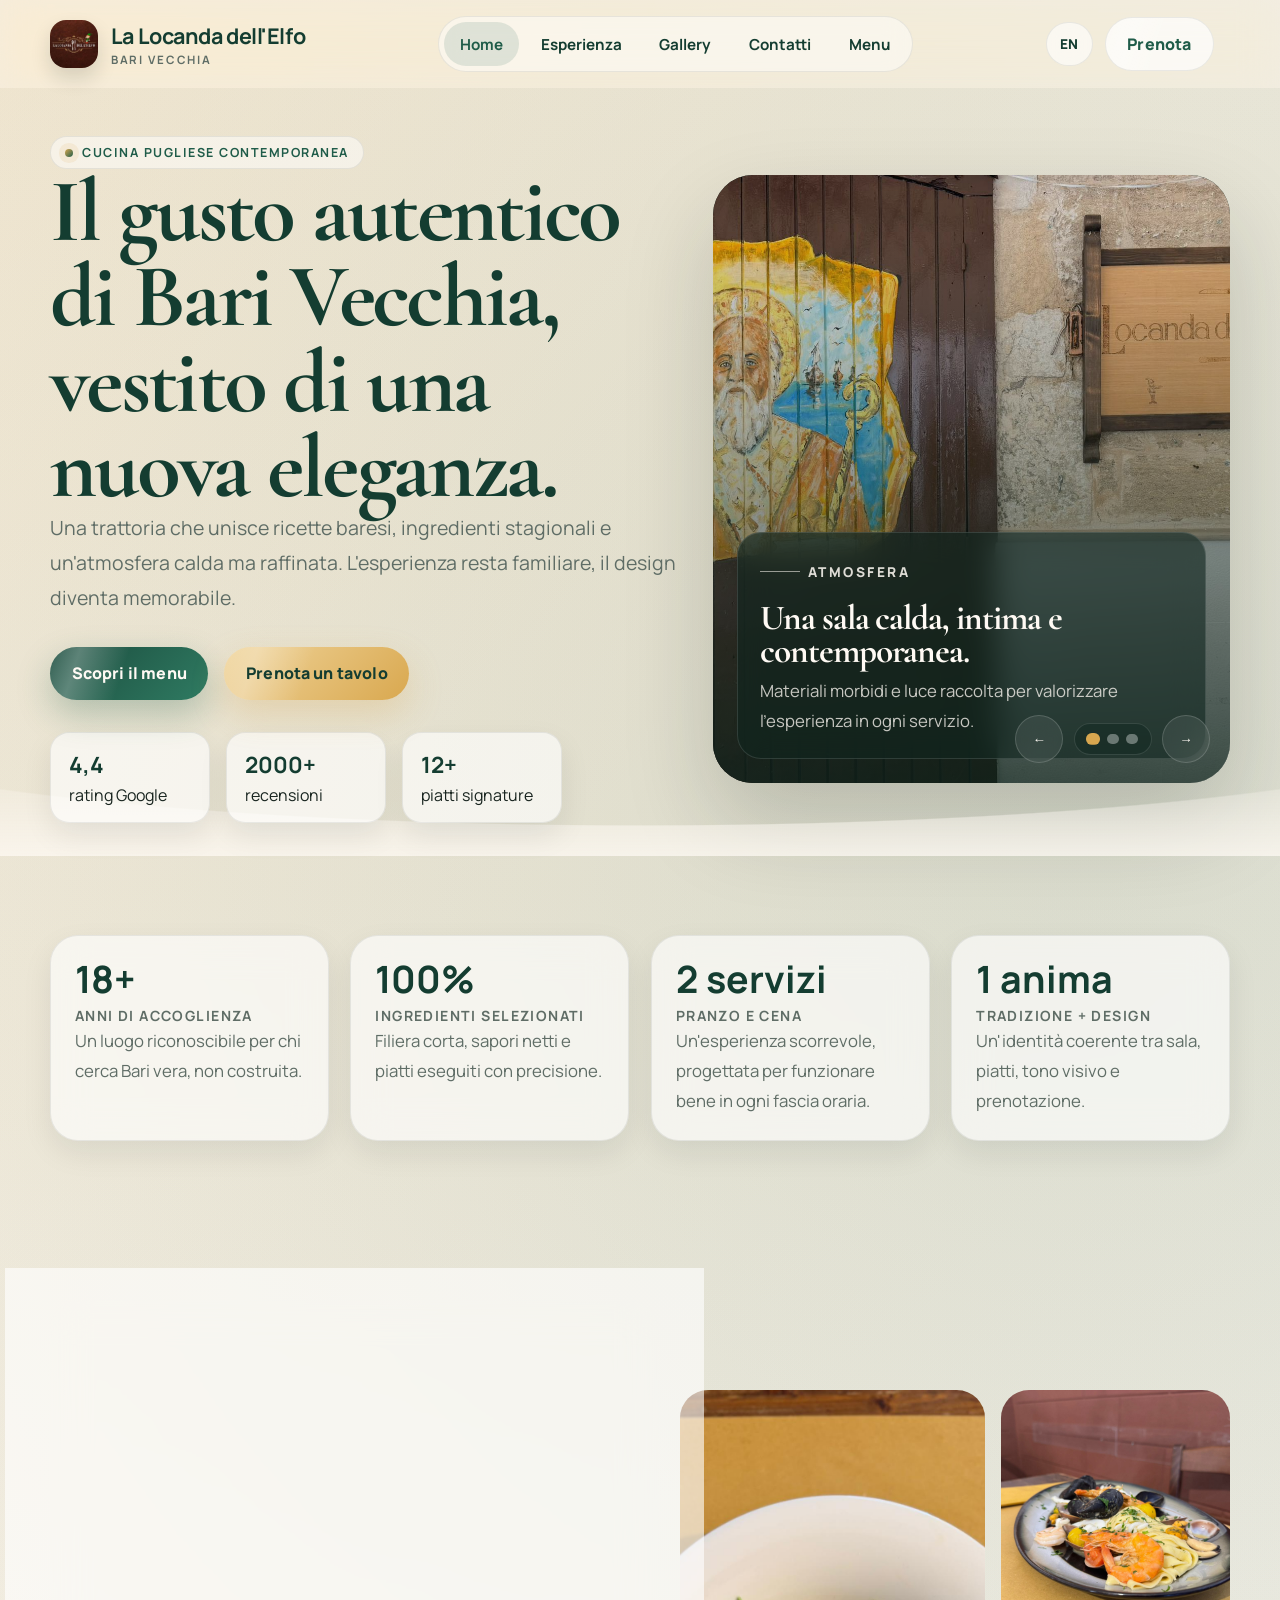
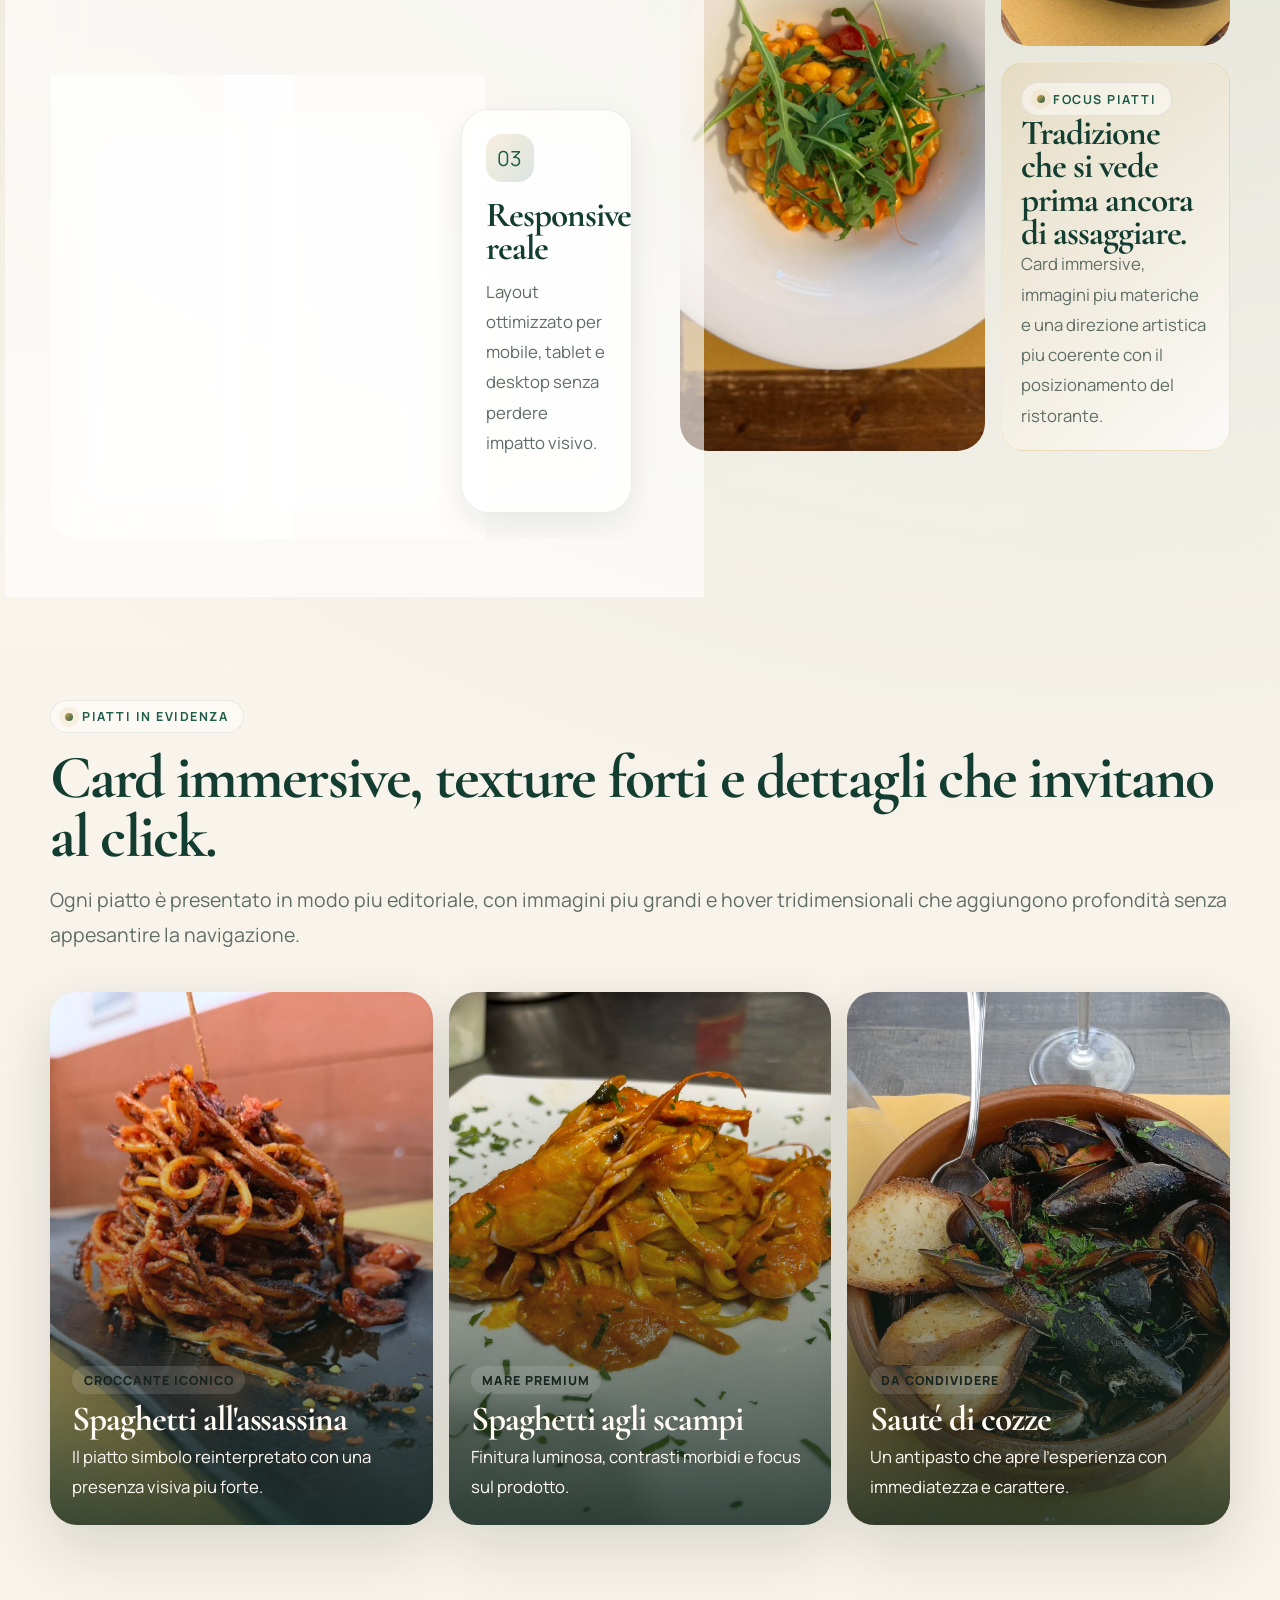
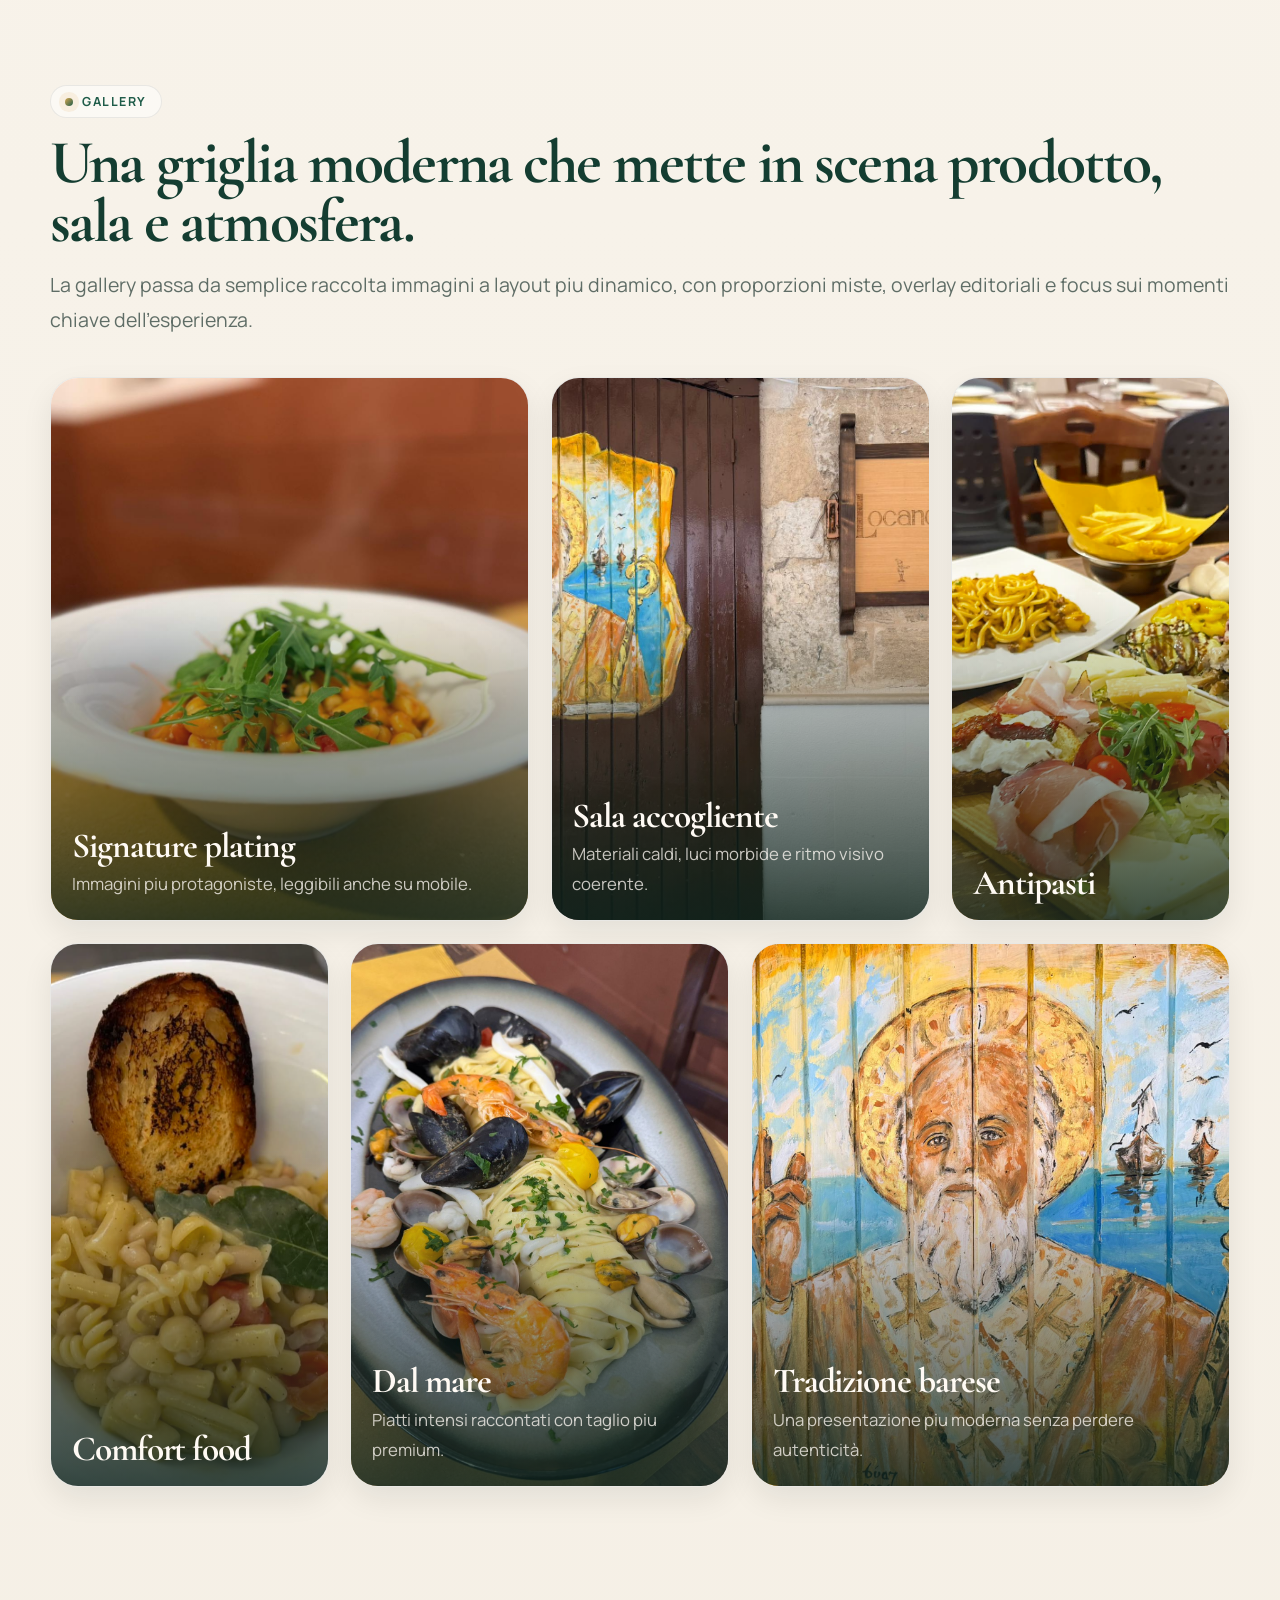
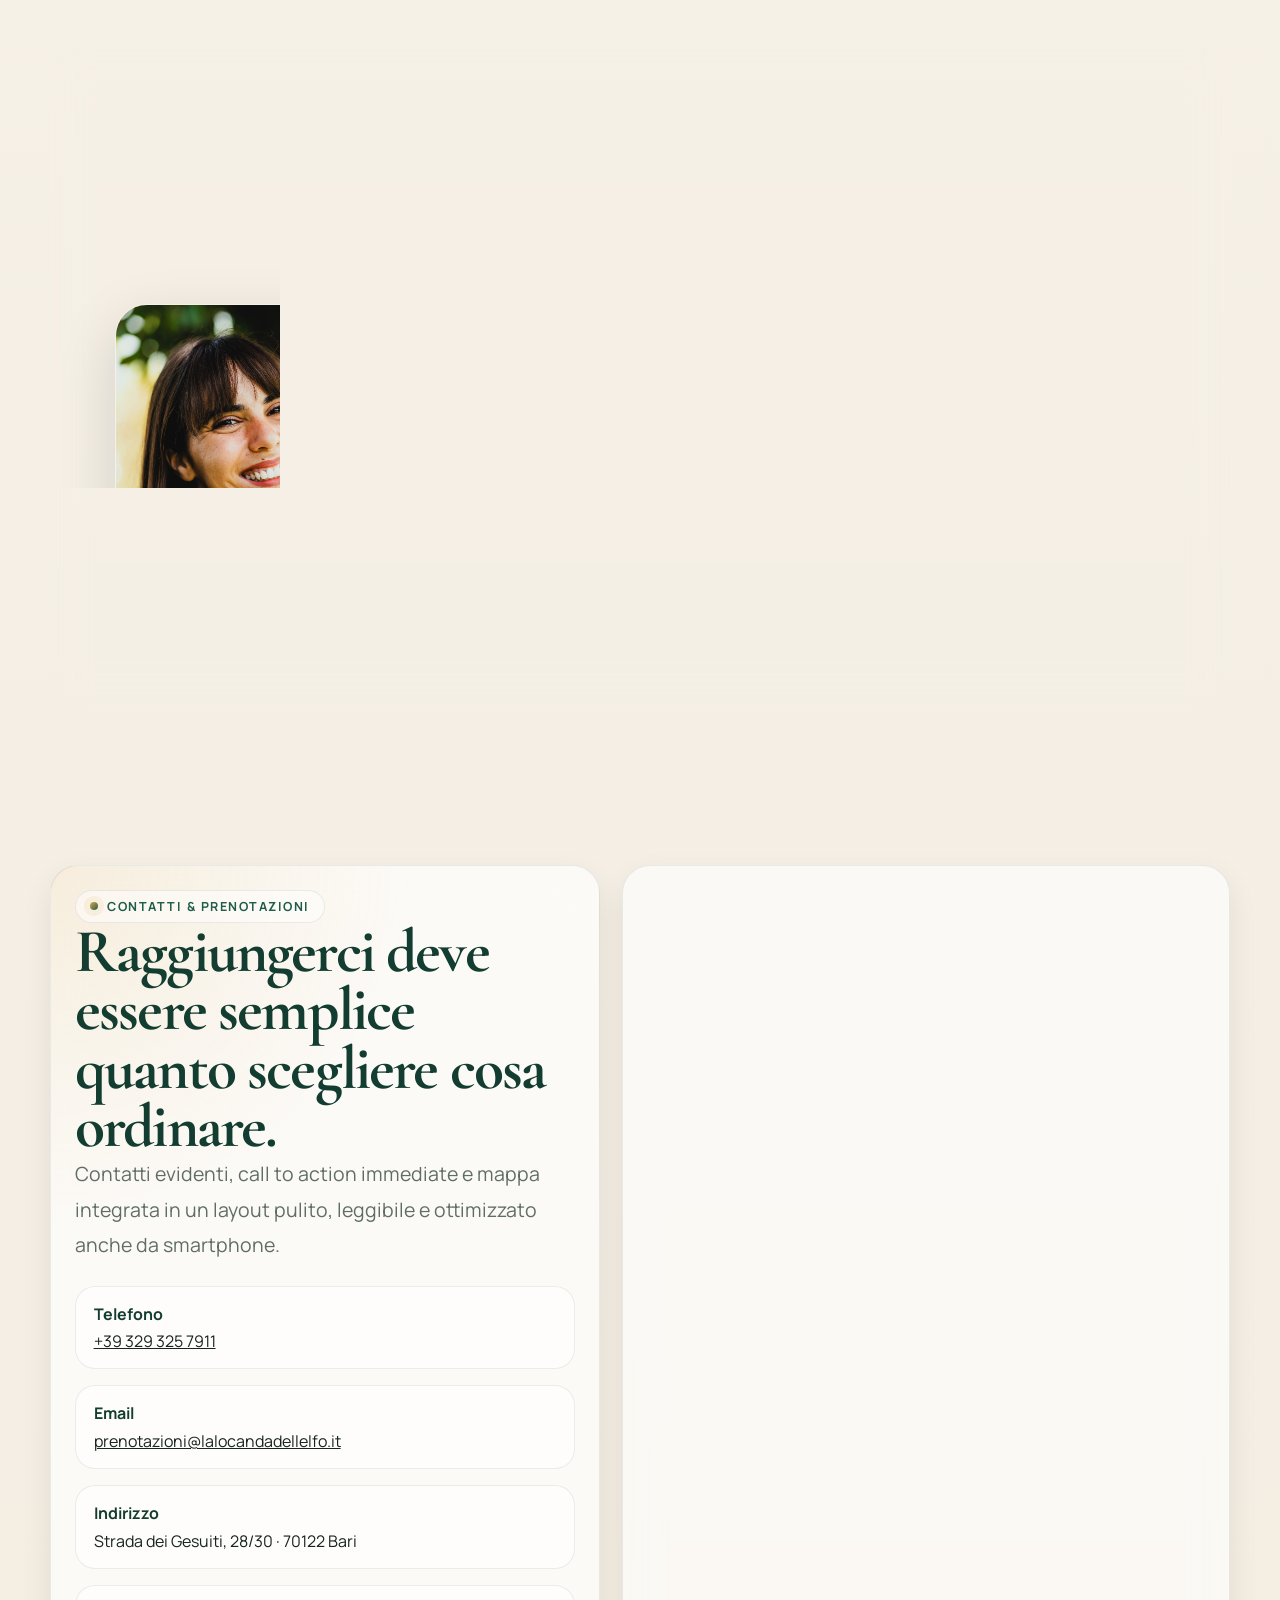
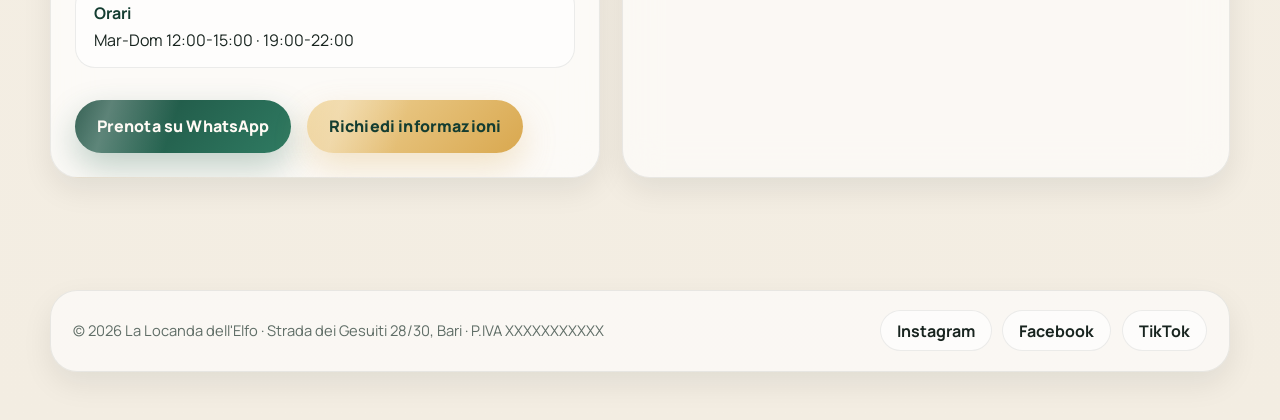
==== index.html @ 024d0adb "first commit" ====
<!doctype html>
<html lang="it">
<head>
  <meta charset="utf-8">
  <meta name="viewport" content="width=device-width, initial-scale=1">
  <title>La Locanda dell'Elfo | Trattoria tipica barese a Bari Vecchia</title>
  <meta name="description" content="La Locanda dell'Elfo &egrave; una trattoria tipica barese nel cuore di Bari Vecchia. Cucina pugliese autentica, atmosfera calda e design contemporaneo.">
  <meta name="robots" content="index, follow">
  <link rel="canonical" href="https://lalocandadellelfo.com/">
  <meta property="og:title" content="La Locanda dell'Elfo | Trattoria tipica barese">
  <meta property="og:description" content="Sapori pugliesi autentici, ingredienti freschi e un'esperienza curata in ogni dettaglio.">
  <meta property="og:type" content="restaurant">
  <meta property="og:url" content="https://lalocandadellelfo.com/">
  <meta property="og:image" content="https://lalocandadellelfo.com/assets/img/locanda.jpeg">
  <link rel="preconnect" href="https://fonts.googleapis.com">
  <link rel="preconnect" href="https://fonts.gstatic.com" crossorigin>
  <link href="https://fonts.googleapis.com/css2?family=Cormorant+Garamond:wght@500;600;700&family=Manrope:wght@400;500;600;700;800&display=swap" rel="stylesheet">
  <link rel="stylesheet" href="assets/css/style.css">
  <link rel="icon" href="assets/icons/favicon.svg" type="image/svg+xml">
  <script type="application/ld+json">
    {
      "@context": "https://schema.org",
      "@type": "Restaurant",
      "name": "La Locanda dell'Elfo",
      "image": "https://lalocandadellelfo.com/assets/img/locanda.jpeg",
      "address": {
        "@type": "PostalAddress",
        "streetAddress": "Strada dei Gesuiti, 28/30",
        "addressLocality": "Bari",
        "postalCode": "70122",
        "addressCountry": "IT"
      },
      "telephone": "+39 329 325 7911",
      "servesCuisine": "Cucina pugliese, piatti tipici baresi",
      "priceRange": "EUR EUR",
      "url": "https://lalocandadellelfo.com/",
      "aggregateRating": {
        "@type": "AggregateRating",
        "ratingValue": "4.4",
        "reviewCount": "2000"
      }
    }
  </script>
</head>
<body>
  <a class="skip-link" href="#contenuto">Salta al contenuto</a>

  <header class="site-header" role="banner">
    <div class="container header-inner">
      <a class="brand" href="#home" aria-label="La Locanda dell'Elfo home">
        <img class="brand-logo" src="assets/img/logo.jpg" alt="Logo La Locanda dell'Elfo" width="48" height="48">
        <span class="brand-mark">
          <span class="brand-name">La Locanda dell'Elfo</span>
          <span class="brand-subtitle">Bari Vecchia</span>
        </span>
      </a>

      <nav id="nav" class="nav" role="navigation" aria-label="Navigazione principale">
        <ul>
          <li><a href="#home">Home</a></li>
          <li><a href="#esperienza">Esperienza</a></li>
          <li><a href="#galleria">Gallery</a></li>
          <li><a href="#contatti">Contatti</a></li>
          <li><a href="menu.html">Menu</a></li>
        </ul>
      </nav>

      <div class="header-actions">
        <a class="lang-switch" href="index-en.html" aria-label="Switch to English">EN</a>
        <a class="btn btn-ghost" href="https://wa.me/393293257911" target="_blank" rel="noopener">Prenota</a>
      </div>

      <button class="nav-toggle" aria-controls="nav" aria-expanded="false" aria-label="Apri menu">
        <span class="bar"></span>
        <span class="bar"></span>
        <span class="bar"></span>
      </button>
    </div>
  </header>

  <main id="contenuto">
    <section id="home" class="hero">
      <div class="container hero-grid">
        <div class="hero-copy">
          <span class="eyebrow reveal">Cucina pugliese contemporanea</span>
          <h1 class="reveal delay-1">Il gusto autentico di Bari Vecchia, vestito di una nuova eleganza.</h1>
          <p class="lead reveal delay-2">Una trattoria che unisce ricette baresi, ingredienti stagionali e un&apos;atmosfera calda ma raffinata. L&apos;esperienza resta familiare, il design diventa memorabile.</p>

          <div class="hero-cta reveal delay-3">
            <a href="menu.html" class="btn btn-primary">Scopri il menu</a>
            <a href="#contatti" class="btn btn-secondary">Prenota un tavolo</a>
          </div>

          <div class="hero-meta reveal delay-4">
            <div class="hero-stat">
              <strong data-counter="4" data-suffix=",4">0</strong>
              <span>rating Google</span>
            </div>
            <div class="hero-stat">
              <strong data-counter="2000" data-suffix="+">0</strong>
              <span>recensioni</span>
            </div>
            <div class="hero-stat">
              <strong data-counter="12" data-suffix="+">0</strong>
              <span>piatti signature</span>
            </div>
          </div>
        </div>

        <div class="hero-visual reveal-scale delay-2">
          <div class="hero-carousel" data-hero-carousel>
            <article class="hero-slide is-active" data-hero-slide>
              <img src="assets/img/locanda.jpeg" alt="Sala della Locanda dell'Elfo">
              <div class="hero-slide-overlay">
                <span class="kicker">Atmosfera</span>
                <h3>Una sala calda, intima e contemporanea.</h3>
                <p>Materiali morbidi e luce raccolta per valorizzare l'esperienza in ogni servizio.</p>
              </div>
            </article>
            <article class="hero-slide" data-hero-slide>
              <img src="assets/img/assassina.jpeg" alt="Spaghetti all'assassina">
              <div class="hero-slide-overlay">
                <span class="kicker">Icona di Bari</span>
                <h3>Spaghetti all'assassina, croccanti al punto giusto.</h3>
                <p>Un primo che racconta il carattere della cucina barese con un impatto visivo piu pulito.</p>
              </div>
            </article>
            <article class="hero-slide" data-hero-slide>
              <img src="assets/img/bavincenzof.jpeg" alt="Piatto signature Mbà Vnginz">
              <div class="hero-slide-overlay">
                <span class="kicker">Signature dish</span>
                <h3>Mb&agrave; Vnginz, cremoso e riconoscibile.</h3>
                <p>Gamberi, gorgonzola D.O.P., rucola e pomodoro fresco in un equilibrio sorprendente.</p>
              </div>
            </article>
            <div class="hero-carousel-controls">
              <button class="hero-carousel-btn" type="button" data-hero-prev aria-label="Slide precedente">&larr;</button>
              <div class="hero-carousel-dots" data-hero-dots></div>
              <button class="hero-carousel-btn" type="button" data-hero-next aria-label="Slide successiva">&rarr;</button>
            </div>
          </div>
        </div>
      </div>
      <div class="curve-divider" aria-hidden="true"></div>
    </section>

    <section class="section">
      <div class="container">
        <div class="stats-grid">
          <article class="stat-card reveal-up">
            <strong data-counter="18" data-suffix="+">0</strong>
            <span>anni di accoglienza</span>
            <p>Un luogo riconoscibile per chi cerca Bari vera, non costruita.</p>
          </article>
          <article class="stat-card reveal-up delay-1">
            <strong data-counter="100" data-suffix="%">0</strong>
            <span>ingredienti selezionati</span>
            <p>Filiera corta, sapori netti e piatti eseguiti con precisione.</p>
          </article>
          <article class="stat-card reveal-up delay-2">
            <strong data-counter="2" data-suffix=" servizi">0</strong>
            <span>pranzo e cena</span>
            <p>Un&apos;esperienza scorrevole, progettata per funzionare bene in ogni fascia oraria.</p>
          </article>
          <article class="stat-card reveal-up delay-3">
            <strong data-counter="1" data-suffix=" anima">0</strong>
            <span>tradizione + design</span>
            <p>Un&apos;identit&agrave; coerente tra sala, piatti, tono visivo e prenotazione.</p>
          </article>
        </div>
      </div>
    </section>

    <section id="esperienza" class="section">
      <div class="container experience-grid">
        <div class="experience-panel reveal-up">
          <span class="eyebrow">L&apos;esperienza</span>
          <h2>Design pulito, servizio fluido, atmosfera che resta impressa.</h2>
          <p class="lead">Il nuovo impianto visivo rende il sito più chiaro e coinvolgente: navigazione rapida, sezioni leggibili, call to action evidenti e contenuti valorizzati da immagini forti e microinterazioni leggere.</p>
          <div class="feature-grid" style="margin-top: 2rem;">
            <article class="feature-card reveal-up">
              <div class="icon">01</div>
              <h3>UX piu chiara</h3>
              <p>Gerarchie visive nette, spaziature equilibrate e percorsi di prenotazione piu immediati.</p>
            </article>
            <article class="feature-card reveal-up delay-1">
              <div class="icon">02</div>
              <h3>Motion elegante</h3>
              <p>Reveal on scroll, hover 3D, parallax soft e transizioni morbide tra le sezioni.</p>
            </article>
            <article class="feature-card reveal-up delay-2">
              <div class="icon">03</div>
              <h3>Responsive reale</h3>
              <p>Layout ottimizzato per mobile, tablet e desktop senza perdere impatto visivo.</p>
            </article>
          </div>
        </div>

        <div class="experience-media reveal-scale delay-2">
          <img class="tall" src="assets/img/bavincenzof.jpeg" alt="Piatto signature della casa">
          <div class="experience-stack">
            <img class="short" src="assets/img/scoglio2.jpeg" alt="Spaghetti allo scoglio">
            <div class="note-card">
              <span class="eyebrow">Focus piatti</span>
              <h3>Tradizione che si vede prima ancora di assaggiare.</h3>
              <p>Card immersive, immagini piu materiche e una direzione artistica piu coerente con il posizionamento del ristorante.</p>
            </div>
          </div>
        </div>
      </div>
    </section>

    <section class="section">
      <div class="container">
        <div class="section-head">
          <span class="eyebrow reveal">Piatti in evidenza</span>
          <h2 class="reveal delay-1">Card immersive, texture forti e dettagli che invitano al click.</h2>
          <p class="lead reveal delay-2">Ogni piatto &egrave; presentato in modo piu editoriale, con immagini piu grandi e hover tridimensionali che aggiungono profondit&agrave; senza appesantire la navigazione.</p>
        </div>

        <div class="dish-strip">
          <article class="dish-card reveal-scale">
            <img src="assets/img/assassina.jpeg" alt="Spaghetti all'assassina">
            <div class="overlay">
              <span class="tag">Croccante iconico</span>
              <h3>Spaghetti all&apos;assassina</h3>
              <p>Il piatto simbolo reinterpretato con una presenza visiva piu forte.</p>
            </div>
          </article>
          <article class="dish-card reveal-scale delay-1">
            <img src="assets/img/scampi.png" alt="Spaghetti agli scampi">
            <div class="overlay">
              <span class="tag">Mare premium</span>
              <h3>Spaghetti agli scampi</h3>
              <p>Finitura luminosa, contrasti morbidi e focus sul prodotto.</p>
            </div>
          </article>
          <article class="dish-card reveal-scale delay-2">
            <img src="assets/img/cozze.png" alt="Sauté di cozze">
            <div class="overlay">
              <span class="tag">Da condividere</span>
              <h3>Sauté di cozze</h3>
              <p>Un antipasto che apre l’esperienza con immediatezza e carattere.</p>
            </div>
          </article>
        </div>
      </div>
    </section>

    <section id="galleria" class="section">
      <div class="container">
        <div class="section-head">
          <span class="eyebrow reveal">Gallery</span>
          <h2 class="reveal delay-1">Una griglia moderna che mette in scena prodotto, sala e atmosfera.</h2>
          <p class="lead reveal delay-2">La gallery passa da semplice raccolta immagini a layout piu dinamico, con proporzioni miste, overlay editoriali e focus sui momenti chiave dell&apos;esperienza.</p>
        </div>

        <div class="gallery-grid">
          <article class="gallery-card large reveal-scale">
            <img src="assets/img/bavincenzo.jpeg" alt="Pasta fumante servita in tavola">
            <div class="gallery-copy">
              <h3>Signature plating</h3>
              <p>Immagini piu protagoniste, leggibili anche su mobile.</p>
            </div>
          </article>
          <article class="gallery-card medium reveal-scale delay-1">
            <img src="assets/img/locanda.jpeg" alt="Interni del ristorante">
            <div class="gallery-copy">
              <h3>Sala accogliente</h3>
              <p>Materiali caldi, luci morbide e ritmo visivo coerente.</p>
            </div>
          </article>
          <article class="gallery-card small reveal-scale delay-2">
            <img src="assets/img/antipasti.png" alt="Antipasto tradizionale">
            <div class="gallery-copy">
              <h3>Antipasti</h3>
            </div>
          </article>
          <article class="gallery-card small reveal-scale">
            <img src="assets/img/pastaefagioli.png" alt="Pasta e fagioli">
            <div class="gallery-copy">
              <h3>Comfort food</h3>
            </div>
          </article>
          <article class="gallery-card medium reveal-scale delay-1">
            <img src="assets/img/scoglio.jpeg" alt="Spaghetti allo scoglio">
            <div class="gallery-copy">
              <h3>Dal mare</h3>
              <p>Piatti intensi raccontati con taglio piu premium.</p>
            </div>
          </article>
          <article class="gallery-card large reveal-scale delay-2">
            <img src="assets/img/sannicola.jpeg" alt="Dettaglio di un piatto della Locanda">
            <div class="gallery-copy">
              <h3>Tradizione barese</h3>
              <p>Una presentazione piu moderna senza perdere autenticit&agrave;.</p>
            </div>
          </article>
        </div>
      </div>
    </section>

    <section class="section testimonial-section">
      <div class="container">
        <div class="testimonial-shell reveal-up" data-testimonials>
          <div class="testimonial-header">
            <span class="eyebrow" style="color: #fffaf4; background: rgba(255,255,255,0.08); border-color: rgba(255,255,255,0.12);">Recensioni</span>
            <h2>Le parole degli ospiti confermano l&apos;esperienza.</h2>
            <p class="lead">Sezione piu scenografica, con slider leggero, transizioni morbide e profondit&agrave; visiva in 3D.</p>
            <div class="rating-chip">
              <strong>4,4 / 5</strong>
              <span>Oltre 2.000 recensioni su Google</span>
            </div>
          </div>

          <div class="testimonial-stage">
            <div class="testimonial-images" data-testimonial-images></div>
            <div class="testimonial-content">
              <blockquote data-testimonial-quote></blockquote>
              <div class="testimonial-meta">
                <strong data-testimonial-name></strong>
                <span data-testimonial-role></span>
              </div>
              <div class="testimonial-controls">
                <button class="control-btn" type="button" data-testimonial-prev aria-label="Recensione precedente">&larr;</button>
                <button class="control-btn" type="button" data-testimonial-next aria-label="Recensione successiva">&rarr;</button>
                <div class="testimonial-dots" data-testimonial-dots></div>
              </div>
            </div>
          </div>
        </div>
      </div>
    </section>

    <section id="contatti" class="section">
      <div class="container contact-grid">
        <div class="contact-panel reveal-up">
          <span class="eyebrow">Contatti & prenotazioni</span>
          <h2>Raggiungerci deve essere semplice quanto scegliere cosa ordinare.</h2>
          <p class="lead">Contatti evidenti, call to action immediate e mappa integrata in un layout pulito, leggibile e ottimizzato anche da smartphone.</p>

          <ul class="contact-list">
            <li>
              <strong>Telefono</strong>
              <a href="tel:+393293257911">+39 329 325 7911</a>
            </li>
            <li>
              <strong>Email</strong>
              <a href="mailto:prenotazioni@lalocandadellelfo.it">prenotazioni@lalocandadellelfo.it</a>
            </li>
            <li>
              <strong>Indirizzo</strong>
              <span>Strada dei Gesuiti, 28/30 &middot; 70122 Bari</span>
            </li>
            <li>
              <strong>Orari</strong>
              <span>Mar-Dom 12:00-15:00 &middot; 19:00-22:00</span>
            </li>
          </ul>

          <div class="cta-row">
            <a class="btn btn-primary" href="https://wa.me/393293257911" target="_blank" rel="noopener">Prenota su WhatsApp</a>
            <a class="btn btn-secondary" href="mailto:prenotazioni@lalocandadellelfo.it">Richiedi informazioni</a>
          </div>
        </div>

        <div class="map-shell reveal-scale delay-2">
          <iframe title="Mappa La Locanda dell'Elfo" loading="lazy" referrerpolicy="no-referrer-when-downgrade" src="https://www.google.com/maps?q=Strada%20dei%20Gesuiti%2028%20Bari&output=embed" allowfullscreen></iframe>
        </div>
      </div>
    </section>
  </main>

  <footer class="site-footer" role="contentinfo">
    <div class="container footer-inner">
      <p>&copy; <span id="year"></span> La Locanda dell'Elfo &middot; Strada dei Gesuiti 28/30, Bari &middot; P.IVA XXXXXXXXXXX</p>
      <ul class="social">
        <li><a href="https://instagram.com/lalocandadellelfo" target="_blank" rel="noopener">Instagram</a></li>
        <li><a href="https://facebook.com/lalocandadellelfo" target="_blank" rel="noopener">Facebook</a></li>
        <li><a href="https://tiktok.com/@lalocandadellelfo" target="_blank" rel="noopener">TikTok</a></li>
      </ul>
    </div>
  </footer>

  <script src="assets/js/main.js"></script>
</body>
</html>
---- assets/css/style.css ----
:root {
  --bg: #f6f1e8;
  --bg-soft: #efe5d8;
  --surface: rgba(255, 248, 240, 0.72);
  --surface-strong: #fffaf4;
  --surface-dark: #10261f;
  --surface-dark-soft: #18372d;
  --text: #18241f;
  --text-soft: #5f6d66;
  --line: rgba(24, 36, 31, 0.12);
  --line-strong: rgba(255, 255, 255, 0.18);
  --brand: #1f5c49;
  --brand-strong: #143d31;
  --accent: #d8a74f;
  --accent-soft: #f1d39f;
  --glow: rgba(216, 167, 79, 0.35);
  --shadow-sm: 0 12px 30px rgba(16, 25, 21, 0.08);
  --shadow-md: 0 20px 60px rgba(16, 25, 21, 0.14);
  --shadow-lg: 0 40px 90px rgba(16, 25, 21, 0.18);
  --radius-sm: 18px;
  --radius-md: 28px;
  --radius-lg: 40px;
  --container: 1180px;
  --header-height: 88px;
  --transition: 260ms cubic-bezier(.2, .8, .2, 1);
}

* {
  box-sizing: border-box;
}

html {
  scroll-behavior: smooth;
}

body {
  margin: 0;
  font-family: "Manrope", sans-serif;
  color: var(--text);
  background:
    radial-gradient(circle at top left, rgba(216, 167, 79, 0.18), transparent 32%),
    radial-gradient(circle at 85% 12%, rgba(31, 92, 73, 0.15), transparent 28%),
    linear-gradient(180deg, #fbf7f0 0%, #f3ede2 100%);
  padding-top: var(--header-height);
  overflow-x: hidden;
}

body.menu-open {
  overflow: hidden;
}

img {
  display: block;
  max-width: 100%;
  height: auto;
}

a {
  color: inherit;
}

button,
a,
input,
textarea,
iframe {
  -webkit-tap-highlight-color: transparent;
}

.skip-link {
  position: absolute;
  left: -999px;
  top: auto;
  width: 1px;
  height: 1px;
  overflow: hidden;
}

.skip-link:focus {
  left: 1rem;
  top: 1rem;
  z-index: 1000;
  width: auto;
  height: auto;
  padding: 0.85rem 1rem;
  border-radius: 999px;
  background: #ffffff;
  box-shadow: var(--shadow-sm);
}

.container {
  width: min(calc(100% - 2rem), var(--container));
  margin-inline: auto;
}

.section {
  position: relative;
  padding: 5rem 0;
}

.section-head {
  display: grid;
  gap: 1rem;
  margin-bottom: 2.5rem;
}

.eyebrow {
  display: inline-flex;
  align-items: center;
  gap: 0.55rem;
  width: fit-content;
  padding: 0.45rem 0.9rem;
  border: 1px solid rgba(24, 36, 31, 0.08);
  border-radius: 999px;
  background: rgba(255, 255, 255, 0.5);
  font-size: 0.78rem;
  font-weight: 700;
  letter-spacing: 0.12em;
  text-transform: uppercase;
  color: var(--brand);
}

.eyebrow::before {
  content: "";
  width: 0.5rem;
  height: 0.5rem;
  border-radius: 999px;
  background: linear-gradient(135deg, var(--accent), var(--brand));
  box-shadow: 0 0 0 6px rgba(216, 167, 79, 0.12);
}

h1,
h2,
h3,
h4 {
  margin: 0;
  font-family: "Cormorant Garamond", serif;
  line-height: 0.95;
  letter-spacing: -0.03em;
  color: var(--brand-strong);
}

h1 {
  font-size: clamp(3.5rem, 7vw, 6.8rem);
}

h2 {
  font-size: clamp(2.5rem, 4.8vw, 4.3rem);
}

h3 {
  font-size: clamp(1.6rem, 3vw, 2.2rem);
}

p {
  margin: 0;
  color: var(--text-soft);
  font-size: 1.05rem;
  line-height: 1.8;
}

.lead {
  font-size: clamp(1.08rem, 1.6vw, 1.22rem);
}

.kicker {
  display: inline-flex;
  align-items: center;
  gap: 0.5rem;
  margin-bottom: 1.25rem;
  font-size: 0.85rem;
  font-weight: 800;
  letter-spacing: 0.18em;
  text-transform: uppercase;
  color: rgba(255, 250, 244, 0.86);
}

.kicker::before {
  content: "";
  width: 2.5rem;
  height: 1px;
  background: rgba(255, 250, 244, 0.55);
}

.btn {
  position: relative;
  display: inline-flex;
  align-items: center;
  justify-content: center;
  gap: 0.65rem;
  padding: 0.95rem 1.35rem;
  border: 0;
  border-radius: 999px;
  text-decoration: none;
  font-weight: 800;
  letter-spacing: 0.01em;
  transition: transform var(--transition), box-shadow var(--transition), background var(--transition), color var(--transition), border-color var(--transition);
  cursor: pointer;
  overflow: hidden;
  isolation: isolate;
}

.btn::after {
  content: "";
  position: absolute;
  inset: auto auto -140% -20%;
  width: 60%;
  height: 300%;
  transform: rotate(18deg);
  background: linear-gradient(90deg, transparent, rgba(255, 255, 255, 0.28), transparent);
  transition: transform 500ms ease;
  z-index: -1;
}

.btn:hover::after {
  transform: translateX(220%) rotate(18deg);
}

.btn:hover {
  transform: translateY(-2px);
}

.btn-primary {
  color: #fffaf4;
  background: linear-gradient(135deg, #1b4b3d 0%, #2f7b62 100%);
  box-shadow: 0 14px 34px rgba(31, 92, 73, 0.28);
}

.btn-primary:hover {
  box-shadow: 0 18px 42px rgba(31, 92, 73, 0.34), 0 0 0 10px rgba(31, 92, 73, 0.08);
}

.btn-secondary {
  color: var(--brand-strong);
  background: linear-gradient(135deg, #f0d59c 0%, #d9a84f 100%);
  box-shadow: 0 14px 34px rgba(216, 167, 79, 0.28);
}

.btn-secondary:hover {
  box-shadow: 0 18px 42px rgba(216, 167, 79, 0.34), 0 0 0 10px rgba(216, 167, 79, 0.08);
}

.btn-outline {
  color: #fffaf4;
  background: rgba(255, 255, 255, 0.04);
  border: 1px solid rgba(255, 255, 255, 0.18);
  backdrop-filter: blur(16px);
}

.btn-outline:hover {
  background: rgba(255, 255, 255, 0.12);
  box-shadow: 0 0 0 8px rgba(255, 255, 255, 0.04);
}

.btn-ghost {
  color: var(--brand);
  background: rgba(255, 255, 255, 0.7);
  border: 1px solid rgba(24, 36, 31, 0.08);
}

.btn-ghost:hover {
  box-shadow: var(--shadow-sm);
}

.site-header {
  position: fixed;
  inset: 0 0 auto;
  z-index: 100;
  transition: transform var(--transition), background var(--transition), border-color var(--transition), box-shadow var(--transition);
}

.site-header::before {
  content: "";
  position: absolute;
  inset: 0;
  background: rgba(255, 248, 240, 0.4);
  backdrop-filter: blur(18px) saturate(160%);
  border-bottom: 1px solid transparent;
  transition: inherit;
}

.site-header.is-scrolled::before {
  background: rgba(255, 248, 240, 0.78);
  border-bottom-color: rgba(24, 36, 31, 0.08);
  box-shadow: 0 10px 40px rgba(16, 25, 21, 0.08);
}

.header-inner {
  position: relative;
  display: grid;
  grid-template-columns: auto 1fr auto auto;
  align-items: center;
  gap: 1rem;
  min-height: var(--header-height);
}

.brand {
  display: inline-flex;
  align-items: center;
  gap: 0.8rem;
  text-decoration: none;
  color: var(--brand-strong);
}

.brand-logo {
  width: 3rem;
  height: 3rem;
  object-fit: cover;
  border-radius: 1rem;
  box-shadow: 0 10px 20px rgba(16, 25, 21, 0.14);
}

.brand-mark {
  display: grid;
  gap: 0.15rem;
}

.brand-name {
  font-size: 1.35rem;
  font-weight: 700;
  letter-spacing: -0.02em;
}

.brand-subtitle {
  font-size: 0.72rem;
  font-weight: 700;
  letter-spacing: 0.16em;
  text-transform: uppercase;
  color: var(--text-soft);
}

.nav {
  justify-self: center;
}

.nav ul {
  display: flex;
  align-items: center;
  gap: 0.35rem;
  margin: 0;
  padding: 0.35rem;
  list-style: none;
  border-radius: 999px;
  background: rgba(255, 255, 255, 0.48);
  border: 1px solid rgba(24, 36, 31, 0.08);
  backdrop-filter: blur(14px);
}

.nav a {
  display: inline-flex;
  align-items: center;
  min-height: 2.7rem;
  padding: 0.65rem 1rem;
  border-radius: 999px;
  text-decoration: none;
  font-size: 0.95rem;
  font-weight: 700;
  color: var(--brand-strong);
  transition: background var(--transition), color var(--transition), transform var(--transition);
}

.nav a:hover,
.nav a.is-active {
  background: rgba(31, 92, 73, 0.12);
  color: var(--brand);
}

.header-actions {
  display: inline-flex;
  align-items: center;
  gap: 0.75rem;
}

.lang-switch {
  display: inline-flex;
  align-items: center;
  justify-content: center;
  min-width: 2.8rem;
  min-height: 2.8rem;
  padding: 0 0.85rem;
  border-radius: 999px;
  text-decoration: none;
  font-size: 0.85rem;
  font-weight: 800;
  color: var(--brand-strong);
  background: rgba(255, 255, 255, 0.62);
  border: 1px solid rgba(24, 36, 31, 0.08);
  backdrop-filter: blur(14px);
}

.lang-switch:hover {
  box-shadow: var(--shadow-sm);
}

.nav-toggle {
  display: none;
  position: relative;
  width: 3rem;
  height: 3rem;
  padding: 0;
  border: 1px solid rgba(24, 36, 31, 0.08);
  border-radius: 999px;
  background: rgba(255, 255, 255, 0.68);
  backdrop-filter: blur(14px);
}

.nav-toggle .bar {
  position: absolute;
  left: 50%;
  width: 1.1rem;
  height: 2px;
  background: var(--brand-strong);
  border-radius: 999px;
  transform: translateX(-50%);
  transition: transform var(--transition), opacity var(--transition), top var(--transition);
}

.nav-toggle .bar:nth-child(1) { top: 0.95rem; }
.nav-toggle .bar:nth-child(2) { top: 1.45rem; }
.nav-toggle .bar:nth-child(3) { top: 1.95rem; }

.nav-toggle.open .bar:nth-child(1) {
  top: 1.45rem;
  transform: translateX(-50%) rotate(45deg);
}

.nav-toggle.open .bar:nth-child(2) {
  opacity: 0;
}

.nav-toggle.open .bar:nth-child(3) {
  top: 1.45rem;
  transform: translateX(-50%) rotate(-45deg);
}

.hero {
  position: relative;
  padding: 3rem 0 2rem;
}

.hero-grid {
  display: grid;
  grid-template-columns: minmax(0, 1.1fr) minmax(320px, 0.9fr);
  gap: 2rem;
  align-items: center;
}

.hero-copy {
  position: relative;
  z-index: 1;
}

.hero-copy p {
  max-width: 60ch;
}

.hero-cta,
.cta-row {
  display: flex;
  flex-wrap: wrap;
  gap: 1rem;
  margin-top: 2rem;
}

.hero-meta {
  display: flex;
  flex-wrap: wrap;
  gap: 1rem;
  margin-top: 2rem;
}

.hero-stat {
  min-width: 10rem;
  padding: 1rem 1.15rem;
  border-radius: 1.2rem;
  background: rgba(255, 255, 255, 0.62);
  border: 1px solid rgba(24, 36, 31, 0.08);
  box-shadow: var(--shadow-sm);
}

.hero-stat strong {
  display: block;
  margin-bottom: 0.25rem;
  font-size: 1.4rem;
  color: var(--brand-strong);
}

.hero-visual {
  position: relative;
  min-height: 38rem;
}

.hero-carousel {
  position: relative;
  min-height: 38rem;
  border-radius: var(--radius-lg);
  overflow: hidden;
  box-shadow: var(--shadow-lg);
  background: #10261f;
}

.hero-slide {
  position: absolute;
  inset: 0;
  opacity: 0;
  pointer-events: none;
  transition: opacity 500ms ease;
}

.hero-slide.is-active {
  opacity: 1;
  pointer-events: auto;
}

.hero-slide img {
  width: 100%;
  height: 100%;
  object-fit: cover;
}

.hero-slide::after {
  content: "";
  position: absolute;
  inset: 0;
  background: linear-gradient(180deg, rgba(16, 38, 31, 0.08) 0%, rgba(16, 38, 31, 0.78) 100%);
}

.hero-slide-overlay {
  position: absolute;
  inset: auto 1.5rem 1.5rem;
  z-index: 1;
  max-width: 32rem;
  padding: 1.35rem;
  border-radius: 1.5rem;
  background: rgba(16, 38, 31, 0.6);
  border: 1px solid rgba(255, 255, 255, 0.12);
  backdrop-filter: blur(16px);
}

.hero-slide-overlay h3,
.hero-slide-overlay p {
  color: #fffaf4;
}

.hero-slide-overlay p {
  margin-top: 0.55rem;
  color: rgba(255, 250, 244, 0.76);
}

.hero-carousel-controls {
  position: absolute;
  inset: auto 1.25rem 1.25rem auto;
  z-index: 2;
  display: inline-flex;
  align-items: center;
  gap: 0.65rem;
}

.hero-carousel-btn {
  display: inline-flex;
  align-items: center;
  justify-content: center;
  width: 3rem;
  height: 3rem;
  border: 1px solid rgba(255, 255, 255, 0.16);
  border-radius: 999px;
  background: rgba(255, 255, 255, 0.08);
  color: #fffaf4;
  cursor: pointer;
  backdrop-filter: blur(14px);
  transition: transform var(--transition), background var(--transition), border-color var(--transition);
}

.hero-carousel-btn:hover {
  transform: translateY(-2px);
  background: rgba(255, 255, 255, 0.16);
  border-color: rgba(255, 255, 255, 0.24);
}

.hero-carousel-dots {
  display: inline-flex;
  align-items: center;
  gap: 0.45rem;
  padding: 0.6rem 0.8rem;
  border-radius: 999px;
  background: rgba(16, 38, 31, 0.45);
  border: 1px solid rgba(255, 255, 255, 0.12);
}

.hero-carousel-dot {
  width: 0.65rem;
  height: 0.65rem;
  border: 0;
  border-radius: 999px;
  background: rgba(255, 255, 255, 0.35);
  cursor: pointer;
  transition: transform var(--transition), background var(--transition);
}

.hero-carousel-dot[aria-current="true"] {
  background: var(--accent);
  transform: scale(1.18);
}

.curve-divider {
  position: absolute;
  inset: auto 0 -1px;
  height: 110px;
  background: linear-gradient(180deg, transparent 0%, rgba(255, 250, 244, 0.72) 100%);
  mask: radial-gradient(70% 120px at 50% -40px, transparent 99%, #000 100%);
  pointer-events: none;
}

.stats-grid,
.feature-grid,
.experience-grid,
.contact-grid,
.menu-grid,
.gallery-grid {
  display: grid;
  gap: 1.35rem;
}

.stats-grid {
  grid-template-columns: repeat(4, minmax(0, 1fr));
}

.feature-grid {
  grid-template-columns: repeat(3, minmax(0, 1fr));
}

.experience-grid {
  grid-template-columns: minmax(0, 1.05fr) minmax(0, 0.95fr);
  align-items: center;
}

.contact-grid {
  grid-template-columns: minmax(0, 0.95fr) minmax(0, 1.05fr);
  align-items: stretch;
}

.gallery-grid {
  grid-template-columns: repeat(12, minmax(0, 1fr));
}

.menu-grid {
  grid-template-columns: repeat(2, minmax(0, 1fr));
}

.glass-card,
.feature-card,
.stat-card,
.experience-panel,
.menu-card,
.gallery-card,
.testimonial-shell,
.contact-panel,
.map-shell {
  position: relative;
  overflow: hidden;
  border-radius: var(--radius-md);
  border: 1px solid rgba(24, 36, 31, 0.08);
  background: rgba(255, 255, 255, 0.62);
  backdrop-filter: blur(18px);
  box-shadow: var(--shadow-sm);
}

.stat-card,
.feature-card,
.menu-card,
.contact-panel,
.experience-panel {
  padding: 1.5rem;
}

.stat-card strong {
  display: block;
  margin-bottom: 0.4rem;
  font-size: 2.35rem;
  line-height: 1;
  color: var(--brand-strong);
}

.stat-card span {
  font-size: 0.88rem;
  font-weight: 700;
  letter-spacing: 0.1em;
  text-transform: uppercase;
  color: var(--text-soft);
}

.feature-card {
  min-height: 100%;
  transition: transform var(--transition), box-shadow var(--transition), border-color var(--transition);
  transform-style: preserve-3d;
}

.feature-card:hover {
  transform: translateY(-10px) rotateX(4deg) rotateY(-5deg);
  border-color: rgba(216, 167, 79, 0.26);
  box-shadow: var(--shadow-md);
}

.feature-card .icon {
  display: inline-flex;
  align-items: center;
  justify-content: center;
  width: 3rem;
  height: 3rem;
  margin-bottom: 1rem;
  border-radius: 1rem;
  background: linear-gradient(135deg, rgba(216, 167, 79, 0.18), rgba(31, 92, 73, 0.16));
  color: var(--brand);
  font-size: 1.3rem;
}

.feature-card p,
.menu-card p {
  margin-top: 0.75rem;
}

.experience-panel {
  padding: 1.6rem;
}

.experience-media {
  display: grid;
  grid-template-columns: minmax(0, 1fr) minmax(0, 0.75fr);
  gap: 1rem;
}

.experience-media img,
.gallery-card img {
  width: 100%;
  height: 100%;
  object-fit: cover;
}

.experience-media .tall {
  min-height: 34rem;
  border-radius: var(--radius-md);
}

.experience-stack {
  display: grid;
  gap: 1rem;
}

.experience-stack .short {
  min-height: 16rem;
  border-radius: var(--radius-md);
}

.note-card {
  padding: 1.2rem;
  border-radius: 1.4rem;
  background: linear-gradient(135deg, rgba(216, 167, 79, 0.18), rgba(255, 255, 255, 0.7));
  border: 1px solid rgba(216, 167, 79, 0.16);
}

.dish-strip {
  display: grid;
  grid-template-columns: repeat(3, minmax(0, 1fr));
  gap: 1rem;
  margin-top: 2rem;
}

.dish-card {
  position: relative;
  min-height: 19rem;
  border-radius: 1.7rem;
  overflow: hidden;
  box-shadow: var(--shadow-md);
  transform-style: preserve-3d;
  transition: transform var(--transition), box-shadow var(--transition);
}

.dish-card:hover {
  transform: perspective(1200px) rotateX(5deg) rotateY(-7deg) translateY(-8px);
  box-shadow: var(--shadow-lg);
}

.dish-card img {
  width: 100%;
  height: 100%;
  object-fit: cover;
  transition: transform 700ms ease;
}

.dish-card:hover img {
  transform: scale(1.08);
}

.dish-card .overlay {
  position: absolute;
  inset: 0;
  display: flex;
  flex-direction: column;
  justify-content: flex-end;
  gap: 0.45rem;
  padding: 1.4rem;
  background: linear-gradient(180deg, transparent 20%, rgba(16, 38, 31, 0.82) 100%);
}

.dish-card h3,
.dish-card p {
  color: #fffaf4;
}

.dish-card .tag {
  display: inline-flex;
  width: fit-content;
  padding: 0.35rem 0.7rem;
  border-radius: 999px;
  background: rgba(255, 255, 255, 0.12);
  font-size: 0.78rem;
  font-weight: 800;
  letter-spacing: 0.08em;
  text-transform: uppercase;
}

.gallery-card {
  min-height: 20rem;
}

.gallery-card.large {
  grid-column: span 5;
  min-height: 34rem;
}

.gallery-card.medium {
  grid-column: span 4;
}

.gallery-card.small {
  grid-column: span 3;
}

.gallery-card::after {
  content: "";
  position: absolute;
  inset: 0;
  background: linear-gradient(180deg, transparent 38%, rgba(16, 38, 31, 0.82) 100%);
}

.gallery-card img {
  transition: transform 800ms ease;
}

.gallery-card:hover img {
  transform: scale(1.06);
}

.gallery-copy {
  position: absolute;
  inset: auto 1.3rem 1.3rem;
  z-index: 1;
}

.gallery-copy h3,
.gallery-copy p {
  color: #fffaf4;
}

.gallery-copy p {
  margin-top: 0.45rem;
  color: rgba(255, 250, 244, 0.76);
}

.testimonial-section {
  color: #fffaf4;
}

.testimonial-shell {
  padding: 2rem;
  border-radius: var(--radius-lg);
  background:
    radial-gradient(circle at top left, rgba(216, 167, 79, 0.16), transparent 34%),
    linear-gradient(135deg, rgba(16, 38, 31, 0.96), rgba(24, 55, 45, 0.92));
  border: 1px solid var(--line-strong);
  box-shadow: var(--shadow-lg);
}

.testimonial-header h2,
.testimonial-header p {
  color: #fffaf4;
}

.rating-chip {
  display: inline-flex;
  align-items: center;
  gap: 0.8rem;
  width: fit-content;
  margin-top: 1rem;
  padding: 0.65rem 0.9rem;
  border-radius: 999px;
  background: rgba(255, 255, 255, 0.08);
  border: 1px solid rgba(255, 255, 255, 0.12);
}

.rating-chip strong {
  font-size: 1.2rem;
}

.testimonial-stage {
  display: grid;
  grid-template-columns: minmax(280px, 0.8fr) minmax(0, 1fr);
  gap: 2rem;
  align-items: center;
  margin-top: 2rem;
}

.testimonial-images {
  position: relative;
  width: min(26rem, 100%);
  height: 23rem;
  margin-inline: auto;
  perspective: 1200px;
}

.testimonial-avatar {
  position: absolute;
  inset: 0;
  width: 100%;
  height: 100%;
  object-fit: cover;
  border-radius: 2rem;
  border: 1px solid rgba(255, 255, 255, 0.14);
  box-shadow: var(--shadow-md);
  transition: transform 600ms cubic-bezier(.2, .8, .2, 1), opacity 600ms ease;
}

.testimonial-content blockquote {
  margin: 0;
  font-family: "Cormorant Garamond", serif;
  font-size: clamp(2rem, 3vw, 2.8rem);
  line-height: 1.08;
  color: #fffaf4;
}

.testimonial-meta {
  margin-top: 1rem;
  display: grid;
  gap: 0.25rem;
}

.testimonial-meta strong {
  font-size: 1.2rem;
}

.testimonial-meta span {
  color: rgba(255, 250, 244, 0.68);
}

.testimonial-controls {
  display: flex;
  align-items: center;
  gap: 0.75rem;
  margin-top: 1.5rem;
}

.control-btn {
  display: inline-flex;
  align-items: center;
  justify-content: center;
  width: 3rem;
  height: 3rem;
  border: 1px solid rgba(255, 255, 255, 0.14);
  border-radius: 999px;
  background: rgba(255, 255, 255, 0.08);
  color: #fffaf4;
  cursor: pointer;
  transition: background var(--transition), transform var(--transition), border-color var(--transition);
}

.control-btn:hover {
  transform: translateY(-2px);
  background: rgba(255, 255, 255, 0.16);
  border-color: rgba(255, 255, 255, 0.26);
}

.testimonial-dots {
  display: inline-flex;
  gap: 0.45rem;
}

.testimonial-dot {
  width: 0.65rem;
  height: 0.65rem;
  border: 0;
  border-radius: 999px;
  background: rgba(255, 255, 255, 0.28);
  cursor: pointer;
  transition: transform var(--transition), background var(--transition);
}

.testimonial-dot[aria-current="true"] {
  background: var(--accent);
  transform: scale(1.2);
}

.contact-panel {
  background:
    radial-gradient(circle at top left, rgba(216, 167, 79, 0.16), transparent 34%),
    rgba(255, 255, 255, 0.7);
}

.contact-list {
  display: grid;
  gap: 1rem;
  margin: 1.5rem 0 0;
  padding: 0;
  list-style: none;
}

.contact-list li {
  display: grid;
  gap: 0.35rem;
  padding: 1rem 1.1rem;
  border-radius: 1.25rem;
  background: rgba(255, 255, 255, 0.56);
  border: 1px solid rgba(24, 36, 31, 0.08);
}

.contact-list strong {
  color: var(--brand-strong);
}

.map-shell {
  min-height: 100%;
  padding: 0.7rem;
}

.map-shell iframe {
  width: 100%;
  min-height: 100%;
  height: 100%;
  border: 0;
  border-radius: calc(var(--radius-md) - 8px);
}

.site-footer {
  padding: 2rem 0 3rem;
}

.footer-inner {
  display: flex;
  align-items: center;
  justify-content: space-between;
  gap: 1rem;
  padding: 1.2rem 1.4rem;
  border-radius: 1.7rem;
  background: rgba(255, 255, 255, 0.58);
  border: 1px solid rgba(24, 36, 31, 0.08);
  box-shadow: var(--shadow-sm);
}

.footer-inner p {
  font-size: 0.92rem;
}

.social {
  display: flex;
  gap: 0.65rem;
  margin: 0;
  padding: 0;
  list-style: none;
}

.social a {
  display: inline-flex;
  align-items: center;
  justify-content: center;
  min-height: 2.6rem;
  padding: 0 1rem;
  border-radius: 999px;
  text-decoration: none;
  font-weight: 700;
  background: rgba(255, 255, 255, 0.65);
  border: 1px solid rgba(24, 36, 31, 0.08);
}

.social a:hover {
  box-shadow: var(--shadow-sm);
}

.menu-hero {
  padding-top: 1rem;
}

.menu-layout {
  display: grid;
  grid-template-columns: minmax(0, 0.75fr) minmax(0, 1.25fr);
  gap: 1.5rem;
}

.menu-sidebar {
  padding: 1.5rem;
}

.menu-card {
  display: grid;
  gap: 1rem;
}

.menu-list {
  display: grid;
  gap: 0.9rem;
  margin: 0;
  padding: 0;
}

.menu-row {
  display: grid;
  grid-template-columns: minmax(0, 1fr) auto;
  gap: 1rem;
  align-items: start;
  padding-bottom: 0.9rem;
  border-bottom: 1px solid rgba(24, 36, 31, 0.08);
}

.menu-row:last-child {
  padding-bottom: 0;
  border-bottom: 0;
}

.menu-row dt,
.menu-row dd {
  margin: 0;
}

.menu-row dt strong {
  display: block;
  margin-bottom: 0.2rem;
  font-size: 1.08rem;
  color: var(--brand-strong);
}

.menu-row dt span {
  font-size: 0.94rem;
  color: var(--text-soft);
}

.menu-row dd {
  font-size: 1.1rem;
  font-weight: 800;
  color: var(--brand);
  white-space: nowrap;
}

.menu-tag {
  display: inline-flex;
  width: fit-content;
  padding: 0.4rem 0.7rem;
  border-radius: 999px;
  background: rgba(216, 167, 79, 0.14);
  font-size: 0.78rem;
  font-weight: 800;
  letter-spacing: 0.08em;
  text-transform: uppercase;
  color: var(--brand);
}

.menu-layout > section,
.contact-grid > *,
.experience-grid > * {
  min-width: 0;
}

.reveal,
.reveal-up,
.reveal-scale {
  opacity: 0;
  transition: opacity 700ms ease, transform 700ms cubic-bezier(.2, .8, .2, 1);
}

.reveal,
.reveal-up {
  transform: translateY(32px);
}

.reveal-scale {
  transform: scale(0.92);
}

.reveal.is-visible,
.reveal-up.is-visible,
.reveal-scale.is-visible {
  opacity: 1;
  transform: none;
}

.delay-1 { transition-delay: 100ms; }
.delay-2 { transition-delay: 180ms; }
.delay-3 { transition-delay: 260ms; }
.delay-4 { transition-delay: 340ms; }

@media (prefers-reduced-motion: reduce) {
  html {
    scroll-behavior: auto;
  }

  *,
  *::before,
  *::after {
    animation: none !important;
    transition: none !important;
  }

  .reveal,
  .reveal-up,
  .reveal-scale {
    opacity: 1;
    transform: none;
  }
}

@media (max-width: 1080px) {
  .section {
    padding: 4.5rem 0;
  }

  .hero-grid,
  .experience-grid,
  .contact-grid,
  .menu-layout,
  .testimonial-stage {
    grid-template-columns: 1fr;
  }

  .hero-visual {
    min-height: 32rem;
    order: -1;
  }

  .hero-carousel {
    min-height: 32rem;
  }

  .hero-copy {
    max-width: 48rem;
  }

  .stats-grid,
  .feature-grid,
  .menu-grid {
    grid-template-columns: repeat(2, minmax(0, 1fr));
  }

  .dish-strip {
    grid-template-columns: 1fr;
  }

  .gallery-card.large,
  .gallery-card.medium,
  .gallery-card.small {
    grid-column: span 6;
  }

  .gallery-card.large {
    min-height: 28rem;
  }

  .footer-inner {
    flex-wrap: wrap;
  }
}

@media (max-width: 1024px) {
  h1 {
    font-size: clamp(3rem, 8vw, 5.1rem);
  }

  h2 {
    font-size: clamp(2.2rem, 5vw, 3.4rem);
  }

  .hero-meta {
    gap: 0.85rem;
  }

  .hero-stat {
    padding: 0.9rem 1rem;
  }

  .experience-media .tall {
    min-height: 28rem;
  }

  .map-shell iframe {
    min-height: 24rem;
  }
}

@media (max-width: 860px) {
  :root {
    --header-height: 78px;
  }

  .header-inner {
    grid-template-columns: auto 1fr auto;
    gap: 0.75rem;
  }

  .header-actions {
    display: none;
  }

  .nav-toggle {
    display: inline-flex;
    justify-self: end;
    z-index: 130;
  }

  .nav {
    position: fixed;
    inset: 0;
    z-index: 120;
    display: block;
    display: flex;
    align-items: center;
    justify-content: center;
    padding: 1rem;
    background: rgba(18, 30, 26, 0.28);
    backdrop-filter: blur(10px);
    visibility: hidden;
    pointer-events: none;
    opacity: 0;
    transition: opacity var(--transition), visibility var(--transition);
  }

  .nav.open {
    visibility: visible;
    pointer-events: auto;
    opacity: 1;
  }

  .nav ul {
    flex-direction: column;
    align-items: stretch;
    gap: 0.5rem;
    width: min(100%, 30rem);
    margin: 0 auto;
    padding: 1rem;
    border-radius: 1.75rem;
    background: rgba(255, 248, 240, 0.96);
    box-shadow: var(--shadow-lg);
  }

  .nav a {
    justify-content: center;
    min-height: 3.1rem;
    font-size: 1rem;
  }

  .brand-name {
    font-size: 1.1rem;
  }

  .brand-subtitle {
    font-size: 0.65rem;
  }

  .hero {
    padding-top: 1rem;
  }

  .hero-grid {
    gap: 1.5rem;
  }

  .hero-visual {
    min-height: auto;
  }

  .hero-carousel {
    min-height: 28rem;
  }

  .hero-copy p {
    max-width: none;
  }

  .hero-meta {
    display: grid;
    grid-template-columns: repeat(3, minmax(0, 1fr));
  }

  .hero-stat {
    min-width: 0;
  }

  .testimonial-images {
    height: 18rem;
  }

  .footer-inner {
    align-items: flex-start;
  }
}

@media (max-width: 768px) {
  :root {
    --header-height: 74px;
  }

  body {
    padding-top: var(--header-height);
  }

  .container {
    width: min(calc(100% - 1.5rem), var(--container));
  }

  .section {
    padding: 4rem 0;
  }

  .header-inner {
    grid-template-columns: auto 1fr auto;
    min-height: var(--header-height);
  }

  .nav ul {
    width: 100%;
    border-radius: 1.5rem;
  }

  .hero-carousel {
    min-height: 24rem;
  }

  .hero-slide-overlay,
  .experience-panel,
  .testimonial-shell,
  .contact-panel,
  .menu-sidebar,
  .menu-card,
  .stat-card,
  .feature-card {
    padding: 1.2rem;
  }

  .hero-meta {
    grid-template-columns: 1fr;
  }

  .experience-media .tall,
  .experience-stack .short,
  .gallery-card.large,
  .gallery-card.medium,
  .gallery-card.small {
    min-height: 16rem;
  }

  .testimonial-stage {
    gap: 1.25rem;
  }

  .testimonial-content blockquote {
    font-size: clamp(1.75rem, 7vw, 2.3rem);
  }

  .rating-chip,
  .testimonial-controls {
    flex-wrap: wrap;
  }

  .footer-inner {
    padding: 1rem;
  }
}

@media (max-width: 680px) {
  .section {
    padding: 4rem 0;
  }

  .stats-grid,
  .feature-grid,
  .menu-grid {
    grid-template-columns: 1fr;
  }

  .gallery-grid {
    grid-template-columns: 1fr;
  }

  .gallery-card.large,
  .gallery-card.medium,
  .gallery-card.small {
    grid-column: auto;
    min-height: 18rem;
  }

  .experience-media {
    grid-template-columns: 1fr;
  }

  .experience-media .tall,
  .experience-stack .short {
    min-height: 16rem;
  }

  .hero-carousel {
    min-height: 21rem;
  }

  .footer-inner,
  .hero-cta,
  .cta-row {
    flex-direction: column;
    align-items: stretch;
  }

  .social {
    flex-wrap: wrap;
  }

  .testimonial-shell {
    padding: 1.4rem;
  }

  .brand-subtitle,
  .header-actions .btn-ghost {
    display: none;
  }

  .header-inner {
    grid-template-columns: auto 1fr auto;
  }

  .hero-meta {
    grid-template-columns: 1fr;
  }

  .hero-stat {
    width: 100%;
  }

  .menu-row {
    grid-template-columns: 1fr;
    gap: 0.35rem;
  }

  .menu-row dd {
    white-space: normal;
  }

  .testimonial-images {
    height: 15rem;
  }

  .testimonial-controls {
    flex-wrap: wrap;
  }
}

@media (max-width: 390px) {
  :root {
    --header-height: 70px;
    --radius-md: 22px;
    --radius-lg: 28px;
  }

  .container {
    width: min(calc(100% - 1rem), var(--container));
  }

  .section {
    padding: 3.25rem 0;
  }

  h1 {
    font-size: clamp(2.35rem, 12vw, 3rem);
  }

  h2 {
    font-size: clamp(2rem, 10vw, 2.6rem);
  }

  p,
  .lead {
    font-size: 0.98rem;
    line-height: 1.65;
  }

  .eyebrow,
  .menu-tag {
    font-size: 0.68rem;
    letter-spacing: 0.08em;
    padding: 0.4rem 0.7rem;
  }

  .brand-name {
    font-size: 0.98rem;
  }

  .brand-logo,
  .nav-toggle,
  .lang-switch {
    width: 2.7rem;
    height: 2.7rem;
    min-height: 2.7rem;
  }

  .hero-carousel {
    min-height: 18rem;
  }

  .hero-slide-overlay h3 {
    font-size: 1.6rem;
  }

  .hero-slide-overlay,
  .testimonial-shell,
  .contact-panel,
  .menu-sidebar,
  .menu-card,
  .stat-card,
  .feature-card {
    padding: 1rem;
  }

  .dish-card,
  .gallery-card.large,
  .gallery-card.medium,
  .gallery-card.small,
  .testimonial-images,
  .map-shell iframe {
    min-height: 13.5rem;
    height: auto;
  }

  .dish-card .overlay,
  .gallery-copy {
    padding: 1rem;
  }

  .hero-carousel-controls {
    inset: auto 0.85rem 0.85rem auto;
    gap: 0.45rem;
  }

  .hero-carousel-btn {
    width: 2.6rem;
    height: 2.6rem;
  }

  .social a,
  .btn {
    width: 100%;
  }
}
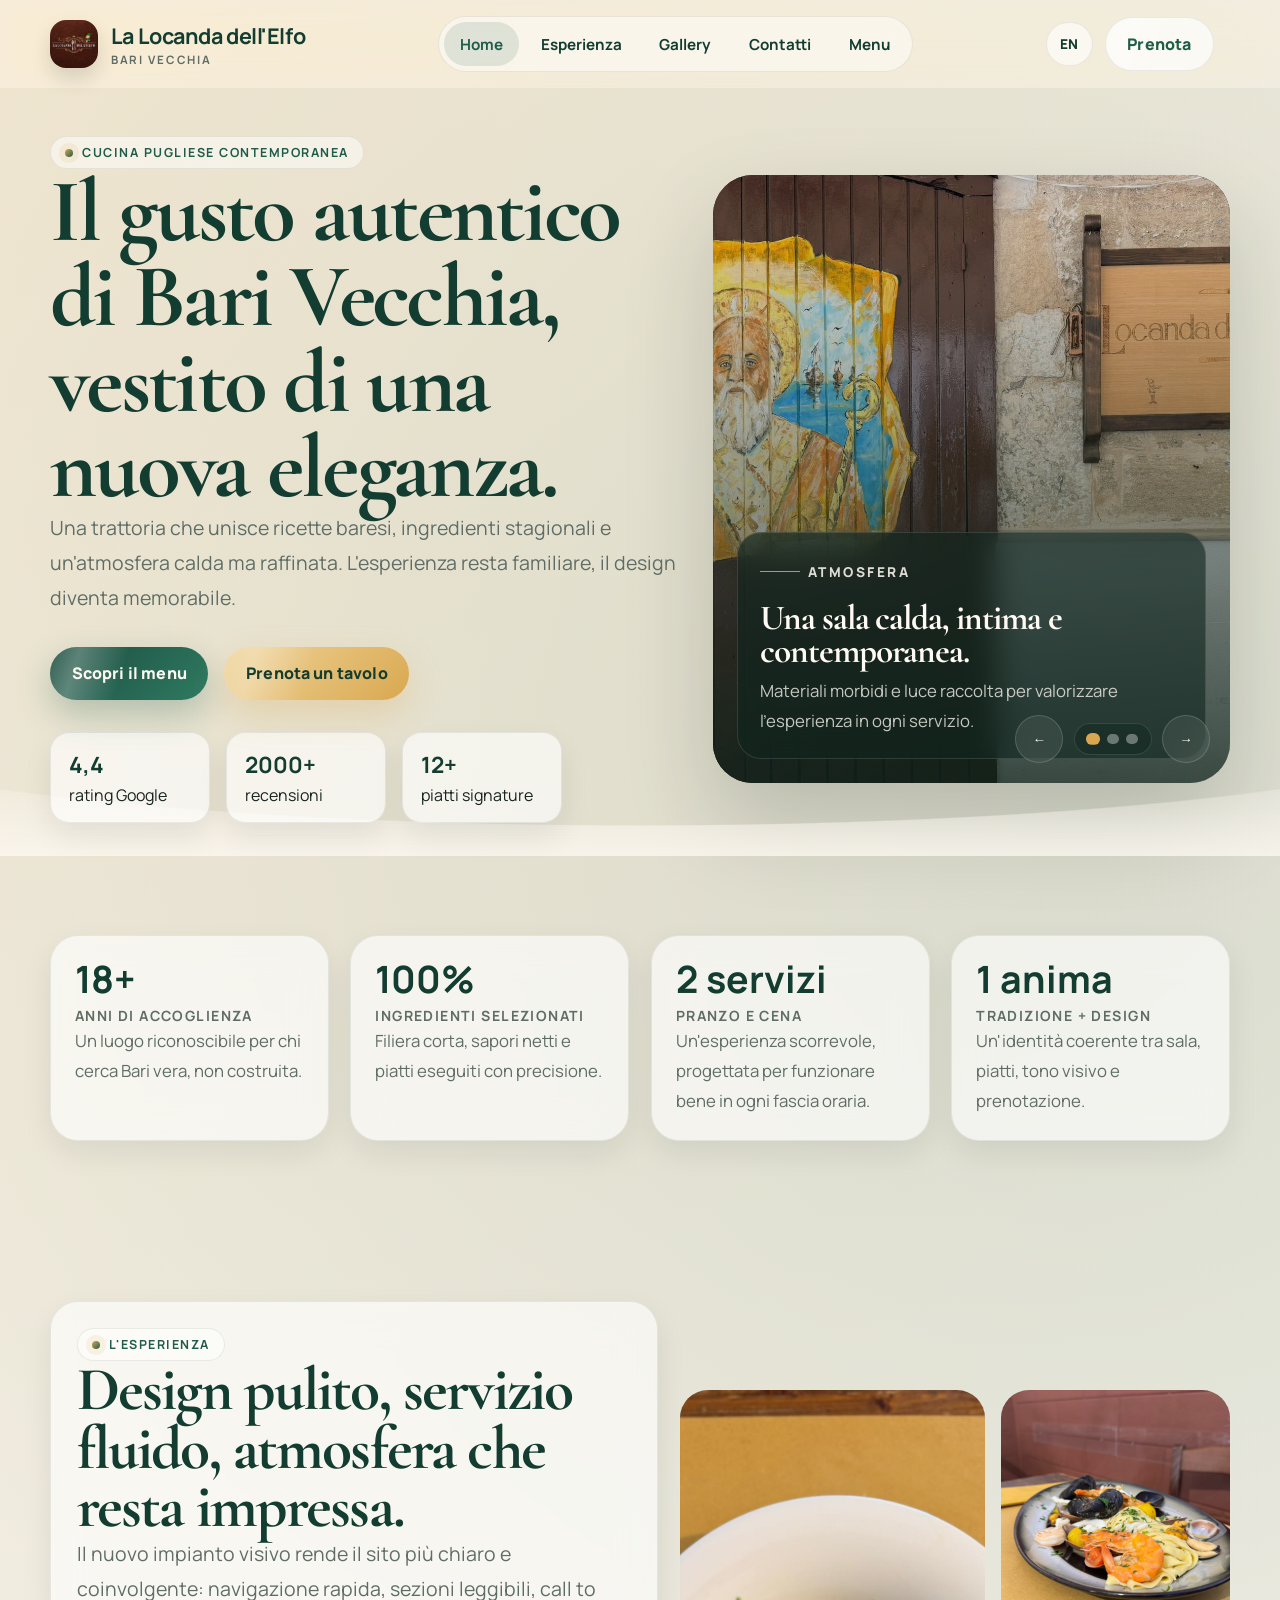
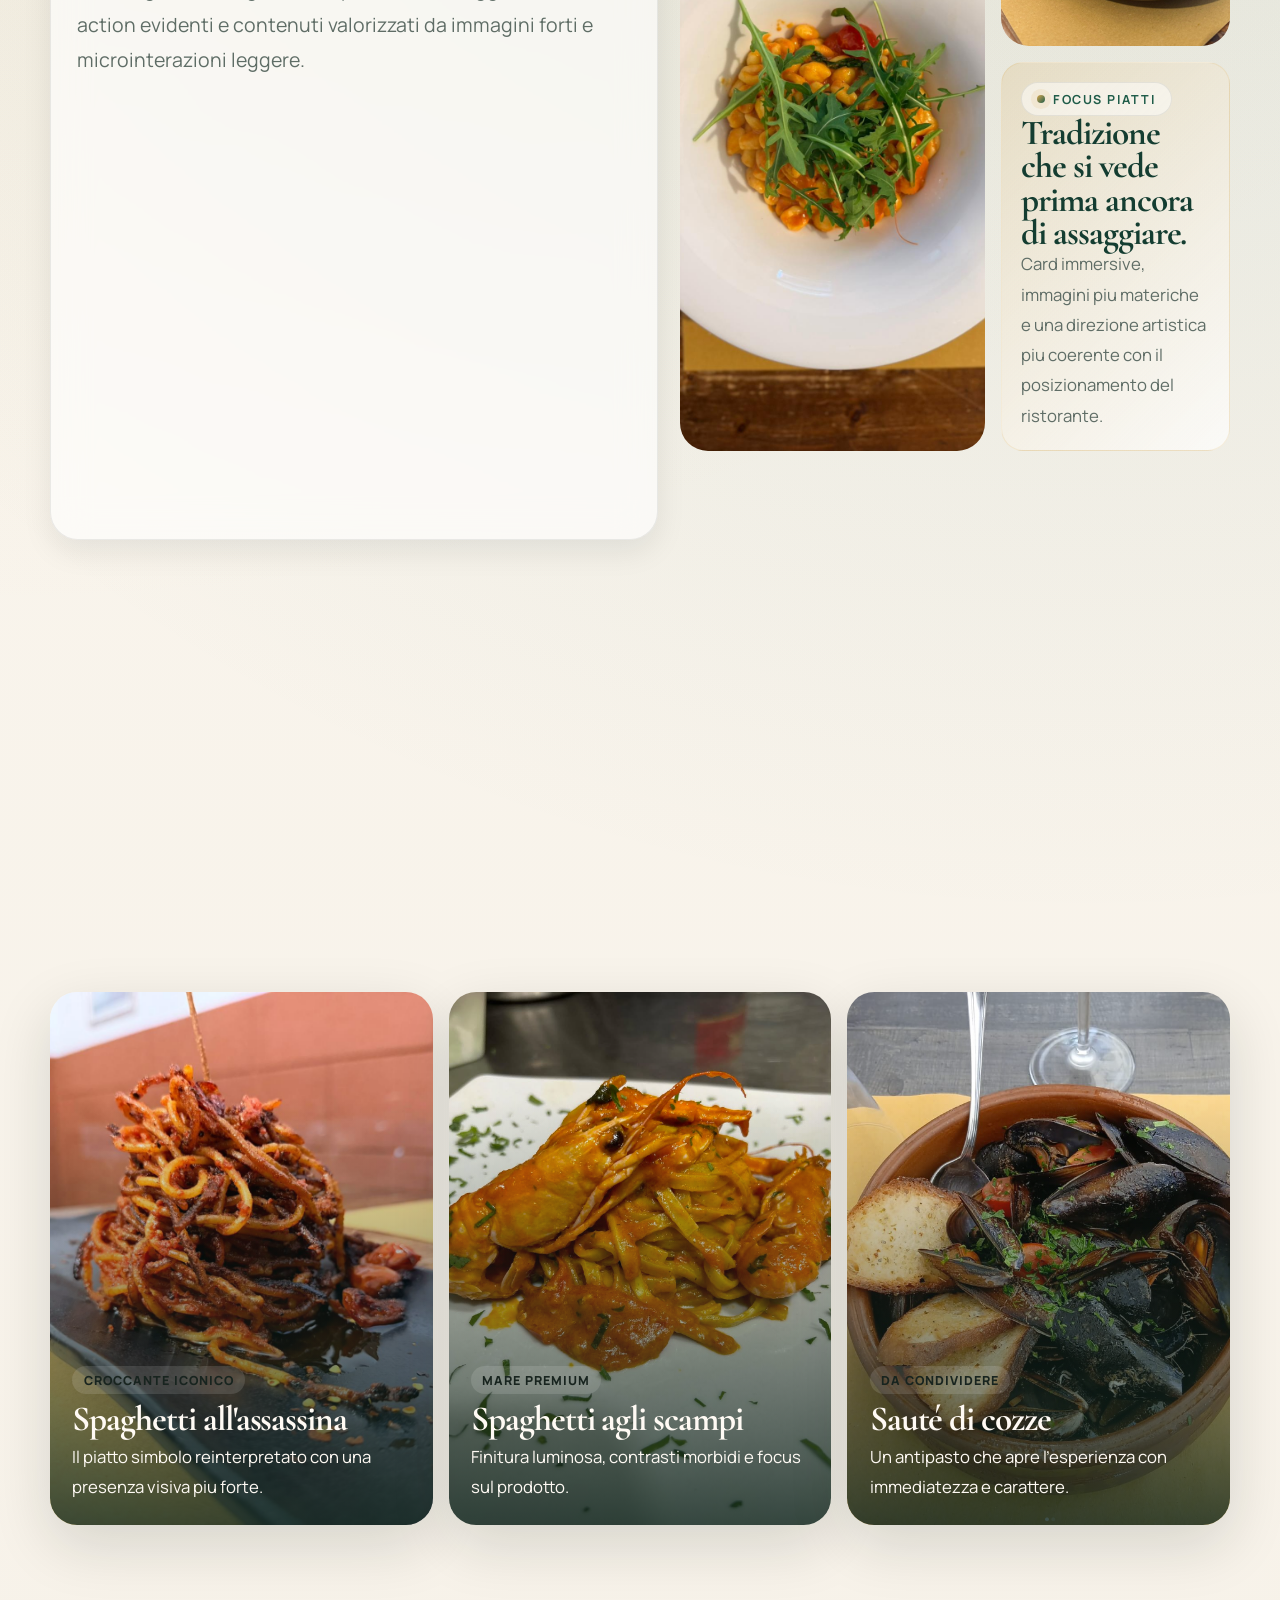
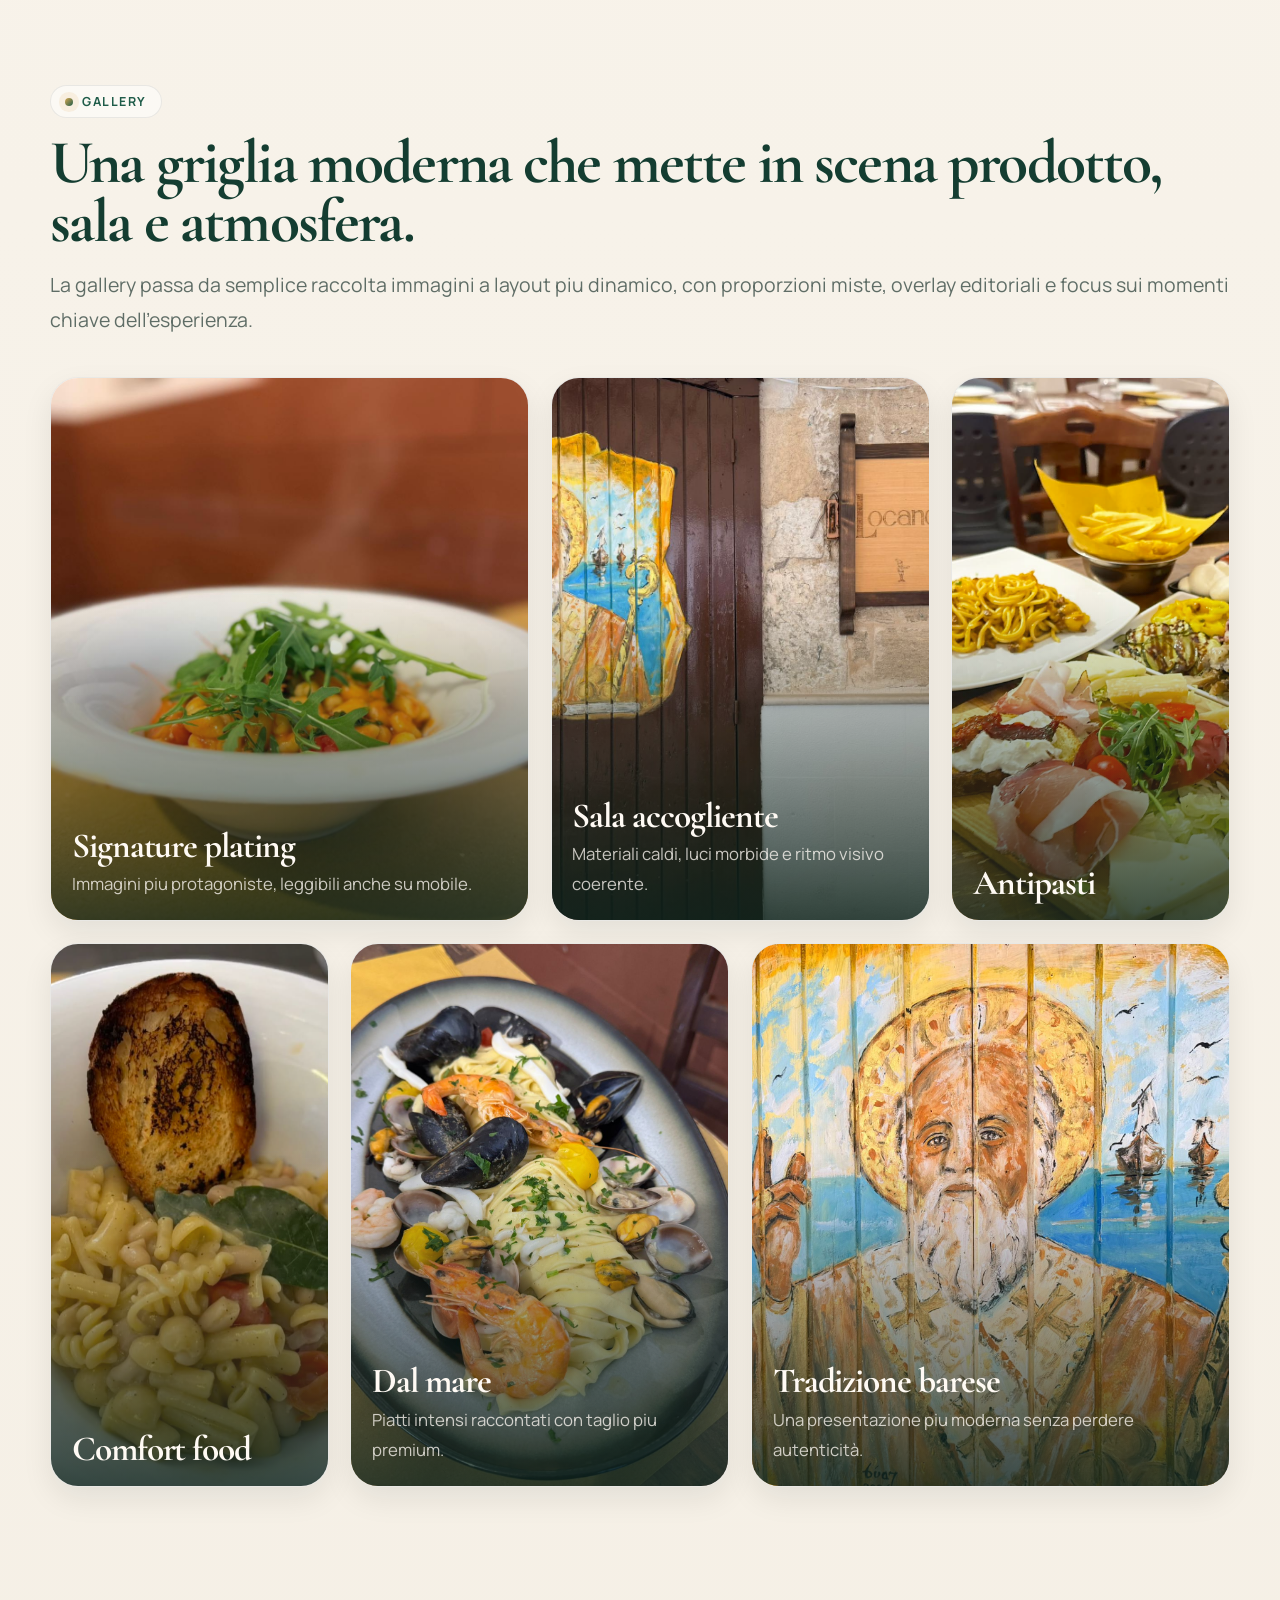
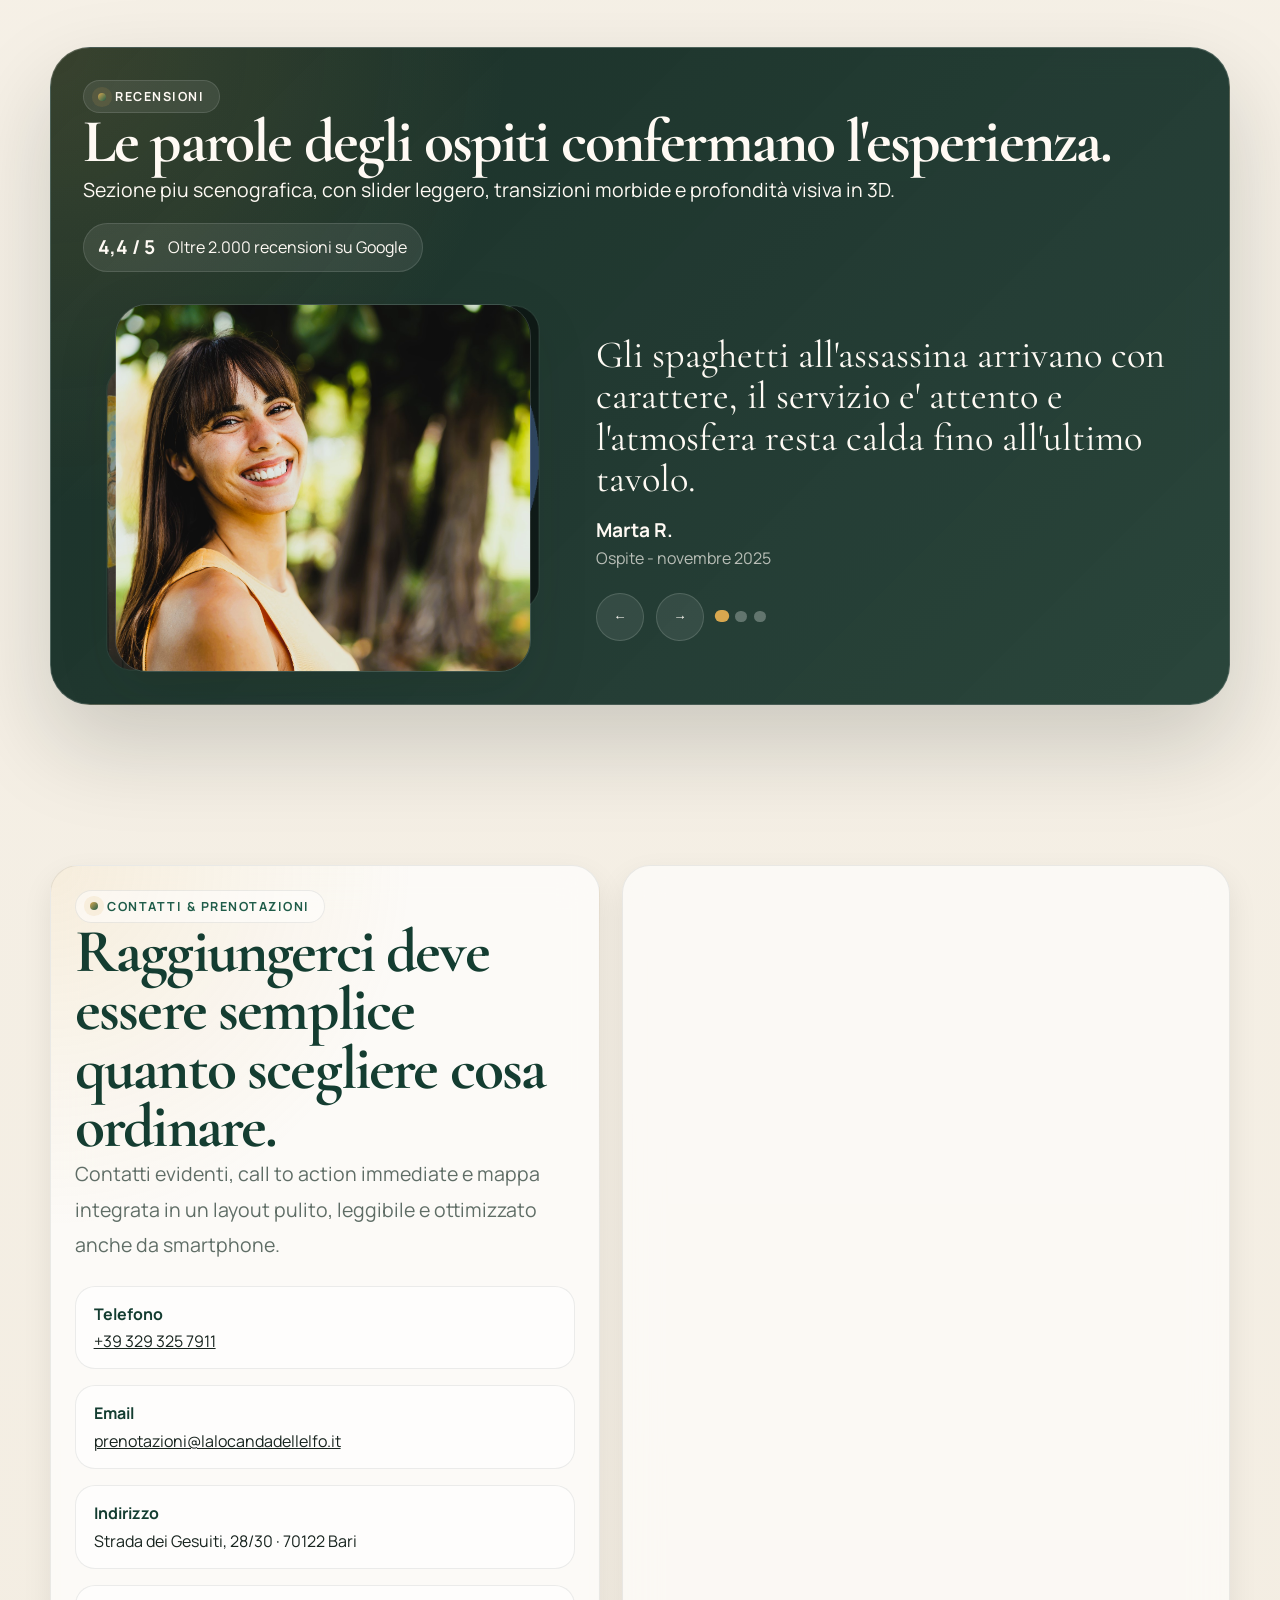
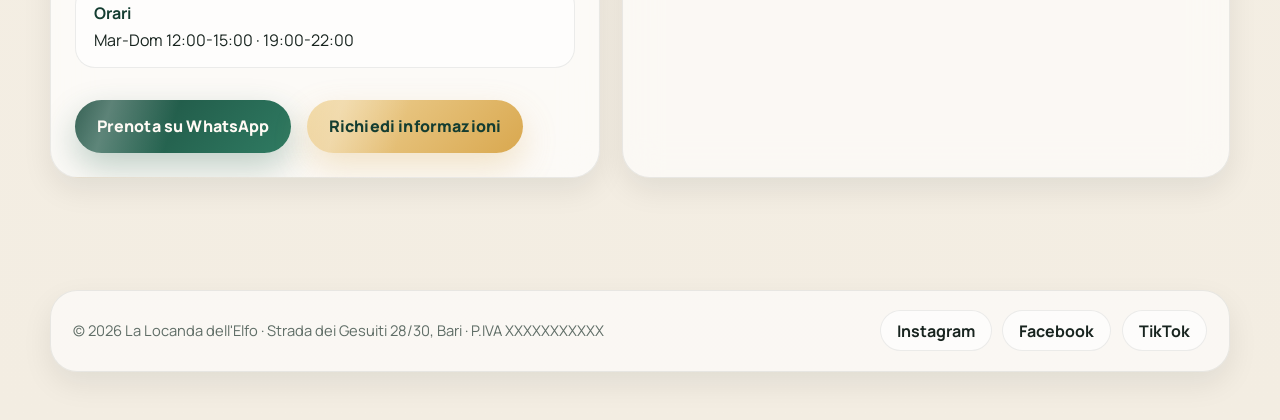
==== commit e437c9fb: "change menu mobile" ====
--- a/index.html
+++ b/index.html
@@ -63,6 +63,10 @@
           <li><a href="#contatti">Contatti</a></li>
           <li><a href="menu.html">Menu</a></li>
         </ul>
+        <div class="nav-mobile-extra">
+          <a class="btn btn-primary" href="https://wa.me/393293257911" target="_blank" rel="noopener">Prenota su WhatsApp</a>
+          <a class="lang-switch" href="index-en.html" aria-label="Switch to English">EN</a>
+        </div>
       </nav>
 
       <div class="header-actions">
--- a/assets/css/style.css
+++ b/assets/css/style.css
@@ -365,6 +365,10 @@
   color: var(--brand);
 }
 
+.nav-mobile-extra {
+  display: none;
+}
+
 .header-actions {
   display: inline-flex;
   align-items: center;
@@ -1314,15 +1318,22 @@
 
   .nav {
     position: fixed;
-    inset: 0;
+    top: 0;
+    right: 0;
+    bottom: 0;
+    left: 0;
+    width: 100vw;
+    height: 100dvh;
     z-index: 120;
-    display: block;
     display: flex;
+    flex-direction: column;
     align-items: center;
     justify-content: center;
-    padding: 1rem;
-    background: rgba(18, 30, 26, 0.28);
-    backdrop-filter: blur(10px);
+    padding: calc(var(--header-height) + 1rem) 1.25rem 1.5rem;
+    background:
+      radial-gradient(circle at top, rgba(216, 167, 79, 0.12), transparent 28%),
+      linear-gradient(180deg, rgba(16, 38, 31, 0.98), rgba(10, 25, 20, 0.98));
+    backdrop-filter: blur(16px);
     visibility: hidden;
     pointer-events: none;
     opacity: 0;
@@ -1337,20 +1348,82 @@
 
   .nav ul {
     flex-direction: column;
-    align-items: stretch;
-    gap: 0.5rem;
-    width: min(100%, 30rem);
-    margin: 0 auto;
-    padding: 1rem;
-    border-radius: 1.75rem;
-    background: rgba(255, 248, 240, 0.96);
-    box-shadow: var(--shadow-lg);
+    align-items: center;
+    justify-content: center;
+    gap: 0.85rem;
+    width: 100%;
+    min-height: 100%;
+    margin: 0;
+    padding: 0;
+    border-radius: 0;
+    background: transparent;
+    box-shadow: none;
+    border: 0;
+    backdrop-filter: none;
+    flex: 1;
   }
 
   .nav a {
     justify-content: center;
-    min-height: 3.1rem;
-    font-size: 1rem;
+    min-height: auto;
+    padding: 0.25rem 0;
+    font-family: "Cormorant Garamond", serif;
+    font-size: clamp(1.45rem, 4vw, 2.1rem);
+    font-weight: 500;
+    letter-spacing: -0.02em;
+    color: #fffaf4;
+    background: transparent;
+    border: 0;
+    box-shadow: none;
+  }
+
+  .nav a::after {
+    content: none;
+  }
+
+  .nav.open::before {
+    content: "";
+    position: absolute;
+    inset: 0;
+    background: linear-gradient(180deg, rgba(255, 255, 255, 0.04), transparent 24%);
+  }
+
+  .nav.open > * {
+    position: relative;
+    z-index: 1;
+  }
+
+  .nav ul,
+  .nav-mobile-extra {
+    width: 100%;
+  }
+
+  .nav-mobile-extra {
+    display: grid;
+    gap: 0.75rem;
+    margin: 0;
+    padding-top: 1.25rem;
+    width: 100%;
+    border-top: 1px solid rgba(255, 255, 255, 0.14);
+  }
+
+  .nav-mobile-extra .btn,
+  .nav-mobile-extra .lang-switch {
+    width: 100%;
+  }
+
+  .nav-mobile-extra .lang-switch {
+    min-height: 3.2rem;
+    justify-content: center;
+    color: #fffaf4;
+    background: rgba(255, 255, 255, 0.08);
+    border-color: rgba(255, 255, 255, 0.14);
+  }
+
+  .nav a:hover,
+  .nav a.is-active {
+    background: transparent;
+    color: var(--accent-soft);
   }
 
   .brand-name {
@@ -1608,6 +1681,10 @@
     min-height: 18rem;
   }
 
+  .nav a {
+    font-size: 1.35rem;
+  }
+
   .hero-slide-overlay h3 {
     font-size: 1.6rem;
   }
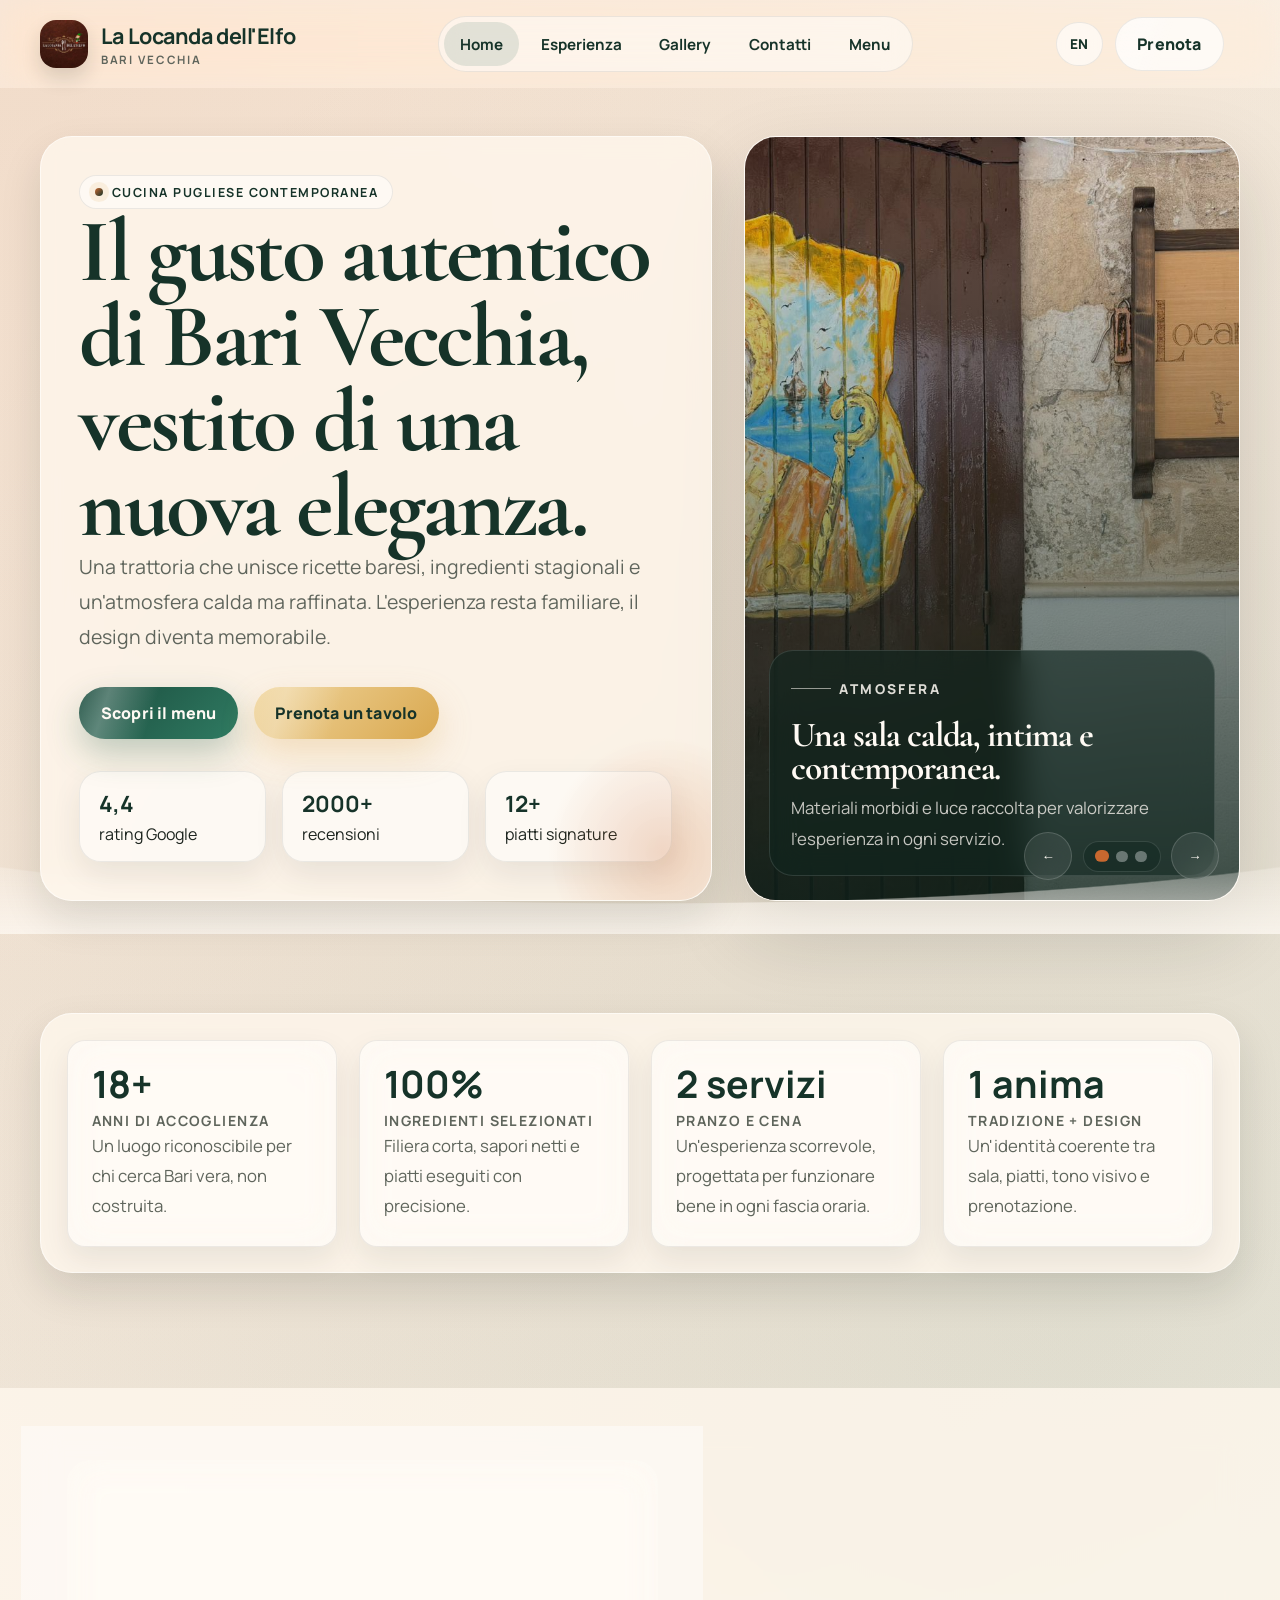
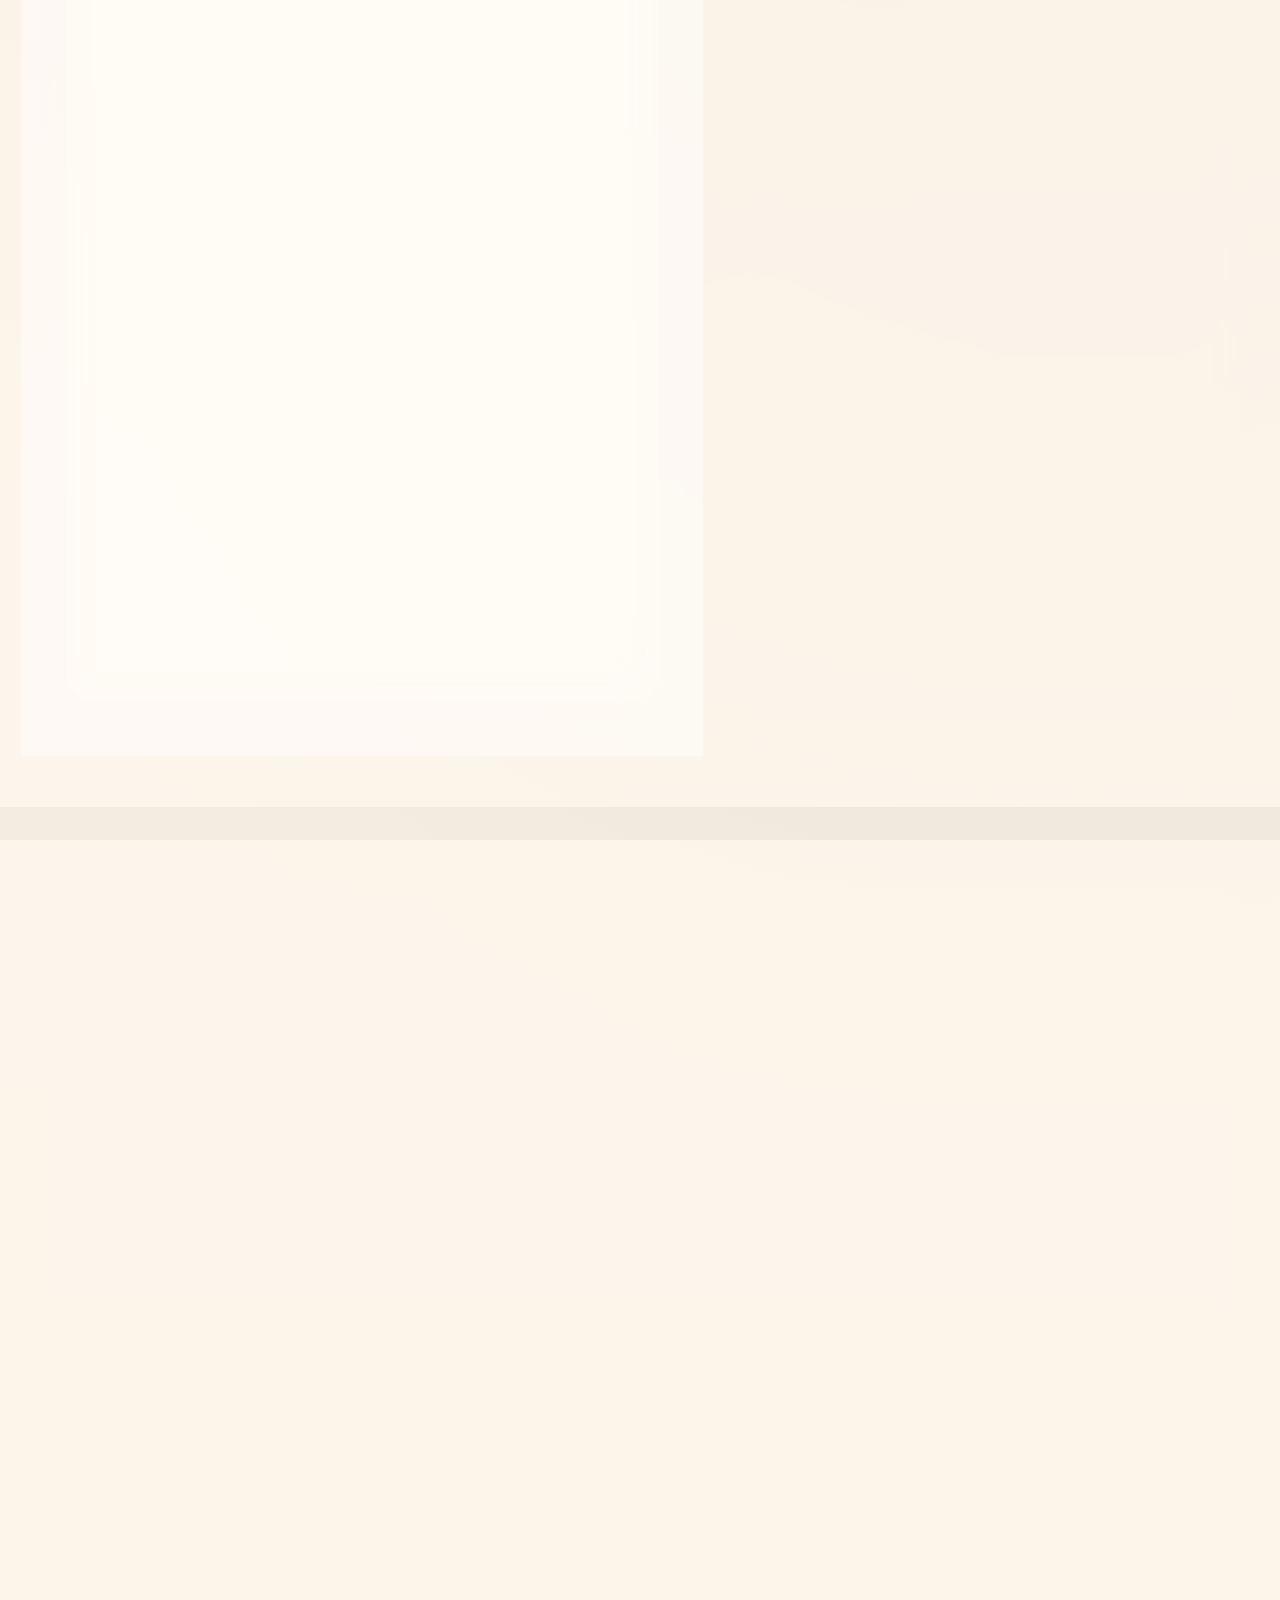
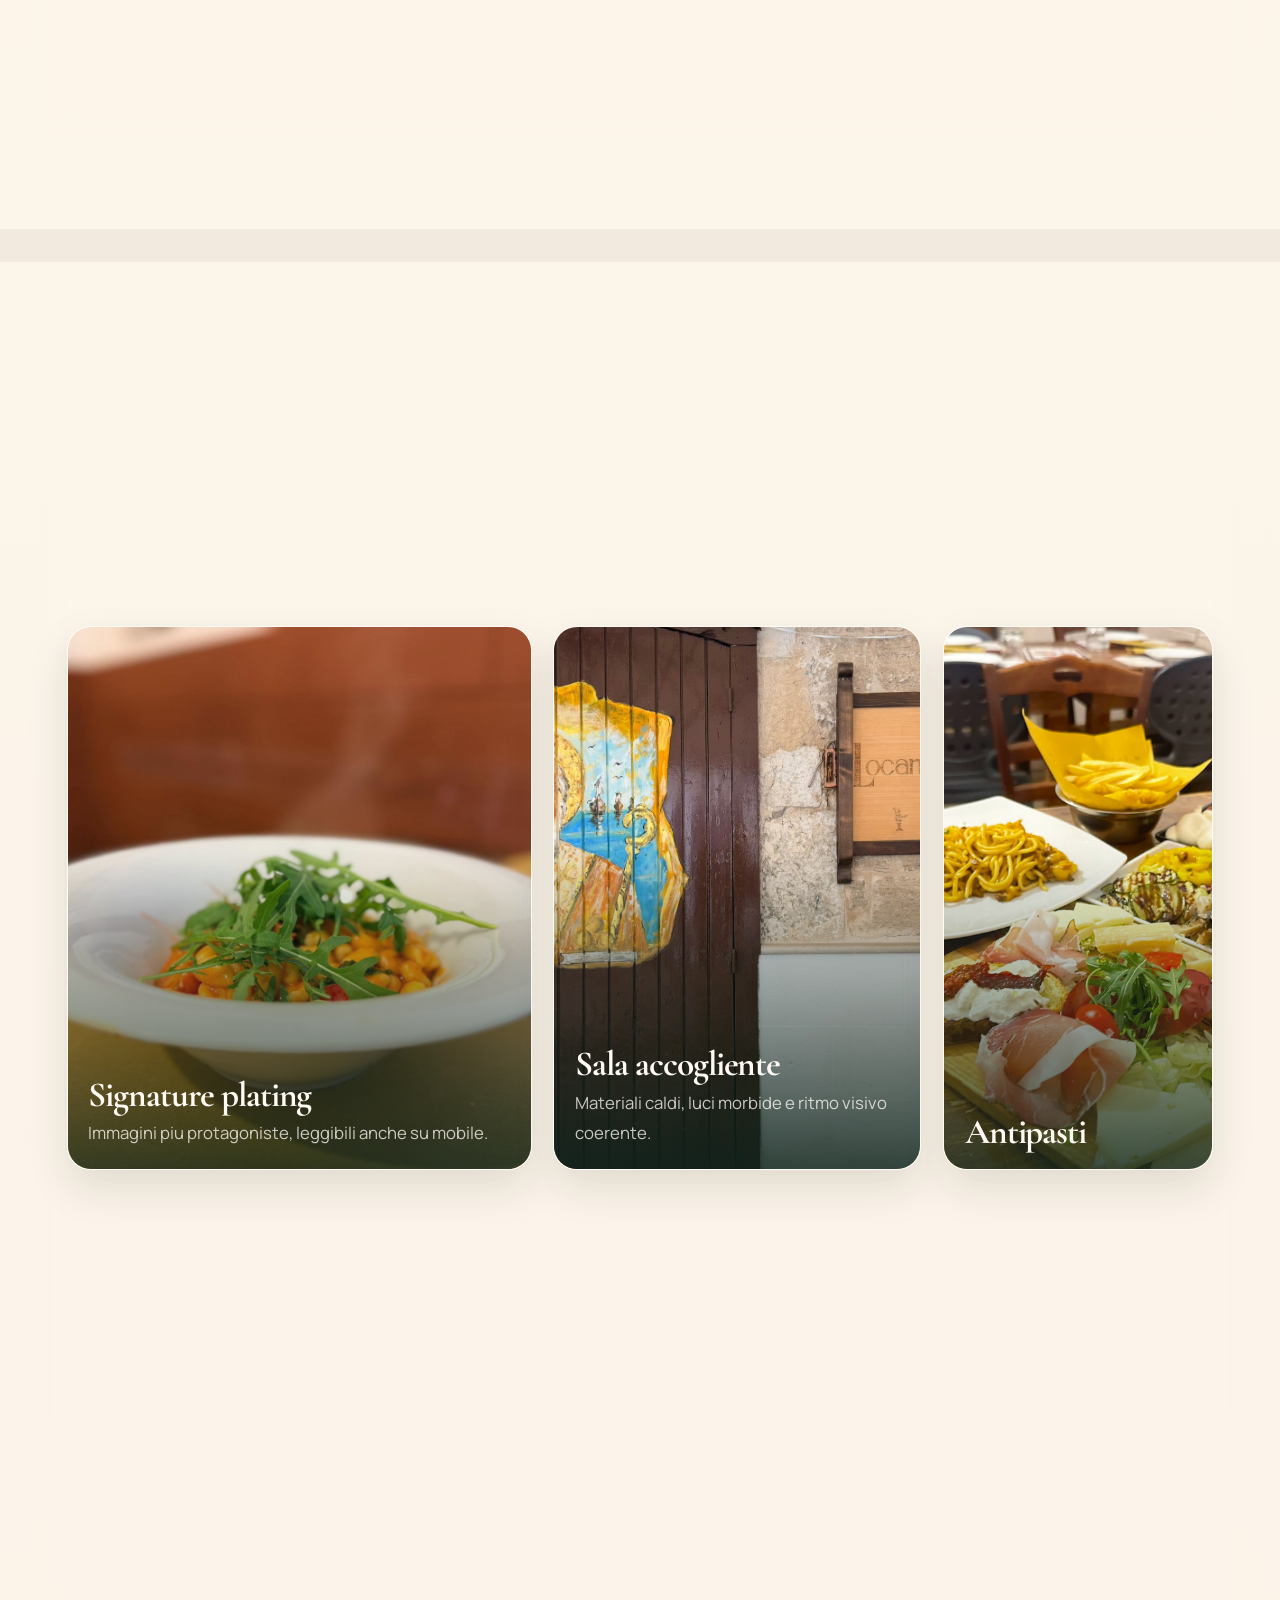
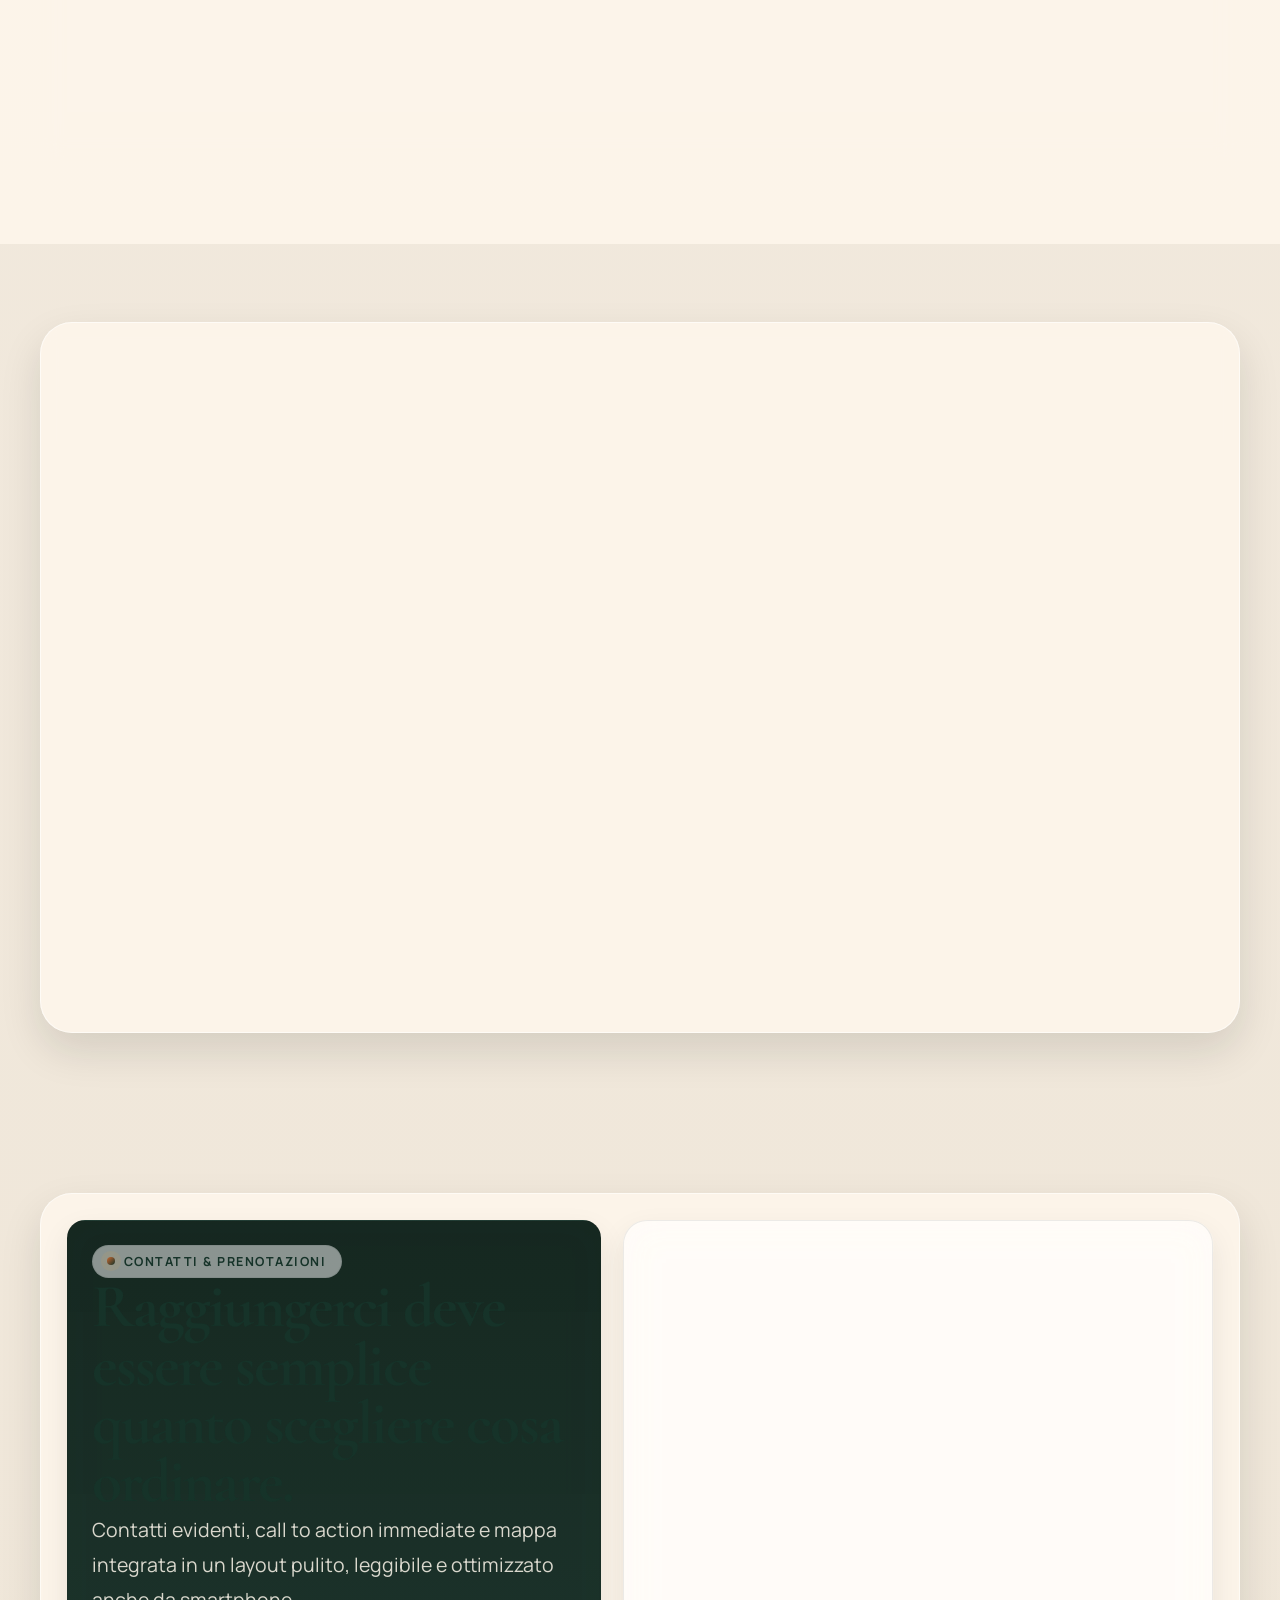
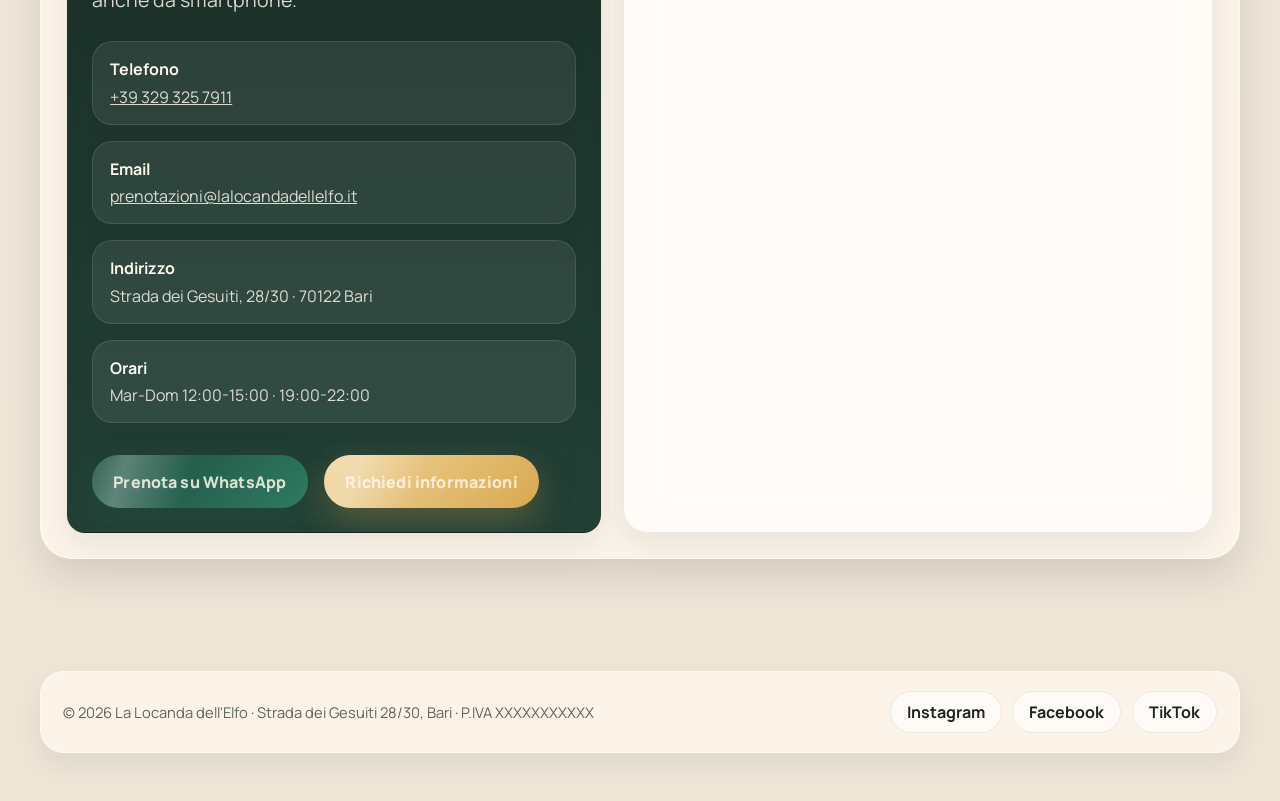
==== commit 0dee47fd: "change style" ====
--- a/index.html
+++ b/index.html
@@ -84,7 +84,7 @@
 
   <main id="contenuto">
     <section id="home" class="hero">
-      <div class="container hero-grid">
+        <div class="container hero-shell">
         <div class="hero-copy">
           <span class="eyebrow reveal">Cucina pugliese contemporanea</span>
           <h1 class="reveal delay-1">Il gusto autentico di Bari Vecchia, vestito di una nuova eleganza.</h1>
@@ -149,7 +149,7 @@
     </section>
 
     <section class="section">
-      <div class="container">
+      <div class="container section-box">
         <div class="stats-grid">
           <article class="stat-card reveal-up">
             <strong data-counter="18" data-suffix="+">0</strong>
@@ -176,7 +176,7 @@
     </section>
 
     <section id="esperienza" class="section">
-      <div class="container experience-grid">
+      <div class="container section-box experience-grid">
         <div class="experience-panel reveal-up">
           <span class="eyebrow">L&apos;esperienza</span>
           <h2>Design pulito, servizio fluido, atmosfera che resta impressa.</h2>
@@ -215,7 +215,7 @@
     </section>
 
     <section class="section">
-      <div class="container">
+      <div class="container section-box">
         <div class="section-head">
           <span class="eyebrow reveal">Piatti in evidenza</span>
           <h2 class="reveal delay-1">Card immersive, texture forti e dettagli che invitano al click.</h2>
@@ -252,7 +252,7 @@
     </section>
 
     <section id="galleria" class="section">
-      <div class="container">
+      <div class="container section-box">
         <div class="section-head">
           <span class="eyebrow reveal">Gallery</span>
           <h2 class="reveal delay-1">Una griglia moderna che mette in scena prodotto, sala e atmosfera.</h2>
@@ -305,7 +305,7 @@
     </section>
 
     <section class="section testimonial-section">
-      <div class="container">
+      <div class="container section-box">
         <div class="testimonial-shell reveal-up" data-testimonials>
           <div class="testimonial-header">
             <span class="eyebrow" style="color: #fffaf4; background: rgba(255,255,255,0.08); border-color: rgba(255,255,255,0.12);">Recensioni</span>
@@ -337,7 +337,7 @@
     </section>
 
     <section id="contatti" class="section">
-      <div class="container contact-grid">
+      <div class="container section-box contact-grid">
         <div class="contact-panel reveal-up">
           <span class="eyebrow">Contatti & prenotazioni</span>
           <h2>Raggiungerci deve essere semplice quanto scegliere cosa ordinare.</h2>
--- a/assets/css/style.css
+++ b/assets/css/style.css
@@ -1,26 +1,26 @@
 :root {
-  --bg: #f6f1e8;
-  --bg-soft: #efe5d8;
-  --surface: rgba(255, 248, 240, 0.72);
-  --surface-strong: #fffaf4;
-  --surface-dark: #10261f;
-  --surface-dark-soft: #18372d;
-  --text: #18241f;
-  --text-soft: #5f6d66;
-  --line: rgba(24, 36, 31, 0.12);
+  --bg: #f3ecdf;
+  --bg-soft: #ece1cf;
+  --surface: rgba(255, 248, 237, 0.78);
+  --surface-strong: #fff8ee;
+  --surface-dark: #163329;
+  --surface-dark-soft: #0d241d;
+  --text: #1c241e;
+  --text-soft: #5f655c;
+  --line: rgba(28, 36, 30, 0.12);
   --line-strong: rgba(255, 255, 255, 0.18);
-  --brand: #1f5c49;
-  --brand-strong: #143d31;
-  --accent: #d8a74f;
-  --accent-soft: #f1d39f;
-  --glow: rgba(216, 167, 79, 0.35);
-  --shadow-sm: 0 12px 30px rgba(16, 25, 21, 0.08);
-  --shadow-md: 0 20px 60px rgba(16, 25, 21, 0.14);
-  --shadow-lg: 0 40px 90px rgba(16, 25, 21, 0.18);
-  --radius-sm: 18px;
-  --radius-md: 28px;
-  --radius-lg: 40px;
-  --container: 1180px;
+  --brand: #163329;
+  --brand-strong: #163329;
+  --accent: #c8682f;
+  --accent-soft: #f1c08f;
+  --glow: rgba(200, 104, 47, 0.22);
+  --shadow-sm: 0 12px 30px rgba(18, 24, 20, 0.08);
+  --shadow-md: 0 18px 42px rgba(18, 24, 20, 0.12);
+  --shadow-lg: 0 32px 80px rgba(18, 24, 20, 0.16);
+  --radius-sm: 12px;
+  --radius-md: 18px;
+  --radius-lg: 24px;
+  --container: 1200px;
   --header-height: 88px;
   --transition: 260ms cubic-bezier(.2, .8, .2, 1);
 }
@@ -38,11 +38,24 @@
   font-family: "Manrope", sans-serif;
   color: var(--text);
   background:
-    radial-gradient(circle at top left, rgba(216, 167, 79, 0.18), transparent 32%),
-    radial-gradient(circle at 85% 12%, rgba(31, 92, 73, 0.15), transparent 28%),
-    linear-gradient(180deg, #fbf7f0 0%, #f3ede2 100%);
+    radial-gradient(circle at top left, rgba(200, 104, 47, 0.16), transparent 28%),
+    radial-gradient(circle at 85% 18%, rgba(123, 154, 131, 0.18), transparent 24%),
+    linear-gradient(180deg, #f9f2e7 0%, #f2eadf 48%, #efe6d8 100%);
   padding-top: var(--header-height);
   overflow-x: hidden;
+}
+
+body::before {
+  content: "";
+  position: fixed;
+  inset: 0;
+  pointer-events: none;
+  opacity: 0.24;
+  background-image:
+    linear-gradient(rgba(255, 255, 255, 0.05) 1px, transparent 1px),
+    linear-gradient(90deg, rgba(255, 255, 255, 0.05) 1px, transparent 1px);
+  background-size: 32px 32px;
+  mask-image: linear-gradient(180deg, black, transparent 88%);
 }
 
 body.menu-open {
@@ -96,6 +109,15 @@
 .section {
   position: relative;
   padding: 5rem 0;
+}
+
+.section-box {
+  padding: clamp(1.25rem, 2vw, 1.75rem);
+  border-radius: 32px;
+  background: var(--surface);
+  border: 1px solid rgba(255, 255, 255, 0.55);
+  box-shadow: var(--shadow-md);
+  backdrop-filter: blur(10px);
 }
 
 .section-head {
@@ -442,16 +464,38 @@
   padding: 3rem 0 2rem;
 }
 
-.hero-grid {
+.hero-shell {
   display: grid;
-  grid-template-columns: minmax(0, 1.1fr) minmax(320px, 0.9fr);
+  grid-template-columns: minmax(0, 1.15fr) minmax(320px, 0.85fr);
   gap: 2rem;
-  align-items: center;
+  align-items: stretch;
 }
 
 .hero-copy {
   position: relative;
   z-index: 1;
+  display: flex;
+  flex-direction: column;
+  justify-content: center;
+  padding: clamp(1.6rem, 3vw, 3rem);
+  border-radius: 32px;
+  background: var(--surface);
+  border: 1px solid rgba(255, 255, 255, 0.55);
+  box-shadow: var(--shadow-md);
+  backdrop-filter: blur(10px);
+  overflow: hidden;
+}
+
+.hero-copy::after {
+  content: "";
+  position: absolute;
+  right: -4.5rem;
+  bottom: -4.5rem;
+  width: 15rem;
+  height: 15rem;
+  border-radius: 50%;
+  background: radial-gradient(circle, rgba(200, 104, 47, 0.24), transparent 68%);
+  pointer-events: none;
 }
 
 .hero-copy p {
@@ -467,17 +511,17 @@
 }
 
 .hero-meta {
-  display: flex;
-  flex-wrap: wrap;
+  display: grid;
+  grid-template-columns: repeat(3, minmax(0, 1fr));
   gap: 1rem;
   margin-top: 2rem;
 }
 
 .hero-stat {
-  min-width: 10rem;
+  min-width: 0;
   padding: 1rem 1.15rem;
-  border-radius: 1.2rem;
-  background: rgba(255, 255, 255, 0.62);
+  border-radius: 1.35rem;
+  background: rgba(255, 255, 255, 0.52);
   border: 1px solid rgba(24, 36, 31, 0.08);
   box-shadow: var(--shadow-sm);
 }
@@ -491,16 +535,18 @@
 
 .hero-visual {
   position: relative;
-  min-height: 38rem;
+  min-height: 100%;
 }
 
 .hero-carousel {
   position: relative;
   min-height: 38rem;
-  border-radius: var(--radius-lg);
+  height: 100%;
+  border-radius: 32px;
   overflow: hidden;
   box-shadow: var(--shadow-lg);
-  background: #10261f;
+  background: var(--surface);
+  border: 1px solid rgba(255, 255, 255, 0.55);
 }
 
 .hero-slide {
@@ -673,6 +719,18 @@
 .feature-card,
 .menu-card,
 .contact-panel,
+.experience-panel,
+.note-card,
+.footer-inner,
+.testimonial-shell {
+  background: rgba(255, 255, 255, 0.46);
+  border: 1px solid rgba(28, 36, 30, 0.08);
+}
+
+.stat-card,
+.feature-card,
+.menu-card,
+.contact-panel,
 .experience-panel {
   padding: 1.5rem;
 }
@@ -683,6 +741,10 @@
   font-size: 2.35rem;
   line-height: 1;
   color: var(--brand-strong);
+}
+
+.stat-card {
+  border-radius: var(--radius-md);
 }
 
 .stat-card span {
@@ -725,6 +787,7 @@
 
 .experience-panel {
   padding: 1.6rem;
+  border-radius: 24px;
 }
 
 .experience-media {
@@ -757,9 +820,9 @@
 
 .note-card {
   padding: 1.2rem;
-  border-radius: 1.4rem;
-  background: linear-gradient(135deg, rgba(216, 167, 79, 0.18), rgba(255, 255, 255, 0.7));
-  border: 1px solid rgba(216, 167, 79, 0.16);
+  border-radius: var(--radius-md);
+  background: linear-gradient(135deg, rgba(200, 104, 47, 0.14), rgba(255, 255, 255, 0.7));
+  border: 1px solid rgba(28, 36, 30, 0.08);
 }
 
 .dish-strip {
@@ -772,7 +835,7 @@
 .dish-card {
   position: relative;
   min-height: 19rem;
-  border-radius: 1.7rem;
+  border-radius: var(--radius-lg);
   overflow: hidden;
   box-shadow: var(--shadow-md);
   transform-style: preserve-3d;
@@ -804,6 +867,11 @@
   gap: 0.45rem;
   padding: 1.4rem;
   background: linear-gradient(180deg, transparent 20%, rgba(16, 38, 31, 0.82) 100%);
+}
+
+.dish-strip .dish-card {
+  background: var(--surface);
+  border: 1px solid rgba(255, 255, 255, 0.55);
 }
 
 .dish-card h3,
@@ -825,6 +893,10 @@
 
 .gallery-card {
   min-height: 20rem;
+  border-radius: var(--radius-lg);
+  background: var(--surface);
+  border: 1px solid rgba(255, 255, 255, 0.55);
+  box-shadow: var(--shadow-md);
 }
 
 .gallery-card.large {
@@ -877,17 +949,17 @@
 
 .testimonial-shell {
   padding: 2rem;
-  border-radius: var(--radius-lg);
+  border-radius: 24px;
   background:
-    radial-gradient(circle at top left, rgba(216, 167, 79, 0.16), transparent 34%),
-    linear-gradient(135deg, rgba(16, 38, 31, 0.96), rgba(24, 55, 45, 0.92));
-  border: 1px solid var(--line-strong);
-  box-shadow: var(--shadow-lg);
+    radial-gradient(circle at top left, rgba(200, 104, 47, 0.12), transparent 34%),
+    rgba(255, 255, 255, 0.44);
+  border: 1px solid rgba(28, 36, 30, 0.08);
+  box-shadow: var(--shadow-md);
 }
 
 .testimonial-header h2,
 .testimonial-header p {
-  color: #fffaf4;
+  color: var(--text);
 }
 
 .rating-chip {
@@ -898,8 +970,8 @@
   margin-top: 1rem;
   padding: 0.65rem 0.9rem;
   border-radius: 999px;
-  background: rgba(255, 255, 255, 0.08);
-  border: 1px solid rgba(255, 255, 255, 0.12);
+  background: rgba(255, 255, 255, 0.58);
+  border: 1px solid rgba(28, 36, 30, 0.1);
 }
 
 .rating-chip strong {
@@ -939,7 +1011,7 @@
   font-family: "Cormorant Garamond", serif;
   font-size: clamp(2rem, 3vw, 2.8rem);
   line-height: 1.08;
-  color: #fffaf4;
+  color: var(--brand-strong);
 }
 
 .testimonial-meta {
@@ -953,7 +1025,7 @@
 }
 
 .testimonial-meta span {
-  color: rgba(255, 250, 244, 0.68);
+  color: var(--text-soft);
 }
 
 .testimonial-controls {
@@ -969,10 +1041,10 @@
   justify-content: center;
   width: 3rem;
   height: 3rem;
-  border: 1px solid rgba(255, 255, 255, 0.14);
+  border: 1px solid rgba(28, 36, 30, 0.14);
   border-radius: 999px;
-  background: rgba(255, 255, 255, 0.08);
-  color: #fffaf4;
+  background: var(--surface-dark);
+  color: #fff8ef;
   cursor: pointer;
   transition: background var(--transition), transform var(--transition), border-color var(--transition);
 }
@@ -1004,9 +1076,8 @@
 }
 
 .contact-panel {
-  background:
-    radial-gradient(circle at top left, rgba(216, 167, 79, 0.16), transparent 34%),
-    rgba(255, 255, 255, 0.7);
+  background: linear-gradient(180deg, rgba(12, 31, 24, 0.96), rgba(20, 52, 42, 0.94));
+  color: #fff8ef;
 }
 
 .contact-list {
@@ -1022,17 +1093,24 @@
   gap: 0.35rem;
   padding: 1rem 1.1rem;
   border-radius: 1.25rem;
-  background: rgba(255, 255, 255, 0.56);
-  border: 1px solid rgba(24, 36, 31, 0.08);
+  background: rgba(255, 255, 255, 0.08);
+  border: 1px solid rgba(255, 255, 255, 0.1);
 }
 
 .contact-list strong {
-  color: var(--brand-strong);
+  color: #fff8ef;
+}
+
+.contact-panel p,
+.contact-panel li,
+.contact-panel a {
+  color: rgba(255, 248, 237, 0.84);
 }
 
 .map-shell {
   min-height: 100%;
   padding: 0.7rem;
+  border-radius: 24px;
 }
 
 .map-shell iframe {
@@ -1053,9 +1131,9 @@
   justify-content: space-between;
   gap: 1rem;
   padding: 1.2rem 1.4rem;
-  border-radius: 1.7rem;
-  background: rgba(255, 255, 255, 0.58);
-  border: 1px solid rgba(24, 36, 31, 0.08);
+  border-radius: 24px;
+  background: var(--surface);
+  border: 1px solid rgba(255, 255, 255, 0.55);
   box-shadow: var(--shadow-sm);
 }
 
@@ -1100,11 +1178,23 @@
 
 .menu-sidebar {
   padding: 1.5rem;
+  border-radius: 24px;
 }
 
 .menu-card {
   display: grid;
   gap: 1rem;
+  position: relative;
+  padding-left: 1.25rem;
+}
+
+.menu-card::before {
+  content: "";
+  position: absolute;
+  inset: 1rem auto 1rem 0;
+  width: 3px;
+  border-radius: 999px;
+  background: linear-gradient(180deg, var(--accent), transparent);
 }
 
 .menu-list {
@@ -1120,12 +1210,15 @@
   gap: 1rem;
   align-items: start;
   padding-bottom: 0.9rem;
-  border-bottom: 1px solid rgba(24, 36, 31, 0.08);
+  border-top: 1px solid rgba(28, 36, 30, 0.08);
+}
+
+.menu-row:first-child {
+  border-top: 0;
 }
 
 .menu-row:last-child {
   padding-bottom: 0;
-  border-bottom: 0;
 }
 
 .menu-row dt,
@@ -1224,7 +1317,7 @@
     padding: 4.5rem 0;
   }
 
-  .hero-grid,
+  .hero-shell,
   .experience-grid,
   .contact-grid,
   .menu-layout,
@@ -1331,8 +1424,9 @@
     justify-content: center;
     padding: calc(var(--header-height) + 1rem) 1.25rem 1.5rem;
     background:
-      radial-gradient(circle at top, rgba(216, 167, 79, 0.12), transparent 28%),
-      linear-gradient(180deg, rgba(16, 38, 31, 0.98), rgba(10, 25, 20, 0.98));
+      radial-gradient(circle at top, rgba(216, 167, 79, 0.22), transparent 30%),
+      radial-gradient(circle at 85% 10%, rgba(31, 92, 73, 0.12), transparent 24%),
+      linear-gradient(180deg, rgba(251, 247, 240, 0.98), rgba(243, 237, 226, 0.99));
     backdrop-filter: blur(16px);
     visibility: hidden;
     pointer-events: none;
@@ -1366,26 +1460,37 @@
   .nav a {
     justify-content: center;
     min-height: auto;
-    padding: 0.25rem 0;
-    font-family: "Cormorant Garamond", serif;
-    font-size: clamp(1.45rem, 4vw, 2.1rem);
-    font-weight: 500;
-    letter-spacing: -0.02em;
-    color: #fffaf4;
+    padding: 0.35rem 0;
+    font-family: "Manrope", sans-serif;
+    font-size: clamp(1.05rem, 2.8vw, 1.3rem);
+    font-weight: 700;
+    letter-spacing: 0.01em;
+    color: var(--brand-strong);
     background: transparent;
     border: 0;
     box-shadow: none;
+    position: relative;
   }
 
   .nav a::after {
-    content: none;
+    content: "";
+    position: absolute;
+    left: 50%;
+    bottom: -0.15rem;
+    width: 0;
+    height: 1px;
+    background: linear-gradient(90deg, transparent, var(--accent), transparent);
+    transform: translateX(-50%);
+    transition: width var(--transition);
   }
 
   .nav.open::before {
     content: "";
     position: absolute;
     inset: 0;
-    background: linear-gradient(180deg, rgba(255, 255, 255, 0.04), transparent 24%);
+    background:
+      linear-gradient(180deg, rgba(255, 255, 255, 0.24), transparent 26%),
+      linear-gradient(0deg, rgba(31, 92, 73, 0.04), transparent 20%);
   }
 
   .nav.open > * {
@@ -1404,7 +1509,7 @@
     margin: 0;
     padding-top: 1.25rem;
     width: 100%;
-    border-top: 1px solid rgba(255, 255, 255, 0.14);
+    border-top: 1px solid rgba(24, 36, 31, 0.08);
   }
 
   .nav-mobile-extra .btn,
@@ -1415,15 +1520,20 @@
   .nav-mobile-extra .lang-switch {
     min-height: 3.2rem;
     justify-content: center;
-    color: #fffaf4;
-    background: rgba(255, 255, 255, 0.08);
-    border-color: rgba(255, 255, 255, 0.14);
+    color: var(--brand-strong);
+    background: rgba(255, 255, 255, 0.72);
+    border-color: rgba(24, 36, 31, 0.08);
   }
 
   .nav a:hover,
   .nav a.is-active {
     background: transparent;
-    color: var(--accent-soft);
+    color: var(--brand);
+  }
+
+  .nav a:hover::after,
+  .nav a.is-active::after {
+    width: 72%;
   }
 
   .brand-name {
@@ -1438,7 +1548,7 @@
     padding-top: 1rem;
   }
 
-  .hero-grid {
+  .hero-shell {
     gap: 1.5rem;
   }
 
@@ -1489,6 +1599,11 @@
     padding: 4rem 0;
   }
 
+  .section-box {
+    padding: 1rem;
+    border-radius: 24px;
+  }
+
   .header-inner {
     grid-template-columns: auto 1fr auto;
     min-height: var(--header-height);
@@ -1501,6 +1616,15 @@
 
   .hero-carousel {
     min-height: 24rem;
+  }
+
+  .hero-copy {
+    padding: 1.35rem;
+    border-radius: 24px;
+  }
+
+  .hero-carousel {
+    border-radius: 24px;
   }
 
   .hero-slide-overlay,
@@ -1681,8 +1805,17 @@
     min-height: 18rem;
   }
 
+  .hero-copy {
+    padding: 1rem;
+    border-radius: 22px;
+  }
+
+  .hero-carousel {
+    border-radius: 22px;
+  }
+
   .nav a {
-    font-size: 1.35rem;
+    font-size: 1rem;
   }
 
   .hero-slide-overlay h3 {
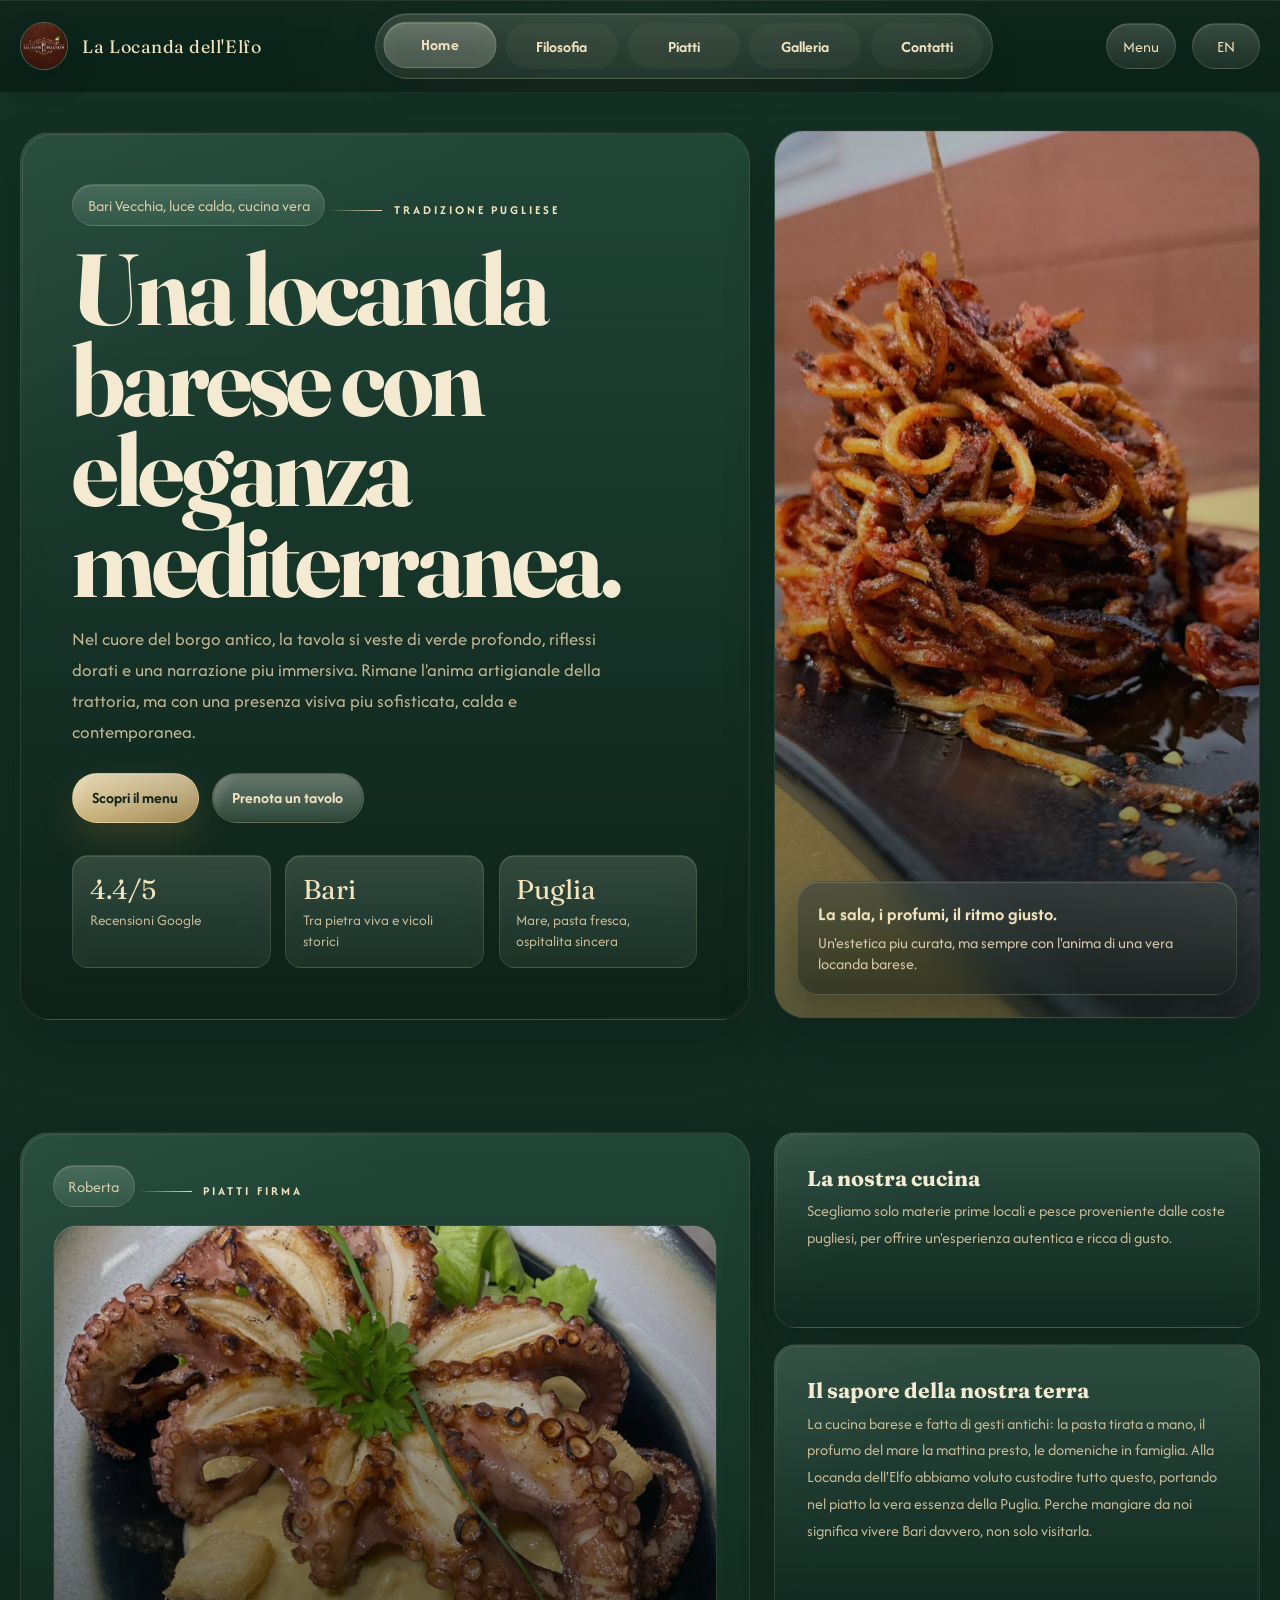
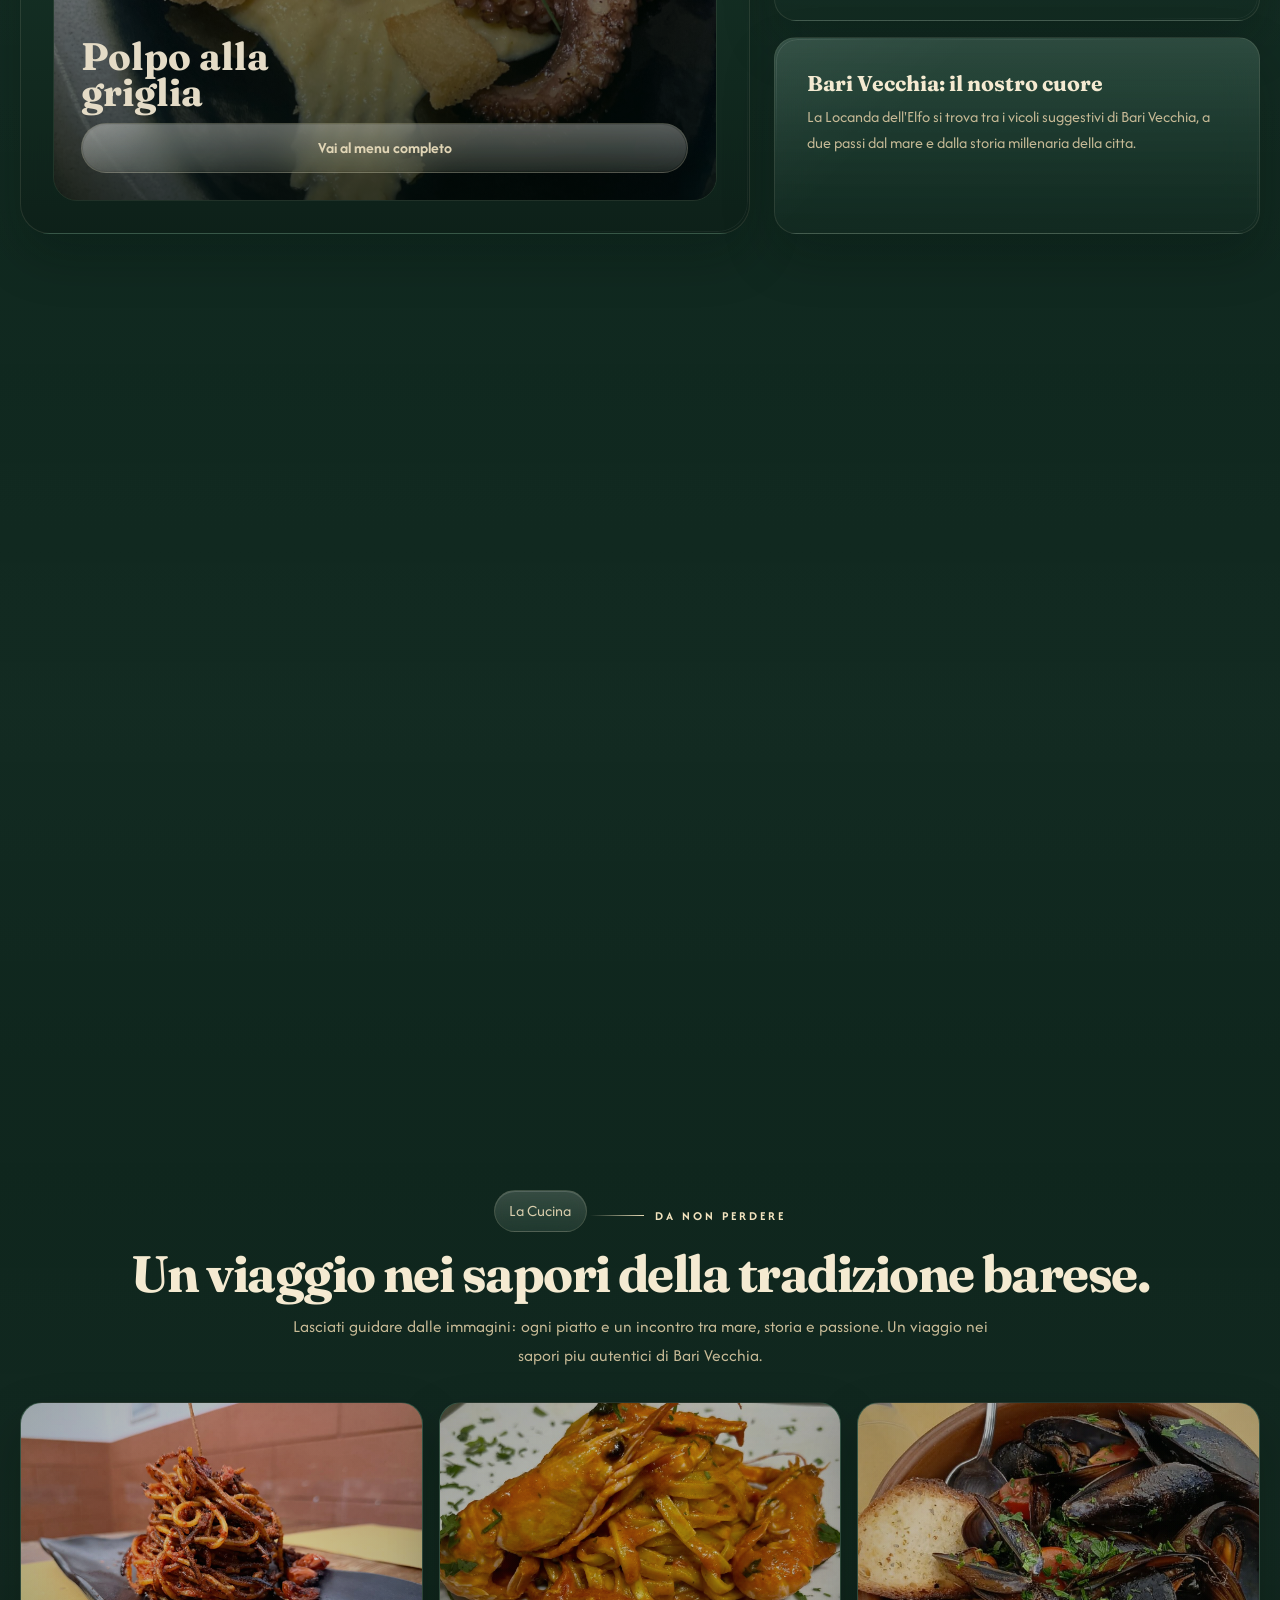
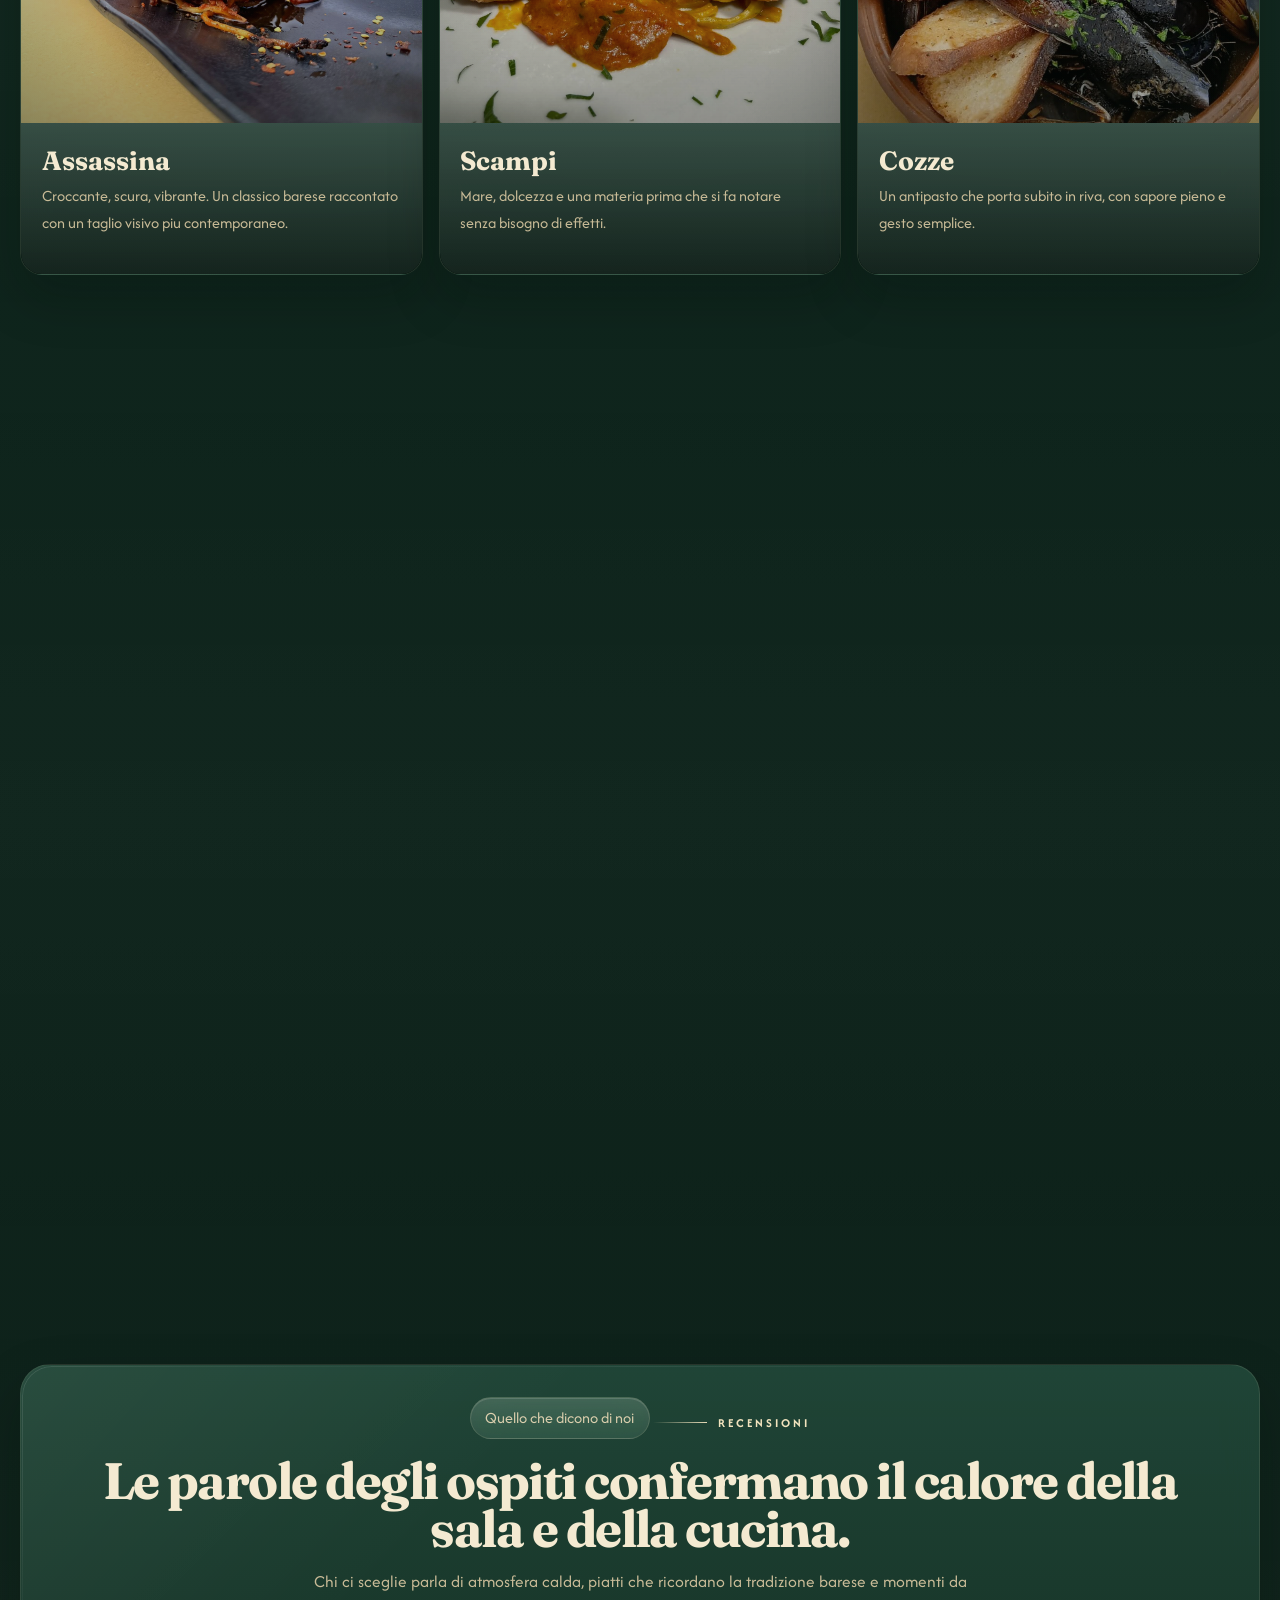
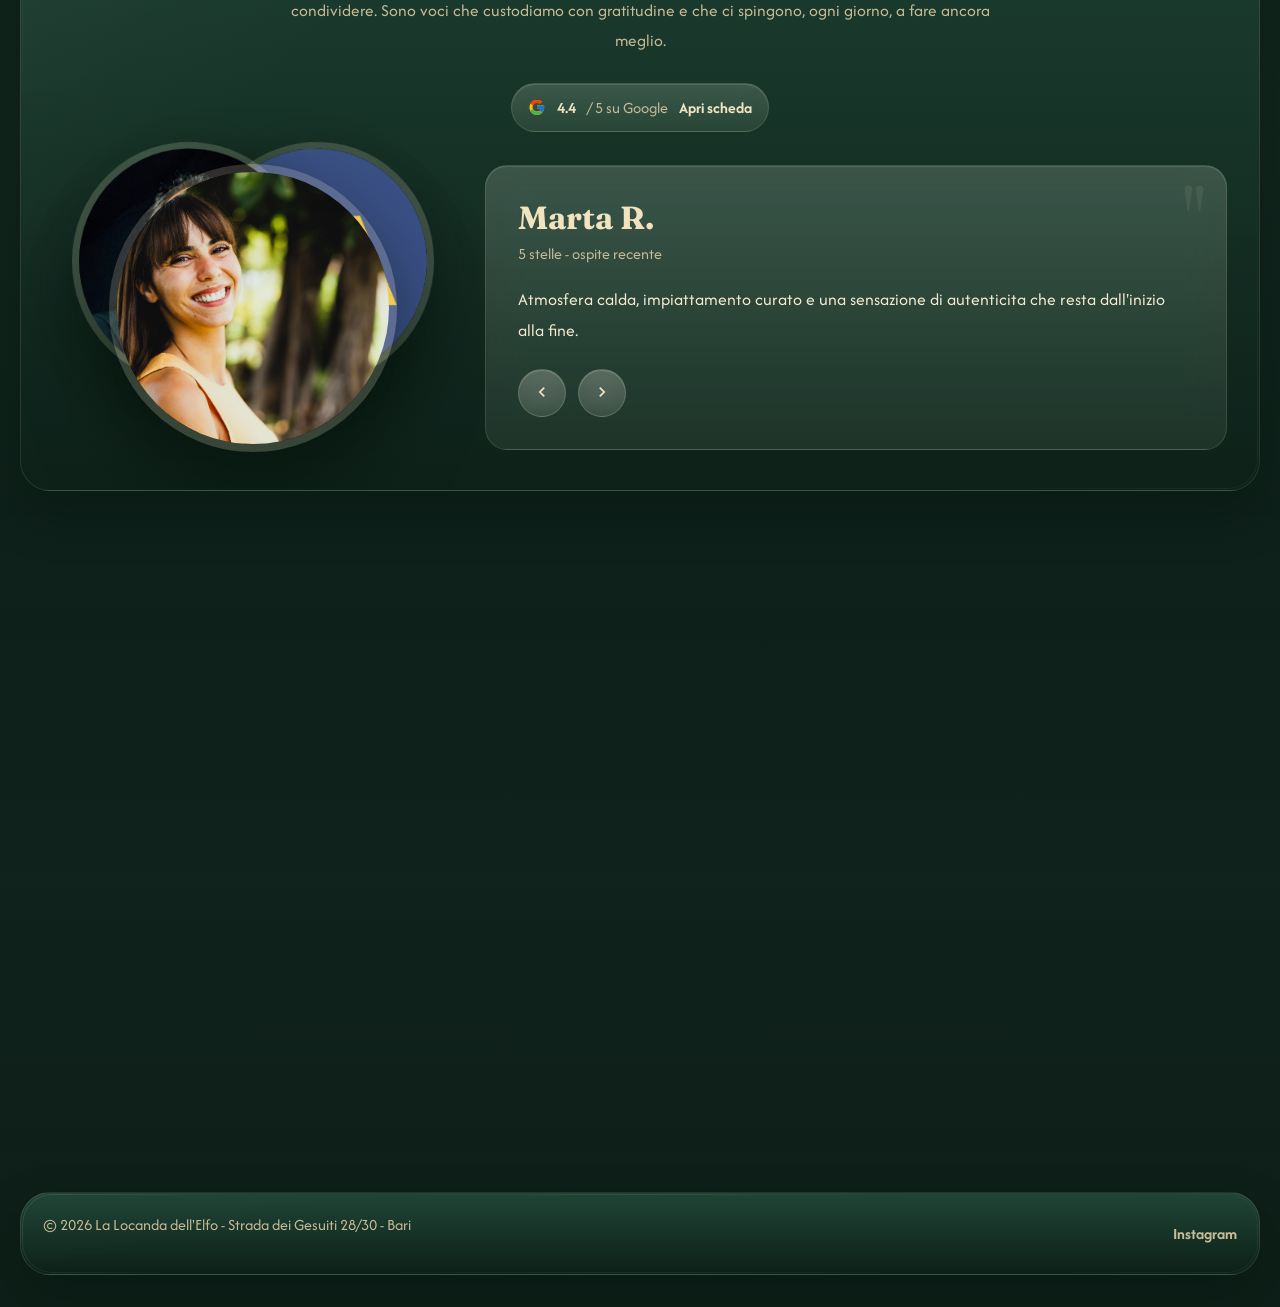
==== commit 7a58e25a: "new color" ====
--- a/index.html
+++ b/index.html
@@ -4,42 +4,37 @@
   <meta charset="utf-8">
   <meta name="viewport" content="width=device-width, initial-scale=1">
   <title>La Locanda dell'Elfo | Trattoria tipica barese a Bari Vecchia</title>
-  <meta name="description" content="La Locanda dell'Elfo &egrave; una trattoria tipica barese nel cuore di Bari Vecchia. Cucina pugliese autentica, atmosfera calda e design contemporaneo.">
+  <meta name="description" content="La Locanda dell'Elfo e una trattoria tipica barese nel cuore di Bari Vecchia. Cucina pugliese autentica, atmosfera calda e menu di tradizione.">
   <meta name="robots" content="index, follow">
   <link rel="canonical" href="https://lalocandadellelfo.com/">
   <meta property="og:title" content="La Locanda dell'Elfo | Trattoria tipica barese">
-  <meta property="og:description" content="Sapori pugliesi autentici, ingredienti freschi e un'esperienza curata in ogni dettaglio.">
+  <meta property="og:description" content="Sapori autentici pugliesi nel cuore di Bari Vecchia.">
   <meta property="og:type" content="restaurant">
   <meta property="og:url" content="https://lalocandadellelfo.com/">
   <meta property="og:image" content="https://lalocandadellelfo.com/assets/img/locanda.jpeg">
+  <link rel="icon" href="assets/icons/favicon.svg" type="image/svg+xml">
   <link rel="preconnect" href="https://fonts.googleapis.com">
   <link rel="preconnect" href="https://fonts.gstatic.com" crossorigin>
-  <link href="https://fonts.googleapis.com/css2?family=Cormorant+Garamond:wght@500;600;700&family=Manrope:wght@400;500;600;700;800&display=swap" rel="stylesheet">
+  <link href="https://fonts.googleapis.com/css2?family=Afacad:ital,wght@0,400..700;1,400..700&family=Fraunces:opsz,wght@9..144,300..900&display=swap" rel="stylesheet">
   <link rel="stylesheet" href="assets/css/style.css">
-  <link rel="icon" href="assets/icons/favicon.svg" type="image/svg+xml">
   <script type="application/ld+json">
-    {
-      "@context": "https://schema.org",
-      "@type": "Restaurant",
-      "name": "La Locanda dell'Elfo",
-      "image": "https://lalocandadellelfo.com/assets/img/locanda.jpeg",
-      "address": {
-        "@type": "PostalAddress",
-        "streetAddress": "Strada dei Gesuiti, 28/30",
-        "addressLocality": "Bari",
-        "postalCode": "70122",
-        "addressCountry": "IT"
-      },
-      "telephone": "+39 329 325 7911",
-      "servesCuisine": "Cucina pugliese, piatti tipici baresi",
-      "priceRange": "EUR EUR",
-      "url": "https://lalocandadellelfo.com/",
-      "aggregateRating": {
-        "@type": "AggregateRating",
-        "ratingValue": "4.4",
-        "reviewCount": "2000"
-      }
-    }
+  {
+    "@context": "https://schema.org",
+    "@type": "Restaurant",
+    "name": "La Locanda dell'Elfo",
+    "image": "https://lalocandadellelfo.com/assets/img/locanda.jpeg",
+    "address": {
+      "@type": "PostalAddress",
+      "streetAddress": "Strada dei Gesuiti, 28/30",
+      "addressLocality": "Bari",
+      "postalCode": "70122",
+      "addressCountry": "IT"
+    },
+    "telephone": "+39 329 325 7911",
+    "servesCuisine": "Cucina pugliese",
+    "priceRange": "EUR 25-45",
+    "url": "https://lalocandadellelfo.com/"
+  }
   </script>
 </head>
 <body>
@@ -49,202 +44,179 @@
     <div class="container header-inner">
       <a class="brand" href="#home" aria-label="La Locanda dell'Elfo home">
         <img class="brand-logo" src="assets/img/logo.jpg" alt="Logo La Locanda dell'Elfo" width="48" height="48">
-        <span class="brand-mark">
-          <span class="brand-name">La Locanda dell'Elfo</span>
-          <span class="brand-subtitle">Bari Vecchia</span>
-        </span>
+        <span class="brand-name">La Locanda dell'Elfo</span>
       </a>
 
-      <nav id="nav" class="nav" role="navigation" aria-label="Navigazione principale">
-        <ul>
-          <li><a href="#home">Home</a></li>
-          <li><a href="#esperienza">Esperienza</a></li>
-          <li><a href="#galleria">Gallery</a></li>
-          <li><a href="#contatti">Contatti</a></li>
-          <li><a href="menu.html">Menu</a></li>
-        </ul>
-        <div class="nav-mobile-extra">
-          <a class="btn btn-primary" href="https://wa.me/393293257911" target="_blank" rel="noopener">Prenota su WhatsApp</a>
-          <a class="lang-switch" href="index-en.html" aria-label="Switch to English">EN</a>
-        </div>
-      </nav>
-
-      <div class="header-actions">
-        <a class="lang-switch" href="index-en.html" aria-label="Switch to English">EN</a>
-        <a class="btn btn-ghost" href="https://wa.me/393293257911" target="_blank" rel="noopener">Prenota</a>
-      </div>
-
-      <button class="nav-toggle" aria-controls="nav" aria-expanded="false" aria-label="Apri menu">
+      <button class="nav-toggle" aria-controls="nav" aria-expanded="false" aria-label="Apri menu" data-label-open="Apri menu" data-label-close="Chiudi menu">
         <span class="bar"></span>
         <span class="bar"></span>
         <span class="bar"></span>
       </button>
+
+      <nav id="nav" class="nav" aria-label="Navigazione principale">
+        <ul>
+          <li><a class="is-active" href="#home">Home</a></li>
+          <li><a href="#filosofia">Filosofia</a></li>
+          <li><a href="#piatti">Piatti</a></li>
+          <li><a href="#galleria">Galleria</a></li>
+          <li><a href="#contatti">Contatti</a></li>
+        </ul>
+      </nav>
+
+      <a class="lang-switch menu-link" href="menu.html">Menu</a>
+      <a class="lang-switch" href="index-en.html" aria-label="Switch to English">EN</a>
     </div>
   </header>
 
   <main id="contenuto">
     <section id="home" class="hero">
-        <div class="container hero-shell">
-        <div class="hero-copy">
-          <span class="eyebrow reveal">Cucina pugliese contemporanea</span>
-          <h1 class="reveal delay-1">Il gusto autentico di Bari Vecchia, vestito di una nuova eleganza.</h1>
-          <p class="lead reveal delay-2">Una trattoria che unisce ricette baresi, ingredienti stagionali e un&apos;atmosfera calda ma raffinata. L&apos;esperienza resta familiare, il design diventa memorabile.</p>
-
-          <div class="hero-cta reveal delay-3">
-            <a href="menu.html" class="btn btn-primary">Scopri il menu</a>
-            <a href="#contatti" class="btn btn-secondary">Prenota un tavolo</a>
-          </div>
-
-          <div class="hero-meta reveal delay-4">
-            <div class="hero-stat">
-              <strong data-counter="4" data-suffix=",4">0</strong>
-              <span>rating Google</span>
-            </div>
-            <div class="hero-stat">
-              <strong data-counter="2000" data-suffix="+">0</strong>
-              <span>recensioni</span>
-            </div>
-            <div class="hero-stat">
-              <strong data-counter="12" data-suffix="+">0</strong>
-              <span>piatti signature</span>
-            </div>
-          </div>
-        </div>
-
-        <div class="hero-visual reveal-scale delay-2">
-          <div class="hero-carousel" data-hero-carousel>
-            <article class="hero-slide is-active" data-hero-slide>
-              <img src="assets/img/locanda.jpeg" alt="Sala della Locanda dell'Elfo">
-              <div class="hero-slide-overlay">
-                <span class="kicker">Atmosfera</span>
-                <h3>Una sala calda, intima e contemporanea.</h3>
-                <p>Materiali morbidi e luce raccolta per valorizzare l'esperienza in ogni servizio.</p>
-              </div>
-            </article>
-            <article class="hero-slide" data-hero-slide>
-              <img src="assets/img/assassina.jpeg" alt="Spaghetti all'assassina">
-              <div class="hero-slide-overlay">
-                <span class="kicker">Icona di Bari</span>
-                <h3>Spaghetti all'assassina, croccanti al punto giusto.</h3>
-                <p>Un primo che racconta il carattere della cucina barese con un impatto visivo piu pulito.</p>
-              </div>
-            </article>
-            <article class="hero-slide" data-hero-slide>
-              <img src="assets/img/bavincenzof.jpeg" alt="Piatto signature Mbà Vnginz">
-              <div class="hero-slide-overlay">
-                <span class="kicker">Signature dish</span>
-                <h3>Mb&agrave; Vnginz, cremoso e riconoscibile.</h3>
-                <p>Gamberi, gorgonzola D.O.P., rucola e pomodoro fresco in un equilibrio sorprendente.</p>
-              </div>
-            </article>
-            <div class="hero-carousel-controls">
-              <button class="hero-carousel-btn" type="button" data-hero-prev aria-label="Slide precedente">&larr;</button>
-              <div class="hero-carousel-dots" data-hero-dots></div>
-              <button class="hero-carousel-btn" type="button" data-hero-next aria-label="Slide successiva">&rarr;</button>
-            </div>
-          </div>
-        </div>
-      </div>
-      <div class="curve-divider" aria-hidden="true"></div>
+      <div class="container hero-shell">
+        <div class="hero-copy reveal">
+          <span class="hero-note">Bari Vecchia, luce calda, cucina vera</span>
+          <span class="eyebrow">Tradizione pugliese</span>
+          <h1>Una locanda barese con eleganza mediterranea.</h1>
+          <p class="lead">Nel cuore del borgo antico, la tavola si veste di verde profondo, riflessi dorati e una narrazione piu immersiva. Rimane l'anima artigianale della trattoria, ma con una presenza visiva piu sofisticata, calda e contemporanea.</p>
+          <div class="hero-cta">
+            <a class="btn btn-primary" href="menu.html">Scopri il menu</a>
+            <a class="btn btn-outline-green" href="#contatti">Prenota un tavolo</a>
+          </div>
+          <div class="hero-stats">
+            <div class="stat">
+              <span class="stat-value"><a href="#recensioni">4.4/5</a></span>
+              <span class="stat-label">Recensioni Google</span>
+            </div>
+            <div class="stat">
+              <span class="stat-value">Bari</span>
+              <span class="stat-label">Tra pietra viva e vicoli storici</span>
+            </div>
+            <div class="stat">
+              <span class="stat-value">Puglia</span>
+              <span class="stat-label">Mare, pasta fresca, ospitalita sincera</span>
+            </div>
+          </div>
+        </div>
+
+        <div class="hero-card reveal-img delay-1 parallax-soft">
+          <img src="assets/img/assassina.jpeg" alt="Piatto iconico della Locanda dell'Elfo">
+          <div class="hero-card-badge">
+            <strong>La sala, i profumi, il ritmo giusto.</strong>
+            <span>Un'estetica piu curata, ma sempre con l'anima di una vera locanda barese.</span>
+          </div>
+        </div>
+      </div>
     </section>
 
     <section class="section">
-      <div class="container section-box">
-        <div class="stats-grid">
-          <article class="stat-card reveal-up">
-            <strong data-counter="18" data-suffix="+">0</strong>
-            <span>anni di accoglienza</span>
-            <p>Un luogo riconoscibile per chi cerca Bari vera, non costruita.</p>
-          </article>
-          <article class="stat-card reveal-up delay-1">
-            <strong data-counter="100" data-suffix="%">0</strong>
-            <span>ingredienti selezionati</span>
-            <p>Filiera corta, sapori netti e piatti eseguiti con precisione.</p>
-          </article>
-          <article class="stat-card reveal-up delay-2">
-            <strong data-counter="2" data-suffix=" servizi">0</strong>
-            <span>pranzo e cena</span>
-            <p>Un&apos;esperienza scorrevole, progettata per funzionare bene in ogni fascia oraria.</p>
-          </article>
-          <article class="stat-card reveal-up delay-3">
-            <strong data-counter="1" data-suffix=" anima">0</strong>
-            <span>tradizione + design</span>
-            <p>Un&apos;identit&agrave; coerente tra sala, piatti, tono visivo e prenotazione.</p>
-          </article>
-        </div>
-      </div>
-    </section>
-
-    <section id="esperienza" class="section">
-      <div class="container section-box experience-grid">
-        <div class="experience-panel reveal-up">
-          <span class="eyebrow">L&apos;esperienza</span>
-          <h2>Design pulito, servizio fluido, atmosfera che resta impressa.</h2>
-          <p class="lead">Il nuovo impianto visivo rende il sito più chiaro e coinvolgente: navigazione rapida, sezioni leggibili, call to action evidenti e contenuti valorizzati da immagini forti e microinterazioni leggere.</p>
-          <div class="feature-grid" style="margin-top: 2rem;">
-            <article class="feature-card reveal-up">
-              <div class="icon">01</div>
-              <h3>UX piu chiara</h3>
-              <p>Gerarchie visive nette, spaziature equilibrate e percorsi di prenotazione piu immediati.</p>
-            </article>
-            <article class="feature-card reveal-up delay-1">
-              <div class="icon">02</div>
-              <h3>Motion elegante</h3>
-              <p>Reveal on scroll, hover 3D, parallax soft e transizioni morbide tra le sezioni.</p>
-            </article>
-            <article class="feature-card reveal-up delay-2">
-              <div class="icon">03</div>
-              <h3>Responsive reale</h3>
-              <p>Layout ottimizzato per mobile, tablet e desktop senza perdere impatto visivo.</p>
-            </article>
-          </div>
-        </div>
-
-        <div class="experience-media reveal-scale delay-2">
-          <img class="tall" src="assets/img/bavincenzof.jpeg" alt="Piatto signature della casa">
-          <div class="experience-stack">
-            <img class="short" src="assets/img/scoglio2.jpeg" alt="Spaghetti allo scoglio">
-            <div class="note-card">
-              <span class="eyebrow">Focus piatti</span>
-              <h3>Tradizione che si vede prima ancora di assaggiare.</h3>
-              <p>Card immersive, immagini piu materiche e una direzione artistica piu coerente con il posizionamento del ristorante.</p>
-            </div>
-          </div>
-        </div>
-      </div>
-    </section>
-
-    <section class="section">
-      <div class="container section-box">
-        <div class="section-head">
-          <span class="eyebrow reveal">Piatti in evidenza</span>
-          <h2 class="reveal delay-1">Card immersive, texture forti e dettagli che invitano al click.</h2>
-          <p class="lead reveal delay-2">Ogni piatto &egrave; presentato in modo piu editoriale, con immagini piu grandi e hover tridimensionali che aggiungono profondit&agrave; senza appesantire la navigazione.</p>
-        </div>
-
-        <div class="dish-strip">
-          <article class="dish-card reveal-scale">
+      <div class="container showcase-grid">
+        <div class="surface-panel reveal">
+          <span class="hero-note">Roberta</span>
+          <span class="eyebrow">Piatti firma</span>
+          <div class="food-slider" id="foodSlider">
+            <div class="slide active" style="background-image:url('assets/img/assassina.jpeg');">
+              <div class="slide-overlay">
+                <h3>Spaghetti all'assassina</h3>
+                <a class="btn btn-secondary" href="menu.html">Vai al menu completo</a>
+              </div>
+            </div>
+            <div class="slide" style="background-image:url('assets/img/scoglio2.jpeg');">
+              <div class="slide-overlay">
+                <h3>Spaghetti allo scoglio</h3>
+                <a class="btn btn-secondary" href="menu.html">Vai al menu completo</a>
+              </div>
+            </div>
+            <div class="slide active" style="background-image:url('assets/img/polpo.jpeg');">
+              <div class="slide-overlay">
+                <h3>Polpo alla griglia</h3>
+                <a class="btn btn-secondary" href="menu.html">Vai al menu completo</a>
+              </div>
+            </div>
+            <div class="slide" style="background-image:url('assets/img/cozze.png');">
+              <div class="slide-overlay">
+                <h3>Saute di cozze</h3>
+                <a class="btn btn-secondary" href="menu.html">Vai al menu completo</a>
+              </div>
+            </div>
+            <div class="slide" style="background-image:url('assets/img/bavincenzo.jpeg');">
+              <div class="slide-overlay">
+                <h3>Mba Vnginz</h3>
+                <a class="btn btn-secondary" href="menu.html">Vai al menu completo</a>
+              </div>
+            </div>
+          </div>
+        </div>
+
+        <div class="showcase-notes">
+          <article class="surface-panel note-card reveal delay-1">
+            <h3>La nostra cucina</h3>
+            <p>Scegliamo solo materie prime locali e pesce proveniente dalle coste pugliesi, per offrire un'esperienza autentica e ricca di gusto.</p>
+          </article>
+          <article class="surface-panel note-card reveal delay-2">
+            <h3>Il sapore della nostra terra</h3>
+            <p>La cucina barese e fatta di gesti antichi: la pasta tirata a mano, il profumo del mare la mattina presto, le domeniche in famiglia.
+              Alla Locanda dell'Elfo abbiamo voluto custodire tutto questo, portando nel piatto la vera essenza della Puglia.
+              Perche mangiare da noi significa vivere Bari davvero, non solo visitarla.</p>
+          </article>
+          <article class="surface-panel note-card reveal delay-3">
+            <h3>Bari Vecchia: il nostro cuore</h3>
+            <p>La Locanda dell'Elfo si trova tra i vicoli suggestivi di Bari Vecchia, a due passi dal mare e dalla storia millenaria della citta.</p>
+          </article>
+        </div>
+      </div>
+    </section>
+
+    <section id="filosofia" class="section">
+      <div class="container story-grid">
+        <div class="story-visual reveal-img parallax-soft">
+          <img class="story-main-image" src="assets/img/orecchiettebrasciola.jpeg" alt="Piatto della Locanda dell'Elfo">
+          <div class="story-floating-card">
+            <span class="eyebrow">Cucina di territorio</span>
+            <p>Tradizione barese, mano gentile, impiattamento pulito e una luce da cena mediterranea.</p>
+          </div>
+        </div>
+
+        <div class="story-copy reveal delay-1">
+          <span class="hero-note">Tradizione</span>
+          <span class="eyebrow">Filosofia</span>
+          <h2>Una locanda che parla barese anche quando resta elegante.</h2>
+          <p>Un viaggio tra tradizione e mare.</p>
+          <p>Il nostro menu varia durante l'anno per rispettare la stagionalita e la freschezza degli ingredienti, ma la promessa rimane sempre la stessa: piatti genuini, sapori intensi e porzioni che profumano di casa.</p>
+          <p>Dalle paste fatte in casa ai crudi di mare, fino ai secondi di pesce alla griglia, ogni proposta nasce per esaltare la ricchezza della cucina pugliese.</p>
+          <p>Scegliamo solo materie prime locali e pesce proveniente dalle coste pugliesi, per offrire un'esperienza autentica e ricca di gusto.</p>
+          <p>La nostra filosofia?</p><p> Rispetto della tradizione, qualita senza compromessi e ospitalita sincera.</p>
+          <a class="btn btn-primary" href="menu.html">Guarda i piatti</a>
+        </div>
+      </div>
+    </section>
+
+    <section id="piatti" class="section">
+      <div class="container">
+        <header class="section-head center reveal">
+          <span class="hero-note">La Cucina</span>
+          <span class="eyebrow">Da non perdere</span>
+          <h2>Un viaggio nei sapori della tradizione barese.</h2>
+          <p class="lead">Lasciati guidare dalle immagini: ogni piatto e un incontro tra mare, storia e passione. Un viaggio nei sapori piu autentici di Bari Vecchia.</p>
+        </header>
+
+        <div class="signature-grid">
+          <article class="dish-card reveal">
             <img src="assets/img/assassina.jpeg" alt="Spaghetti all'assassina">
-            <div class="overlay">
-              <span class="tag">Croccante iconico</span>
-              <h3>Spaghetti all&apos;assassina</h3>
-              <p>Il piatto simbolo reinterpretato con una presenza visiva piu forte.</p>
-            </div>
-          </article>
-          <article class="dish-card reveal-scale delay-1">
+            <div class="dish-card-content">
+              <h3>Assassina</h3>
+              <p>Croccante, scura, vibrante. Un classico barese raccontato con un taglio visivo piu contemporaneo.</p>
+            </div>
+          </article>
+          <article class="dish-card reveal delay-1">
             <img src="assets/img/scampi.png" alt="Spaghetti agli scampi">
-            <div class="overlay">
-              <span class="tag">Mare premium</span>
-              <h3>Spaghetti agli scampi</h3>
-              <p>Finitura luminosa, contrasti morbidi e focus sul prodotto.</p>
-            </div>
-          </article>
-          <article class="dish-card reveal-scale delay-2">
-            <img src="assets/img/cozze.png" alt="Sauté di cozze">
-            <div class="overlay">
-              <span class="tag">Da condividere</span>
-              <h3>Sauté di cozze</h3>
-              <p>Un antipasto che apre l’esperienza con immediatezza e carattere.</p>
+            <div class="dish-card-content">
+              <h3>Scampi</h3>
+              <p>Mare, dolcezza e una materia prima che si fa notare senza bisogno di effetti.</p>
+            </div>
+          </article>
+          <article class="dish-card reveal delay-2">
+            <img src="assets/img/cozze.png" alt="Saute di cozze">
+            <div class="dish-card-content">
+              <h3>Cozze</h3>
+              <p>Un antipasto che porta subito in riva, con sapore pieno e gesto semplice.</p>
             </div>
           </article>
         </div>
@@ -252,83 +224,85 @@
     </section>
 
     <section id="galleria" class="section">
-      <div class="container section-box">
-        <div class="section-head">
-          <span class="eyebrow reveal">Gallery</span>
-          <h2 class="reveal delay-1">Una griglia moderna che mette in scena prodotto, sala e atmosfera.</h2>
-          <p class="lead reveal delay-2">La gallery passa da semplice raccolta immagini a layout piu dinamico, con proporzioni miste, overlay editoriali e focus sui momenti chiave dell&apos;esperienza.</p>
-        </div>
+      <div class="container">
+        <header class="section-head center reveal">
+          <span class="hero-note">La Locanda</span>
+          <span class="eyebrow">Galleria</span>
+          <h2>Dove i sapori diventano emozioni.</h2>
+          <p class="lead">In un'atmosfera intima e suggestiva, tra luci calde e profumo di mare, La Locanda dell'Elfo offre un'esperienza culinaria capace di emozionare. Un luogo dove il tempo rallenta e i sapori raccontano la nostra storia.</p>
+        </header>
 
         <div class="gallery-grid">
-          <article class="gallery-card large reveal-scale">
-            <img src="assets/img/bavincenzo.jpeg" alt="Pasta fumante servita in tavola">
-            <div class="gallery-copy">
-              <h3>Signature plating</h3>
-              <p>Immagini piu protagoniste, leggibili anche su mobile.</p>
-            </div>
-          </article>
-          <article class="gallery-card medium reveal-scale delay-1">
-            <img src="assets/img/locanda.jpeg" alt="Interni del ristorante">
-            <div class="gallery-copy">
-              <h3>Sala accogliente</h3>
-              <p>Materiali caldi, luci morbide e ritmo visivo coerente.</p>
-            </div>
-          </article>
-          <article class="gallery-card small reveal-scale delay-2">
-            <img src="assets/img/antipasti.png" alt="Antipasto tradizionale">
-            <div class="gallery-copy">
+          <article class="gallery-card large reveal-img parallax-soft">
+            <img src="assets/img/scoglio2.jpeg" alt="Piatto di mare della Locanda dell'Elfo">
+            <div class="gallery-caption">
+              <h3>Mare in primo piano</h3>
+              <p>Materie prime e colore, senza sovraccaricare la scena.</p>
+            </div>
+          </article>
+          <article class="gallery-card reveal-img delay-1">
+            <img src="assets/img/antipasti.png" alt="Antipasti tradizionali">
+            <div class="gallery-caption">
               <h3>Antipasti</h3>
-            </div>
-          </article>
-          <article class="gallery-card small reveal-scale">
+              <p>Ingresso conviviale, sapori immediati.</p>
+            </div>
+          </article>
+          <article class="gallery-card tall reveal-img delay-2 parallax-soft">
+            <img src="assets/img/sannicola.jpeg" alt="Dettaglio del locale">
+            <div class="gallery-caption">
+              <h3>Atmosfera</h3>
+              <p>Un tono piu narrativo anche nelle immagini.</p>
+            </div>
+          </article>
+          <article class="gallery-card reveal-img">
             <img src="assets/img/pastaefagioli.png" alt="Pasta e fagioli">
-            <div class="gallery-copy">
-              <h3>Comfort food</h3>
-            </div>
-          </article>
-          <article class="gallery-card medium reveal-scale delay-1">
-            <img src="assets/img/scoglio.jpeg" alt="Spaghetti allo scoglio">
-            <div class="gallery-copy">
-              <h3>Dal mare</h3>
-              <p>Piatti intensi raccontati con taglio piu premium.</p>
-            </div>
-          </article>
-          <article class="gallery-card large reveal-scale delay-2">
-            <img src="assets/img/sannicola.jpeg" alt="Dettaglio di un piatto della Locanda">
-            <div class="gallery-copy">
-              <h3>Tradizione barese</h3>
-              <p>Una presentazione piu moderna senza perdere autenticit&agrave;.</p>
-            </div>
-          </article>
-        </div>
-      </div>
-    </section>
-
-    <section class="section testimonial-section">
-      <div class="container section-box">
-        <div class="testimonial-shell reveal-up" data-testimonials>
-          <div class="testimonial-header">
-            <span class="eyebrow" style="color: #fffaf4; background: rgba(255,255,255,0.08); border-color: rgba(255,255,255,0.12);">Recensioni</span>
-            <h2>Le parole degli ospiti confermano l&apos;esperienza.</h2>
-            <p class="lead">Sezione piu scenografica, con slider leggero, transizioni morbide e profondit&agrave; visiva in 3D.</p>
-            <div class="rating-chip">
-              <strong>4,4 / 5</strong>
-              <span>Oltre 2.000 recensioni su Google</span>
-            </div>
-          </div>
-
-          <div class="testimonial-stage">
-            <div class="testimonial-images" data-testimonial-images></div>
-            <div class="testimonial-content">
-              <blockquote data-testimonial-quote></blockquote>
-              <div class="testimonial-meta">
-                <strong data-testimonial-name></strong>
-                <span data-testimonial-role></span>
-              </div>
-              <div class="testimonial-controls">
-                <button class="control-btn" type="button" data-testimonial-prev aria-label="Recensione precedente">&larr;</button>
-                <button class="control-btn" type="button" data-testimonial-next aria-label="Recensione successiva">&rarr;</button>
-                <div class="testimonial-dots" data-testimonial-dots></div>
+            <div class="gallery-caption">
+              <h3>Pasta e fagioli</h3>
+              <p>Casa, profondita, comfort.</p>
+            </div>
+          </article>
+        </div>
+      </div>
+    </section>
+
+    <section id="recensioni" class="section ct-section" aria-labelledby="ctTitle">
+      <div class="container">
+        <div class="surface-panel">
+          <header class="section-head center reveal">
+            <span class="hero-note">Quello che dicono di noi</span>
+            <span class="eyebrow">Recensioni</span>
+            <h2 id="ctTitle">Le parole degli ospiti confermano il calore della sala e della cucina.</h2>
+            <p class="lead">Chi ci sceglie parla di atmosfera calda, piatti che ricordano la tradizione barese e momenti da condividere.
+              Sono voci che custodiamo con gratitudine e che ci spingono, ogni giorno, a fare ancora meglio.</p>
+            <div class="revx-badge" role="note">
+              <svg width="18" height="18" viewBox="0 0 48 48" aria-hidden="true">
+                <path fill="#FFC107" d="M43.6 20.5h-1.9V20H24v8h11.3c-1.7 4.6-6 8-11.3 8-6.6 0-12-5.4-12-12s5.4-12 12-12c3 0 5.7 1.1 7.8 2.9l5.7-5.7C33.6 7 29.1 5 24 5 13 5 4 14 4 25s9 20 20 20 19-9 19-20c0-1.5-.2-3-.4-4.5z"></path>
+                <path fill="#FF3D00" d="M6.3 14.7l6.6 4.8C14.5 16 18.9 13 24 13c3 0 5.7 1.1 7.8 2.9l5.7-5.7C33.6 7 29.1 5 24 5c-7.7 0-14.3 4.3-17.7 10.7z"></path>
+                <path fill="#4CAF50" d="M24 45c5 0 9.6-2 12.9-5.2l-6-5c-1.9 1.5-4.3 2.2-6.9 2.2-5.2 0-9.5-3.3-11.2-8l-6.6 5C9.5 40.6 16.2 45 24 45z"></path>
+                <path fill="#1976D2" d="M43.6 20.5H24v8h11.3c-.8 2.2-2.3 4.1-4.3 5.5l6 5C40.1 35.8 44 30.8 44 24c0-1.5-.2-3-.4-4.5z"></path>
+              </svg>
+              <strong class="revx-score">4.4</strong>
+              <span class="revx-meta">/ 5 su Google</span>
+              <a class="revx-link" href="https://www.google.com/maps/search/?api=1&query=La%20Locanda%20dell%27Elfo%20Bari" target="_blank" rel="noopener">Apri scheda</a>
+            </div>
+          </header>
+
+          <div class="ct-wrap reveal delay-1">
+            <div class="ct-images" id="ctImages"></div>
+            <div class="ct-content">
+              <span class="quote-mark" aria-hidden="true">"</span>
+              <div class="ct-quote-wrap" id="ctQuoteWrap">
+                <h3 class="ct-name" id="ctName"></h3>
+                <p class="ct-desig" id="ctDesig"></p>
+                <p class="ct-quote" id="ctQuote"></p>
+              </div>
+              <div class="ct-arrows">
+                <button class="ct-btn" id="ctPrev" aria-label="Recensione precedente">
+                  <svg width="20" height="20" viewBox="0 0 24 24" fill="currentColor"><path d="M15.41 7.41L14 6l-6 6 6 6 1.41-1.41L10.83 12z"></path></svg>
+                </button>
+                <button class="ct-btn" id="ctNext" aria-label="Recensione successiva">
+                  <svg width="20" height="20" viewBox="0 0 24 24" fill="currentColor"><path d="M10 6L8.59 7.41 13.17 12l-4.58 4.59L10 18l6-6z"></path></svg>
+                </button>
               </div>
             </div>
           </div>
@@ -337,38 +311,28 @@
     </section>
 
     <section id="contatti" class="section">
-      <div class="container section-box contact-grid">
-        <div class="contact-panel reveal-up">
-          <span class="eyebrow">Contatti & prenotazioni</span>
-          <h2>Raggiungerci deve essere semplice quanto scegliere cosa ordinare.</h2>
-          <p class="lead">Contatti evidenti, call to action immediate e mappa integrata in un layout pulito, leggibile e ottimizzato anche da smartphone.</p>
-
+      <div class="container contact-grid">
+        <div class="contact-card reveal">
+          <span class="hero-note">Prenota</span>
+          <span class="eyebrow">Contatti</span>
+          <h2>Vieni a trovarci tra le pietre e il mare di Bari Vecchia.</h2>
+          <p>Tra i vicoli di Bari Vecchia c'e un luogo dove il mare profuma l'aria
+            e la tradizione diventa emozione.
+            Alla Locanda dell'Elfo il tempo rallenta
+            e ogni piatto racconta una storia.
+            Ti aspettiamo dove la Puglia diventa magia.</p>
           <ul class="contact-list">
-            <li>
-              <strong>Telefono</strong>
-              <a href="tel:+393293257911">+39 329 325 7911</a>
-            </li>
-            <li>
-              <strong>Email</strong>
-              <a href="mailto:prenotazioni@lalocandadellelfo.it">prenotazioni@lalocandadellelfo.it</a>
-            </li>
-            <li>
-              <strong>Indirizzo</strong>
-              <span>Strada dei Gesuiti, 28/30 &middot; 70122 Bari</span>
-            </li>
-            <li>
-              <strong>Orari</strong>
-              <span>Mar-Dom 12:00-15:00 &middot; 19:00-22:00</span>
-            </li>
+            <li><strong>Telefono:</strong> <a href="tel:+393293257911">+39 329 325 7911</a></li>
+            <li><strong>Indirizzo:</strong> Strada dei Gesuiti, 28/30 - 70122 Bari</li>
+            <li><strong>Orari:</strong> Mar-Dom 12:00-15:00 / 19:00-22:00</li>
           </ul>
-
           <div class="cta-row">
-            <a class="btn btn-primary" href="https://wa.me/393293257911" target="_blank" rel="noopener">Prenota su WhatsApp</a>
-            <a class="btn btn-secondary" href="mailto:prenotazioni@lalocandadellelfo.it">Richiedi informazioni</a>
-          </div>
-        </div>
-
-        <div class="map-shell reveal-scale delay-2">
+            <a class="btn btn-primary btn-call" href="tel:+393293257911" target="_blank" rel="noopener">Chiamaci</a>
+            <a class="btn btn-secondary" href="mailto:prenotazioni@lalocandadellelfo.it">Chiedi info</a>
+          </div>
+        </div>
+
+        <div class="map-card reveal-img delay-1">
           <iframe title="Mappa La Locanda dell'Elfo" loading="lazy" referrerpolicy="no-referrer-when-downgrade" src="https://www.google.com/maps?q=Strada%20dei%20Gesuiti%2028%20Bari&output=embed" allowfullscreen></iframe>
         </div>
       </div>
@@ -377,11 +341,9 @@
 
   <footer class="site-footer" role="contentinfo">
     <div class="container footer-inner">
-      <p>&copy; <span id="year"></span> La Locanda dell'Elfo &middot; Strada dei Gesuiti 28/30, Bari &middot; P.IVA XXXXXXXXXXX</p>
+      <p>&copy; <span id="year"></span> La Locanda dell'Elfo - Strada dei Gesuiti 28/30 - Bari</p>
       <ul class="social">
         <li><a href="https://instagram.com/lalocandadellelfo" target="_blank" rel="noopener">Instagram</a></li>
-        <li><a href="https://facebook.com/lalocandadellelfo" target="_blank" rel="noopener">Facebook</a></li>
-        <li><a href="https://tiktok.com/@lalocandadellelfo" target="_blank" rel="noopener">TikTok</a></li>
       </ul>
     </div>
   </footer>
--- a/assets/css/style.css
+++ b/assets/css/style.css
@@ -1,28 +1,35 @@
 :root {
-  --bg: #f3ecdf;
-  --bg-soft: #ece1cf;
-  --surface: rgba(255, 248, 237, 0.78);
-  --surface-strong: #fff8ee;
-  --surface-dark: #163329;
-  --surface-dark-soft: #0d241d;
-  --text: #1c241e;
-  --text-soft: #5f655c;
-  --line: rgba(28, 36, 30, 0.12);
-  --line-strong: rgba(255, 255, 255, 0.18);
-  --brand: #163329;
-  --brand-strong: #163329;
-  --accent: #c8682f;
-  --accent-soft: #f1c08f;
-  --glow: rgba(200, 104, 47, 0.22);
-  --shadow-sm: 0 12px 30px rgba(18, 24, 20, 0.08);
-  --shadow-md: 0 18px 42px rgba(18, 24, 20, 0.12);
-  --shadow-lg: 0 32px 80px rgba(18, 24, 20, 0.16);
+  --bg: #0d221a;
+  --bg-deep: #08150f;
+  --surface: rgba(28, 58, 46, 0.9);
+  --surface-2: rgba(34, 70, 55, 0.92);
+  --surface-3: rgba(42, 80, 63, 0.94);
+  --surface-soft: rgba(25, 52, 41, 0.82);
+  --surface-contrast: #214b3b;
+  --text: #f4ead1;
+  --text-soft: #dbcfae;
+  --muted: #c8bb97;
+  --accent: #caa86a;
+  --accent-soft: #f1e3be;
+  --line: rgba(237, 226, 198, 0.12);
+  --line-strong: rgba(237, 226, 198, 0.2);
+  --shadow-lg: 0 34px 80px rgba(2, 11, 8, 0.5);
+  --shadow-md: 0 22px 54px rgba(2, 11, 8, 0.34);
+  --shadow-sm: 0 14px 28px rgba(2, 11, 8, 0.24);
+  --radius-xl: 30px;
+  --radius-lg: 22px;
+  --radius-md: 16px;
   --radius-sm: 12px;
-  --radius-md: 18px;
-  --radius-lg: 24px;
-  --container: 1200px;
-  --header-height: 88px;
-  --transition: 260ms cubic-bezier(.2, .8, .2, 1);
+  --header-height: 92px;
+  --header-height-shrink: 76px;
+  --container: 1240px;
+  --glass-bg: linear-gradient(180deg, rgba(255, 255, 255, 0.14), rgba(255, 255, 255, 0.04));
+  --glass-strong: linear-gradient(180deg, rgba(255, 255, 255, 0.2), rgba(255, 255, 255, 0.07));
+  --glass-stroke: rgba(255, 245, 220, 0.18);
+  --glass-highlight: rgba(255, 255, 255, 0.28);
+  --glass-shadow: 0 22px 52px rgba(2, 11, 8, 0.24);
+  --glass-shadow-hover: 0 28px 64px rgba(2, 11, 8, 0.32);
+  --glass-blur: blur(22px) saturate(150%);
 }
 
 * {
@@ -33,33 +40,48 @@
   scroll-behavior: smooth;
 }
 
+html,
 body {
   margin: 0;
-  font-family: "Manrope", sans-serif;
+  padding: 0;
+  overflow-x: hidden;
+}
+
+body {
+  min-height: 100vh;
+  font-family: "Afacad", sans-serif;
   color: var(--text);
   background:
-    radial-gradient(circle at top left, rgba(200, 104, 47, 0.16), transparent 28%),
-    radial-gradient(circle at 85% 18%, rgba(123, 154, 131, 0.18), transparent 24%),
-    linear-gradient(180deg, #f9f2e7 0%, #f2eadf 48%, #efe6d8 100%);
+    radial-gradient(circle at 15% 10%, rgba(199, 164, 104, 0.12), transparent 0 22rem),
+    radial-gradient(circle at 82% 14%, rgba(111, 149, 126, 0.12), transparent 0 18rem),
+    radial-gradient(circle at 50% 120%, rgba(216, 182, 132, 0.08), transparent 0 22rem),
+    linear-gradient(180deg, #143126 0%, #10281f 35%, #0d1f18 100%);
   padding-top: var(--header-height);
-  overflow-x: hidden;
-}
-
-body::before {
+}
+
+body::before,
+body::after {
   content: "";
   position: fixed;
   inset: 0;
   pointer-events: none;
-  opacity: 0.24;
-  background-image:
-    linear-gradient(rgba(255, 255, 255, 0.05) 1px, transparent 1px),
-    linear-gradient(90deg, rgba(255, 255, 255, 0.05) 1px, transparent 1px);
-  background-size: 32px 32px;
-  mask-image: linear-gradient(180deg, black, transparent 88%);
-}
-
-body.menu-open {
-  overflow: hidden;
+}
+
+body::before {
+  opacity: 0.16;
+  background:
+    linear-gradient(rgba(255, 255, 255, 0.03) 1px, transparent 1px),
+    linear-gradient(90deg, rgba(255, 255, 255, 0.02) 1px, transparent 1px);
+  background-size: 34px 34px;
+  mask-image: linear-gradient(180deg, black 0%, rgba(0, 0, 0, 0.35) 65%, transparent 100%);
+}
+
+body::after {
+  opacity: 0.1;
+  background:
+    radial-gradient(circle at 20% 30%, rgba(255, 232, 188, 0.28), transparent 0 0.25rem),
+    radial-gradient(circle at 76% 72%, rgba(255, 232, 188, 0.22), transparent 0 0.2rem);
+  background-size: 320px 320px, 260px 260px;
 }
 
 img {
@@ -72,38 +94,50 @@
   color: inherit;
 }
 
-button,
-a,
-input,
-textarea,
-iframe {
-  -webkit-tap-highlight-color: transparent;
+.container {
+  width: min(calc(100% - 2rem), var(--container));
+  margin-inline: auto;
 }
 
 .skip-link {
   position: absolute;
   left: -999px;
   top: auto;
-  width: 1px;
-  height: 1px;
-  overflow: hidden;
 }
 
 .skip-link:focus {
   left: 1rem;
   top: 1rem;
-  z-index: 1000;
-  width: auto;
-  height: auto;
-  padding: 0.85rem 1rem;
+  z-index: 999;
+  padding: 0.75rem 1rem;
   border-radius: 999px;
-  background: #ffffff;
-  box-shadow: var(--shadow-sm);
-}
-
-.container {
-  width: min(calc(100% - 2rem), var(--container));
-  margin-inline: auto;
+  background: var(--accent-soft);
+  color: var(--bg-deep);
+}
+
+.brand-name,
+h1,
+h2,
+h3,
+h4,
+.menu-title,
+.stat-value,
+.quote-mark,
+.price {
+  font-family: "Fraunces", serif;
+}
+
+h1,
+h2,
+h3,
+h4,
+p,
+dl {
+  margin-top: 0;
+}
+
+p {
+  line-height: 1.68;
 }
 
 .section {
@@ -111,343 +145,270 @@
   padding: 5rem 0;
 }
 
-.section-box {
-  padding: clamp(1.25rem, 2vw, 1.75rem);
-  border-radius: 32px;
-  background: var(--surface);
-  border: 1px solid rgba(255, 255, 255, 0.55);
-  box-shadow: var(--shadow-md);
-  backdrop-filter: blur(10px);
+.section::before {
+  content: "";
+  position: absolute;
+  inset: 0;
+  pointer-events: none;
+  background: linear-gradient(180deg, transparent, rgba(255, 255, 255, 0.015), transparent);
 }
 
 .section-head {
-  display: grid;
-  gap: 1rem;
-  margin-bottom: 2.5rem;
+  margin-bottom: 2rem;
+}
+
+.section-head h2 {
+  font-size: clamp(2.2rem, 4vw, 4.1rem);
+  line-height: 0.95;
+  letter-spacing: -0.03em;
+  margin-bottom: 0.85rem;
+}
+
+.section-head .lead {
+  max-width: 46rem;
+  color: var(--muted);
+  font-size: 1.08rem;
+}
+
+.center {
+  text-align: center;
+  margin-inline: auto;
+}
+
+.center .lead {
+  margin-inline: auto;
 }
 
 .eyebrow {
   display: inline-flex;
   align-items: center;
-  gap: 0.55rem;
-  width: fit-content;
-  padding: 0.45rem 0.9rem;
-  border: 1px solid rgba(24, 36, 31, 0.08);
-  border-radius: 999px;
-  background: rgba(255, 255, 255, 0.5);
+  gap: 0.7rem;
+  color: var(--accent-soft);
+  letter-spacing: 0.24em;
+  text-transform: uppercase;
   font-size: 0.78rem;
   font-weight: 700;
-  letter-spacing: 0.12em;
-  text-transform: uppercase;
-  color: var(--brand);
 }
 
 .eyebrow::before {
   content: "";
-  width: 0.5rem;
-  height: 0.5rem;
-  border-radius: 999px;
-  background: linear-gradient(135deg, var(--accent), var(--brand));
-  box-shadow: 0 0 0 6px rgba(216, 167, 79, 0.12);
-}
-
-h1,
-h2,
-h3,
-h4 {
-  margin: 0;
-  font-family: "Cormorant Garamond", serif;
-  line-height: 0.95;
-  letter-spacing: -0.03em;
-  color: var(--brand-strong);
-}
-
-h1 {
-  font-size: clamp(3.5rem, 7vw, 6.8rem);
-}
-
-h2 {
-  font-size: clamp(2.5rem, 4.8vw, 4.3rem);
-}
-
-h3 {
-  font-size: clamp(1.6rem, 3vw, 2.2rem);
-}
-
-p {
-  margin: 0;
-  color: var(--text-soft);
-  font-size: 1.05rem;
-  line-height: 1.8;
-}
-
-.lead {
-  font-size: clamp(1.08rem, 1.6vw, 1.22rem);
-}
-
-.kicker {
-  display: inline-flex;
-  align-items: center;
-  gap: 0.5rem;
-  margin-bottom: 1.25rem;
-  font-size: 0.85rem;
-  font-weight: 800;
-  letter-spacing: 0.18em;
-  text-transform: uppercase;
-  color: rgba(255, 250, 244, 0.86);
-}
-
-.kicker::before {
-  content: "";
-  width: 2.5rem;
+  width: 3.4rem;
   height: 1px;
-  background: rgba(255, 250, 244, 0.55);
-}
-
-.btn {
-  position: relative;
-  display: inline-flex;
-  align-items: center;
-  justify-content: center;
-  gap: 0.65rem;
-  padding: 0.95rem 1.35rem;
-  border: 0;
-  border-radius: 999px;
-  text-decoration: none;
-  font-weight: 800;
-  letter-spacing: 0.01em;
-  transition: transform var(--transition), box-shadow var(--transition), background var(--transition), color var(--transition), border-color var(--transition);
-  cursor: pointer;
-  overflow: hidden;
-  isolation: isolate;
-}
-
-.btn::after {
-  content: "";
-  position: absolute;
-  inset: auto auto -140% -20%;
-  width: 60%;
-  height: 300%;
-  transform: rotate(18deg);
-  background: linear-gradient(90deg, transparent, rgba(255, 255, 255, 0.28), transparent);
-  transition: transform 500ms ease;
-  z-index: -1;
-}
-
-.btn:hover::after {
-  transform: translateX(220%) rotate(18deg);
-}
-
-.btn:hover {
-  transform: translateY(-2px);
-}
-
-.btn-primary {
-  color: #fffaf4;
-  background: linear-gradient(135deg, #1b4b3d 0%, #2f7b62 100%);
-  box-shadow: 0 14px 34px rgba(31, 92, 73, 0.28);
-}
-
-.btn-primary:hover {
-  box-shadow: 0 18px 42px rgba(31, 92, 73, 0.34), 0 0 0 10px rgba(31, 92, 73, 0.08);
-}
-
-.btn-secondary {
-  color: var(--brand-strong);
-  background: linear-gradient(135deg, #f0d59c 0%, #d9a84f 100%);
-  box-shadow: 0 14px 34px rgba(216, 167, 79, 0.28);
-}
-
-.btn-secondary:hover {
-  box-shadow: 0 18px 42px rgba(216, 167, 79, 0.34), 0 0 0 10px rgba(216, 167, 79, 0.08);
-}
-
-.btn-outline {
-  color: #fffaf4;
-  background: rgba(255, 255, 255, 0.04);
-  border: 1px solid rgba(255, 255, 255, 0.18);
-  backdrop-filter: blur(16px);
-}
-
-.btn-outline:hover {
-  background: rgba(255, 255, 255, 0.12);
-  box-shadow: 0 0 0 8px rgba(255, 255, 255, 0.04);
-}
-
-.btn-ghost {
-  color: var(--brand);
-  background: rgba(255, 255, 255, 0.7);
-  border: 1px solid rgba(24, 36, 31, 0.08);
-}
-
-.btn-ghost:hover {
-  box-shadow: var(--shadow-sm);
+  background: linear-gradient(90deg, rgba(241, 227, 190, 0), rgba(241, 227, 190, 0.95));
 }
 
 .site-header {
   position: fixed;
   inset: 0 0 auto;
-  z-index: 100;
-  transition: transform var(--transition), background var(--transition), border-color var(--transition), box-shadow var(--transition);
-}
-
-.site-header::before {
-  content: "";
-  position: absolute;
-  inset: 0;
-  background: rgba(255, 248, 240, 0.4);
-  backdrop-filter: blur(18px) saturate(160%);
-  border-bottom: 1px solid transparent;
-  transition: inherit;
-}
-
-.site-header.is-scrolled::before {
-  background: rgba(255, 248, 240, 0.78);
-  border-bottom-color: rgba(24, 36, 31, 0.08);
-  box-shadow: 0 10px 40px rgba(16, 25, 21, 0.08);
+  z-index: 999;
+  background:
+    linear-gradient(180deg, rgba(16, 35, 27, 0.78), rgba(9, 22, 17, 0.58)),
+    radial-gradient(circle at top center, rgba(255, 247, 225, 0.12), transparent 58%);
+  backdrop-filter: var(--glass-blur);
+  border-bottom: 1px solid rgba(255, 255, 255, 0.04);
+  box-shadow: inset 0 1px 0 rgba(255, 255, 255, 0.08);
+  transition: background 0.3s ease, border-color 0.3s ease, box-shadow 0.3s ease, backdrop-filter 0.3s ease;
+}
+
+.site-header.is-shrink {
+  background:
+    linear-gradient(180deg, rgba(10, 24, 18, 0.9), rgba(7, 19, 14, 0.8)),
+    radial-gradient(circle at top center, rgba(255, 247, 225, 0.08), transparent 60%);
+  border-bottom-color: rgba(255, 245, 220, 0.12);
+  box-shadow: 0 12px 24px rgba(0, 0, 0, 0.22), inset 0 1px 0 rgba(255, 255, 255, 0.08);
 }
 
 .header-inner {
-  position: relative;
-  display: grid;
-  grid-template-columns: auto 1fr auto auto;
+  display: flex;
   align-items: center;
   gap: 1rem;
   min-height: var(--header-height);
+  transition: min-height 0.25s ease;
+}
+
+.site-header.is-shrink .header-inner {
+  min-height: var(--header-height-shrink);
 }
 
 .brand {
   display: inline-flex;
   align-items: center;
-  gap: 0.8rem;
+  gap: 0.9rem;
+  min-width: 0;
   text-decoration: none;
-  color: var(--brand-strong);
 }
 
 .brand-logo {
   width: 3rem;
   height: 3rem;
   object-fit: cover;
-  border-radius: 1rem;
-  box-shadow: 0 10px 20px rgba(16, 25, 21, 0.14);
-}
-
-.brand-mark {
-  display: grid;
-  gap: 0.15rem;
+  border-radius: 50%;
+  border: 1px solid rgba(248, 237, 204, 0.32);
+  box-shadow: var(--shadow-sm);
 }
 
 .brand-name {
-  font-size: 1.35rem;
-  font-weight: 700;
-  letter-spacing: -0.02em;
-}
-
-.brand-subtitle {
-  font-size: 0.72rem;
-  font-weight: 700;
-  letter-spacing: 0.16em;
-  text-transform: uppercase;
-  color: var(--text-soft);
+  font-size: 1.12rem;
+  color: var(--accent-soft);
+  letter-spacing: 0.03em;
 }
 
 .nav {
-  justify-self: center;
+  margin-left: auto;
 }
 
 .nav ul {
   display: flex;
   align-items: center;
-  gap: 0.35rem;
+  gap: 0.4rem;
+  list-style: none;
+  padding: 0.45rem;
   margin: 0;
-  padding: 0.35rem;
-  list-style: none;
   border-radius: 999px;
-  background: rgba(255, 255, 255, 0.48);
-  border: 1px solid rgba(24, 36, 31, 0.08);
-  backdrop-filter: blur(14px);
-}
-
-.nav a {
-  display: inline-flex;
-  align-items: center;
-  min-height: 2.7rem;
-  padding: 0.65rem 1rem;
-  border-radius: 999px;
-  text-decoration: none;
-  font-size: 0.95rem;
-  font-weight: 700;
-  color: var(--brand-strong);
-  transition: background var(--transition), color var(--transition), transform var(--transition);
-}
-
-.nav a:hover,
-.nav a.is-active {
-  background: rgba(31, 92, 73, 0.12);
-  color: var(--brand);
-}
-
-.nav-mobile-extra {
-  display: none;
-}
-
-.header-actions {
-  display: inline-flex;
-  align-items: center;
-  gap: 0.75rem;
-}
-
+  background:
+    linear-gradient(180deg, rgba(255, 255, 255, 0.12), rgba(255, 255, 255, 0.04)),
+    rgba(245, 232, 199, 0.03);
+  border: 1px solid rgba(245, 232, 199, 0.12);
+  box-shadow:
+    inset 0 1px 0 rgba(255, 255, 255, 0.12),
+    inset 0 -1px 0 rgba(255, 255, 255, 0.03),
+    0 10px 30px rgba(0, 0, 0, 0.12);
+  backdrop-filter: blur(18px) saturate(130%);
+}
+
+.nav a,
 .lang-switch {
   display: inline-flex;
   align-items: center;
   justify-content: center;
-  min-width: 2.8rem;
-  min-height: 2.8rem;
-  padding: 0 0.85rem;
+  min-height: 2.85rem;
+  padding: 0.65rem 1rem;
   border-radius: 999px;
   text-decoration: none;
-  font-size: 0.85rem;
-  font-weight: 800;
-  color: var(--brand-strong);
-  background: rgba(255, 255, 255, 0.62);
-  border: 1px solid rgba(24, 36, 31, 0.08);
-  backdrop-filter: blur(14px);
-}
-
-.lang-switch:hover {
-  box-shadow: var(--shadow-sm);
+  position: relative;
+  overflow: hidden;
+  transition: background 0.25s ease, color 0.25s ease, transform 0.25s ease, border-color 0.25s ease, box-shadow 0.25s ease;
+}
+
+.nav a {
+  color: var(--accent-soft);
+  font-weight: 700;
+  background: rgba(245, 232, 199, 0.04);
+  border: 1px solid transparent;
+}
+
+.nav a:hover,
+.nav a:focus-visible,
+.nav a.is-active,
+.lang-switch:hover,
+.lang-switch:focus-visible {
+  background:
+    linear-gradient(180deg, rgba(255, 255, 255, 0.14), rgba(255, 255, 255, 0.06)),
+    rgba(245, 232, 199, 0.1);
+  color: var(--accent-soft);
+  transform: translateY(-1px) scale(1.01);
+  box-shadow:
+    inset 0 1px 0 rgba(255, 255, 255, 0.16),
+    0 12px 22px rgba(0, 0, 0, 0.12);
+}
+
+.nav a.is-active {
+  background:
+    linear-gradient(180deg, rgba(255, 255, 255, 0.18), rgba(255, 255, 255, 0.08)),
+    rgba(245, 232, 199, 0.1);
+  border-color: rgba(255, 245, 220, 0.14);
+  box-shadow:
+    inset 0 1px 0 rgba(255, 255, 255, 0.16),
+    inset 0 -8px 18px rgba(255, 255, 255, 0.03);
+}
+
+.lang-switch.is-disabled {
+  opacity: 0.56;
+  pointer-events: none;
+  cursor: default;
+}
+
+.lang-switch {
+  margin-left: 0.35rem;
+  min-width: 4.25rem;
+  border: 1px solid rgba(255, 245, 220, 0.12);
+  background:
+    linear-gradient(180deg, rgba(255, 255, 255, 0.14), rgba(255, 255, 255, 0.04)),
+    rgba(245, 232, 199, 0.05);
+  color: var(--accent-soft);
+  box-shadow: inset 0 1px 0 rgba(255, 255, 255, 0.12);
+  backdrop-filter: blur(16px) saturate(130%);
+}
+
+.menu-link {
+  text-decoration: none;
+}
+
+@media (min-width: 861px) {
+  .header-inner {
+    display: grid;
+    grid-template-columns: max-content 1fr max-content max-content;
+    align-items: center;
+  }
+
+  .nav {
+    margin-left: 0;
+    justify-self: center;
+  }
+
+  .nav ul {
+    justify-content: center;
+    gap: 0.6rem;
+    padding: 0.55rem;
+    min-width: min(100%, 44rem);
+  }
+
+  .nav a {
+    min-width: 7rem;
+  }
+
+  .lang-switch {
+    justify-self: end;
+    margin-left: 0;
+  }
+
+  .menu-link {
+    justify-self: end;
+    margin-left: 0;
+  }
 }
 
 .nav-toggle {
   display: none;
-  position: relative;
+  margin-left: auto;
   width: 3rem;
   height: 3rem;
+  min-width: 3rem;
+  min-height: 3rem;
   padding: 0;
-  border: 1px solid rgba(24, 36, 31, 0.08);
+  flex: 0 0 3rem;
+  border: 1px solid rgba(255, 245, 220, 0.12);
   border-radius: 999px;
-  background: rgba(255, 255, 255, 0.68);
-  backdrop-filter: blur(14px);
+  background:
+    linear-gradient(180deg, rgba(255, 255, 255, 0.14), rgba(255, 255, 255, 0.04)),
+    rgba(245, 232, 199, 0.04);
+  box-shadow: inset 0 1px 0 rgba(255, 255, 255, 0.12);
+  backdrop-filter: blur(16px) saturate(140%);
+  cursor: pointer;
+  appearance: none;
 }
 
 .nav-toggle .bar {
-  position: absolute;
-  left: 50%;
-  width: 1.1rem;
+  display: block;
+  width: 1.2rem;
   height: 2px;
-  background: var(--brand-strong);
-  border-radius: 999px;
-  transform: translateX(-50%);
-  transition: transform var(--transition), opacity var(--transition), top var(--transition);
-}
-
-.nav-toggle .bar:nth-child(1) { top: 0.95rem; }
-.nav-toggle .bar:nth-child(2) { top: 1.45rem; }
-.nav-toggle .bar:nth-child(3) { top: 1.95rem; }
+  margin: 0.24rem auto;
+  background: var(--accent-soft);
+  transition: transform 0.22s ease, opacity 0.22s ease;
+}
 
 .nav-toggle.open .bar:nth-child(1) {
-  top: 1.45rem;
-  transform: translateX(-50%) rotate(45deg);
+  transform: translateY(6px) rotate(45deg);
 }
 
 .nav-toggle.open .bar:nth-child(2) {
@@ -455,751 +416,869 @@
 }
 
 .nav-toggle.open .bar:nth-child(3) {
-  top: 1.45rem;
-  transform: translateX(-50%) rotate(-45deg);
+  transform: translateY(-6px) rotate(-45deg);
 }
 
 .hero {
+  padding: 2.5rem 0 2rem;
+}
+
+.hero-shell,
+.showcase-grid,
+.story-grid,
+.contact-grid,
+.reservation-grid,
+.menu-hero-shell,
+.ct-wrap,
+.menu-showcase {
+  display: grid;
+  gap: 1.5rem;
+}
+
+.hero-shell {
+  grid-template-columns: minmax(0, 1.2fr) minmax(340px, 0.8fr);
+  align-items: stretch;
+}
+
+.hero-copy,
+.hero-card,
+.surface-panel,
+.gallery-card,
+.dish-card,
+.menu-card,
+.contact-card,
+.map-card,
+.footer-inner,
+.menu-hero-copy,
+.menu-hero-visual {
   position: relative;
-  padding: 3rem 0 2rem;
-}
-
-.hero-shell {
-  display: grid;
-  grid-template-columns: minmax(0, 1.15fr) minmax(320px, 0.85fr);
-  gap: 2rem;
-  align-items: stretch;
-}
-
-.hero-copy {
-  position: relative;
-  z-index: 1;
-  display: flex;
-  flex-direction: column;
-  justify-content: center;
-  padding: clamp(1.6rem, 3vw, 3rem);
-  border-radius: 32px;
-  background: var(--surface);
-  border: 1px solid rgba(255, 255, 255, 0.55);
-  box-shadow: var(--shadow-md);
-  backdrop-filter: blur(10px);
+  background:
+    linear-gradient(180deg, rgba(34, 72, 57, 0.92), rgba(14, 33, 25, 0.96)),
+    linear-gradient(135deg, rgba(255, 255, 255, 0.05), transparent 45%);
+  border: 1px solid rgba(249, 236, 202, 0.1);
+  box-shadow: var(--glass-shadow);
   overflow: hidden;
-}
-
-.hero-copy::after {
+  backdrop-filter: blur(18px) saturate(125%);
+}
+
+.hero-copy,
+.surface-panel,
+.contact-card,
+.map-card,
+.footer-inner,
+.menu-card,
+.menu-hero-copy,
+.reservation-panel {
+  border-radius: var(--radius-xl);
+}
+
+.hero-copy::before,
+.surface-panel::before,
+.menu-card::before,
+.menu-hero-copy::before,
+.contact-card::before {
   content: "";
   position: absolute;
-  right: -4.5rem;
-  bottom: -4.5rem;
-  width: 15rem;
-  height: 15rem;
-  border-radius: 50%;
-  background: radial-gradient(circle, rgba(200, 104, 47, 0.24), transparent 68%);
+  inset: 0;
+  background:
+    radial-gradient(circle at top right, rgba(242, 228, 188, 0.12), transparent 0 12rem),
+    linear-gradient(135deg, rgba(255, 255, 255, 0.04), transparent 30%);
   pointer-events: none;
 }
 
-.hero-copy p {
-  max-width: 60ch;
+.hero-copy::after,
+.surface-panel::after,
+.menu-hero-copy::after,
+.contact-card::after,
+.reservation-panel::after,
+.map-card::after,
+.footer-inner::after {
+  content: "";
+  position: absolute;
+  inset: 1px;
+  border-radius: inherit;
+  pointer-events: none;
+  background:
+    linear-gradient(135deg, rgba(255, 255, 255, 0.15), transparent 18% 82%, rgba(255, 255, 255, 0.08)),
+    radial-gradient(circle at top, rgba(255, 255, 255, 0.1), transparent 48%);
+  mask: linear-gradient(#000 0 0) content-box, linear-gradient(#000 0 0);
+  mask-composite: exclude;
+  padding: 1px;
+  opacity: 0.78;
+}
+
+.hero-copy {
+  padding: clamp(2rem, 4vw, 4.2rem);
+}
+
+.hero-copy h1 {
+  max-width: 11ch;
+  font-size: clamp(3.2rem, 8vw, 6.3rem);
+  line-height: 0.9;
+  letter-spacing: -0.04em;
+  margin-bottom: 1rem;
+}
+
+.hero-copy .lead,
+.story-copy p,
+.note-card p,
+.dish-card-content p,
+.gallery-caption p,
+.menu-subtitle,
+.menu-row dt span,
+.reservation-panel p,
+.reservation-notes div,
+.contact-card p,
+.contact-card li,
+.contact-card a,
+.ct-desig,
+.revx-meta,
+.revx-link,
+.footer-inner p,
+.social a {
+  color: var(--muted);
+}
+
+.hero-copy .lead {
+  max-width: 34rem;
+  font-size: 1.16rem;
+  margin-bottom: 1.6rem;
+}
+
+.hero-note {
+  display: inline-flex;
+  align-items: center;
+  gap: 0.5rem;
+  margin-bottom: 1.1rem;
+  padding: 0.6rem 0.9rem;
+  border-radius: 999px;
+  background:
+    linear-gradient(180deg, rgba(255, 255, 255, 0.14), rgba(255, 255, 255, 0.05)),
+    rgba(241, 227, 190, 0.04);
+  border: 1px solid rgba(241, 227, 190, 0.14);
+  color: var(--text-soft);
+  box-shadow: inset 0 1px 0 rgba(255, 255, 255, 0.14);
+  backdrop-filter: blur(16px) saturate(135%);
 }
 
 .hero-cta,
 .cta-row {
   display: flex;
   flex-wrap: wrap;
-  gap: 1rem;
-  margin-top: 2rem;
-}
-
-.hero-meta {
-  display: grid;
-  grid-template-columns: repeat(3, minmax(0, 1fr));
-  gap: 1rem;
-  margin-top: 2rem;
-}
-
-.hero-stat {
-  min-width: 0;
-  padding: 1rem 1.15rem;
-  border-radius: 1.35rem;
-  background: rgba(255, 255, 255, 0.52);
-  border: 1px solid rgba(24, 36, 31, 0.08);
-  box-shadow: var(--shadow-sm);
-}
-
-.hero-stat strong {
-  display: block;
-  margin-bottom: 0.25rem;
-  font-size: 1.4rem;
-  color: var(--brand-strong);
-}
-
-.hero-visual {
-  position: relative;
-  min-height: 100%;
-}
-
-.hero-carousel {
-  position: relative;
-  min-height: 38rem;
-  height: 100%;
-  border-radius: 32px;
-  overflow: hidden;
-  box-shadow: var(--shadow-lg);
-  background: var(--surface);
-  border: 1px solid rgba(255, 255, 255, 0.55);
-}
-
-.hero-slide {
-  position: absolute;
-  inset: 0;
-  opacity: 0;
-  pointer-events: none;
-  transition: opacity 500ms ease;
-}
-
-.hero-slide.is-active {
-  opacity: 1;
-  pointer-events: auto;
-}
-
-.hero-slide img {
-  width: 100%;
-  height: 100%;
-  object-fit: cover;
-}
-
-.hero-slide::after {
-  content: "";
-  position: absolute;
-  inset: 0;
-  background: linear-gradient(180deg, rgba(16, 38, 31, 0.08) 0%, rgba(16, 38, 31, 0.78) 100%);
-}
-
-.hero-slide-overlay {
-  position: absolute;
-  inset: auto 1.5rem 1.5rem;
-  z-index: 1;
-  max-width: 32rem;
-  padding: 1.35rem;
-  border-radius: 1.5rem;
-  background: rgba(16, 38, 31, 0.6);
-  border: 1px solid rgba(255, 255, 255, 0.12);
-  backdrop-filter: blur(16px);
-}
-
-.hero-slide-overlay h3,
-.hero-slide-overlay p {
-  color: #fffaf4;
-}
-
-.hero-slide-overlay p {
-  margin-top: 0.55rem;
-  color: rgba(255, 250, 244, 0.76);
-}
-
-.hero-carousel-controls {
-  position: absolute;
-  inset: auto 1.25rem 1.25rem auto;
-  z-index: 2;
-  display: inline-flex;
-  align-items: center;
-  gap: 0.65rem;
-}
-
-.hero-carousel-btn {
+  gap: 0.85rem;
+}
+
+.hero-cta {
+  margin-bottom: 2rem;
+}
+
+.btn {
   display: inline-flex;
   align-items: center;
   justify-content: center;
-  width: 3rem;
-  height: 3rem;
-  border: 1px solid rgba(255, 255, 255, 0.16);
+  gap: 0.5rem;
+  min-height: 3.1rem;
+  padding: 0.8rem 1.2rem;
+  border: 1px solid transparent;
   border-radius: 999px;
-  background: rgba(255, 255, 255, 0.08);
-  color: #fffaf4;
-  cursor: pointer;
-  backdrop-filter: blur(14px);
-  transition: transform var(--transition), background var(--transition), border-color var(--transition);
-}
-
-.hero-carousel-btn:hover {
-  transform: translateY(-2px);
-  background: rgba(255, 255, 255, 0.16);
-  border-color: rgba(255, 255, 255, 0.24);
-}
-
-.hero-carousel-dots {
-  display: inline-flex;
-  align-items: center;
-  gap: 0.45rem;
-  padding: 0.6rem 0.8rem;
-  border-radius: 999px;
-  background: rgba(16, 38, 31, 0.45);
-  border: 1px solid rgba(255, 255, 255, 0.12);
-}
-
-.hero-carousel-dot {
-  width: 0.65rem;
-  height: 0.65rem;
-  border: 0;
-  border-radius: 999px;
-  background: rgba(255, 255, 255, 0.35);
-  cursor: pointer;
-  transition: transform var(--transition), background var(--transition);
-}
-
-.hero-carousel-dot[aria-current="true"] {
-  background: var(--accent);
-  transform: scale(1.18);
-}
-
-.curve-divider {
-  position: absolute;
-  inset: auto 0 -1px;
-  height: 110px;
-  background: linear-gradient(180deg, transparent 0%, rgba(255, 250, 244, 0.72) 100%);
-  mask: radial-gradient(70% 120px at 50% -40px, transparent 99%, #000 100%);
-  pointer-events: none;
-}
-
-.stats-grid,
-.feature-grid,
-.experience-grid,
-.contact-grid,
-.menu-grid,
-.gallery-grid {
-  display: grid;
-  gap: 1.35rem;
-}
-
-.stats-grid {
-  grid-template-columns: repeat(4, minmax(0, 1fr));
-}
-
-.feature-grid {
-  grid-template-columns: repeat(3, minmax(0, 1fr));
-}
-
-.experience-grid {
-  grid-template-columns: minmax(0, 1.05fr) minmax(0, 0.95fr);
-  align-items: center;
-}
-
-.contact-grid {
-  grid-template-columns: minmax(0, 0.95fr) minmax(0, 1.05fr);
-  align-items: stretch;
-}
-
-.gallery-grid {
-  grid-template-columns: repeat(12, minmax(0, 1fr));
-}
-
-.menu-grid {
-  grid-template-columns: repeat(2, minmax(0, 1fr));
-}
-
-.glass-card,
-.feature-card,
-.stat-card,
-.experience-panel,
-.menu-card,
-.gallery-card,
-.testimonial-shell,
-.contact-panel,
-.map-shell {
+  font-weight: 800;
+  text-decoration: none;
   position: relative;
   overflow: hidden;
+  isolation: isolate;
+  backdrop-filter: blur(18px) saturate(145%);
+  transition: transform 0.22s ease, background 0.22s ease, border-color 0.22s ease, color 0.22s ease, box-shadow 0.22s ease;
+}
+
+.btn::before {
+  content: "";
+  position: absolute;
+  inset: 1px;
+  border-radius: inherit;
+  z-index: -1;
+  background: linear-gradient(180deg, rgba(255, 255, 255, 0.22), rgba(255, 255, 255, 0.04));
+  opacity: 0.88;
+}
+
+.btn::after {
+  content: "";
+  position: absolute;
+  top: 0;
+  left: -35%;
+  width: 45%;
+  height: 100%;
+  z-index: -1;
+  background: linear-gradient(90deg, transparent, rgba(255, 255, 255, 0.28), transparent);
+  transform: skewX(-24deg);
+  transition: left 0.45s ease;
+}
+
+.btn:hover,
+.btn:focus-visible {
+  transform: translateY(-2px) scale(1.01);
+  box-shadow: var(--glass-shadow-hover);
+}
+
+.btn:hover::after,
+.btn:focus-visible::after {
+  left: 105%;
+}
+
+.btn-primary {
+  background:
+    linear-gradient(180deg, rgba(255, 255, 255, 0.22), rgba(255, 255, 255, 0.06)),
+    linear-gradient(135deg, rgba(231, 205, 141, 0.92), rgba(183, 143, 73, 0.82));
+  border-color: rgba(255, 236, 184, 0.36);
+  color: #13261d;
+  box-shadow:
+    inset 0 1px 0 rgba(255, 255, 255, 0.26),
+    0 16px 34px rgba(160, 122, 55, 0.24);
+}
+
+.btn-primary:hover,
+.btn-primary:focus-visible {
+  background:
+    linear-gradient(180deg, rgba(255, 255, 255, 0.26), rgba(255, 255, 255, 0.08)),
+    linear-gradient(135deg, rgba(236, 214, 160, 0.96), rgba(195, 155, 87, 0.86));
+}
+
+.btn.btn-call {
+  color: #234634;
+}
+
+.btn-secondary {
+  background:
+    linear-gradient(180deg, rgba(255, 255, 255, 0.14), rgba(255, 255, 255, 0.04)),
+    rgba(241, 227, 190, 0.08);
+  border-color: rgba(241, 227, 190, 0.2);
+  color: var(--accent-soft);
+  box-shadow: inset 0 1px 0 rgba(255, 255, 255, 0.14);
+}
+
+.btn-secondary:hover,
+.btn-secondary:focus-visible {
+  background:
+    linear-gradient(180deg, rgba(255, 255, 255, 0.18), rgba(255, 255, 255, 0.06)),
+    rgba(241, 227, 190, 0.12);
+}
+
+.btn-outline-green {
+  background:
+    linear-gradient(180deg, rgba(255, 255, 255, 0.14), rgba(255, 255, 255, 0.04)),
+    rgba(241, 227, 190, 0.08);
+  border-color: rgba(241, 227, 190, 0.2);
+  color: var(--accent-soft);
+  box-shadow: inset 0 1px 0 rgba(255, 255, 255, 0.14);
+}
+
+.hero-stats {
+  display: grid;
+  grid-template-columns: repeat(3, minmax(0, 1fr));
+  gap: 0.9rem;
+}
+
+.stat {
+  padding: 1rem 1.05rem;
   border-radius: var(--radius-md);
-  border: 1px solid rgba(24, 36, 31, 0.08);
-  background: rgba(255, 255, 255, 0.62);
-  backdrop-filter: blur(18px);
-  box-shadow: var(--shadow-sm);
-}
-
-.stat-card,
-.feature-card,
-.menu-card,
-.contact-panel,
-.experience-panel,
-.note-card,
-.footer-inner,
-.testimonial-shell {
-  background: rgba(255, 255, 255, 0.46);
-  border: 1px solid rgba(28, 36, 30, 0.08);
-}
-
-.stat-card,
-.feature-card,
-.menu-card,
-.contact-panel,
-.experience-panel {
-  padding: 1.5rem;
-}
-
-.stat-card strong {
+  background:
+    linear-gradient(180deg, rgba(255, 255, 255, 0.12), rgba(255, 255, 255, 0.03)),
+    rgba(245, 232, 199, 0.04);
+  border: 1px solid rgba(245, 232, 199, 0.12);
+  box-shadow: inset 0 1px 0 rgba(255, 255, 255, 0.12);
+  backdrop-filter: blur(16px) saturate(135%);
+}
+
+.stat-value {
   display: block;
-  margin-bottom: 0.4rem;
-  font-size: 2.35rem;
-  line-height: 1;
-  color: var(--brand-strong);
-}
-
-.stat-card {
-  border-radius: var(--radius-md);
-}
-
-.stat-card span {
-  font-size: 0.88rem;
-  font-weight: 700;
-  letter-spacing: 0.1em;
-  text-transform: uppercase;
-  color: var(--text-soft);
-}
-
-.feature-card {
+  margin-bottom: 0.2rem;
+  font-size: 1.7rem;
+  color: var(--accent-soft);
+}
+
+.stat-value a {
+  text-decoration: none;
+}
+
+.stat-label {
+  font-size: 0.95rem;
+  color: var(--muted);
+}
+
+.hero-card,
+.menu-hero-visual {
+  border-radius: var(--radius-xl);
   min-height: 100%;
-  transition: transform var(--transition), box-shadow var(--transition), border-color var(--transition);
-  transform-style: preserve-3d;
-}
-
-.feature-card:hover {
-  transform: translateY(-10px) rotateX(4deg) rotateY(-5deg);
-  border-color: rgba(216, 167, 79, 0.26);
-  box-shadow: var(--shadow-md);
-}
-
-.feature-card .icon {
-  display: inline-flex;
-  align-items: center;
-  justify-content: center;
-  width: 3rem;
-  height: 3rem;
-  margin-bottom: 1rem;
-  border-radius: 1rem;
-  background: linear-gradient(135deg, rgba(216, 167, 79, 0.18), rgba(31, 92, 73, 0.16));
-  color: var(--brand);
-  font-size: 1.3rem;
-}
-
-.feature-card p,
-.menu-card p {
-  margin-top: 0.75rem;
-}
-
-.experience-panel {
-  padding: 1.6rem;
-  border-radius: 24px;
-}
-
-.experience-media {
-  display: grid;
-  grid-template-columns: minmax(0, 1fr) minmax(0, 0.75fr);
-  gap: 1rem;
-}
-
-.experience-media img,
+}
+
+.hero-card img,
+.menu-hero-visual img,
+.story-main-image,
+.dish-card img,
 .gallery-card img {
   width: 100%;
   height: 100%;
   object-fit: cover;
-}
-
-.experience-media .tall {
-  min-height: 34rem;
-  border-radius: var(--radius-md);
-}
-
-.experience-stack {
+  filter: saturate(0.9) contrast(1.04) brightness(0.9);
+}
+
+.hero-card img,
+.story-main-image {
+  min-height: 36rem;
+}
+
+.hero-card::after,
+.menu-hero-visual::after,
+.gallery-card::after,
+.dish-card::after,
+.story-visual::after {
+  content: "";
+  position: absolute;
+  inset: 0;
+  pointer-events: none;
+  background:
+    linear-gradient(180deg, rgba(7, 19, 14, 0.05) 0%, rgba(7, 19, 14, 0.12) 35%, rgba(7, 19, 14, 0.52) 100%),
+    radial-gradient(circle at center, transparent 40%, rgba(7, 19, 14, 0.24) 100%);
+}
+
+.hero-card-badge,
+.menu-hero-note,
+.story-floating-card,
+.gallery-caption {
+  position: absolute;
+  z-index: 1;
+  border: 1px solid rgba(247, 236, 206, 0.12);
+  box-shadow: var(--shadow-sm);
+}
+
+.hero-card-badge {
+  left: 1.4rem;
+  right: 1.4rem;
+  bottom: 1.4rem;
   display: grid;
-  gap: 1rem;
-}
-
-.experience-stack .short {
-  min-height: 16rem;
-  border-radius: var(--radius-md);
-}
-
-.note-card {
-  padding: 1.2rem;
-  border-radius: var(--radius-md);
-  background: linear-gradient(135deg, rgba(200, 104, 47, 0.14), rgba(255, 255, 255, 0.7));
-  border: 1px solid rgba(28, 36, 30, 0.08);
-}
-
-.dish-strip {
-  display: grid;
-  grid-template-columns: repeat(3, minmax(0, 1fr));
-  gap: 1rem;
-  margin-top: 2rem;
-}
-
-.dish-card {
+  gap: 0.4rem;
+  padding: 1.2rem 1.25rem;
+  border-radius: var(--radius-lg);
+  background:
+    linear-gradient(180deg, rgba(255, 255, 255, 0.14), rgba(255, 255, 255, 0.04)),
+    rgba(10, 22, 17, 0.58);
+  backdrop-filter: blur(18px) saturate(140%);
+  box-shadow:
+    inset 0 1px 0 rgba(255, 255, 255, 0.14),
+    var(--shadow-sm);
+}
+
+.hero-card-badge strong,
+.menu-hero-note strong {
+  font-size: 1.16rem;
+  color: var(--accent-soft);
+}
+
+.hero-card-badge span,
+.menu-hero-note span,
+.story-floating-card p {
+  color: var(--text-soft);
+}
+
+.showcase-grid {
+  grid-template-columns: minmax(0, 1.2fr) minmax(300px, 0.8fr);
+}
+
+.surface-panel {
+  padding: clamp(1.5rem, 3vw, 2rem);
+}
+
+.food-slider {
   position: relative;
-  min-height: 19rem;
-  border-radius: var(--radius-lg);
   overflow: hidden;
-  box-shadow: var(--shadow-md);
-  transform-style: preserve-3d;
-  transition: transform var(--transition), box-shadow var(--transition);
-}
-
-.dish-card:hover {
-  transform: perspective(1200px) rotateX(5deg) rotateY(-7deg) translateY(-8px);
-  box-shadow: var(--shadow-lg);
-}
-
-.dish-card img {
-  width: 100%;
-  height: 100%;
-  object-fit: cover;
-  transition: transform 700ms ease;
-}
-
-.dish-card:hover img {
-  transform: scale(1.08);
-}
-
-.dish-card .overlay {
+  border-radius: calc(var(--radius-xl) - 6px);
+  min-height: 36rem;
+  border: 1px solid rgba(247, 236, 206, 0.08);
+}
+
+.food-slider .slide {
+  position: absolute;
+  inset: 0;
+  opacity: 0;
+  transform: scale(1.04);
+  transition: opacity 0.7s ease, transform 1.3s ease;
+  background-size: cover;
+  background-position: center;
+  filter: saturate(0.88) contrast(1.04) brightness(0.92);
+}
+
+.food-slider .slide.active {
+  opacity: 1;
+  transform: scale(1);
+}
+
+.slide-overlay {
   position: absolute;
   inset: 0;
   display: flex;
   flex-direction: column;
   justify-content: flex-end;
-  gap: 0.45rem;
-  padding: 1.4rem;
-  background: linear-gradient(180deg, transparent 20%, rgba(16, 38, 31, 0.82) 100%);
-}
-
-.dish-strip .dish-card {
-  background: var(--surface);
-  border: 1px solid rgba(255, 255, 255, 0.55);
-}
-
-.dish-card h3,
-.dish-card p {
-  color: #fffaf4;
-}
-
-.dish-card .tag {
-  display: inline-flex;
-  width: fit-content;
-  padding: 0.35rem 0.7rem;
-  border-radius: 999px;
-  background: rgba(255, 255, 255, 0.12);
-  font-size: 0.78rem;
-  font-weight: 800;
-  letter-spacing: 0.08em;
-  text-transform: uppercase;
+  gap: 0.8rem;
+  padding: 1.7rem;
+  background: linear-gradient(180deg, rgba(6, 17, 12, 0.02), rgba(6, 17, 12, 0.78));
+}
+
+.slide-overlay h3 {
+  max-width: 10ch;
+  font-size: clamp(2rem, 3vw, 3.15rem);
+  line-height: 0.94;
+  margin-bottom: 0;
+}
+
+.showcase-notes {
+  display: grid;
+  gap: 1rem;
+}
+
+.note-card {
+  min-height: 100%;
+  border-radius: var(--radius-lg);
+  background:
+    linear-gradient(180deg, rgba(43, 83, 67, 0.36), rgba(17, 40, 31, 0.84)),
+    var(--glass-bg);
+}
+
+.note-card h3 {
+  font-size: 1.34rem;
+  margin-bottom: 0.45rem;
+}
+
+.story-grid {
+  grid-template-columns: minmax(0, 1.08fr) minmax(0, 0.92fr);
+  align-items: center;
+}
+
+.story-visual {
+  position: relative;
+  min-height: 38rem;
+  overflow: hidden;
+  border-radius: var(--radius-xl);
+}
+
+.story-main-image {
+  width: 100%;
+  height: 100%;
+  border-radius: var(--radius-xl);
+  box-shadow: var(--shadow-lg);
+}
+
+.story-floating-card {
+  right: 1.6rem;
+  bottom: 1.6rem;
+  width: min(20rem, 56%);
+  padding: 1.15rem;
+  border-radius: var(--radius-md);
+  background:
+    linear-gradient(180deg, rgba(255, 255, 255, 0.16), rgba(255, 255, 255, 0.04)),
+    rgba(10, 23, 17, 0.56);
+  backdrop-filter: blur(18px) saturate(140%);
+  box-shadow:
+    inset 0 1px 0 rgba(255, 255, 255, 0.14),
+    var(--shadow-sm);
+}
+
+.story-visual::after {
+  border-radius: var(--radius-xl);
+}
+
+.story-copy {
+  padding-left: clamp(0rem, 2vw, 2rem);
+}
+
+.story-copy h2,
+.reservation-panel h2 {
+  font-size: clamp(2.3rem, 4vw, 4rem);
+  line-height: 0.95;
+  margin-bottom: 1rem;
+  letter-spacing: -0.03em;
+}
+
+.signature-grid,
+.gallery-grid,
+.menu-grid {
+  display: grid;
+  gap: 1rem;
+}
+
+.signature-grid {
+  grid-template-columns: repeat(3, minmax(0, 1fr));
+}
+
+.dish-card {
+  border-radius: var(--radius-lg);
+}
+
+.dish-card img {
+  height: 20rem;
+}
+
+.dish-card-content {
+  position: relative;
+  z-index: 1;
+  padding: 1.3rem;
+  background:
+    linear-gradient(180deg, rgba(255, 255, 255, 0.14), rgba(255, 255, 255, 0.03)),
+    linear-gradient(180deg, rgba(24, 52, 41, 0.82), rgba(14, 30, 23, 0.94));
+  backdrop-filter: blur(16px) saturate(130%);
+}
+
+.dish-card-content h3 {
+  font-size: 1.65rem;
+  margin-bottom: 0.4rem;
+}
+
+.gallery-grid {
+  grid-template-columns: 1.15fr 0.85fr 1fr;
+  grid-auto-rows: 16rem;
 }
 
 .gallery-card {
-  min-height: 20rem;
   border-radius: var(--radius-lg);
-  background: var(--surface);
-  border: 1px solid rgba(255, 255, 255, 0.55);
-  box-shadow: var(--shadow-md);
-}
-
-.gallery-card.large {
-  grid-column: span 5;
-  min-height: 34rem;
-}
-
-.gallery-card.medium {
-  grid-column: span 4;
-}
-
-.gallery-card.small {
-  grid-column: span 3;
-}
-
-.gallery-card::after {
-  content: "";
-  position: absolute;
-  inset: 0;
-  background: linear-gradient(180deg, transparent 38%, rgba(16, 38, 31, 0.82) 100%);
 }
 
 .gallery-card img {
-  transition: transform 800ms ease;
+  transition: transform 0.55s ease, filter 0.55s ease;
 }
 
 .gallery-card:hover img {
-  transform: scale(1.06);
-}
-
-.gallery-copy {
-  position: absolute;
-  inset: auto 1.3rem 1.3rem;
-  z-index: 1;
-}
-
-.gallery-copy h3,
-.gallery-copy p {
-  color: #fffaf4;
-}
-
-.gallery-copy p {
-  margin-top: 0.45rem;
-  color: rgba(255, 250, 244, 0.76);
-}
-
-.testimonial-section {
-  color: #fffaf4;
-}
-
-.testimonial-shell {
-  padding: 2rem;
-  border-radius: 24px;
-  background:
-    radial-gradient(circle at top left, rgba(200, 104, 47, 0.12), transparent 34%),
-    rgba(255, 255, 255, 0.44);
-  border: 1px solid rgba(28, 36, 30, 0.08);
-  box-shadow: var(--shadow-md);
-}
-
-.testimonial-header h2,
-.testimonial-header p {
-  color: var(--text);
-}
-
-.rating-chip {
+  transform: scale(1.05);
+  filter: saturate(0.96) contrast(1.06) brightness(0.95);
+}
+
+.gallery-card.large,
+.gallery-card.tall {
+  grid-row: span 2;
+}
+
+.gallery-caption {
+  inset: auto 1rem 1rem 1rem;
+  padding: 1rem 1.05rem;
+  border-radius: var(--radius-md);
+  background:
+    linear-gradient(180deg, rgba(255, 255, 255, 0.16), rgba(255, 255, 255, 0.04)),
+    rgba(9, 20, 16, 0.56);
+  backdrop-filter: blur(18px) saturate(145%);
+  box-shadow: inset 0 1px 0 rgba(255, 255, 255, 0.14);
+}
+
+.gallery-caption h3 {
+  font-size: 1.28rem;
+  margin-bottom: 0.25rem;
+}
+
+.ct-section .surface-panel {
+  padding-bottom: clamp(1.5rem, 4vw, 2.4rem);
+}
+
+.revx-badge {
   display: inline-flex;
   align-items: center;
-  gap: 0.8rem;
-  width: fit-content;
-  margin-top: 1rem;
-  padding: 0.65rem 0.9rem;
+  gap: 0.7rem;
+  margin-top: 0.7rem;
+  padding: 0.8rem 1rem;
   border-radius: 999px;
-  background: rgba(255, 255, 255, 0.58);
-  border: 1px solid rgba(28, 36, 30, 0.1);
-}
-
-.rating-chip strong {
-  font-size: 1.2rem;
-}
-
-.testimonial-stage {
-  display: grid;
-  grid-template-columns: minmax(280px, 0.8fr) minmax(0, 1fr);
+  background:
+    linear-gradient(180deg, rgba(255, 255, 255, 0.13), rgba(255, 255, 255, 0.04)),
+    rgba(245, 232, 199, 0.05);
+  border: 1px solid rgba(245, 232, 199, 0.13);
+  box-shadow: inset 0 1px 0 rgba(255, 255, 255, 0.12);
+  backdrop-filter: blur(16px) saturate(130%);
+}
+
+.revx-score,
+.revx-link {
+  color: var(--accent-soft);
+}
+
+.revx-link {
+  text-decoration: none;
+  font-weight: 700;
+}
+
+.ct-wrap {
+  grid-template-columns: minmax(220px, 0.7fr) minmax(0, 1.3fr);
+  align-items: center;
   gap: 2rem;
-  align-items: center;
   margin-top: 2rem;
 }
 
-.testimonial-images {
+.ct-images {
   position: relative;
-  width: min(26rem, 100%);
-  height: 23rem;
+  width: min(100%, 18rem);
+  aspect-ratio: 1;
   margin-inline: auto;
-  perspective: 1200px;
-}
-
-.testimonial-avatar {
+  perspective: 1000px;
+}
+
+.ct-img {
   position: absolute;
   inset: 0;
   width: 100%;
   height: 100%;
   object-fit: cover;
-  border-radius: 2rem;
-  border: 1px solid rgba(255, 255, 255, 0.14);
-  box-shadow: var(--shadow-md);
-  transition: transform 600ms cubic-bezier(.2, .8, .2, 1), opacity 600ms ease;
-}
-
-.testimonial-content blockquote {
-  margin: 0;
-  font-family: "Cormorant Garamond", serif;
-  font-size: clamp(2rem, 3vw, 2.8rem);
-  line-height: 1.08;
-  color: var(--brand-strong);
-}
-
-.testimonial-meta {
-  margin-top: 1rem;
-  display: grid;
-  gap: 0.25rem;
-}
-
-.testimonial-meta strong {
-  font-size: 1.2rem;
-}
-
-.testimonial-meta span {
-  color: var(--text-soft);
-}
-
-.testimonial-controls {
+  border-radius: 50%;
+  border: 8px solid rgba(246, 234, 201, 0.18);
+  box-shadow: var(--shadow-lg);
+  transition: all 0.7s cubic-bezier(0.4, 2, 0.3, 1);
+}
+
+.ct-content {
+  position: relative;
+  padding: 2rem;
+  border-radius: var(--radius-lg);
+  background:
+    linear-gradient(180deg, rgba(255, 255, 255, 0.14), rgba(255, 255, 255, 0.04)),
+    rgba(245, 232, 199, 0.04);
+  border: 1px solid rgba(245, 232, 199, 0.12);
+  box-shadow: inset 0 1px 0 rgba(255, 255, 255, 0.12);
+  backdrop-filter: blur(18px) saturate(130%);
+}
+
+.quote-mark {
+  position: absolute;
+  top: 0.8rem;
+  right: 1.3rem;
+  line-height: 1;
+  font-size: 5rem;
+  color: rgba(241, 227, 190, 0.08);
+}
+
+.ct-name {
+  font-size: 2rem;
+  margin-bottom: 0.25rem;
+  color: var(--accent-soft);
+}
+
+.ct-quote {
+  margin-bottom: 0;
+  font-size: 1.1rem;
+  line-height: 1.75;
+  white-space: pre-line;
+}
+
+@keyframes ctFade {
+  from {
+    opacity: 0;
+    transform: translateY(12px);
+  }
+
+  to {
+    opacity: 1;
+    transform: translateY(0);
+  }
+}
+
+.ct-arrows {
   display: flex;
-  align-items: center;
-  gap: 0.75rem;
+  gap: 0.8rem;
   margin-top: 1.5rem;
 }
 
-.control-btn {
-  display: inline-flex;
-  align-items: center;
-  justify-content: center;
+.ct-btn {
   width: 3rem;
   height: 3rem;
-  border: 1px solid rgba(28, 36, 30, 0.14);
-  border-radius: 999px;
-  background: var(--surface-dark);
-  color: #fff8ef;
+  border: 1px solid rgba(245, 232, 199, 0.16);
+  border-radius: 50%;
+  background:
+    linear-gradient(180deg, rgba(255, 255, 255, 0.16), rgba(255, 255, 255, 0.04)),
+    rgba(245, 232, 199, 0.06);
+  color: var(--accent-soft);
   cursor: pointer;
-  transition: background var(--transition), transform var(--transition), border-color var(--transition);
-}
-
-.control-btn:hover {
-  transform: translateY(-2px);
-  background: rgba(255, 255, 255, 0.16);
-  border-color: rgba(255, 255, 255, 0.26);
-}
-
-.testimonial-dots {
-  display: inline-flex;
-  gap: 0.45rem;
-}
-
-.testimonial-dot {
-  width: 0.65rem;
-  height: 0.65rem;
-  border: 0;
-  border-radius: 999px;
-  background: rgba(255, 255, 255, 0.28);
-  cursor: pointer;
-  transition: transform var(--transition), background var(--transition);
-}
-
-.testimonial-dot[aria-current="true"] {
-  background: var(--accent);
-  transform: scale(1.2);
-}
-
-.contact-panel {
-  background: linear-gradient(180deg, rgba(12, 31, 24, 0.96), rgba(20, 52, 42, 0.94));
-  color: #fff8ef;
+  box-shadow: inset 0 1px 0 rgba(255, 255, 255, 0.14);
+  backdrop-filter: blur(18px) saturate(145%);
+  transition: transform 0.22s ease, background 0.22s ease, box-shadow 0.22s ease;
+}
+
+.ct-btn:hover,
+.ct-btn:focus-visible {
+  transform: translateY(-2px) scale(1.03);
+  background:
+    linear-gradient(180deg, rgba(255, 255, 255, 0.2), rgba(255, 255, 255, 0.06)),
+    rgba(245, 232, 199, 0.12);
+  box-shadow: 0 16px 32px rgba(0, 0, 0, 0.14);
+}
+
+.contact-grid,
+.reservation-grid,
+.menu-showcase {
+  grid-template-columns: minmax(0, 0.95fr) minmax(0, 1.05fr);
+  align-items: stretch;
+}
+
+.contact-card,
+.map-card,
+.reservation-panel {
+  padding: 1.6rem;
+}
+
+.contact-card {
+  background:
+    linear-gradient(180deg, rgba(32, 67, 53, 0.28), rgba(17, 44, 34, 0.82)),
+    linear-gradient(135deg, rgba(255, 255, 255, 0.09), transparent 45%);
 }
 
 .contact-list {
   display: grid;
-  gap: 1rem;
-  margin: 1.5rem 0 0;
+  gap: 0.9rem;
+  list-style: none;
+  margin: 1.5rem 0;
   padding: 0;
-  list-style: none;
-}
-
-.contact-list li {
-  display: grid;
-  gap: 0.35rem;
-  padding: 1rem 1.1rem;
-  border-radius: 1.25rem;
-  background: rgba(255, 255, 255, 0.08);
-  border: 1px solid rgba(255, 255, 255, 0.1);
 }
 
 .contact-list strong {
-  color: #fff8ef;
-}
-
-.contact-panel p,
-.contact-panel li,
-.contact-panel a {
-  color: rgba(255, 248, 237, 0.84);
-}
-
-.map-shell {
+  color: var(--accent-soft);
+}
+
+.map-card iframe {
+  width: 100%;
+  height: 100%;
   min-height: 100%;
-  padding: 0.7rem;
-  border-radius: 24px;
-}
-
-.map-shell iframe {
-  width: 100%;
-  min-height: 100%;
-  height: 100%;
   border: 0;
-  border-radius: calc(var(--radius-md) - 8px);
+  border-radius: calc(var(--radius-xl) - 6px);
+  filter: grayscale(0.18) saturate(0.72) contrast(0.95);
 }
 
 .site-footer {
-  padding: 2rem 0 3rem;
+  padding: 0 0 2rem;
 }
 
 .footer-inner {
   display: flex;
   align-items: center;
   justify-content: space-between;
+  flex-wrap: wrap;
   gap: 1rem;
   padding: 1.2rem 1.4rem;
-  border-radius: 24px;
-  background: var(--surface);
-  border: 1px solid rgba(255, 255, 255, 0.55);
-  box-shadow: var(--shadow-sm);
-}
-
-.footer-inner p {
-  font-size: 0.92rem;
 }
 
 .social {
   display: flex;
-  gap: 0.65rem;
+  flex-wrap: wrap;
+  gap: 0.7rem;
+  list-style: none;
   margin: 0;
   padding: 0;
-  list-style: none;
 }
 
 .social a {
-  display: inline-flex;
-  align-items: center;
-  justify-content: center;
-  min-height: 2.6rem;
-  padding: 0 1rem;
-  border-radius: 999px;
   text-decoration: none;
   font-weight: 700;
-  background: rgba(255, 255, 255, 0.65);
-  border: 1px solid rgba(24, 36, 31, 0.08);
-}
-
-.social a:hover {
-  box-shadow: var(--shadow-sm);
+}
+
+.social a:hover,
+.social a:focus-visible {
+  color: var(--accent-soft);
 }
 
 .menu-hero {
-  padding-top: 1rem;
-}
-
-.menu-layout {
-  display: grid;
-  grid-template-columns: minmax(0, 0.75fr) minmax(0, 1.25fr);
+  padding-top: 2.4rem;
+}
+
+.menu-hero-shell {
+  grid-template-columns: minmax(0, 1fr) minmax(320px, 0.9fr);
+}
+
+.menu-hero-copy {
+  padding: clamp(2rem, 4vw, 3.7rem);
+}
+
+.menu-hero-copy h1 {
+  font-size: clamp(3rem, 7vw, 5.8rem);
+  line-height: 0.92;
+  margin-bottom: 1rem;
+  letter-spacing: -0.04em;
+}
+
+.menu-hero-copy p {
+  max-width: 36rem;
+  color: var(--muted);
+  font-size: 1.1rem;
+}
+
+.menu-hero-visual {
+  min-height: 30rem;
+  border-radius: var(--radius-xl);
+}
+
+.menu-hero-note {
+  right: 1rem;
+  bottom: 1rem;
+  padding: 1rem 1.1rem;
+  border-radius: var(--radius-md);
+  background: rgba(9, 20, 16, 0.74);
+  backdrop-filter: blur(14px);
+}
+
+.menu-grid {
+  grid-template-columns: repeat(2, minmax(0, 1fr));
   gap: 1.5rem;
 }
 
-.menu-sidebar {
-  padding: 1.5rem;
-  border-radius: 24px;
-}
-
 .menu-card {
-  display: grid;
-  gap: 1rem;
   position: relative;
-  padding-left: 1.25rem;
-}
-
-.menu-card::before {
+  padding: 1.75rem;
+  background:
+    linear-gradient(180deg, rgba(43, 83, 67, 0.3), rgba(19, 40, 31, 0.86)),
+    var(--glass-bg);
+  border: 1px solid rgba(245, 232, 199, 0.12);
+  box-shadow: var(--glass-shadow);
+  transition: transform 0.22s ease, box-shadow 0.22s ease, border-color 0.22s ease;
+}
+
+.menu-card::after {
   content: "";
   position: absolute;
-  inset: 1rem auto 1rem 0;
-  width: 3px;
-  border-radius: 999px;
-  background: linear-gradient(180deg, var(--accent), transparent);
+  inset: 0;
+  pointer-events: none;
+  border-radius: inherit;
+  background:
+    linear-gradient(180deg, rgba(255, 255, 255, 0.035), transparent 18%, transparent 82%, rgba(255, 255, 255, 0.025)),
+    radial-gradient(circle at top center, rgba(255, 255, 255, 0.1), transparent 52%);
+}
+
+.menu-card:hover {
+  transform: translateY(-4px) scale(1.005);
+  box-shadow: var(--glass-shadow-hover);
+  border-color: rgba(245, 232, 199, 0.18);
+}
+
+.menu-card-header {
+  display: block;
+  position: relative;
+  margin-bottom: 1.45rem;
+  padding-bottom: 1.1rem;
+}
+
+.menu-card-header::after {
+  content: "";
+  position: absolute;
+  left: 0;
+  bottom: 0;
+  width: 5.75rem;
+  height: 1px;
+  background: linear-gradient(90deg, rgba(241, 227, 190, 0.88), rgba(241, 227, 190, 0));
+}
+
+.menu-title {
+  font-size: 2.35rem;
+  color: var(--accent-soft);
+  margin-bottom: 0.5rem;
+  letter-spacing: -0.03em;
+  line-height: 0.96;
+}
+
+.menu-subtitle {
+  margin-bottom: 0;
+  max-width: 30rem;
+  font-size: 1.12rem;
+  line-height: 1.75;
 }
 
 .menu-list {
-  display: grid;
-  gap: 0.9rem;
   margin: 0;
   padding: 0;
 }
@@ -1207,18 +1286,22 @@
 .menu-row {
   display: grid;
   grid-template-columns: minmax(0, 1fr) auto;
-  gap: 1rem;
+  gap: 1.2rem;
   align-items: start;
-  padding-bottom: 0.9rem;
-  border-top: 1px solid rgba(28, 36, 30, 0.08);
+  padding: 1.2rem 0;
+  border-top: 1px solid rgba(245, 232, 199, 0.1);
+  transition: transform 0.2s ease, border-color 0.2s ease, background 0.2s ease;
+  border-radius: 18px;
 }
 
 .menu-row:first-child {
   border-top: 0;
 }
 
-.menu-row:last-child {
-  padding-bottom: 0;
+.menu-row:hover {
+  transform: translateX(2px);
+  border-top-color: rgba(245, 232, 199, 0.2);
+  background: rgba(255, 255, 255, 0.025);
 }
 
 .menu-row dt,
@@ -1228,69 +1311,408 @@
 
 .menu-row dt strong {
   display: block;
-  margin-bottom: 0.2rem;
-  font-size: 1.08rem;
-  color: var(--brand-strong);
-}
-
-.menu-row dt span {
-  font-size: 0.94rem;
-  color: var(--text-soft);
+  margin-bottom: 0.34rem;
+  font-size: 1.3rem;
+  color: var(--text);
+}
+
+.menu-row dt {
+  padding-right: 1rem;
 }
 
 .menu-row dd {
-  font-size: 1.1rem;
-  font-weight: 800;
-  color: var(--brand);
+  align-self: center;
+  padding: 0.5rem 0.9rem;
+  border-radius: 999px;
+  background:
+    linear-gradient(180deg, rgba(255, 255, 255, 0.16), rgba(255, 255, 255, 0.04)),
+    rgba(245, 232, 199, 0.06);
+  border: 1px solid rgba(245, 232, 199, 0.12);
+  color: var(--accent-soft);
   white-space: nowrap;
-}
-
-.menu-tag {
-  display: inline-flex;
-  width: fit-content;
-  padding: 0.4rem 0.7rem;
-  border-radius: 999px;
-  background: rgba(216, 167, 79, 0.14);
-  font-size: 0.78rem;
-  font-weight: 800;
-  letter-spacing: 0.08em;
-  text-transform: uppercase;
-  color: var(--brand);
-}
-
-.menu-layout > section,
-.contact-grid > *,
-.experience-grid > * {
-  min-width: 0;
+  font-weight: 700;
+  font-size: 1.05rem;
+  box-shadow: inset 0 1px 0 rgba(255, 255, 255, 0.14);
+  backdrop-filter: blur(16px) saturate(130%);
+}
+
+.menu-section-intro {
+  margin-bottom: 2rem;
+}
+
+.menu-showcase-copy {
+  display: grid;
+  gap: 1rem;
+}
+
+.menu-signals {
+  display: grid;
+  gap: 0.8rem;
+}
+
+.menu-signal {
+  padding: 0.95rem 1rem;
+  border-radius: var(--radius-md);
+  background:
+    linear-gradient(180deg, rgba(255, 255, 255, 0.13), rgba(255, 255, 255, 0.04)),
+    rgba(245, 232, 199, 0.04);
+  border: 1px solid rgba(245, 232, 199, 0.12);
+  box-shadow: inset 0 1px 0 rgba(255, 255, 255, 0.12);
+  backdrop-filter: blur(16px) saturate(130%);
+}
+
+.menu-signal strong {
+  color: var(--accent-soft);
+}
+
+.menu-visual-stack {
+  display: grid;
+  grid-template-columns: 1fr 1fr;
+  gap: 1rem;
+}
+
+.menu-shot {
+  position: relative;
+  min-height: 14rem;
+  border-radius: var(--radius-lg);
+  overflow: hidden;
+  border: 1px solid rgba(245, 232, 199, 0.08);
+  box-shadow: var(--shadow-md);
+}
+
+.menu-shot img {
+  width: 100%;
+  height: 100%;
+  object-fit: cover;
+  filter: saturate(0.9) contrast(1.05) brightness(0.92);
+}
+
+.menu-shot.tall {
+  grid-row: span 2;
+  min-height: 29rem;
+}
+
+.reservation-panel {
+  background:
+    linear-gradient(180deg, rgba(43, 83, 67, 0.3), rgba(13, 29, 22, 0.84)),
+    linear-gradient(135deg, rgba(255, 255, 255, 0.08), transparent 38%);
+}
+
+.reservation-notes {
+  display: grid;
+  gap: 0.85rem;
+  margin: 1.2rem 0 1.5rem;
+}
+
+.reservation-notes div {
+  padding: 0.9rem 1rem;
+  border-radius: var(--radius-md);
+  background:
+    linear-gradient(180deg, rgba(255, 255, 255, 0.13), rgba(255, 255, 255, 0.04)),
+    rgba(245, 232, 199, 0.04);
+  border: 1px solid rgba(245, 232, 199, 0.1);
+  box-shadow: inset 0 1px 0 rgba(255, 255, 255, 0.12);
+  backdrop-filter: blur(16px) saturate(130%);
+}
+
+@keyframes glassFloat {
+  0%,
+  100% {
+    transform: translateY(0);
+  }
+
+  50% {
+    transform: translateY(-3px);
+  }
+}
+
+.hero-card-badge,
+.story-floating-card,
+.gallery-caption,
+.hero-note {
+  animation: glassFloat 8s ease-in-out infinite;
 }
 
 .reveal,
-.reveal-up,
-.reveal-scale {
+.reveal-img {
   opacity: 0;
-  transition: opacity 700ms ease, transform 700ms cubic-bezier(.2, .8, .2, 1);
-}
-
-.reveal,
-.reveal-up {
-  transform: translateY(32px);
-}
-
-.reveal-scale {
-  transform: scale(0.92);
-}
-
-.reveal.is-visible,
-.reveal-up.is-visible,
-.reveal-scale.is-visible {
+  transform: translateY(28px);
+  transition: opacity 0.85s ease, transform 0.85s ease;
+}
+
+.reveal-img {
+  transform: translateY(24px) scale(0.985);
+}
+
+.reveal.visible,
+.reveal-img.visible {
   opacity: 1;
-  transform: none;
-}
-
-.delay-1 { transition-delay: 100ms; }
-.delay-2 { transition-delay: 180ms; }
-.delay-3 { transition-delay: 260ms; }
-.delay-4 { transition-delay: 340ms; }
+  transform: translateY(0) scale(1);
+}
+
+.delay-1 {
+  transition-delay: 0.12s;
+}
+
+.delay-2 {
+  transition-delay: 0.24s;
+}
+
+.delay-3 {
+  transition-delay: 0.36s;
+}
+
+.parallax-soft {
+  will-change: transform;
+}
+
+@media (max-width: 1024px) {
+  .hero-shell,
+  .showcase-grid,
+  .story-grid,
+  .contact-grid,
+  .reservation-grid,
+  .menu-hero-shell,
+  .ct-wrap,
+  .menu-showcase {
+    grid-template-columns: 1fr;
+  }
+
+  .hero-card img,
+  .story-main-image,
+  .menu-hero-visual,
+  .menu-shot.tall {
+    min-height: 24rem;
+  }
+
+  .story-copy {
+    padding-left: 0;
+  }
+
+  .story-visual {
+    min-height: auto;
+    overflow: hidden;
+    border-radius: var(--radius-xl);
+  }
+
+  .story-visual::after {
+    border-radius: var(--radius-xl);
+  }
+
+  .signature-grid {
+    grid-template-columns: repeat(2, minmax(0, 1fr));
+  }
+
+  .gallery-grid {
+    grid-template-columns: repeat(2, minmax(0, 1fr));
+    grid-auto-rows: 16rem;
+  }
+
+  .gallery-card.large,
+  .gallery-card.tall {
+    grid-row: span 1;
+  }
+}
+
+@media (min-width: 1025px) {
+  .menu-grid {
+    grid-template-columns: repeat(2, minmax(360px, 1fr));
+    gap: 2rem;
+    align-items: start;
+  }
+
+  .menu-card {
+    min-height: 100%;
+    padding: 2.1rem 2rem 1.9rem;
+  }
+
+  .menu-title {
+    font-size: 2.6rem;
+  }
+
+  .menu-subtitle {
+    font-size: 1.16rem;
+  }
+
+  .menu-row dt strong {
+    font-size: 1.38rem;
+  }
+
+  .menu-row dt span {
+    font-size: 1.04rem;
+  }
+
+  .menu-row dd {
+    min-width: 5.8rem;
+    text-align: center;
+  }
+}
+
+@media (max-width: 860px) {
+  :root {
+    --header-height: 80px;
+    --header-height-shrink: 68px;
+  }
+
+  .site-header {
+    overflow: visible;
+  }
+
+  .header-inner {
+    position: relative;
+    flex-wrap: nowrap;
+  }
+
+  .nav-toggle {
+    display: inline-block;
+  }
+
+  .lang-switch {
+    order: 3;
+    margin-left: 0;
+  }
+
+  .menu-link {
+    order: 3;
+    margin-left: auto;
+  }
+
+  .lang-switch,
+  .menu-link {
+    min-width: 0;
+    min-height: 2.85rem;
+    padding: 0.55rem 0.85rem;
+    font-size: 0.95rem;
+    line-height: 1;
+    white-space: nowrap;
+    border-radius: 999px;
+  }
+
+  .menu-link {
+    min-width: 4.4rem;
+    justify-content: center;
+  }
+
+  .nav {
+    position: absolute;
+    top: calc(100% + 0.5rem);
+    left: 0;
+    right: 0;
+    order: 4;
+    width: 100%;
+    margin-left: 0;
+    display: none;
+  }
+
+  .nav.open {
+    display: block;
+  }
+
+  .nav ul {
+    flex-direction: column;
+    align-items: stretch;
+    gap: 0.45rem;
+    margin-top: 0;
+    padding: 0.7rem;
+    border-radius: var(--radius-lg);
+    background:
+      linear-gradient(180deg, rgba(255, 255, 255, 0.12), rgba(255, 255, 255, 0.03)),
+      rgba(7, 16, 13, 0.97);
+    border: 1px solid rgba(255, 245, 220, 0.16);
+    backdrop-filter: blur(20px) saturate(140%);
+  }
+
+  .nav a {
+    justify-content: flex-start;
+    min-height: 3rem;
+    padding: 0.8rem 1rem;
+    border-radius: 16px;
+    background: rgba(245, 232, 199, 0.12);
+    font-size: 1rem;
+    line-height: 1.15;
+    white-space: normal;
+  }
+
+  .hero-copy h1,
+  .menu-hero-copy h1,
+  .section-head h2,
+  .story-copy h2,
+  .reservation-panel h2 {
+    max-width: none;
+  }
+
+  .hero-stats,
+  .menu-grid,
+  .signature-grid,
+  .gallery-grid,
+  .menu-visual-stack {
+    grid-template-columns: 1fr;
+  }
+
+  .food-slider {
+    min-height: 24rem;
+  }
+
+  .footer-inner {
+    align-items: flex-start;
+  }
+}
+
+@media (max-width: 640px) {
+  .container {
+    width: min(calc(100% - 1.25rem), var(--container));
+  }
+
+  .section {
+    padding: 4rem 0;
+  }
+
+  .hero-copy,
+  .surface-panel,
+  .menu-card,
+  .contact-card,
+  .map-card,
+  .reservation-panel,
+  .menu-hero-copy {
+    padding: 1.25rem;
+  }
+
+  .hero-stats {
+    gap: 0.7rem;
+  }
+
+  .stat {
+    padding: 0.85rem;
+  }
+
+  .ct-content {
+    padding: 1.4rem;
+  }
+
+  .quote-mark {
+    font-size: 3.6rem;
+    right: 1rem;
+  }
+
+  .story-main-image {
+    min-height: 22rem;
+  }
+
+  .story-floating-card {
+    right: 1rem;
+    bottom: 1rem;
+    width: min(18rem, calc(100% - 2rem));
+  }
+
+  .menu-row {
+    grid-template-columns: 1fr;
+    gap: 0.35rem;
+  }
+
+  .menu-row dd {
+    white-space: normal;
+  }
+}
 
 @media (prefers-reduced-motion: reduce) {
   html {
@@ -1301,564 +1723,7 @@
   *::before,
   *::after {
     animation: none !important;
-    transition: none !important;
-  }
-
-  .reveal,
-  .reveal-up,
-  .reveal-scale {
-    opacity: 1;
-    transform: none;
-  }
-}
-
-@media (max-width: 1080px) {
-  .section {
-    padding: 4.5rem 0;
-  }
-
-  .hero-shell,
-  .experience-grid,
-  .contact-grid,
-  .menu-layout,
-  .testimonial-stage {
-    grid-template-columns: 1fr;
-  }
-
-  .hero-visual {
-    min-height: 32rem;
-    order: -1;
-  }
-
-  .hero-carousel {
-    min-height: 32rem;
-  }
-
-  .hero-copy {
-    max-width: 48rem;
-  }
-
-  .stats-grid,
-  .feature-grid,
-  .menu-grid {
-    grid-template-columns: repeat(2, minmax(0, 1fr));
-  }
-
-  .dish-strip {
-    grid-template-columns: 1fr;
-  }
-
-  .gallery-card.large,
-  .gallery-card.medium,
-  .gallery-card.small {
-    grid-column: span 6;
-  }
-
-  .gallery-card.large {
-    min-height: 28rem;
-  }
-
-  .footer-inner {
-    flex-wrap: wrap;
-  }
-}
-
-@media (max-width: 1024px) {
-  h1 {
-    font-size: clamp(3rem, 8vw, 5.1rem);
-  }
-
-  h2 {
-    font-size: clamp(2.2rem, 5vw, 3.4rem);
-  }
-
-  .hero-meta {
-    gap: 0.85rem;
-  }
-
-  .hero-stat {
-    padding: 0.9rem 1rem;
-  }
-
-  .experience-media .tall {
-    min-height: 28rem;
-  }
-
-  .map-shell iframe {
-    min-height: 24rem;
-  }
-}
-
-@media (max-width: 860px) {
-  :root {
-    --header-height: 78px;
-  }
-
-  .header-inner {
-    grid-template-columns: auto 1fr auto;
-    gap: 0.75rem;
-  }
-
-  .header-actions {
-    display: none;
-  }
-
-  .nav-toggle {
-    display: inline-flex;
-    justify-self: end;
-    z-index: 130;
-  }
-
-  .nav {
-    position: fixed;
-    top: 0;
-    right: 0;
-    bottom: 0;
-    left: 0;
-    width: 100vw;
-    height: 100dvh;
-    z-index: 120;
-    display: flex;
-    flex-direction: column;
-    align-items: center;
-    justify-content: center;
-    padding: calc(var(--header-height) + 1rem) 1.25rem 1.5rem;
-    background:
-      radial-gradient(circle at top, rgba(216, 167, 79, 0.22), transparent 30%),
-      radial-gradient(circle at 85% 10%, rgba(31, 92, 73, 0.12), transparent 24%),
-      linear-gradient(180deg, rgba(251, 247, 240, 0.98), rgba(243, 237, 226, 0.99));
-    backdrop-filter: blur(16px);
-    visibility: hidden;
-    pointer-events: none;
-    opacity: 0;
-    transition: opacity var(--transition), visibility var(--transition);
-  }
-
-  .nav.open {
-    visibility: visible;
-    pointer-events: auto;
-    opacity: 1;
-  }
-
-  .nav ul {
-    flex-direction: column;
-    align-items: center;
-    justify-content: center;
-    gap: 0.85rem;
-    width: 100%;
-    min-height: 100%;
-    margin: 0;
-    padding: 0;
-    border-radius: 0;
-    background: transparent;
-    box-shadow: none;
-    border: 0;
-    backdrop-filter: none;
-    flex: 1;
-  }
-
-  .nav a {
-    justify-content: center;
-    min-height: auto;
-    padding: 0.35rem 0;
-    font-family: "Manrope", sans-serif;
-    font-size: clamp(1.05rem, 2.8vw, 1.3rem);
-    font-weight: 700;
-    letter-spacing: 0.01em;
-    color: var(--brand-strong);
-    background: transparent;
-    border: 0;
-    box-shadow: none;
-    position: relative;
-  }
-
-  .nav a::after {
-    content: "";
-    position: absolute;
-    left: 50%;
-    bottom: -0.15rem;
-    width: 0;
-    height: 1px;
-    background: linear-gradient(90deg, transparent, var(--accent), transparent);
-    transform: translateX(-50%);
-    transition: width var(--transition);
-  }
-
-  .nav.open::before {
-    content: "";
-    position: absolute;
-    inset: 0;
-    background:
-      linear-gradient(180deg, rgba(255, 255, 255, 0.24), transparent 26%),
-      linear-gradient(0deg, rgba(31, 92, 73, 0.04), transparent 20%);
-  }
-
-  .nav.open > * {
-    position: relative;
-    z-index: 1;
-  }
-
-  .nav ul,
-  .nav-mobile-extra {
-    width: 100%;
-  }
-
-  .nav-mobile-extra {
-    display: grid;
-    gap: 0.75rem;
-    margin: 0;
-    padding-top: 1.25rem;
-    width: 100%;
-    border-top: 1px solid rgba(24, 36, 31, 0.08);
-  }
-
-  .nav-mobile-extra .btn,
-  .nav-mobile-extra .lang-switch {
-    width: 100%;
-  }
-
-  .nav-mobile-extra .lang-switch {
-    min-height: 3.2rem;
-    justify-content: center;
-    color: var(--brand-strong);
-    background: rgba(255, 255, 255, 0.72);
-    border-color: rgba(24, 36, 31, 0.08);
-  }
-
-  .nav a:hover,
-  .nav a.is-active {
-    background: transparent;
-    color: var(--brand);
-  }
-
-  .nav a:hover::after,
-  .nav a.is-active::after {
-    width: 72%;
-  }
-
-  .brand-name {
-    font-size: 1.1rem;
-  }
-
-  .brand-subtitle {
-    font-size: 0.65rem;
-  }
-
-  .hero {
-    padding-top: 1rem;
-  }
-
-  .hero-shell {
-    gap: 1.5rem;
-  }
-
-  .hero-visual {
-    min-height: auto;
-  }
-
-  .hero-carousel {
-    min-height: 28rem;
-  }
-
-  .hero-copy p {
-    max-width: none;
-  }
-
-  .hero-meta {
-    display: grid;
-    grid-template-columns: repeat(3, minmax(0, 1fr));
-  }
-
-  .hero-stat {
-    min-width: 0;
-  }
-
-  .testimonial-images {
-    height: 18rem;
-  }
-
-  .footer-inner {
-    align-items: flex-start;
-  }
-}
-
-@media (max-width: 768px) {
-  :root {
-    --header-height: 74px;
-  }
-
-  body {
-    padding-top: var(--header-height);
-  }
-
-  .container {
-    width: min(calc(100% - 1.5rem), var(--container));
-  }
-
-  .section {
-    padding: 4rem 0;
-  }
-
-  .section-box {
-    padding: 1rem;
-    border-radius: 24px;
-  }
-
-  .header-inner {
-    grid-template-columns: auto 1fr auto;
-    min-height: var(--header-height);
-  }
-
-  .nav ul {
-    width: 100%;
-    border-radius: 1.5rem;
-  }
-
-  .hero-carousel {
-    min-height: 24rem;
-  }
-
-  .hero-copy {
-    padding: 1.35rem;
-    border-radius: 24px;
-  }
-
-  .hero-carousel {
-    border-radius: 24px;
-  }
-
-  .hero-slide-overlay,
-  .experience-panel,
-  .testimonial-shell,
-  .contact-panel,
-  .menu-sidebar,
-  .menu-card,
-  .stat-card,
-  .feature-card {
-    padding: 1.2rem;
-  }
-
-  .hero-meta {
-    grid-template-columns: 1fr;
-  }
-
-  .experience-media .tall,
-  .experience-stack .short,
-  .gallery-card.large,
-  .gallery-card.medium,
-  .gallery-card.small {
-    min-height: 16rem;
-  }
-
-  .testimonial-stage {
-    gap: 1.25rem;
-  }
-
-  .testimonial-content blockquote {
-    font-size: clamp(1.75rem, 7vw, 2.3rem);
-  }
-
-  .rating-chip,
-  .testimonial-controls {
-    flex-wrap: wrap;
-  }
-
-  .footer-inner {
-    padding: 1rem;
-  }
-}
-
-@media (max-width: 680px) {
-  .section {
-    padding: 4rem 0;
-  }
-
-  .stats-grid,
-  .feature-grid,
-  .menu-grid {
-    grid-template-columns: 1fr;
-  }
-
-  .gallery-grid {
-    grid-template-columns: 1fr;
-  }
-
-  .gallery-card.large,
-  .gallery-card.medium,
-  .gallery-card.small {
-    grid-column: auto;
-    min-height: 18rem;
-  }
-
-  .experience-media {
-    grid-template-columns: 1fr;
-  }
-
-  .experience-media .tall,
-  .experience-stack .short {
-    min-height: 16rem;
-  }
-
-  .hero-carousel {
-    min-height: 21rem;
-  }
-
-  .footer-inner,
-  .hero-cta,
-  .cta-row {
-    flex-direction: column;
-    align-items: stretch;
-  }
-
-  .social {
-    flex-wrap: wrap;
-  }
-
-  .testimonial-shell {
-    padding: 1.4rem;
-  }
-
-  .brand-subtitle,
-  .header-actions .btn-ghost {
-    display: none;
-  }
-
-  .header-inner {
-    grid-template-columns: auto 1fr auto;
-  }
-
-  .hero-meta {
-    grid-template-columns: 1fr;
-  }
-
-  .hero-stat {
-    width: 100%;
-  }
-
-  .menu-row {
-    grid-template-columns: 1fr;
-    gap: 0.35rem;
-  }
-
-  .menu-row dd {
-    white-space: normal;
-  }
-
-  .testimonial-images {
-    height: 15rem;
-  }
-
-  .testimonial-controls {
-    flex-wrap: wrap;
-  }
-}
-
-@media (max-width: 390px) {
-  :root {
-    --header-height: 70px;
-    --radius-md: 22px;
-    --radius-lg: 28px;
-  }
-
-  .container {
-    width: min(calc(100% - 1rem), var(--container));
-  }
-
-  .section {
-    padding: 3.25rem 0;
-  }
-
-  h1 {
-    font-size: clamp(2.35rem, 12vw, 3rem);
-  }
-
-  h2 {
-    font-size: clamp(2rem, 10vw, 2.6rem);
-  }
-
-  p,
-  .lead {
-    font-size: 0.98rem;
-    line-height: 1.65;
-  }
-
-  .eyebrow,
-  .menu-tag {
-    font-size: 0.68rem;
-    letter-spacing: 0.08em;
-    padding: 0.4rem 0.7rem;
-  }
-
-  .brand-name {
-    font-size: 0.98rem;
-  }
-
-  .brand-logo,
-  .nav-toggle,
-  .lang-switch {
-    width: 2.7rem;
-    height: 2.7rem;
-    min-height: 2.7rem;
-  }
-
-  .hero-carousel {
-    min-height: 18rem;
-  }
-
-  .hero-copy {
-    padding: 1rem;
-    border-radius: 22px;
-  }
-
-  .hero-carousel {
-    border-radius: 22px;
-  }
-
-  .nav a {
-    font-size: 1rem;
-  }
-
-  .hero-slide-overlay h3 {
-    font-size: 1.6rem;
-  }
-
-  .hero-slide-overlay,
-  .testimonial-shell,
-  .contact-panel,
-  .menu-sidebar,
-  .menu-card,
-  .stat-card,
-  .feature-card {
-    padding: 1rem;
-  }
-
-  .dish-card,
-  .gallery-card.large,
-  .gallery-card.medium,
-  .gallery-card.small,
-  .testimonial-images,
-  .map-shell iframe {
-    min-height: 13.5rem;
-    height: auto;
-  }
-
-  .dish-card .overlay,
-  .gallery-copy {
-    padding: 1rem;
-  }
-
-  .hero-carousel-controls {
-    inset: auto 0.85rem 0.85rem auto;
-    gap: 0.45rem;
-  }
-
-  .hero-carousel-btn {
-    width: 2.6rem;
-    height: 2.6rem;
-  }
-
-  .social a,
-  .btn {
-    width: 100%;
-  }
-}
+    transition-delay: 0ms !important;
+    transition-duration: 0.01ms !important;
+  }
+}
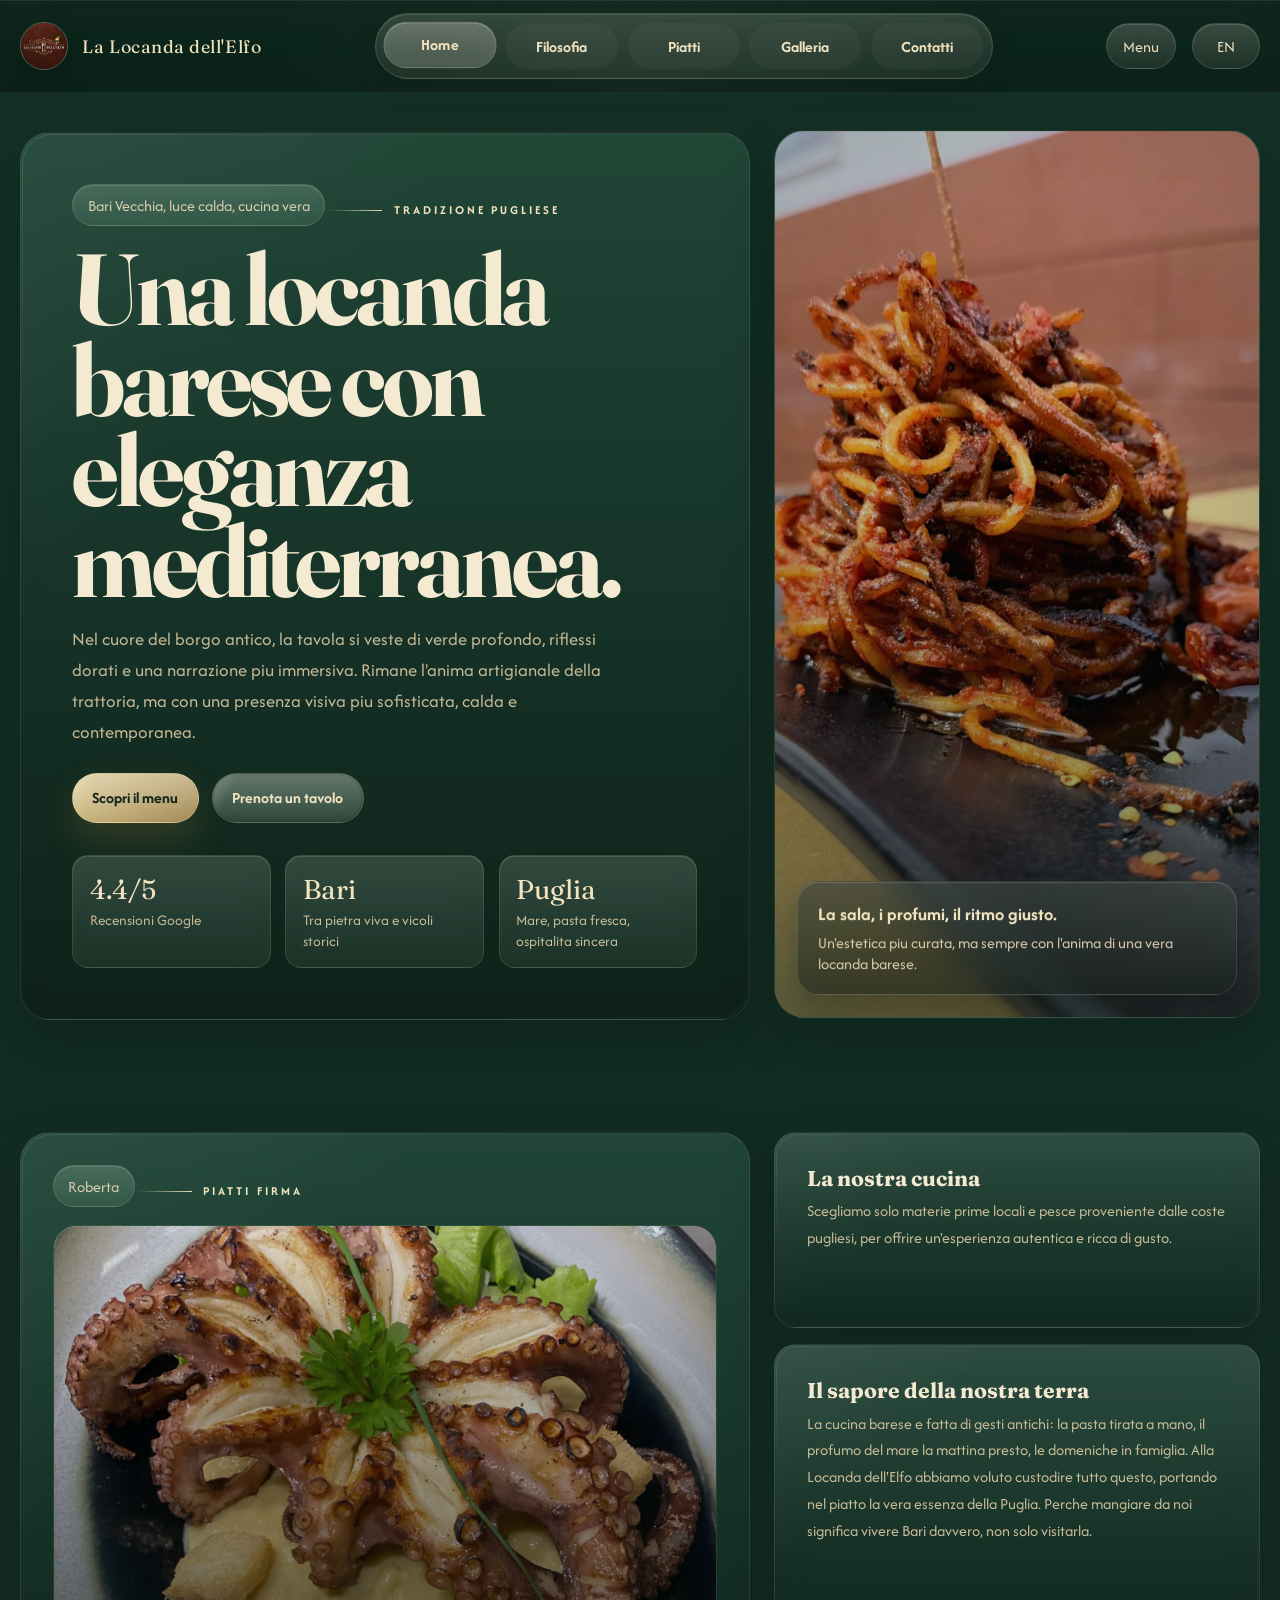
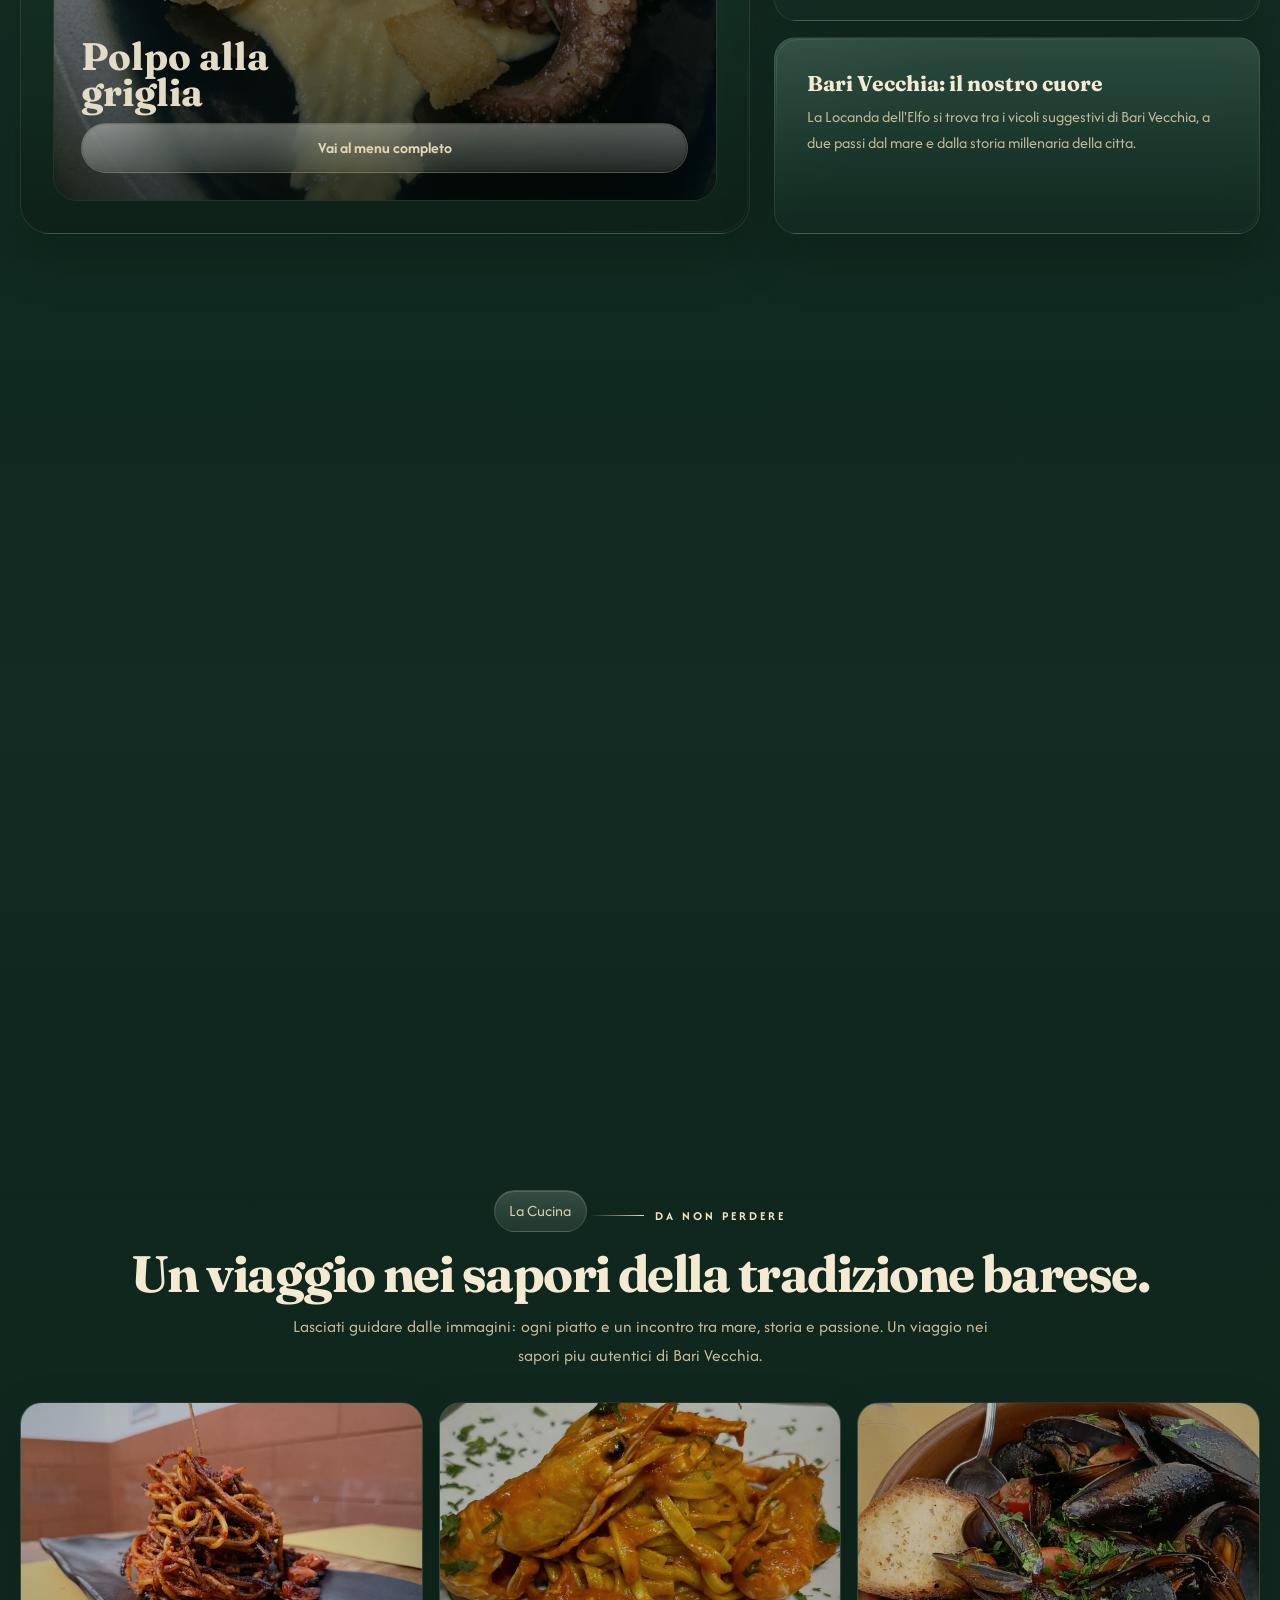
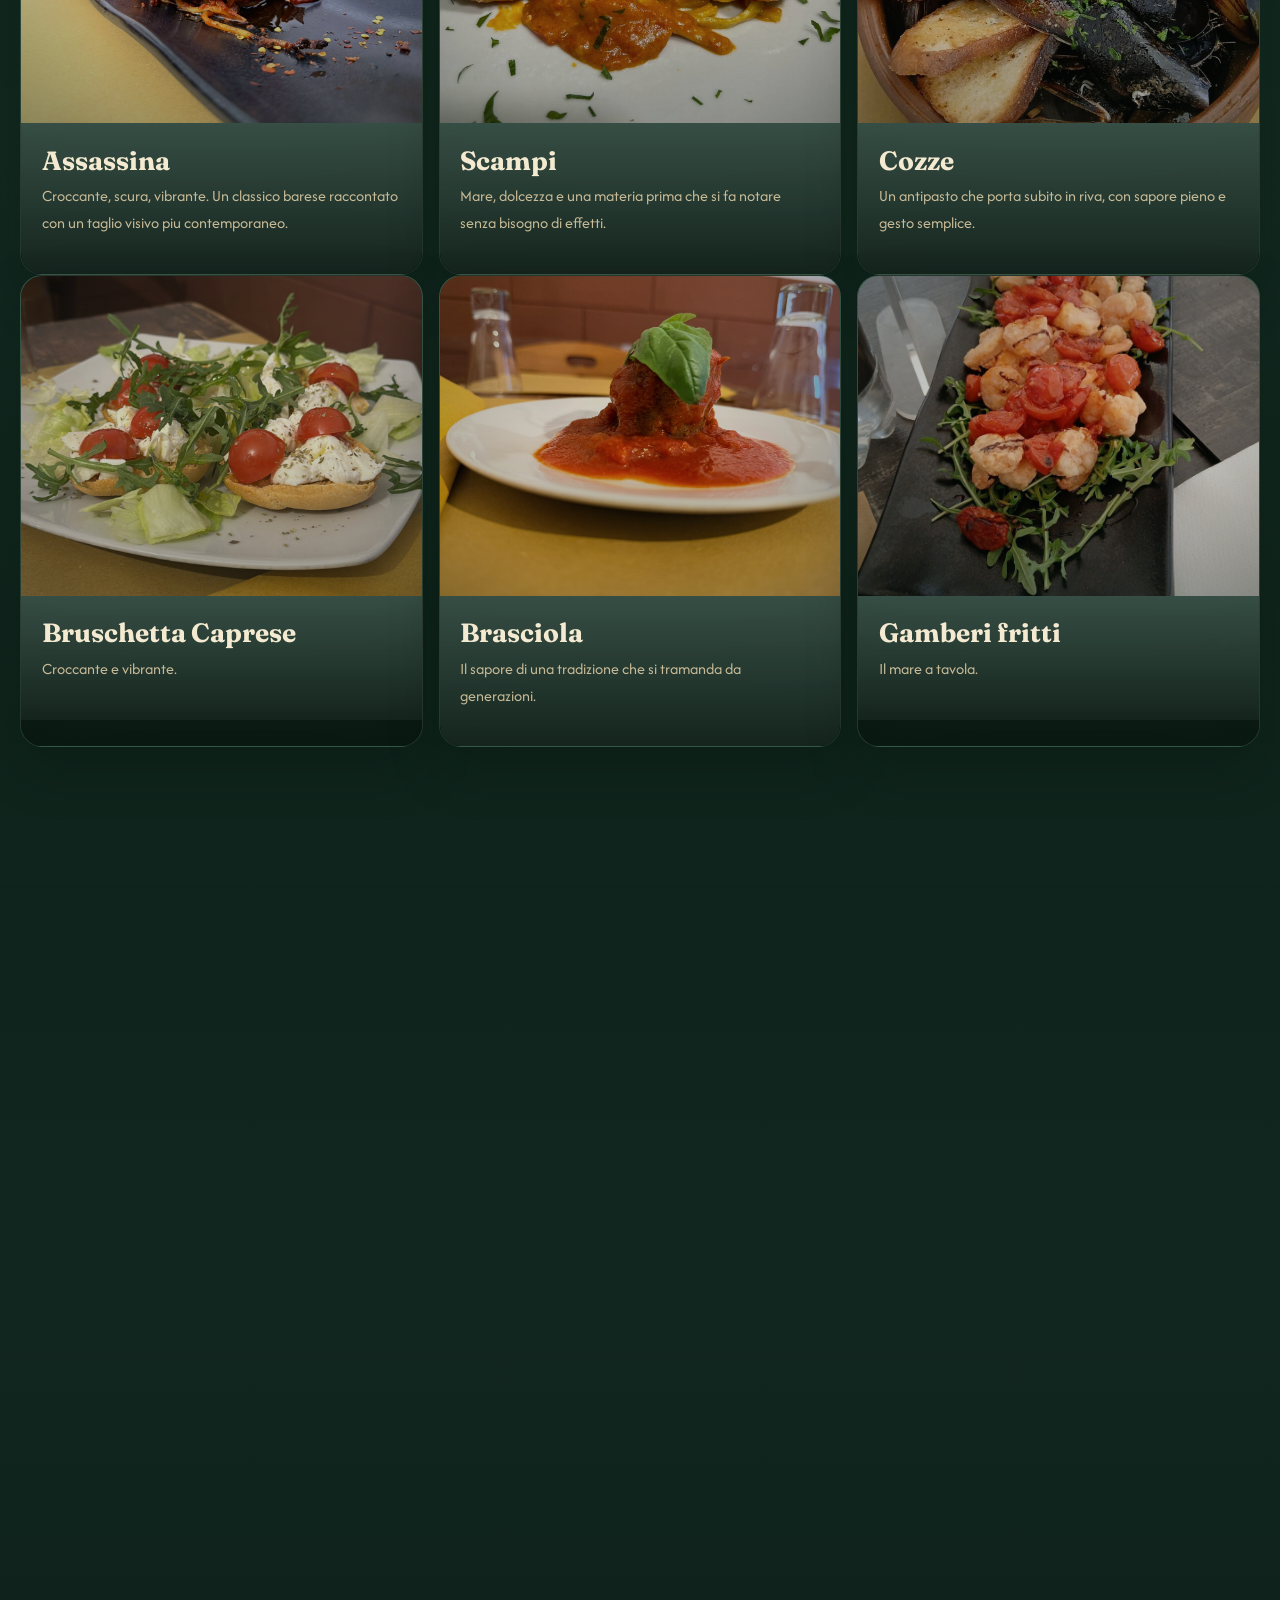
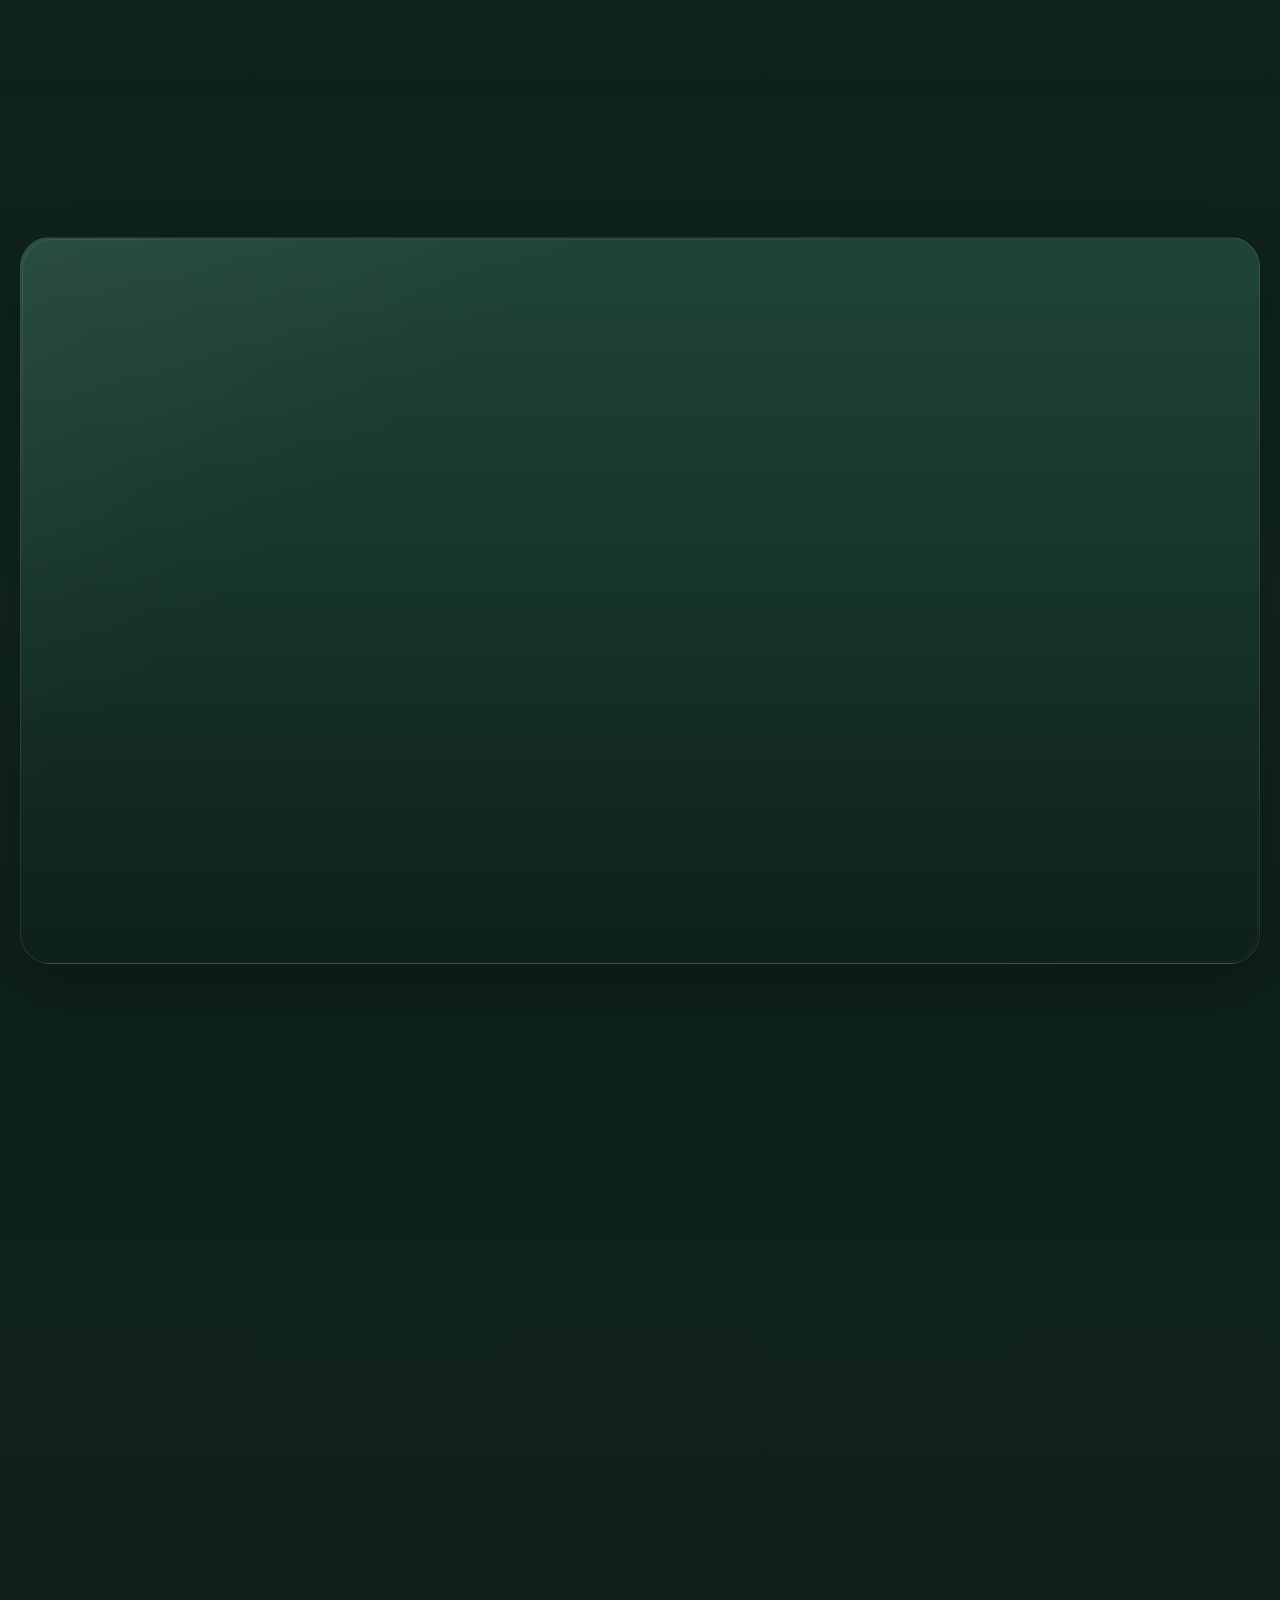
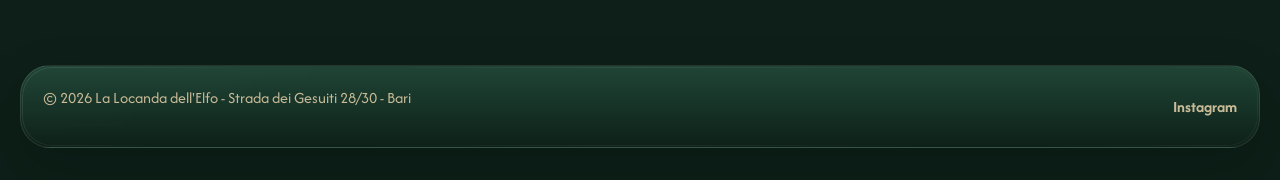
==== commit a4c14f35: "add other pictures" ====
--- a/index.html
+++ b/index.html
@@ -220,6 +220,29 @@
             </div>
           </article>
         </div>
+                <div class="signature-grid">
+          <article class="dish-card reveal">
+            <img src="assets/img/bruschettacaprese.jpeg" alt="Bruschetta alla Caprese">
+            <div class="dish-card-content">
+              <h3>Bruschetta Caprese</h3>
+              <p>Croccante e vibrante.</p>
+            </div>
+          </article>
+          <article class="dish-card reveal delay-1">
+            <img src="assets/img/brasciola.jpeg" alt="Brasciola">
+            <div class="dish-card-content">
+              <h3>Brasciola</h3>
+              <p>Il sapore di una tradizione che si tramanda da generazioni.</p>
+            </div>
+          </article>
+          <article class="dish-card reveal delay-2">
+            <img src="assets/img/gemberettifritti.jpeg" alt="Gamberi fritti">
+            <div class="dish-card-content">
+              <h3>Gamberi fritti</h3>
+              <p>Il mare a tavola.</p>
+            </div>
+          </article>
+        </div>
       </div>
     </section>
 
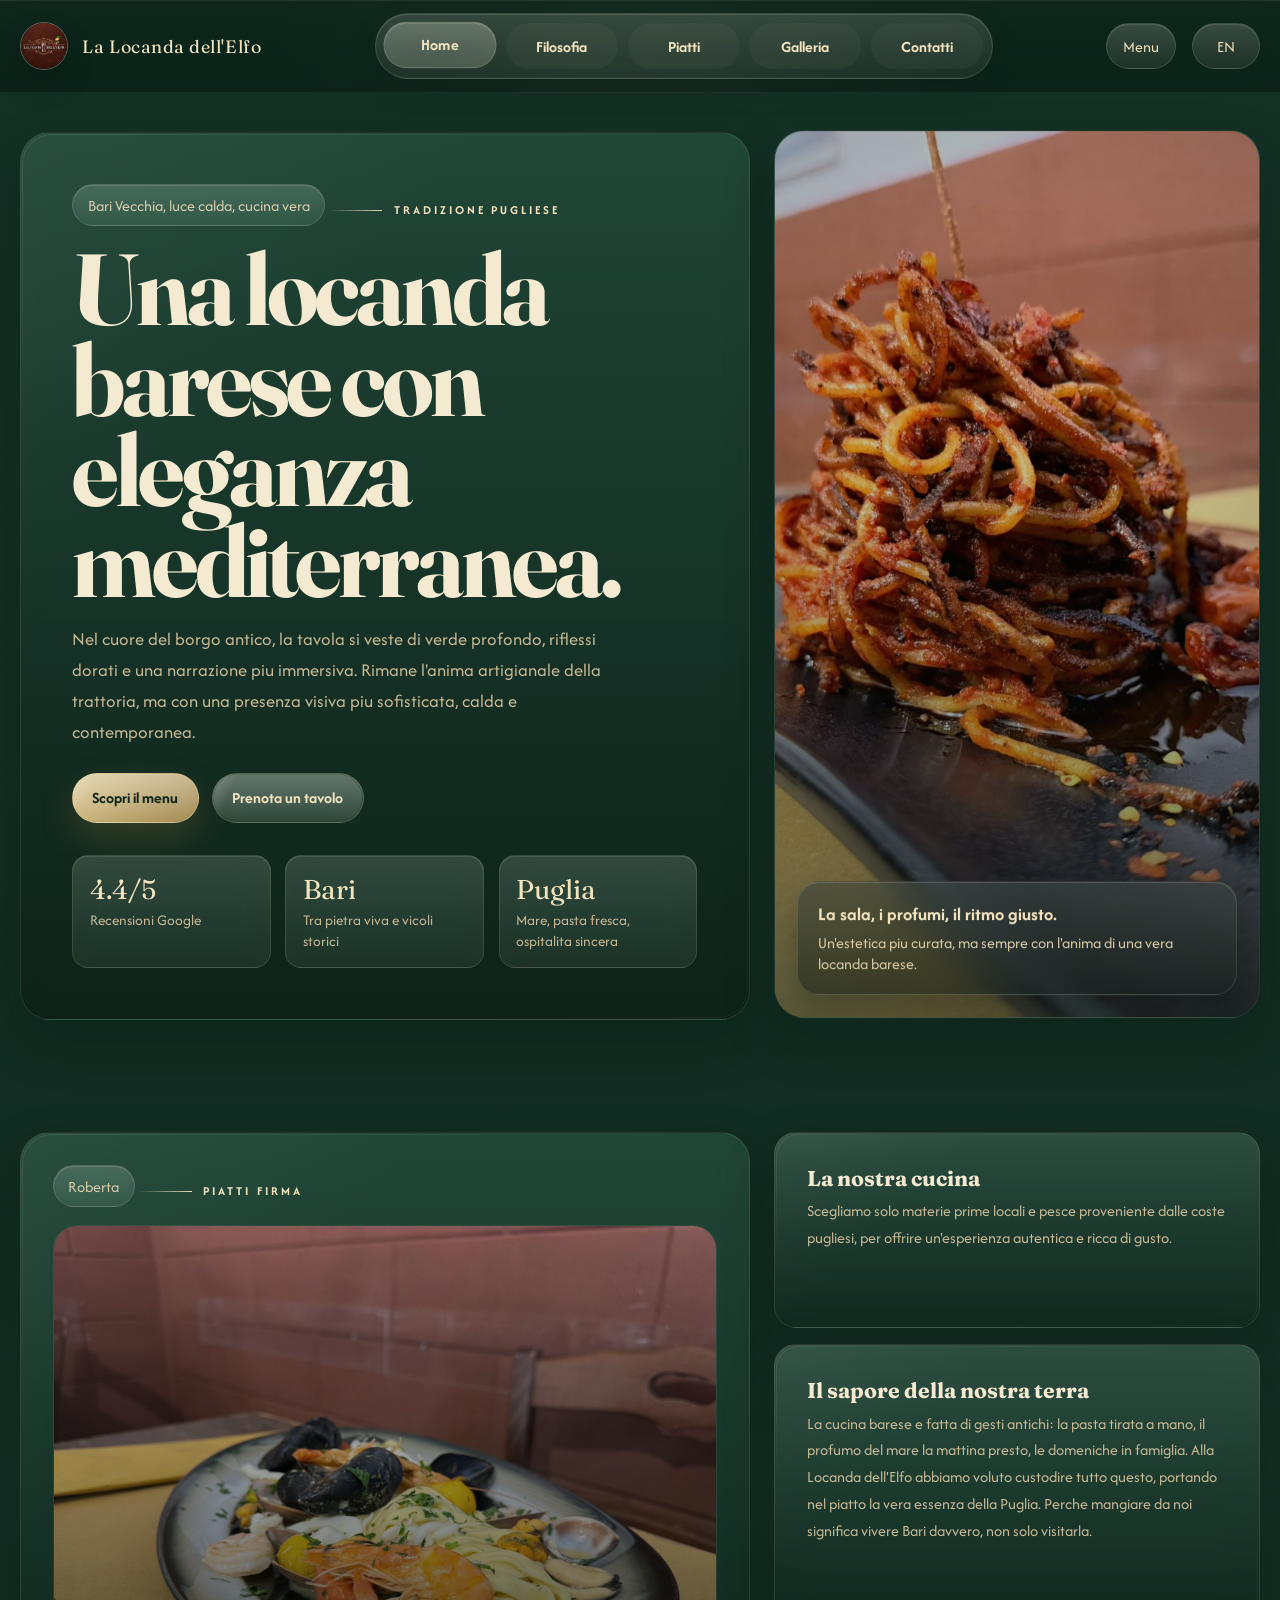
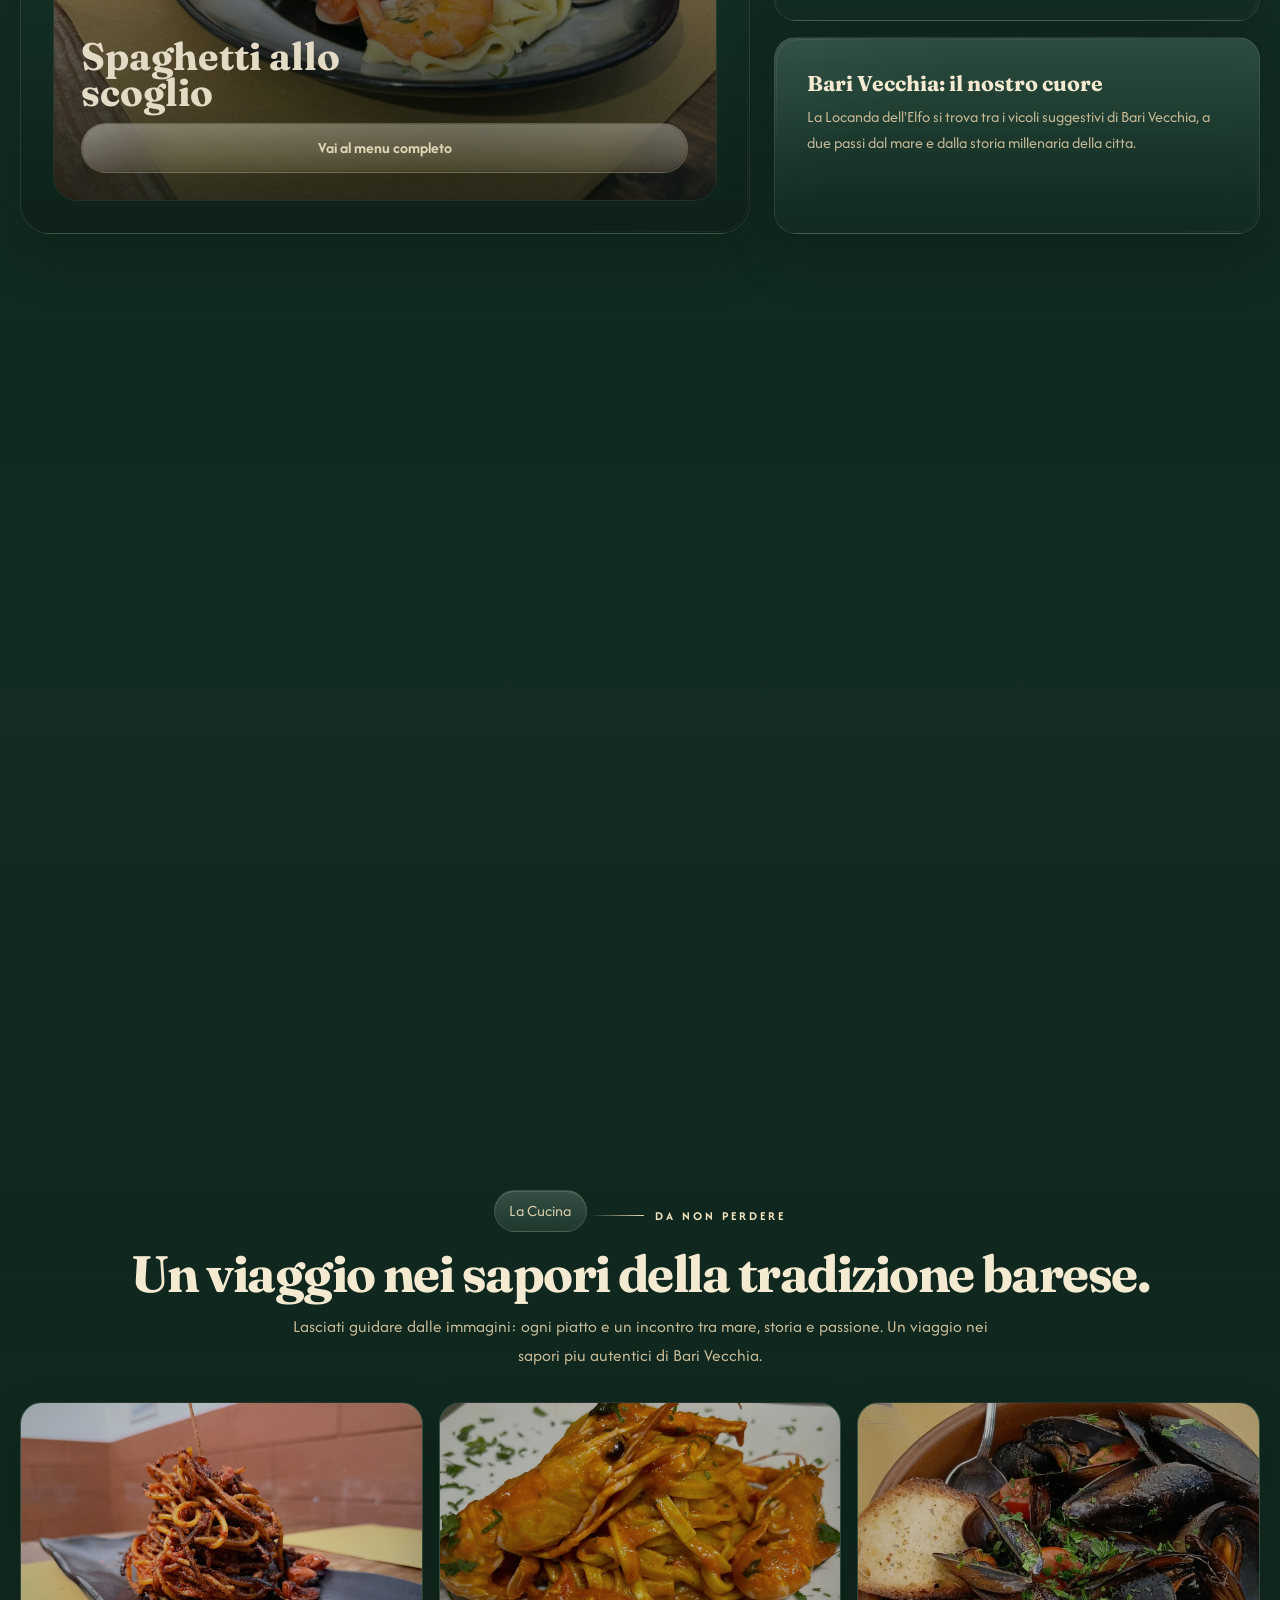
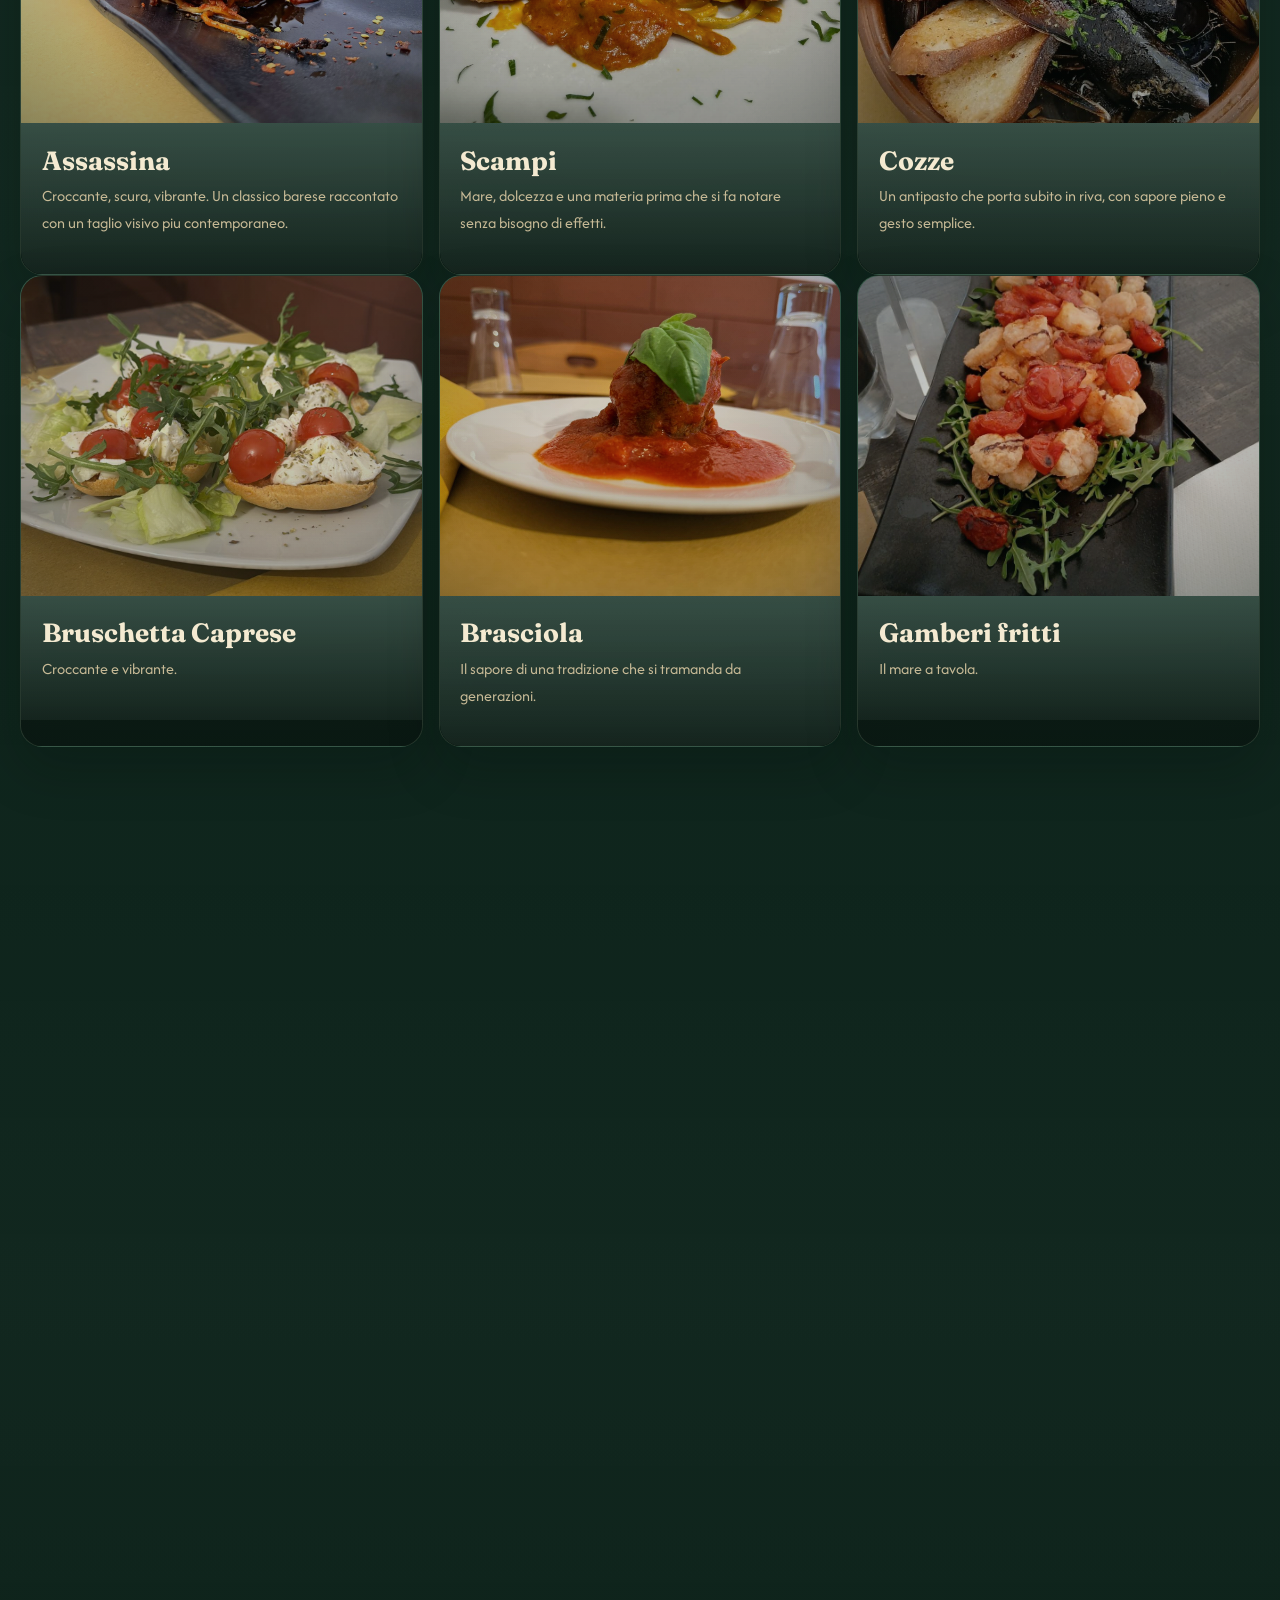
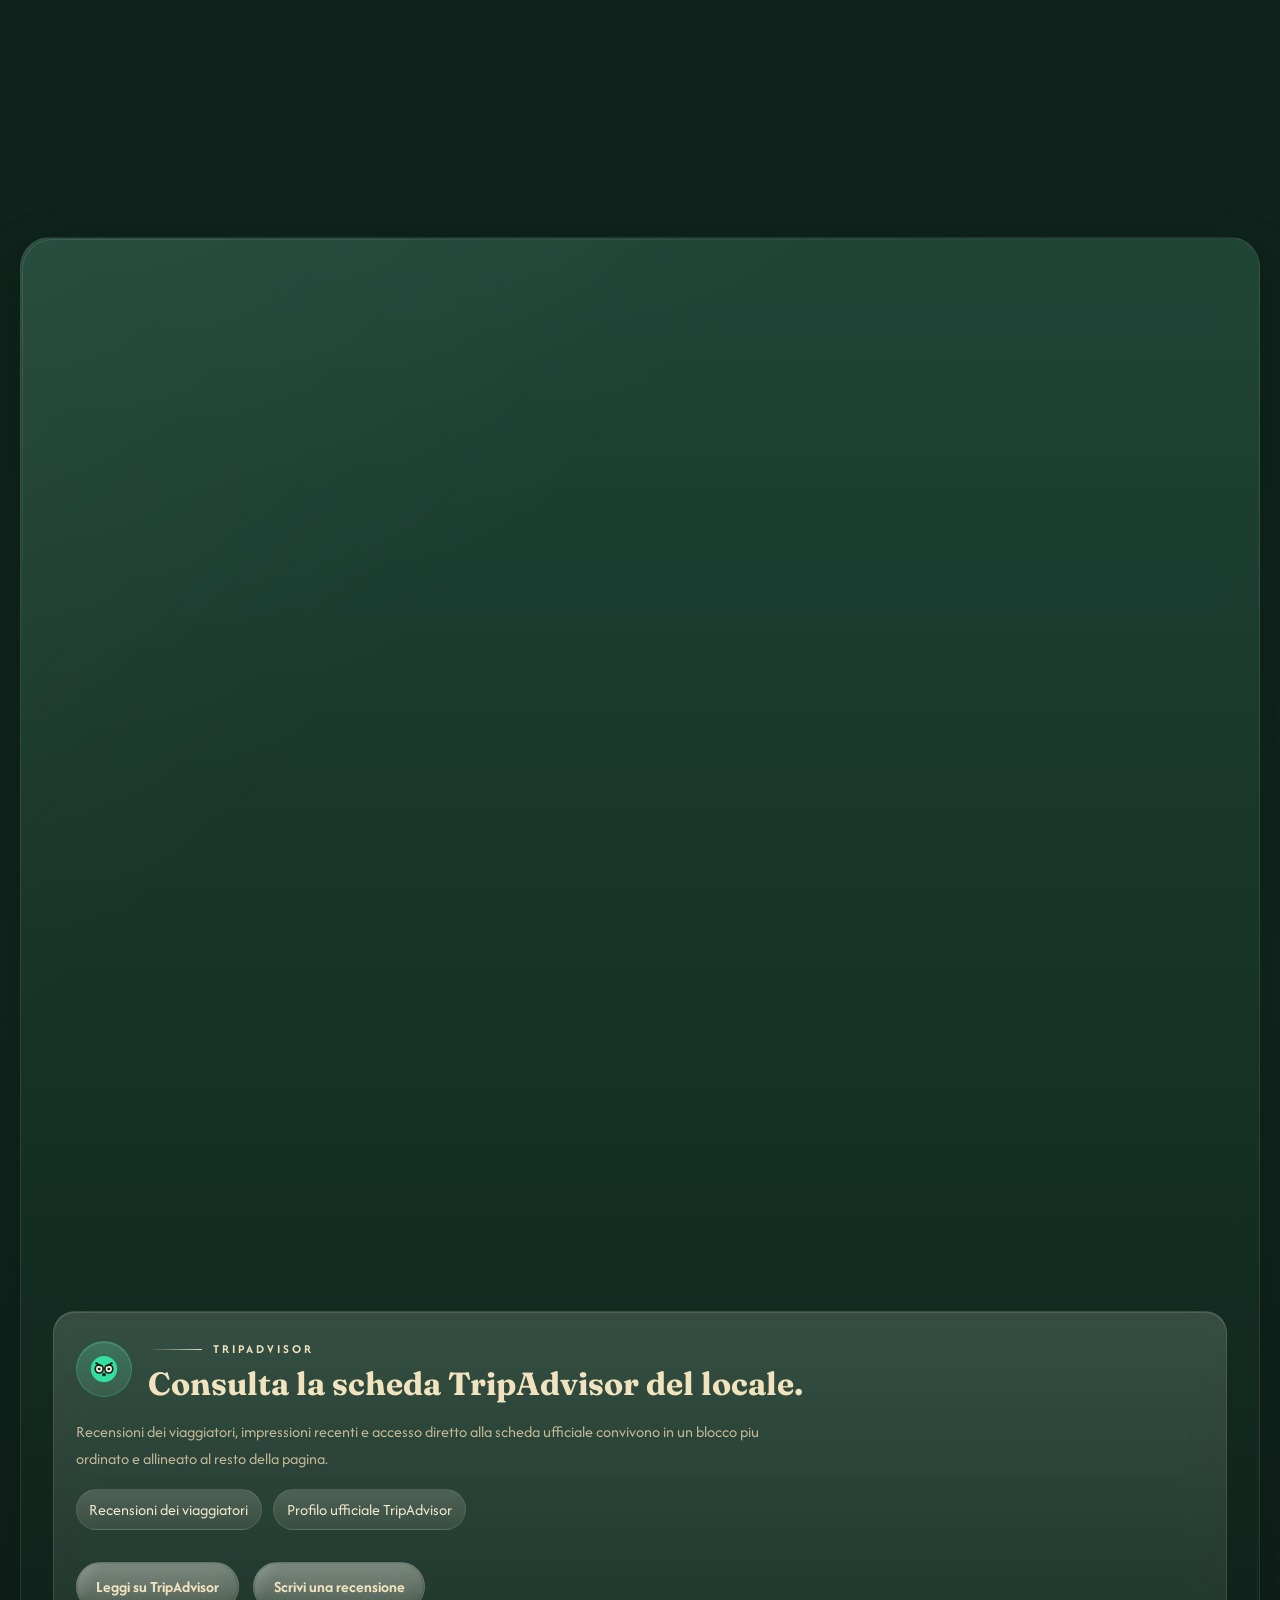
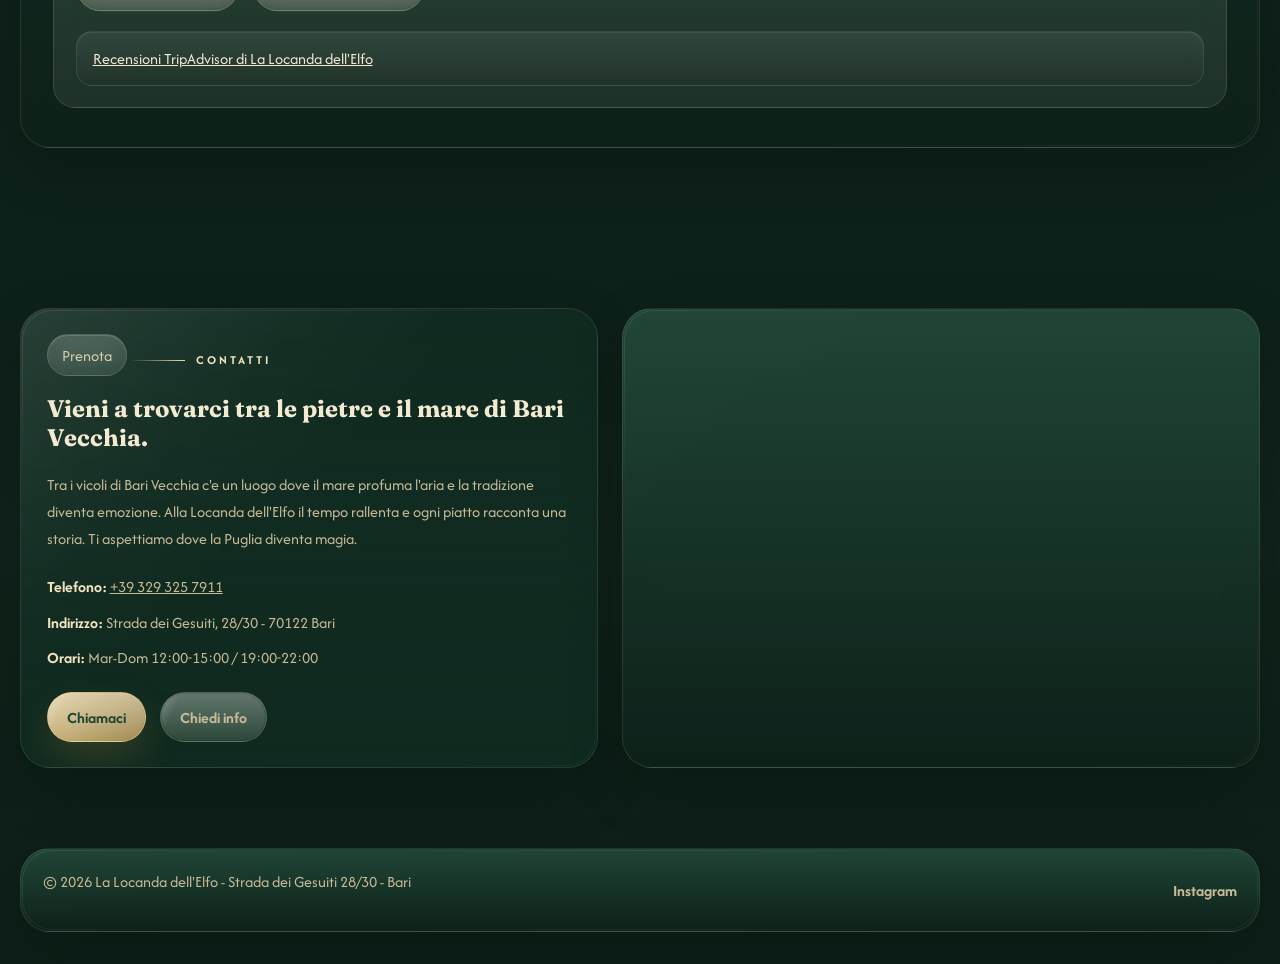
==== commit 0c91f064: "add businss" ====
--- a/index.html
+++ b/index.html
@@ -310,6 +310,32 @@
             </div>
           </header>
 
+          <div class="google-profile-card reveal delay-1" aria-label="Profilo Google Business di La Locanda dell'Elfo">
+            <div class="google-profile-head">
+              <div class="google-mark" aria-hidden="true">
+                <svg width="28" height="28" viewBox="0 0 48 48">
+                  <path fill="#FFC107" d="M43.6 20.5h-1.9V20H24v8h11.3c-1.7 4.6-6 8-11.3 8-6.6 0-12-5.4-12-12s5.4-12 12-12c3 0 5.7 1.1 7.8 2.9l5.7-5.7C33.6 7 29.1 5 24 5 13 5 4 14 4 25s9 20 20 20 19-9 19-20c0-1.5-.2-3-.4-4.5z"></path>
+                  <path fill="#FF3D00" d="M6.3 14.7l6.6 4.8C14.5 16 18.9 13 24 13c3 0 5.7 1.1 7.8 2.9l5.7-5.7C33.6 7 29.1 5 24 5c-7.7 0-14.3 4.3-17.7 10.7z"></path>
+                  <path fill="#4CAF50" d="M24 45c5 0 9.6-2 12.9-5.2l-6-5c-1.9 1.5-4.3 2.2-6.9 2.2-5.2 0-9.5-3.3-11.2-8l-6.6 5C9.5 40.6 16.2 45 24 45z"></path>
+                  <path fill="#1976D2" d="M43.6 20.5H24v8h11.3c-.8 2.2-2.3 4.1-4.3 5.5l6 5C40.1 35.8 44 30.8 44 24c0-1.5-.2-3-.4-4.5z"></path>
+                </svg>
+              </div>
+              <div>
+                <span class="eyebrow">Google Business</span>
+                <h3>Consulta la scheda Google del locale.</h3>
+              </div>
+            </div>
+            <p class="google-profile-copy">Orari, posizione e recensioni restano subito accessibili anche da Google Maps, con un passaggio rapido e chiaro per chi vuole confermare prima di prenotare.</p>
+            <div class="google-profile-meta">
+              <span class="review-pill"><strong>4.4/5</strong> su Google</span>
+              <span class="review-pill">Strada dei Gesuiti 28/30, Bari</span>
+            </div>
+            <div class="review-actions review-actions-start">
+              <a class="btn btn-secondary" href="https://www.google.com/maps/search/?api=1&query=La%20Locanda%20dell%27Elfo%20Bari" target="_blank" rel="noopener">Apri su Google Maps</a>
+              <a class="btn btn-outline-green" href="https://www.google.com/search?q=La%20Locanda%20dell%27Elfo%20Bari+recensioni" target="_blank" rel="noopener">Vedi recensioni Google</a>
+            </div>
+          </div>
+
           <div class="ct-wrap reveal delay-1">
             <div class="ct-images" id="ctImages"></div>
             <div class="ct-content">
@@ -327,6 +353,45 @@
                   <svg width="20" height="20" viewBox="0 0 24 24" fill="currentColor"><path d="M10 6L8.59 7.41 13.17 12l-4.58 4.59L10 18l6-6z"></path></svg>
                 </button>
               </div>
+            </div>
+          </div>
+
+          <div class="tripadvisor-profile-card reveal delay-2" aria-label="Scheda TripAdvisor di La Locanda dell'Elfo">
+            <div class="tripadvisor-profile-head">
+              <div class="tripadvisor-mark" aria-hidden="true">
+                <svg width="28" height="28" viewBox="0 0 64 64">
+                  <circle cx="32" cy="32" r="30" fill="#34e0a1"></circle>
+                  <circle cx="21" cy="32" r="11" fill="#101d17"></circle>
+                  <circle cx="43" cy="32" r="11" fill="#101d17"></circle>
+                  <circle cx="21" cy="32" r="7.2" fill="#f4ead1"></circle>
+                  <circle cx="43" cy="32" r="7.2" fill="#f4ead1"></circle>
+                  <circle cx="21" cy="32" r="3.1" fill="#101d17"></circle>
+                  <circle cx="43" cy="32" r="3.1" fill="#101d17"></circle>
+                  <circle cx="32" cy="44.5" r="4.2" fill="#101d17"></circle>
+                  <path d="M14 18.5 23.5 24M50 18.5 40.5 24" stroke="#101d17" stroke-width="4.2" stroke-linecap="round"></path>
+                </svg>
+              </div>
+              <div>
+                <span class="eyebrow">TripAdvisor</span>
+                <h3>Consulta la scheda TripAdvisor del locale.</h3>
+              </div>
+            </div>
+            <p class="tripadvisor-profile-copy">Recensioni dei viaggiatori, impressioni recenti e accesso diretto alla scheda ufficiale convivono in un blocco piu ordinato e allineato al resto della pagina.</p>
+            <div class="tripadvisor-profile-meta">
+              <span class="review-pill">Recensioni dei viaggiatori</span>
+              <span class="review-pill">Profilo ufficiale TripAdvisor</span>
+            </div>
+            <div class="review-actions review-actions-start">
+              <a class="btn btn-secondary" href="https://www.tripadvisor.it/Restaurant_Review-g187874-d3608637-Reviews-La_Locanda_dell_Elfo-Bari_Province_of_Bari_Puglia.html" target="_blank" rel="noopener">Leggi su TripAdvisor</a>
+              <a class="btn btn-outline-green" href="https://www.tripadvisor.it/UserReview-g187874-d3608637-La_Locanda_dell_Elfo-Bari_Province_of_Bari_Puglia.html" target="_blank" rel="noopener">Scrivi una recensione</a>
+            </div>
+            <div class="tripadvisor-widget-shell" aria-label="Widget TripAdvisor La Locanda dell'Elfo">
+              <div id="TA_selfserveprop101" class="TA_selfserveprop">
+                <ul class="TA_links">
+                  <li><a href="https://www.tripadvisor.it/Restaurant_Review-g187874-d3608637-Reviews-La_Locanda_dell_Elfo-Bari_Province_of_Bari_Puglia.html" target="_blank" rel="noopener">Recensioni TripAdvisor di La Locanda dell'Elfo</a></li>
+                </ul>
+              </div>
+              <script async src="https://www.jscache.com/wejs?wtype=selfserveprop&amp;uniq=101&amp;locationId=3608637&amp;lang=it_IT&amp;rating=true&amp;nreviews=4&amp;writereviewlink=true&amp;popIdx=true&amp;iswide=true&amp;border=true&amp;display_version=2"></script>
             </div>
           </div>
         </div>
--- a/assets/css/style.css
+++ b/assets/css/style.css
@@ -1078,6 +1078,313 @@
   margin-top: 1.5rem;
 }
 
+.review-actions {
+  display: flex;
+  justify-content: center;
+  flex-wrap: wrap;
+  gap: 0.9rem;
+  margin-top: 2rem;
+}
+
+.review-actions-start {
+  justify-content: flex-start;
+}
+
+.google-profile-card,
+.tripadvisor-profile-card {
+  margin-top: 2rem;
+  padding: 1.35rem;
+  border-radius: var(--radius-lg);
+  background:
+    linear-gradient(180deg, rgba(255, 255, 255, 0.13), rgba(255, 255, 255, 0.04)),
+    rgba(245, 232, 199, 0.04);
+  border: 1px solid rgba(245, 232, 199, 0.12);
+  box-shadow: inset 0 1px 0 rgba(255, 255, 255, 0.12);
+  backdrop-filter: blur(18px) saturate(130%);
+}
+
+.google-profile-head,
+.tripadvisor-profile-head {
+  display: flex;
+  align-items: center;
+  gap: 1rem;
+}
+
+.google-mark,
+.tripadvisor-mark {
+  display: inline-flex;
+  align-items: center;
+  justify-content: center;
+  width: 3.5rem;
+  height: 3.5rem;
+  border-radius: 50%;
+  background:
+    linear-gradient(180deg, rgba(255, 255, 255, 0.18), rgba(255, 255, 255, 0.06)),
+    rgba(245, 232, 199, 0.06);
+  border: 1px solid rgba(245, 232, 199, 0.12);
+  box-shadow: inset 0 1px 0 rgba(255, 255, 255, 0.14);
+  flex: 0 0 auto;
+}
+
+.tripadvisor-mark {
+  background:
+    linear-gradient(180deg, rgba(52, 224, 161, 0.22), rgba(52, 224, 161, 0.08)),
+    rgba(245, 232, 199, 0.06);
+  border-color: rgba(52, 224, 161, 0.26);
+}
+
+.google-mark svg,
+.tripadvisor-mark svg {
+  display: block;
+}
+
+.google-profile-head h3,
+.tripadvisor-profile-head h3 {
+  margin: 0.45rem 0 0;
+  font-size: clamp(1.45rem, 3vw, 2rem);
+  color: var(--accent-soft);
+}
+
+.google-profile-copy,
+.tripadvisor-profile-copy {
+  margin: 1rem 0 0;
+  color: var(--muted);
+  max-width: 44rem;
+}
+
+.google-profile-meta,
+.tripadvisor-profile-meta {
+  display: flex;
+  flex-wrap: wrap;
+  gap: 0.7rem;
+  margin-top: 1rem;
+}
+
+.review-pill {
+  display: inline-flex;
+  align-items: center;
+  gap: 0.4rem;
+  padding: 0.55rem 0.8rem;
+  border-radius: 999px;
+  background:
+    linear-gradient(180deg, rgba(255, 255, 255, 0.13), rgba(255, 255, 255, 0.04)),
+    rgba(245, 232, 199, 0.05);
+  border: 1px solid rgba(245, 232, 199, 0.1);
+}
+
+.tripadvisor-widget-shell {
+  margin-top: 1.2rem;
+  padding: 1rem;
+  border-radius: var(--radius-md);
+  background:
+    linear-gradient(180deg, rgba(255, 255, 255, 0.1), rgba(255, 255, 255, 0.03)),
+    rgba(8, 21, 15, 0.18);
+  border: 1px solid rgba(245, 232, 199, 0.1);
+  box-shadow: inset 0 1px 0 rgba(255, 255, 255, 0.08);
+  overflow-x: auto;
+}
+
+.tripadvisor-widget-shell .TA_selfserveprop {
+  min-width: 0;
+}
+
+.tripadvisor-widget-shell .TA_links {
+  list-style: none;
+  margin: 0;
+  padding: 0;
+}
+
+.tripadvisor-widget-shell #CDSWIDSSP {
+  width: 100% !important;
+  max-width: none !important;
+  margin-inline: 0;
+}
+
+.tripadvisor-widget-shell .widSSPClickWrap,
+.tripadvisor-widget-shell .widSSPData.withBorder,
+.tripadvisor-widget-shell .widSSPReviews,
+.tripadvisor-widget-shell .widSSPOneReview {
+  width: 100% !important;
+}
+
+.tripadvisor-widget-shell .widSSPData,
+.tripadvisor-widget-shell .widSSPComponent,
+.tripadvisor-widget-shell .widSSPWrap,
+.tripadvisor-widget-shell .widSSPInformation,
+.tripadvisor-widget-shell .widSSPSummary,
+.tripadvisor-widget-shell .widSSPTrvlRtng,
+.tripadvisor-widget-shell .widSSPAll {
+  background: transparent !important;
+  box-shadow: none !important;
+}
+
+.tripadvisor-widget-shell .widSSPData.withBorder {
+  padding: 1.2rem !important;
+  border-radius: calc(var(--radius-lg) - 4px) !important;
+  border: 1px solid rgba(245, 232, 199, 0.1) !important;
+  background:
+    linear-gradient(180deg, rgba(255, 255, 255, 0.12), rgba(255, 255, 255, 0.03)),
+    rgba(8, 21, 15, 0.42) !important;
+  box-shadow:
+    inset 0 1px 0 rgba(255, 255, 255, 0.12),
+    0 20px 34px rgba(2, 11, 8, 0.16) !important;
+}
+
+@media (min-width: 920px) {
+  .tripadvisor-widget-shell .widSSPData.withBorder {
+    display: grid !important;
+    grid-template-columns: minmax(0, 0.9fr) minmax(280px, 1.1fr);
+    gap: 1rem 1.2rem !important;
+    align-items: start !important;
+  }
+
+  .tripadvisor-widget-shell .widSSPBranding {
+    grid-column: 1 / -1;
+  }
+
+  .tripadvisor-widget-shell .widSSPData.withBorder > .widSSPComponent:nth-child(2) {
+    grid-column: 1 / 2;
+  }
+
+  .tripadvisor-widget-shell .widSSPData.withBorder > .widSSPComponent:nth-child(3),
+  .tripadvisor-widget-shell .widSSPData.withBorder > .widSSPWrap:nth-child(4) {
+    grid-column: 2 / 3;
+    margin-top: 0 !important;
+  }
+
+  .tripadvisor-widget-shell .widSSPData.withBorder > .widSSPComponent:nth-child(5),
+  .tripadvisor-widget-shell .widSSPData.withBorder > .widSSPAll:nth-child(6) {
+    grid-column: 1 / -1;
+  }
+}
+
+.tripadvisor-widget-shell .widSSPBranding {
+  margin-bottom: 1rem !important;
+  padding-bottom: 0.9rem !important;
+  border-bottom: 1px solid rgba(245, 232, 199, 0.1) !important;
+}
+
+.tripadvisor-widget-shell .widSSPBranding .logo {
+  max-width: 170px !important;
+}
+
+.tripadvisor-widget-shell .widSSPH18,
+.tripadvisor-widget-shell .widSSPH11,
+.tripadvisor-widget-shell .widSSPPopIdxData,
+.tripadvisor-widget-shell .widSSPOverall,
+.tripadvisor-widget-shell .widSSPQuote,
+.tripadvisor-widget-shell .widSSPData a,
+.tripadvisor-widget-shell .widSSPData span,
+.tripadvisor-widget-shell .widSSPData dt,
+.tripadvisor-widget-shell .widSSPData dd,
+.tripadvisor-widget-shell .widSSPData li {
+  color: var(--text) !important;
+}
+
+.tripadvisor-widget-shell .widSSPH18 {
+  font-family: "Fraunces", serif !important;
+  font-size: clamp(1.5rem, 3vw, 2.05rem) !important;
+  line-height: 1.05 !important;
+  color: var(--accent-soft) !important;
+}
+
+.tripadvisor-widget-shell .widSSPH11 {
+  margin-bottom: 0.55rem !important;
+  color: var(--accent-soft) !important;
+  font-size: 0.76rem !important;
+  font-weight: 700 !important;
+  letter-spacing: 0.18em !important;
+  text-transform: uppercase !important;
+}
+
+.tripadvisor-widget-shell .widSSPOverall {
+  display: flex !important;
+  align-items: center !important;
+  gap: 0.75rem !important;
+  font-size: 1rem !important;
+}
+
+.tripadvisor-widget-shell .widSSPWrap.widSSPOptional,
+.tripadvisor-widget-shell .widSSPComponent.widSSPOptional {
+  margin-top: 1rem !important;
+}
+
+.tripadvisor-widget-shell .widSSPBullet {
+  display: grid !important;
+  gap: 0.85rem !important;
+  margin: 0.8rem 0 0 !important;
+  padding: 0 !important;
+  list-style: none !important;
+}
+
+.tripadvisor-widget-shell .widSSPBullet li {
+  display: flex !important;
+  flex-direction: column !important;
+  align-items: flex-start !important;
+  width: 100% !important;
+  padding: 0.95rem 1rem !important;
+  border-radius: var(--radius-md) !important;
+  background:
+    linear-gradient(180deg, rgba(255, 255, 255, 0.1), rgba(255, 255, 255, 0.03)),
+    rgba(245, 232, 199, 0.04) !important;
+  border: 1px solid rgba(245, 232, 199, 0.1) !important;
+}
+
+.tripadvisor-widget-shell .widSSPQuote {
+  display: block !important;
+  line-height: 1.7 !important;
+  color: var(--text-soft) !important;
+}
+
+.tripadvisor-widget-shell .widSSPBullet li > span:last-child {
+  display: inline-flex !important;
+  margin-top: 0.7rem !important;
+}
+
+.tripadvisor-widget-shell .widSSPAll {
+  display: flex !important;
+  flex-wrap: wrap !important;
+  gap: 0.8rem !important;
+  margin-top: 1rem !important;
+}
+
+.tripadvisor-widget-shell .widSSPReadReview,
+.tripadvisor-widget-shell .widSSPWriteReview {
+  list-style: none !important;
+  margin: 0 !important;
+  padding: 0 !important;
+}
+
+.tripadvisor-widget-shell .widSSPAll a {
+  display: inline-flex !important;
+  align-items: center !important;
+  justify-content: center !important;
+  min-height: 2.9rem !important;
+  padding: 0.75rem 1rem !important;
+  border-radius: 999px !important;
+  text-decoration: none !important;
+  font-weight: 700 !important;
+  color: var(--accent-soft) !important;
+  background:
+    linear-gradient(180deg, rgba(255, 255, 255, 0.16), rgba(255, 255, 255, 0.05)),
+    rgba(245, 232, 199, 0.05) !important;
+  border: 1px solid rgba(245, 232, 199, 0.12) !important;
+  transition: transform 0.22s ease, box-shadow 0.22s ease, background 0.22s ease !important;
+}
+
+.tripadvisor-widget-shell .widSSPAll a:hover,
+.tripadvisor-widget-shell .widSSPAll a:focus-visible,
+.tripadvisor-widget-shell .widSSPReviews a:hover,
+.tripadvisor-widget-shell .widSSPReviews a:focus-visible {
+  transform: translateY(-1px) !important;
+  box-shadow: 0 14px 28px rgba(2, 11, 8, 0.16) !important;
+}
+
+.tripadvisor-widget-shell .widSSPReviews a {
+  color: var(--accent-soft) !important;
+  font-weight: 700 !important;
+}
+
 .ct-btn {
   width: 3rem;
   height: 3rem;
@@ -1497,6 +1804,11 @@
 
   .story-visual::after {
     border-radius: var(--radius-xl);
+  }
+
+  .google-profile-head,
+  .tripadvisor-profile-head {
+    align-items: flex-start;
   }
 
   .signature-grid {
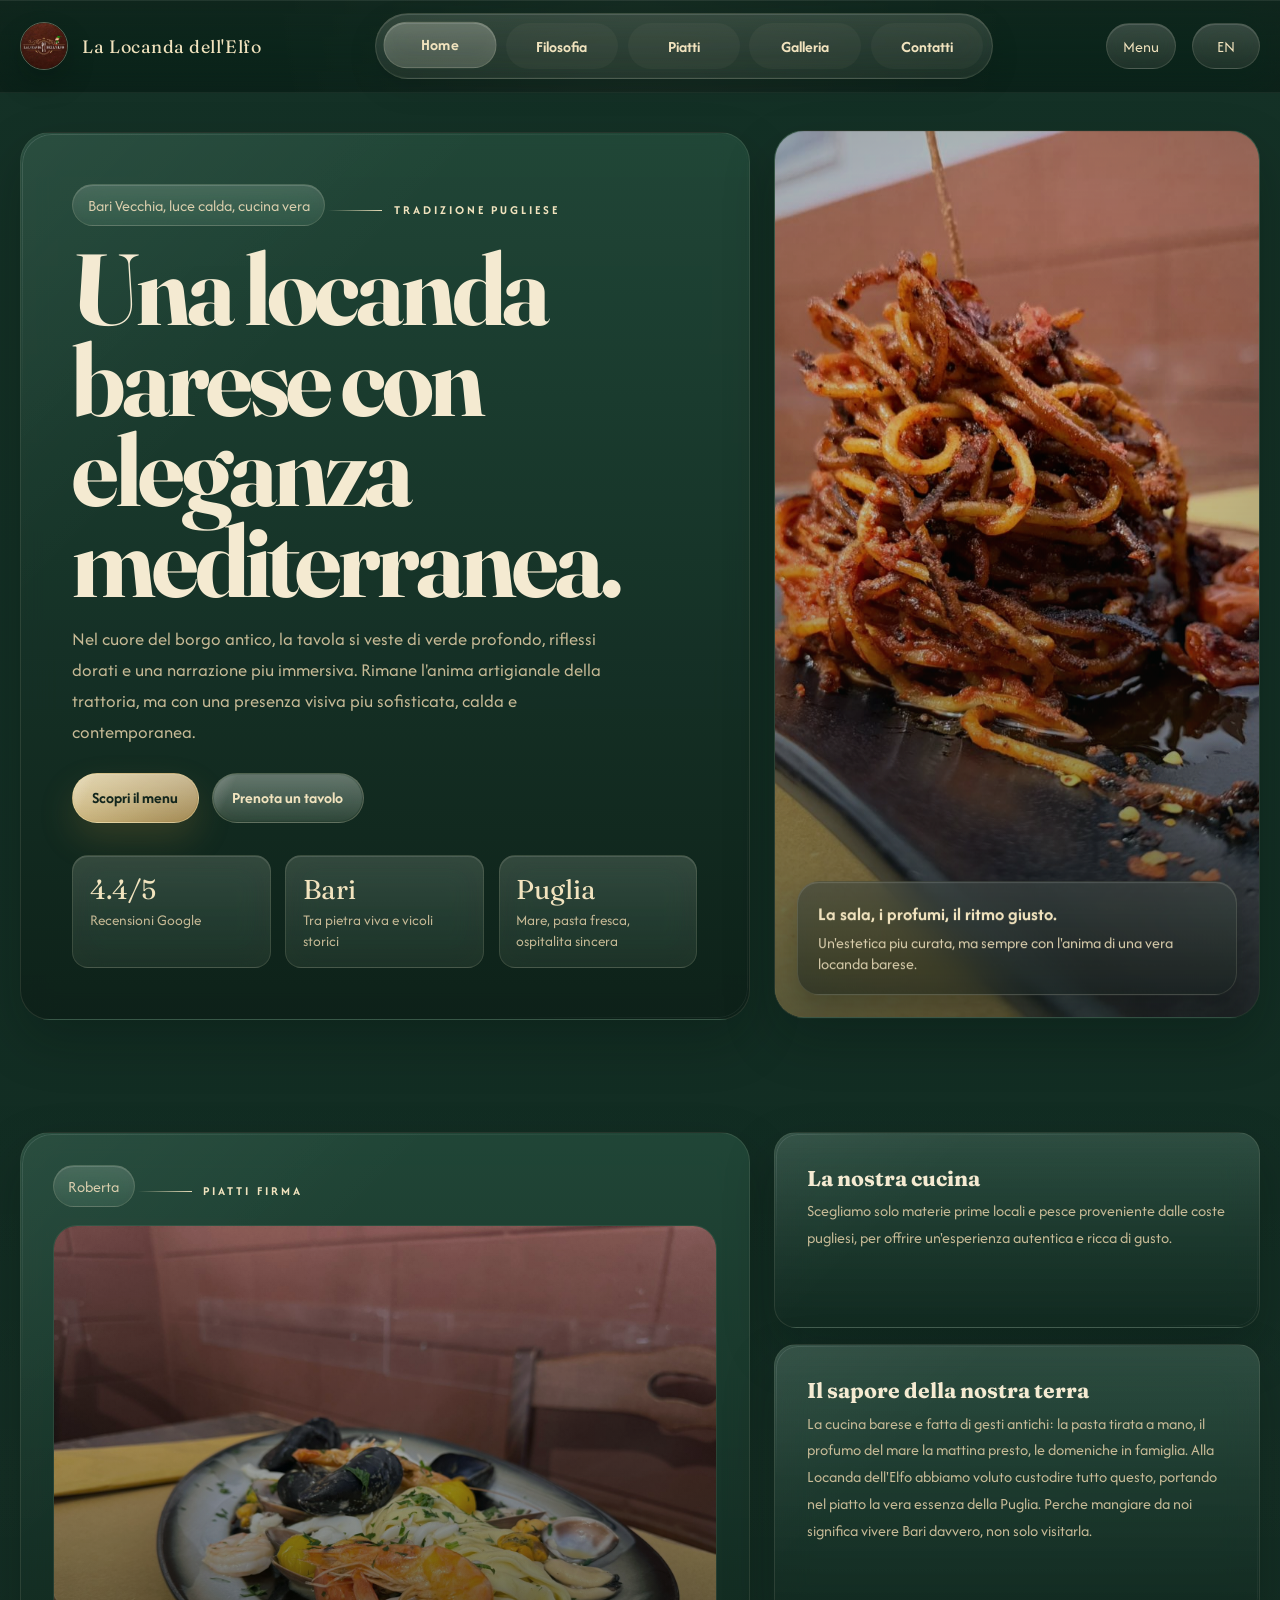
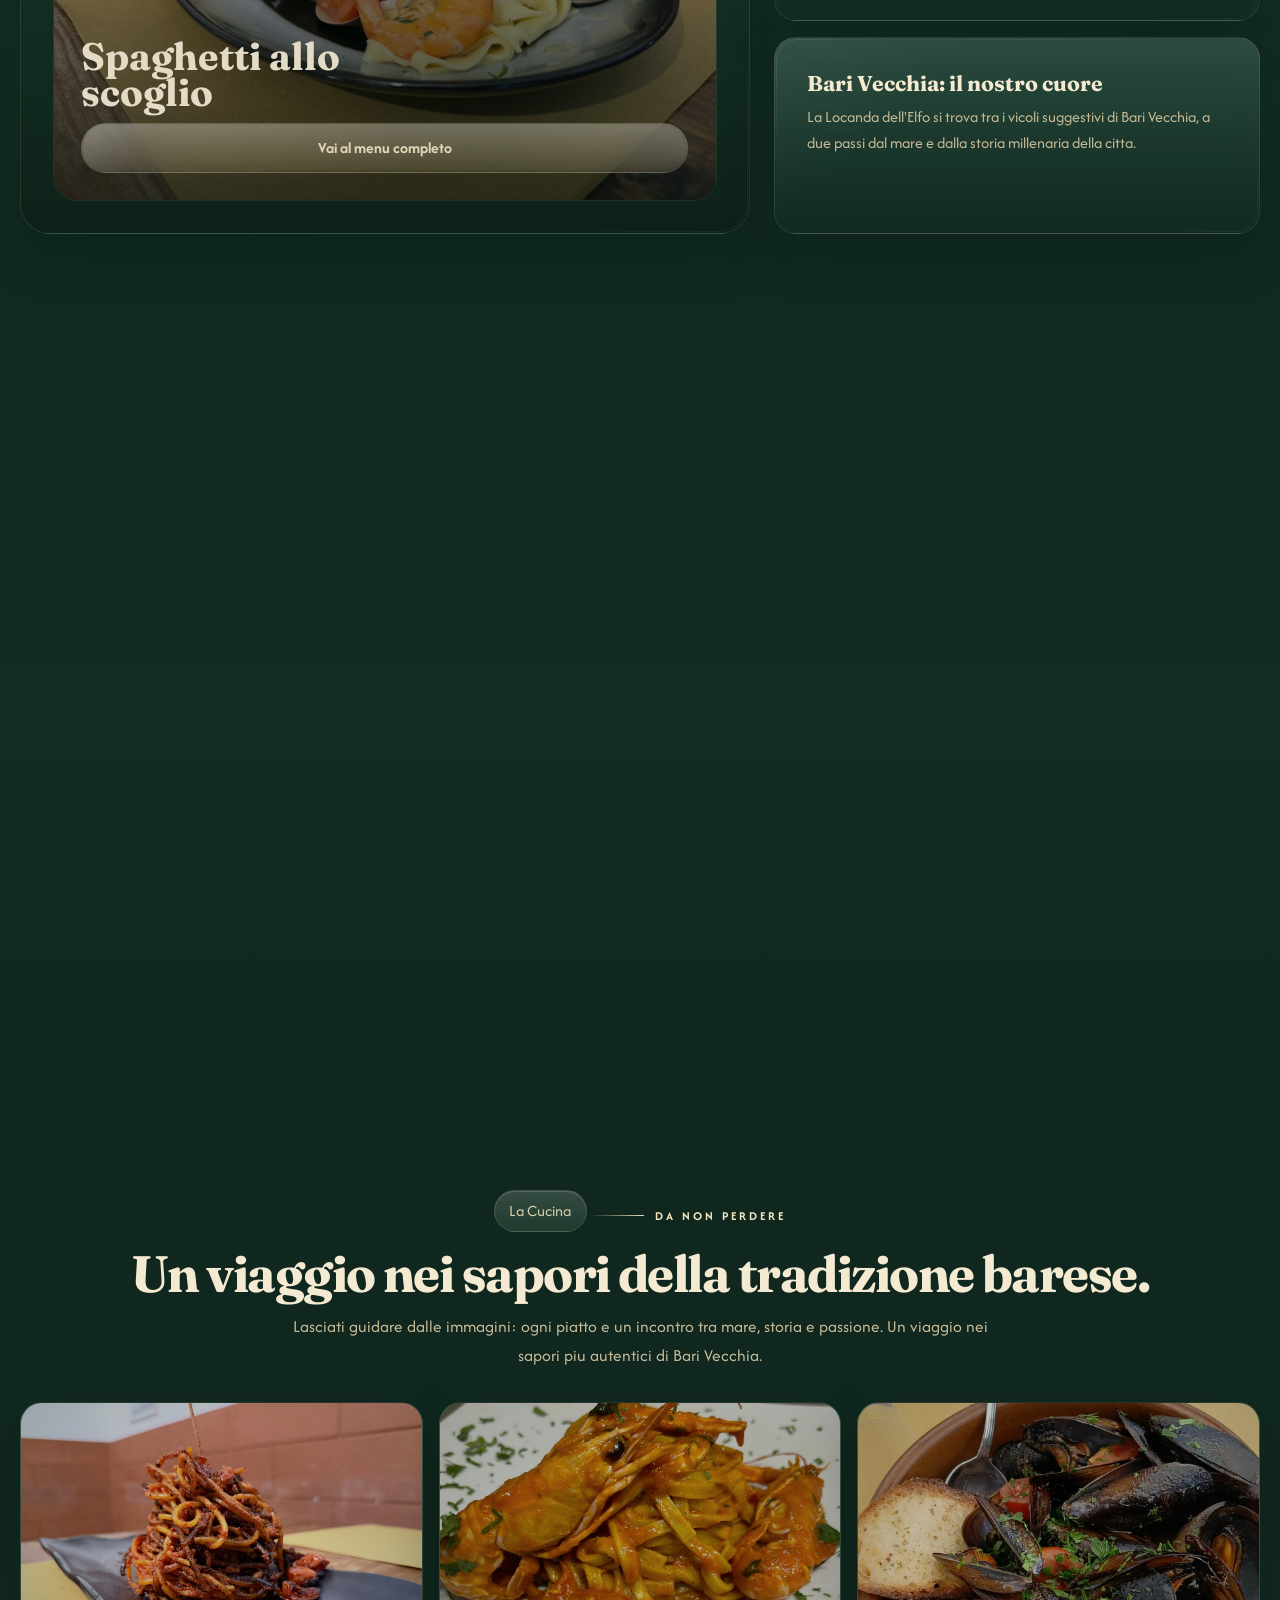
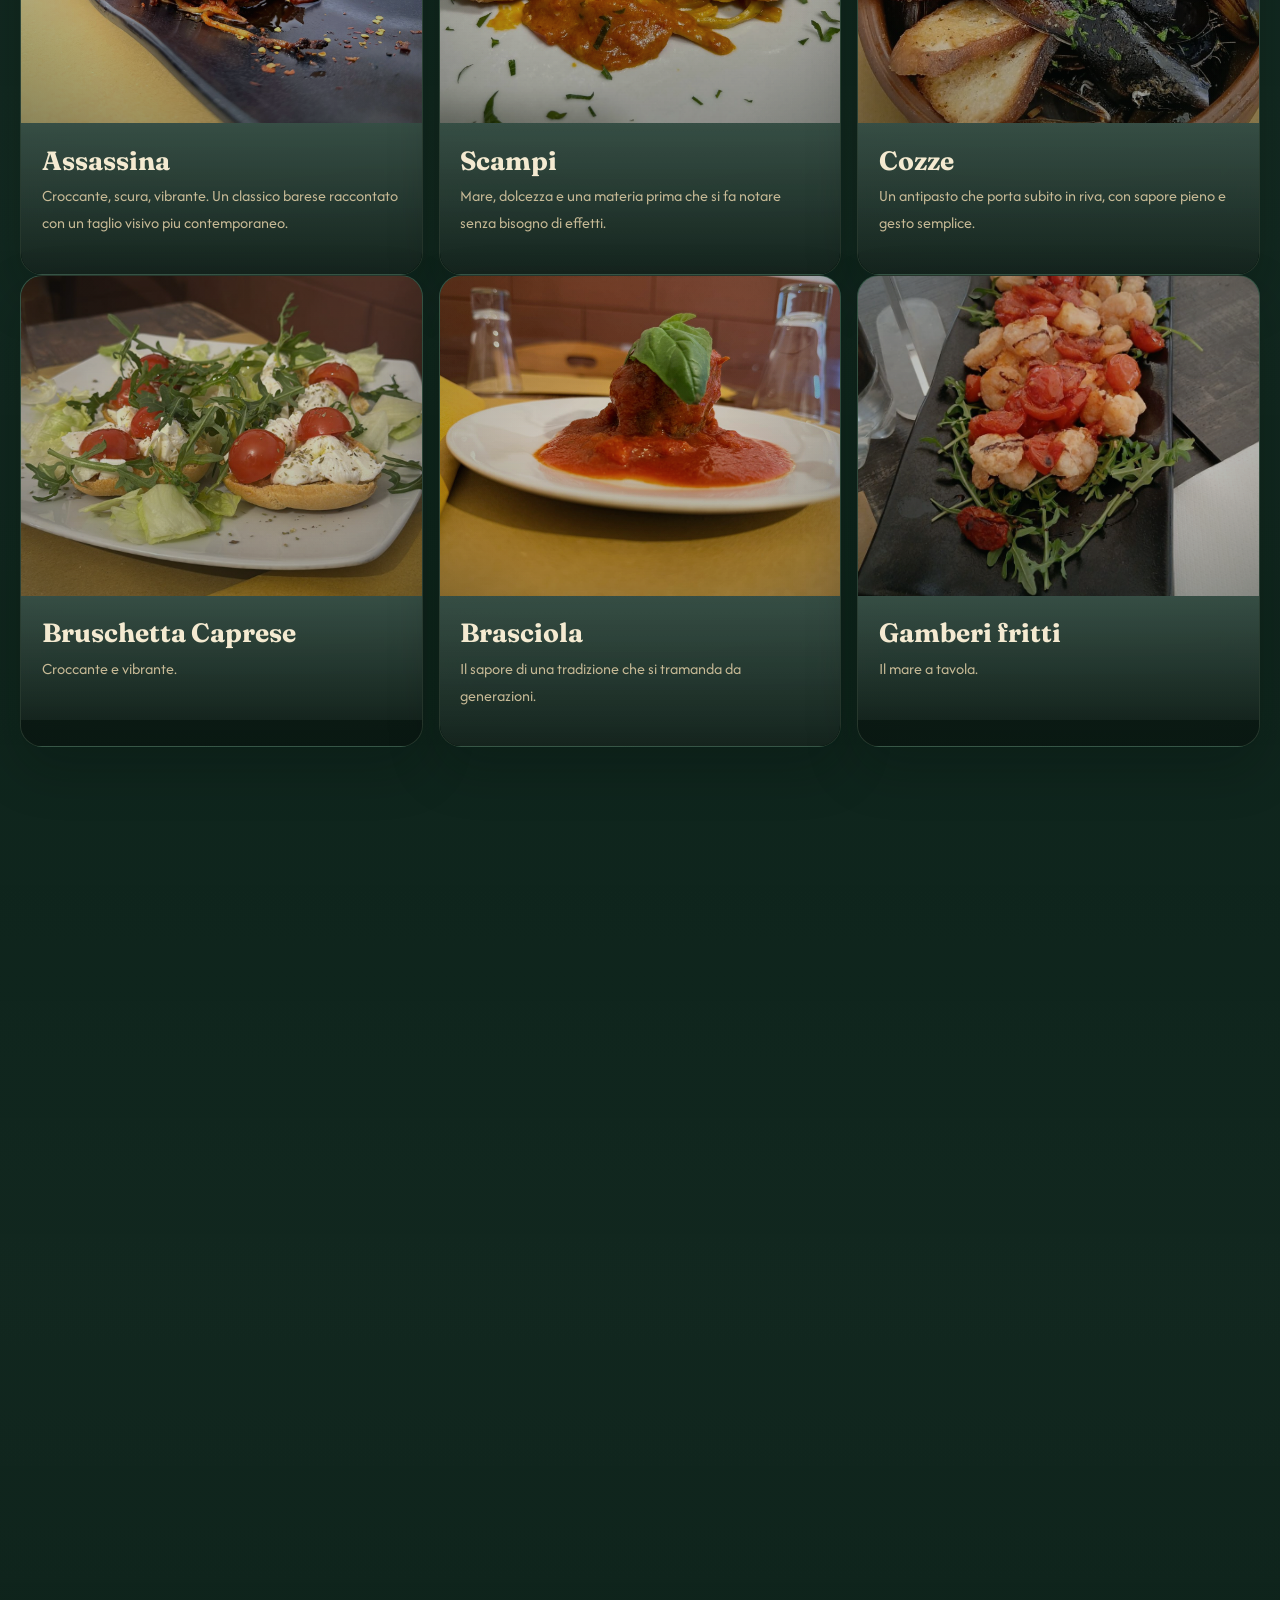
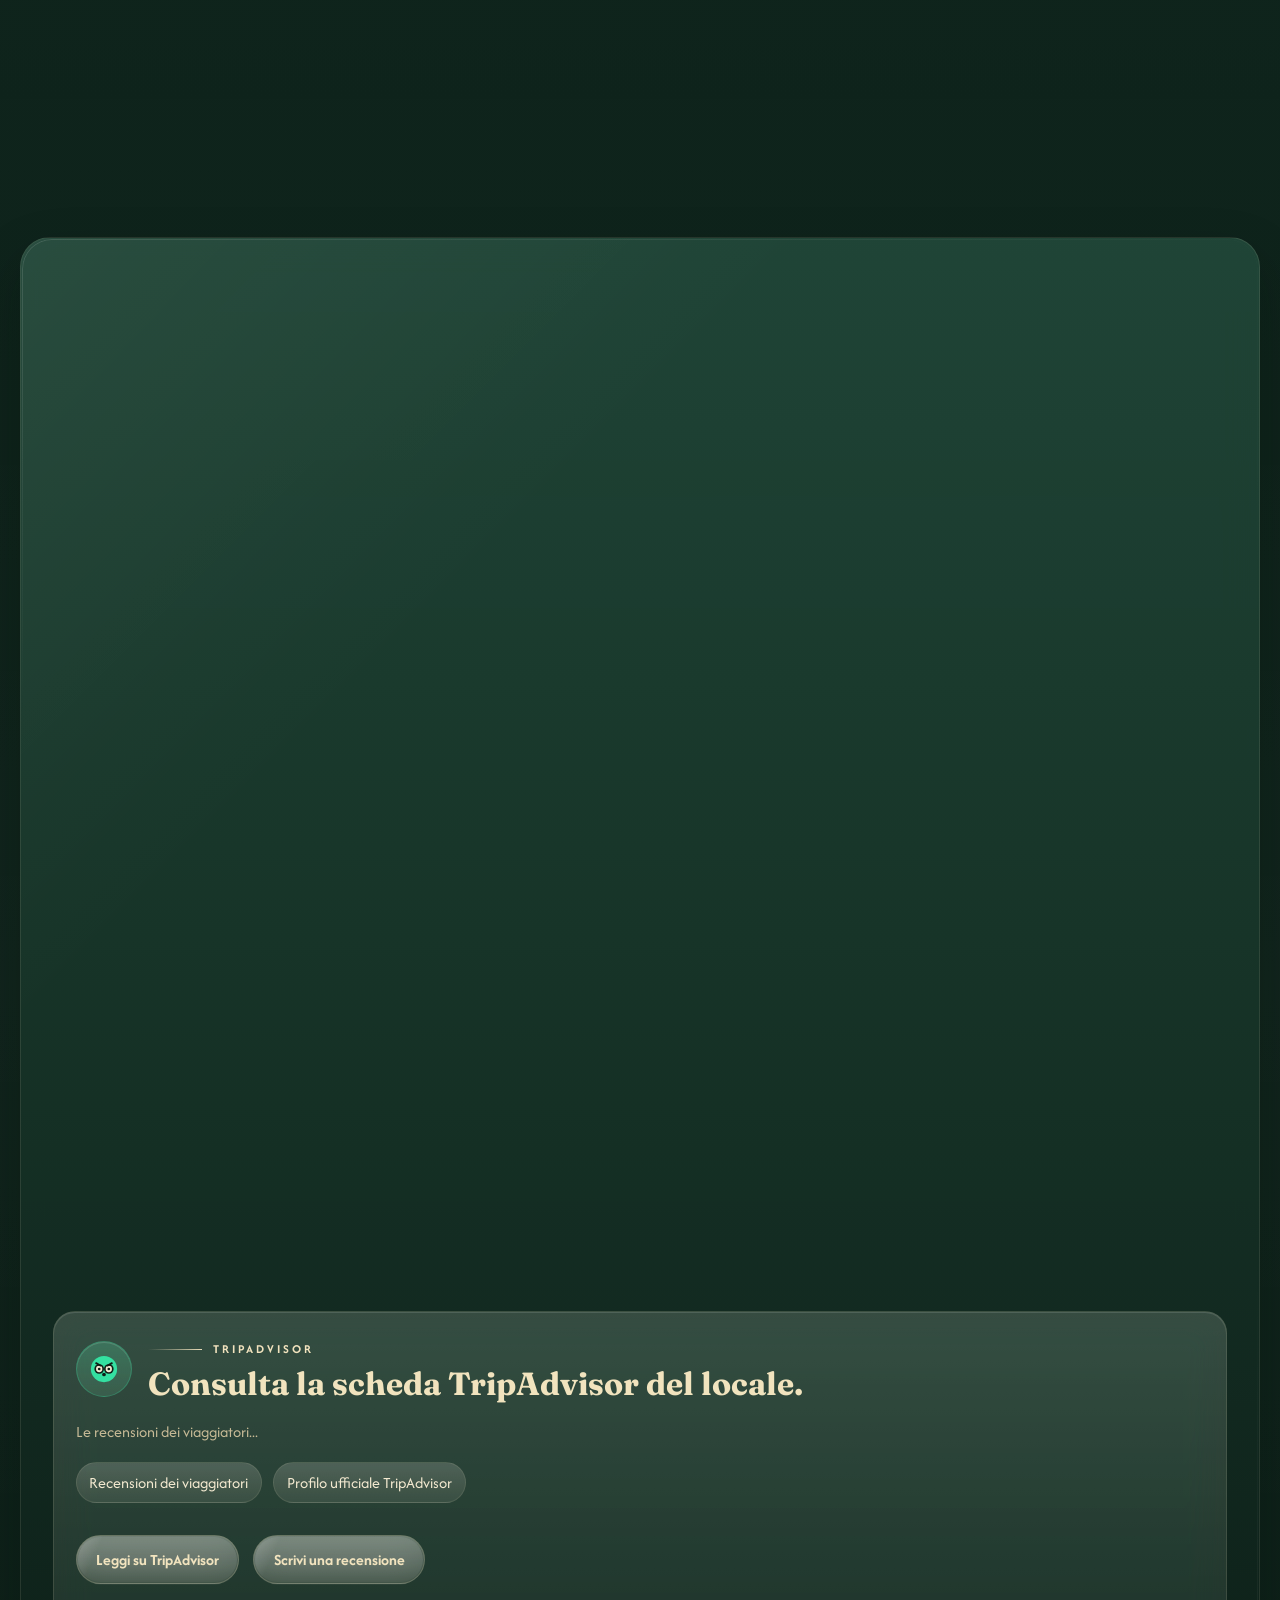
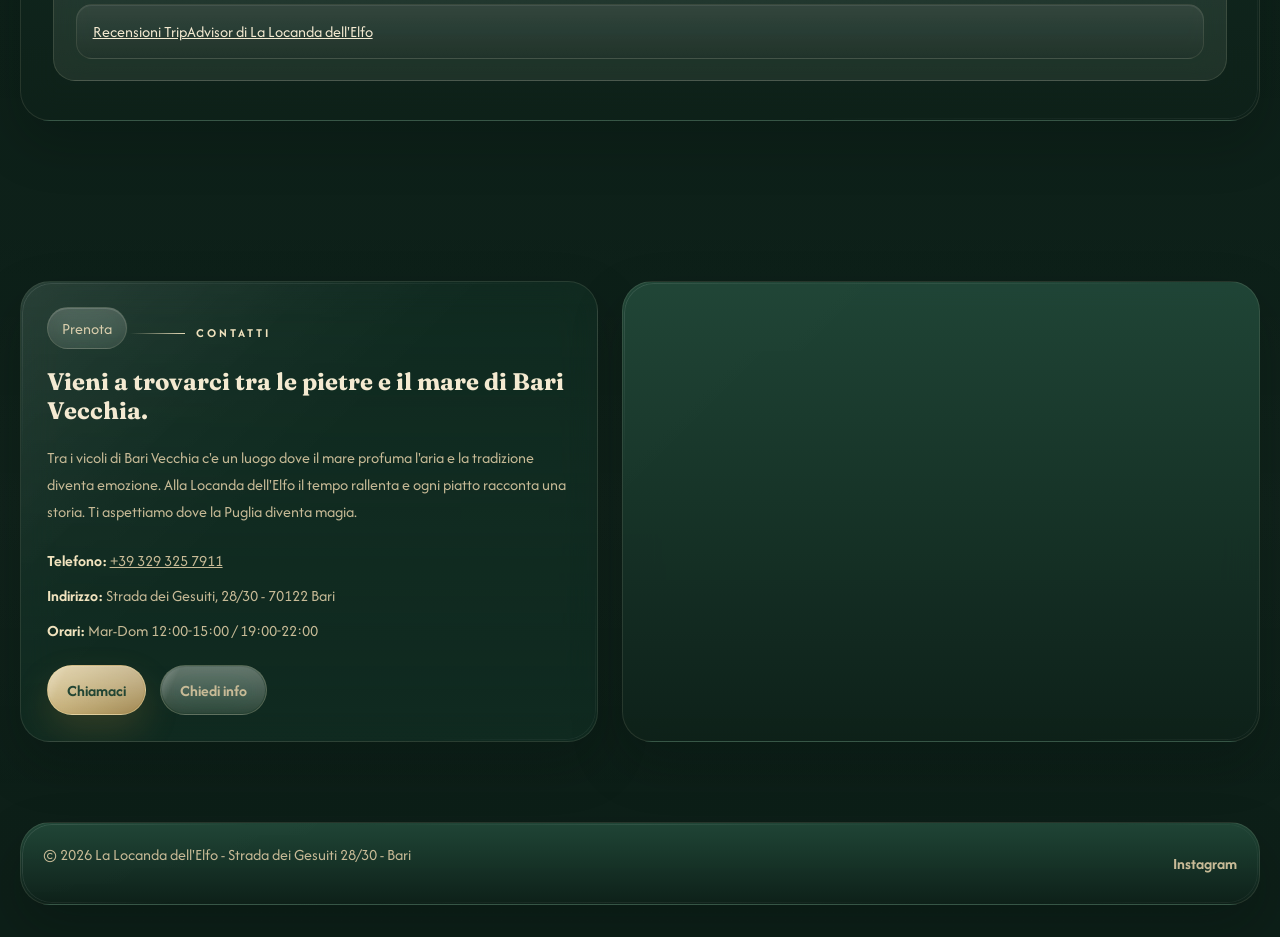
==== commit 23cdd02e: "message" ====
--- a/index.html
+++ b/index.html
@@ -376,7 +376,7 @@
                 <h3>Consulta la scheda TripAdvisor del locale.</h3>
               </div>
             </div>
-            <p class="tripadvisor-profile-copy">Recensioni dei viaggiatori, impressioni recenti e accesso diretto alla scheda ufficiale convivono in un blocco piu ordinato e allineato al resto della pagina.</p>
+            <p class="tripadvisor-profile-copy">Le recensioni dei viaggiatori...</p>
             <div class="tripadvisor-profile-meta">
               <span class="review-pill">Recensioni dei viaggiatori</span>
               <span class="review-pill">Profilo ufficiale TripAdvisor</span>
@@ -391,7 +391,7 @@
                   <li><a href="https://www.tripadvisor.it/Restaurant_Review-g187874-d3608637-Reviews-La_Locanda_dell_Elfo-Bari_Province_of_Bari_Puglia.html" target="_blank" rel="noopener">Recensioni TripAdvisor di La Locanda dell'Elfo</a></li>
                 </ul>
               </div>
-              <script async src="https://www.jscache.com/wejs?wtype=selfserveprop&amp;uniq=101&amp;locationId=3608637&amp;lang=it_IT&amp;rating=true&amp;nreviews=4&amp;writereviewlink=true&amp;popIdx=true&amp;iswide=true&amp;border=true&amp;display_version=2"></script>
+              <script async src="https://www.jscache.com/wejs?wtype=selfserveprop&amp;uniq=101&amp;locationId=3608637&amp;lang=it_IT&amp;rating=true&amp;nreviews=3&amp;writereviewlink=true&amp;popIdx=true&amp;iswide=true&amp;border=true&amp;display_version=2"></script>
             </div>
           </div>
         </div>
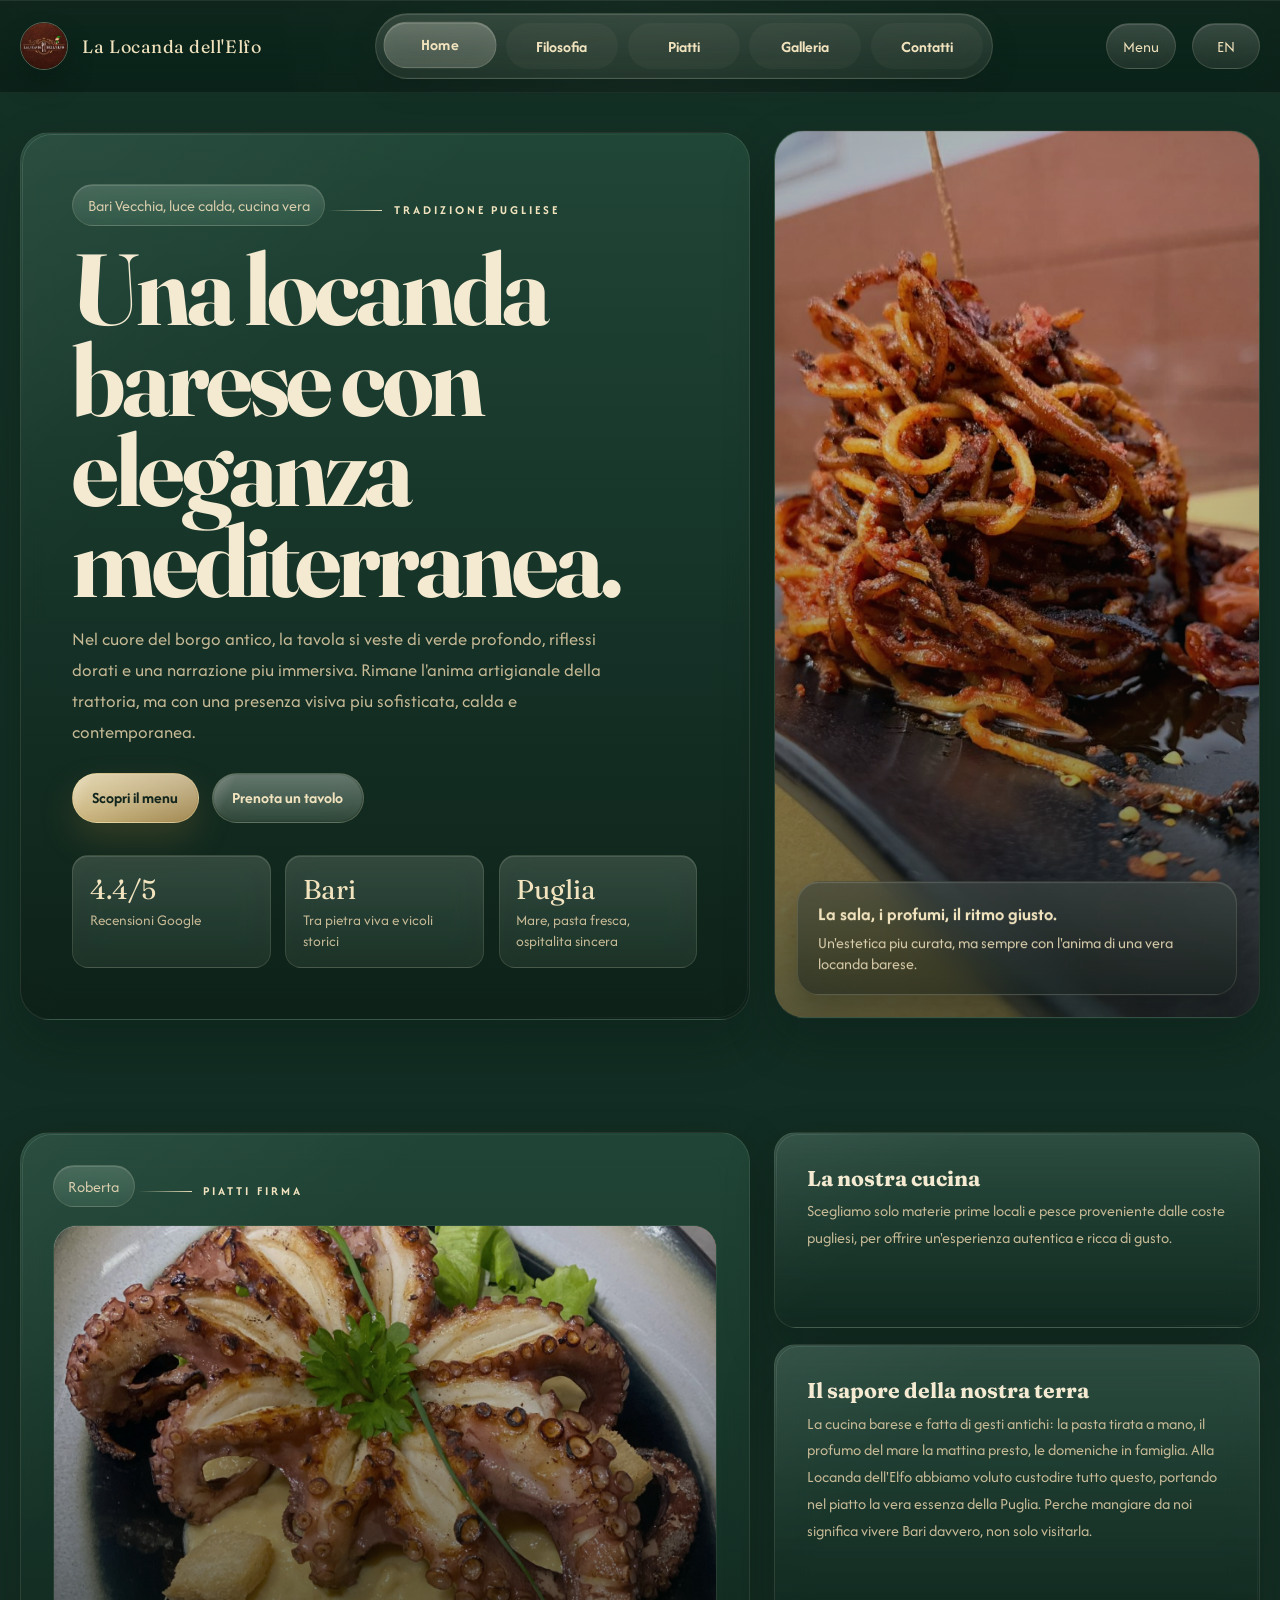
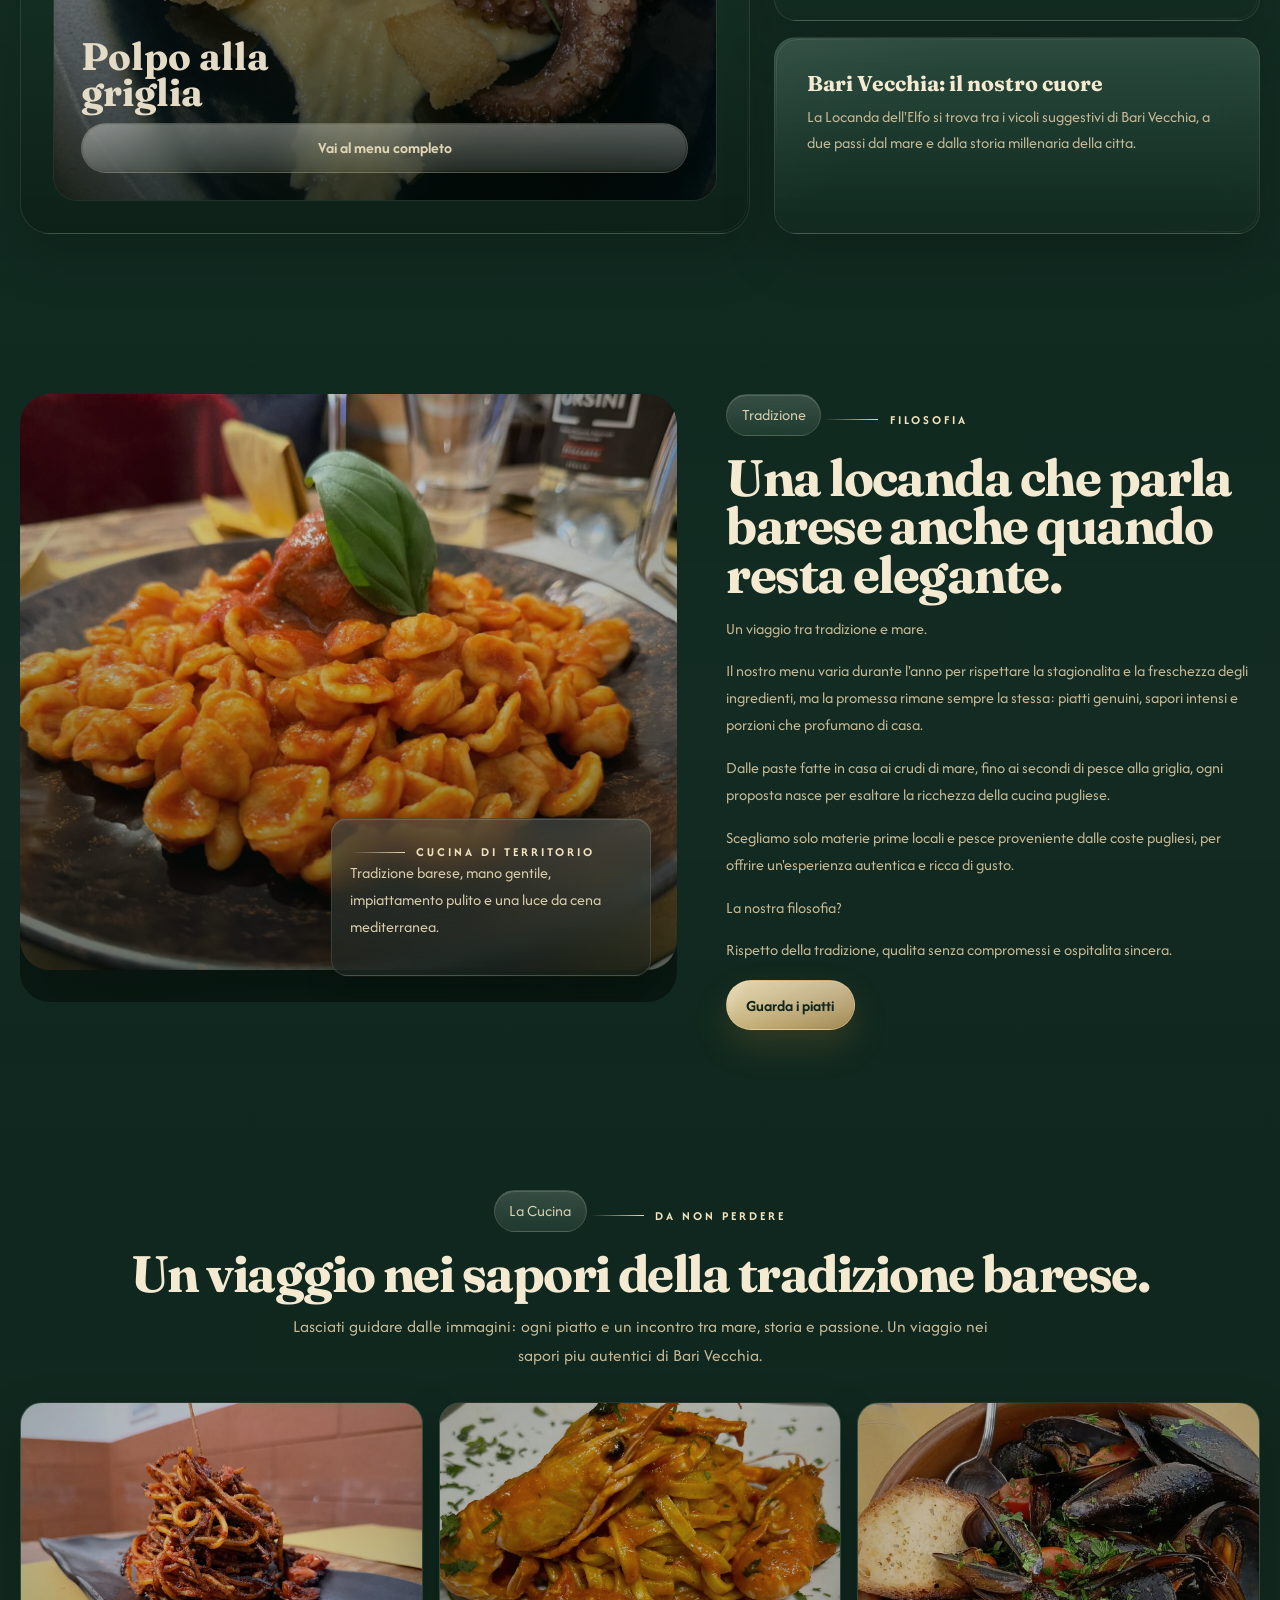
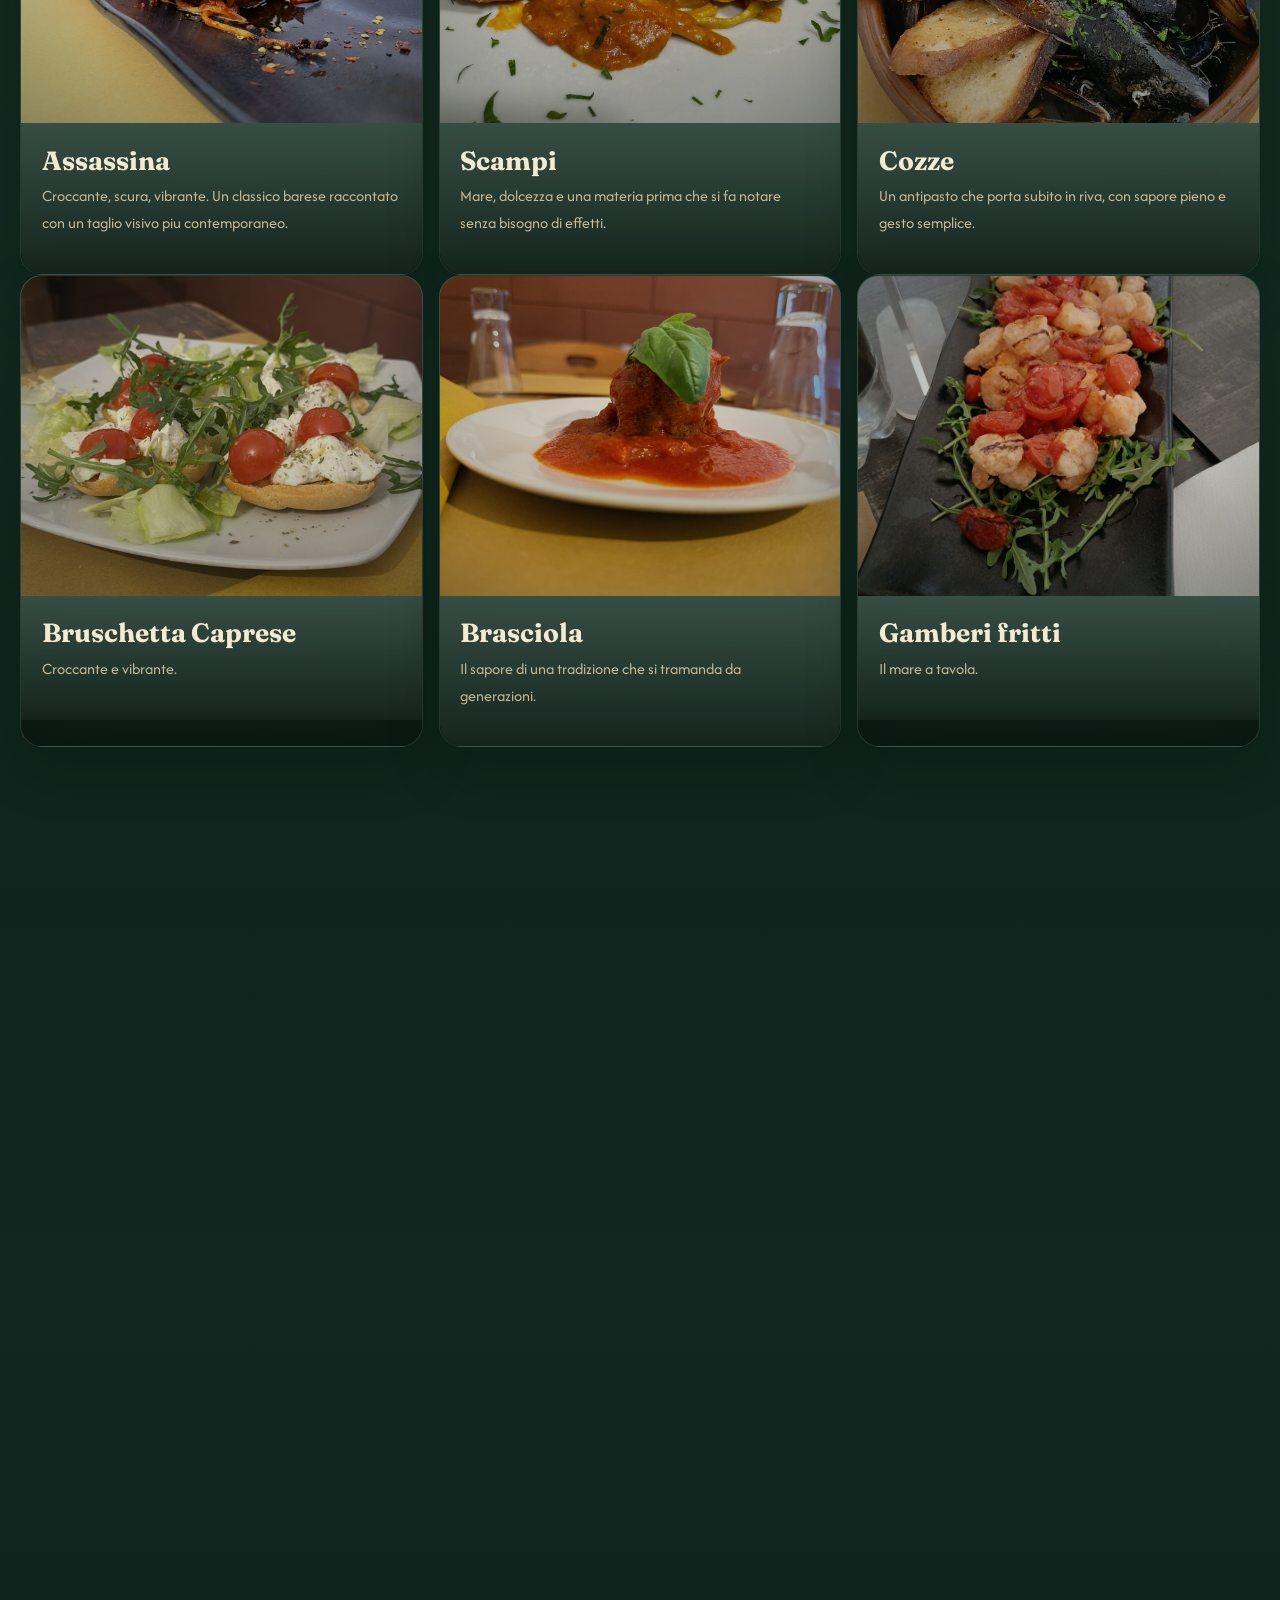
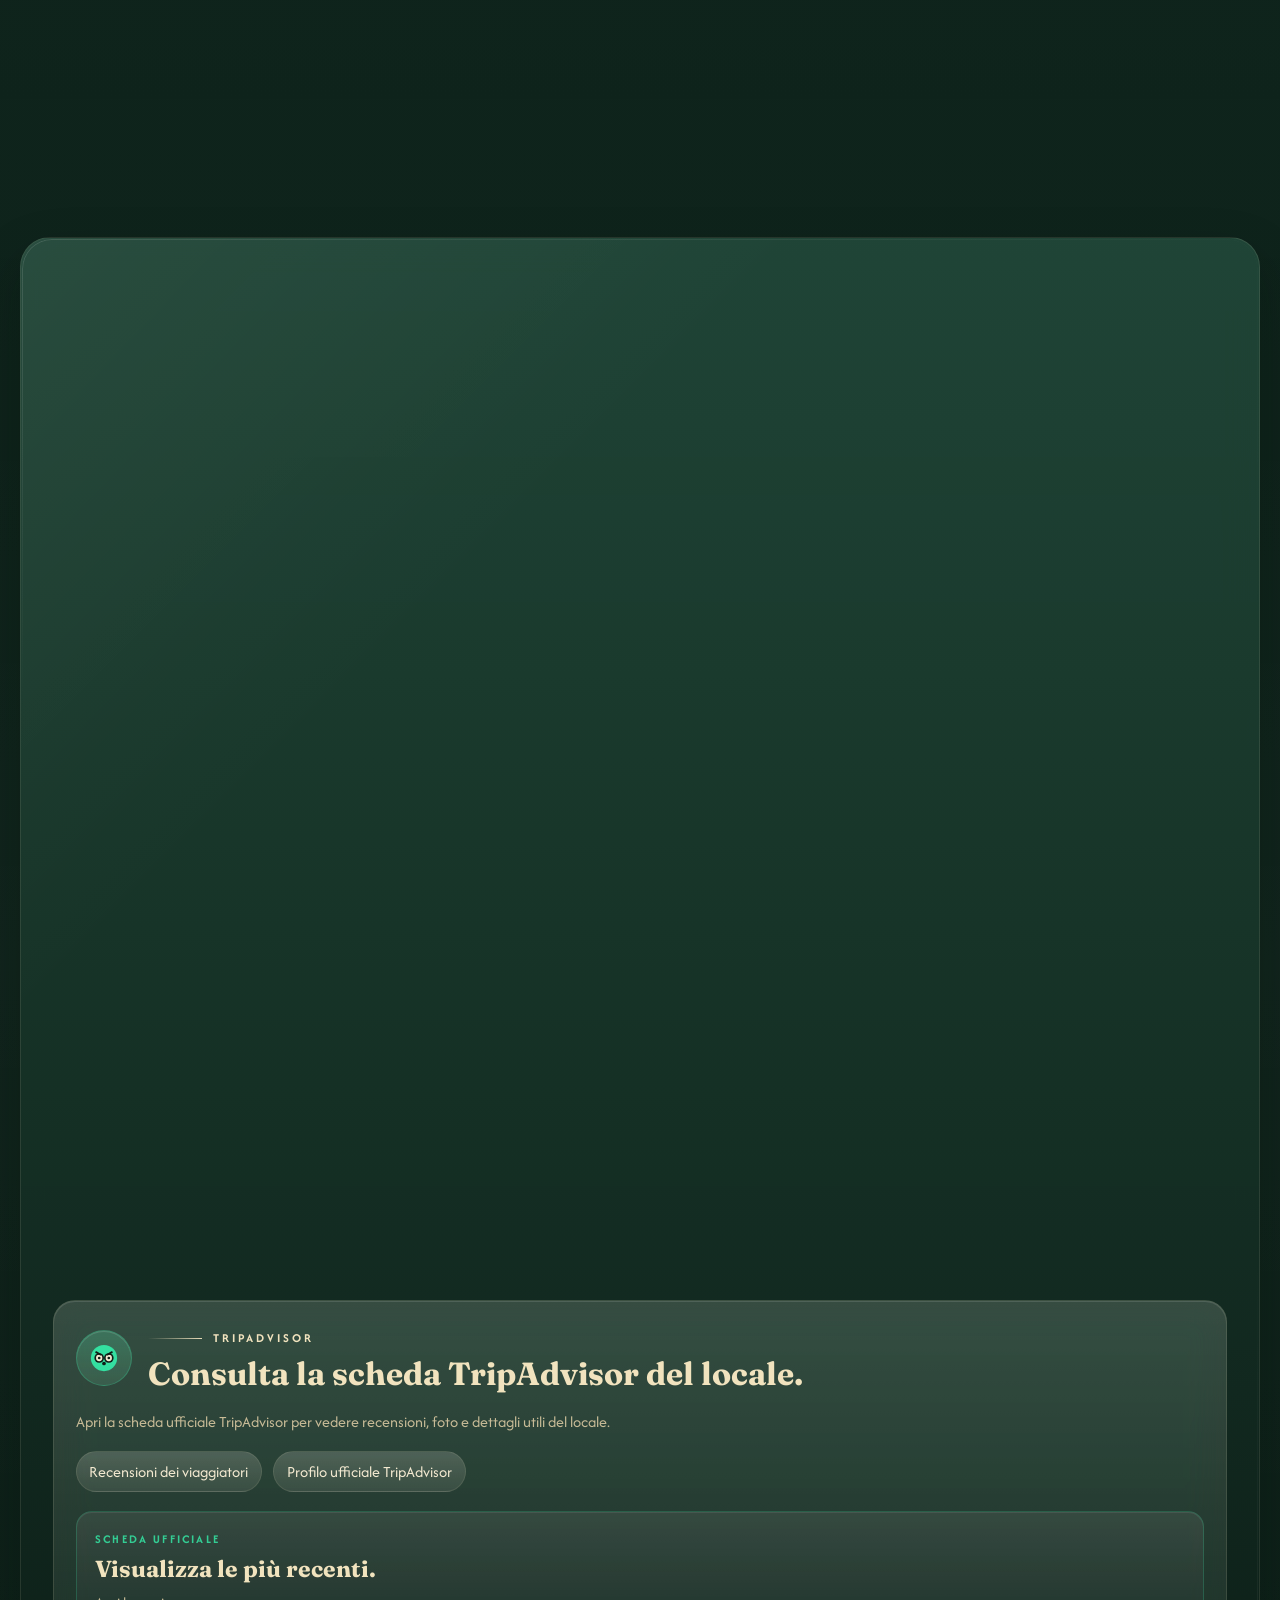
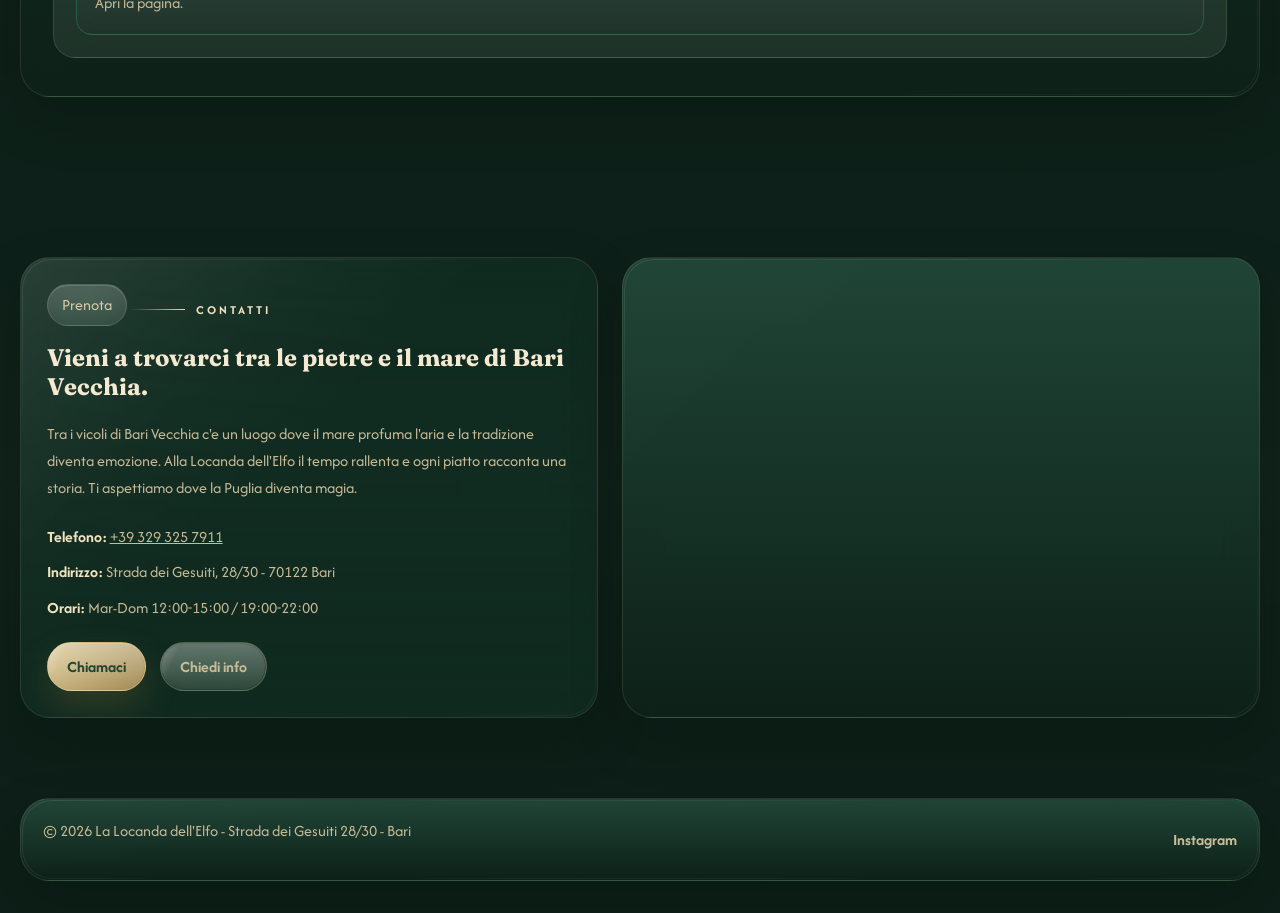
==== commit ffca5b45: "new card" ====
--- a/index.html
+++ b/index.html
@@ -311,52 +311,51 @@
           </header>
 
           <div class="google-profile-card reveal delay-1" aria-label="Profilo Google Business di La Locanda dell'Elfo">
-            <div class="google-profile-head">
-              <div class="google-mark" aria-hidden="true">
-                <svg width="28" height="28" viewBox="0 0 48 48">
-                  <path fill="#FFC107" d="M43.6 20.5h-1.9V20H24v8h11.3c-1.7 4.6-6 8-11.3 8-6.6 0-12-5.4-12-12s5.4-12 12-12c3 0 5.7 1.1 7.8 2.9l5.7-5.7C33.6 7 29.1 5 24 5 13 5 4 14 4 25s9 20 20 20 19-9 19-20c0-1.5-.2-3-.4-4.5z"></path>
-                  <path fill="#FF3D00" d="M6.3 14.7l6.6 4.8C14.5 16 18.9 13 24 13c3 0 5.7 1.1 7.8 2.9l5.7-5.7C33.6 7 29.1 5 24 5c-7.7 0-14.3 4.3-17.7 10.7z"></path>
-                  <path fill="#4CAF50" d="M24 45c5 0 9.6-2 12.9-5.2l-6-5c-1.9 1.5-4.3 2.2-6.9 2.2-5.2 0-9.5-3.3-11.2-8l-6.6 5C9.5 40.6 16.2 45 24 45z"></path>
-                  <path fill="#1976D2" d="M43.6 20.5H24v8h11.3c-.8 2.2-2.3 4.1-4.3 5.5l6 5C40.1 35.8 44 30.8 44 24c0-1.5-.2-3-.4-4.5z"></path>
-                </svg>
-              </div>
-              <div>
-                <span class="eyebrow">Google Business</span>
-                <h3>Consulta la scheda Google del locale.</h3>
-              </div>
-            </div>
-            <p class="google-profile-copy">Orari, posizione e recensioni restano subito accessibili anche da Google Maps, con un passaggio rapido e chiaro per chi vuole confermare prima di prenotare.</p>
-            <div class="google-profile-meta">
-              <span class="review-pill"><strong>4.4/5</strong> su Google</span>
-              <span class="review-pill">Strada dei Gesuiti 28/30, Bari</span>
-            </div>
-            <div class="review-actions review-actions-start">
-              <a class="btn btn-secondary" href="https://www.google.com/maps/search/?api=1&query=La%20Locanda%20dell%27Elfo%20Bari" target="_blank" rel="noopener">Apri su Google Maps</a>
-              <a class="btn btn-outline-green" href="https://www.google.com/search?q=La%20Locanda%20dell%27Elfo%20Bari+recensioni" target="_blank" rel="noopener">Vedi recensioni Google</a>
-            </div>
-          </div>
-
-          <div class="ct-wrap reveal delay-1">
-            <div class="ct-images" id="ctImages"></div>
-            <div class="ct-content">
-              <span class="quote-mark" aria-hidden="true">"</span>
-              <div class="ct-quote-wrap" id="ctQuoteWrap">
-                <h3 class="ct-name" id="ctName"></h3>
-                <p class="ct-desig" id="ctDesig"></p>
-                <p class="ct-quote" id="ctQuote"></p>
-              </div>
-              <div class="ct-arrows">
-                <button class="ct-btn" id="ctPrev" aria-label="Recensione precedente">
-                  <svg width="20" height="20" viewBox="0 0 24 24" fill="currentColor"><path d="M15.41 7.41L14 6l-6 6 6 6 1.41-1.41L10.83 12z"></path></svg>
-                </button>
-                <button class="ct-btn" id="ctNext" aria-label="Recensione successiva">
-                  <svg width="20" height="20" viewBox="0 0 24 24" fill="currentColor"><path d="M10 6L8.59 7.41 13.17 12l-4.58 4.59L10 18l6-6z"></path></svg>
-                </button>
-              </div>
-            </div>
-          </div>
-
-          <div class="tripadvisor-profile-card reveal delay-2" aria-label="Scheda TripAdvisor di La Locanda dell'Elfo">
+              <div class="google-profile-head">
+                <div class="google-mark" aria-hidden="true">
+                  <svg width="28" height="28" viewBox="0 0 48 48">
+                    <path fill="#FFC107" d="M43.6 20.5h-1.9V20H24v8h11.3c-1.7 4.6-6 8-11.3 8-6.6 0-12-5.4-12-12s5.4-12 12-12c3 0 5.7 1.1 7.8 2.9l5.7-5.7C33.6 7 29.1 5 24 5 13 5 4 14 4 25s9 20 20 20 19-9 19-20c0-1.5-.2-3-.4-4.5z"></path>
+                    <path fill="#FF3D00" d="M6.3 14.7l6.6 4.8C14.5 16 18.9 13 24 13c3 0 5.7 1.1 7.8 2.9l5.7-5.7C33.6 7 29.1 5 24 5c-7.7 0-14.3 4.3-17.7 10.7z"></path>
+                    <path fill="#4CAF50" d="M24 45c5 0 9.6-2 12.9-5.2l-6-5c-1.9 1.5-4.3 2.2-6.9 2.2-5.2 0-9.5-3.3-11.2-8l-6.6 5C9.5 40.6 16.2 45 24 45z"></path>
+                    <path fill="#1976D2" d="M43.6 20.5H24v8h11.3c-.8 2.2-2.3 4.1-4.3 5.5l6 5C40.1 35.8 44 30.8 44 24c0-1.5-.2-3-.4-4.5z"></path>
+                  </svg>
+                </div>
+                <div>
+                  <span class="eyebrow">Google Business</span>
+                  <h3>Consulta la scheda Google del locale.</h3>
+                </div>
+              </div>
+              <p class="google-profile-copy">Orari, posizione e recensioni.</p>
+              <div class="google-profile-meta">
+                <span class="review-pill"><strong>4.4/5</strong> su Google</span>
+                <span class="review-pill">Strada dei Gesuiti 28/30, Bari</span>
+              </div>
+              <div class="review-actions review-actions-start">
+                <a class="btn btn-secondary" href="https://www.google.com/maps/search/?api=1&query=La%20Locanda%20dell%27Elfo%20Bari" target="_blank" rel="noopener">Apri su Google Maps</a>
+                <a class="btn btn-outline-green" href="https://www.google.com/search?q=La%20Locanda%20dell%27Elfo%20Bari+recensioni" target="_blank" rel="noopener">Vedi recensioni Google</a>
+              </div>
+            </div>
+
+            <div class="ct-wrap reveal delay-1">
+              <div class="ct-images" id="ctImages"></div>
+              <div class="ct-content">
+                <span class="quote-mark" aria-hidden="true">"</span>
+                <div class="ct-quote-wrap" id="ctQuoteWrap">
+                  <h3 class="ct-name" id="ctName"></h3>
+                  <p class="ct-desig" id="ctDesig"></p>
+                  <p class="ct-quote" id="ctQuote"></p>
+                </div>
+                <div class="ct-arrows">
+                  <button class="ct-btn" id="ctPrev" aria-label="Recensione precedente">
+                    <svg width="20" height="20" viewBox="0 0 24 24" fill="currentColor"><path d="M15.41 7.41L14 6l-6 6 6 6 1.41-1.41L10.83 12z"></path></svg>
+                  </button>
+                  <button class="ct-btn" id="ctNext" aria-label="Recensione successiva">
+                    <svg width="20" height="20" viewBox="0 0 24 24" fill="currentColor"><path d="M10 6L8.59 7.41 13.17 12l-4.58 4.59L10 18l6-6z"></path></svg>
+                  </button>
+                </div>
+              </div>
+            </div>
+            <div class="tripadvisor-profile-card reveal delay-2" aria-label="Scheda TripAdvisor di La Locanda dell'Elfo">
             <div class="tripadvisor-profile-head">
               <div class="tripadvisor-mark" aria-hidden="true">
                 <svg width="28" height="28" viewBox="0 0 64 64">
@@ -376,22 +375,17 @@
                 <h3>Consulta la scheda TripAdvisor del locale.</h3>
               </div>
             </div>
-            <p class="tripadvisor-profile-copy">Le recensioni dei viaggiatori...</p>
+            <p class="tripadvisor-profile-copy">Apri la scheda ufficiale TripAdvisor per vedere recensioni, foto e dettagli utili del locale.</p>
             <div class="tripadvisor-profile-meta">
               <span class="review-pill">Recensioni dei viaggiatori</span>
               <span class="review-pill">Profilo ufficiale TripAdvisor</span>
             </div>
-            <div class="review-actions review-actions-start">
-              <a class="btn btn-secondary" href="https://www.tripadvisor.it/Restaurant_Review-g187874-d3608637-Reviews-La_Locanda_dell_Elfo-Bari_Province_of_Bari_Puglia.html" target="_blank" rel="noopener">Leggi su TripAdvisor</a>
-              <a class="btn btn-outline-green" href="https://www.tripadvisor.it/UserReview-g187874-d3608637-La_Locanda_dell_Elfo-Bari_Province_of_Bari_Puglia.html" target="_blank" rel="noopener">Scrivi una recensione</a>
-            </div>
-            <div class="tripadvisor-widget-shell" aria-label="Widget TripAdvisor La Locanda dell'Elfo">
-              <div id="TA_selfserveprop101" class="TA_selfserveprop">
-                <ul class="TA_links">
-                  <li><a href="https://www.tripadvisor.it/Restaurant_Review-g187874-d3608637-Reviews-La_Locanda_dell_Elfo-Bari_Province_of_Bari_Puglia.html" target="_blank" rel="noopener">Recensioni TripAdvisor di La Locanda dell'Elfo</a></li>
-                </ul>
-              </div>
-              <script async src="https://www.jscache.com/wejs?wtype=selfserveprop&amp;uniq=101&amp;locationId=3608637&amp;lang=it_IT&amp;rating=true&amp;nreviews=3&amp;writereviewlink=true&amp;popIdx=true&amp;iswide=true&amp;border=true&amp;display_version=2"></script>
+            <div class="tripadvisor-link-card">
+              <a href="https://www.tripadvisor.it/Restaurant_Review-g187874-d3608637-Reviews-La_Locanda_dell_Elfo-Bari_Province_of_Bari_Puglia.html" target="_blank" rel="noopener" aria-label="Apri la scheda TripAdvisor di La Locanda dell'Elfo">
+                <span class="tripadvisor-link-label">Scheda ufficiale</span>
+                <strong>Visualizza le più recenti.</strong>
+                <span class="tripadvisor-link-copy">Apri la pagina.</span>
+              </a>
             </div>
           </div>
         </div>
--- a/assets/css/style.css
+++ b/assets/css/style.css
@@ -1103,6 +1103,10 @@
   backdrop-filter: blur(18px) saturate(130%);
 }
 
+.ct-wrap + .tripadvisor-profile-card {
+  margin-top: 3rem;
+}
+
 .google-profile-head,
 .tripadvisor-profile-head {
   display: flex;
@@ -1172,217 +1176,50 @@
   border: 1px solid rgba(245, 232, 199, 0.1);
 }
 
-.tripadvisor-widget-shell {
+.tripadvisor-link-card {
   margin-top: 1.2rem;
-  padding: 1rem;
+}
+
+.tripadvisor-link-card a {
+  display: grid;
+  gap: 0.45rem;
+  padding: 1.15rem;
   border-radius: var(--radius-md);
+  text-decoration: none;
+  color: var(--text);
   background:
     linear-gradient(180deg, rgba(255, 255, 255, 0.1), rgba(255, 255, 255, 0.03)),
     rgba(8, 21, 15, 0.18);
-  border: 1px solid rgba(245, 232, 199, 0.1);
+  border: 1px solid rgba(52, 224, 161, 0.22);
   box-shadow: inset 0 1px 0 rgba(255, 255, 255, 0.08);
-  overflow-x: auto;
-}
-
-.tripadvisor-widget-shell .TA_selfserveprop {
-  min-width: 0;
-}
-
-.tripadvisor-widget-shell .TA_links {
-  list-style: none;
-  margin: 0;
-  padding: 0;
-}
-
-.tripadvisor-widget-shell #CDSWIDSSP {
-  width: 100% !important;
-  max-width: none !important;
-  margin-inline: 0;
-}
-
-.tripadvisor-widget-shell .widSSPClickWrap,
-.tripadvisor-widget-shell .widSSPData.withBorder,
-.tripadvisor-widget-shell .widSSPReviews,
-.tripadvisor-widget-shell .widSSPOneReview {
-  width: 100% !important;
-}
-
-.tripadvisor-widget-shell .widSSPData,
-.tripadvisor-widget-shell .widSSPComponent,
-.tripadvisor-widget-shell .widSSPWrap,
-.tripadvisor-widget-shell .widSSPInformation,
-.tripadvisor-widget-shell .widSSPSummary,
-.tripadvisor-widget-shell .widSSPTrvlRtng,
-.tripadvisor-widget-shell .widSSPAll {
-  background: transparent !important;
-  box-shadow: none !important;
-}
-
-.tripadvisor-widget-shell .widSSPData.withBorder {
-  padding: 1.2rem !important;
-  border-radius: calc(var(--radius-lg) - 4px) !important;
-  border: 1px solid rgba(245, 232, 199, 0.1) !important;
-  background:
-    linear-gradient(180deg, rgba(255, 255, 255, 0.12), rgba(255, 255, 255, 0.03)),
-    rgba(8, 21, 15, 0.42) !important;
-  box-shadow:
-    inset 0 1px 0 rgba(255, 255, 255, 0.12),
-    0 20px 34px rgba(2, 11, 8, 0.16) !important;
-}
-
-@media (min-width: 920px) {
-  .tripadvisor-widget-shell .widSSPData.withBorder {
-    display: grid !important;
-    grid-template-columns: minmax(0, 0.9fr) minmax(280px, 1.1fr);
-    gap: 1rem 1.2rem !important;
-    align-items: start !important;
-  }
-
-  .tripadvisor-widget-shell .widSSPBranding {
-    grid-column: 1 / -1;
-  }
-
-  .tripadvisor-widget-shell .widSSPData.withBorder > .widSSPComponent:nth-child(2) {
-    grid-column: 1 / 2;
-  }
-
-  .tripadvisor-widget-shell .widSSPData.withBorder > .widSSPComponent:nth-child(3),
-  .tripadvisor-widget-shell .widSSPData.withBorder > .widSSPWrap:nth-child(4) {
-    grid-column: 2 / 3;
-    margin-top: 0 !important;
-  }
-
-  .tripadvisor-widget-shell .widSSPData.withBorder > .widSSPComponent:nth-child(5),
-  .tripadvisor-widget-shell .widSSPData.withBorder > .widSSPAll:nth-child(6) {
-    grid-column: 1 / -1;
-  }
-}
-
-.tripadvisor-widget-shell .widSSPBranding {
-  margin-bottom: 1rem !important;
-  padding-bottom: 0.9rem !important;
-  border-bottom: 1px solid rgba(245, 232, 199, 0.1) !important;
-}
-
-.tripadvisor-widget-shell .widSSPBranding .logo {
-  max-width: 170px !important;
-}
-
-.tripadvisor-widget-shell .widSSPH18,
-.tripadvisor-widget-shell .widSSPH11,
-.tripadvisor-widget-shell .widSSPPopIdxData,
-.tripadvisor-widget-shell .widSSPOverall,
-.tripadvisor-widget-shell .widSSPQuote,
-.tripadvisor-widget-shell .widSSPData a,
-.tripadvisor-widget-shell .widSSPData span,
-.tripadvisor-widget-shell .widSSPData dt,
-.tripadvisor-widget-shell .widSSPData dd,
-.tripadvisor-widget-shell .widSSPData li {
-  color: var(--text) !important;
-}
-
-.tripadvisor-widget-shell .widSSPH18 {
-  font-family: "Fraunces", serif !important;
-  font-size: clamp(1.5rem, 3vw, 2.05rem) !important;
-  line-height: 1.05 !important;
-  color: var(--accent-soft) !important;
-}
-
-.tripadvisor-widget-shell .widSSPH11 {
-  margin-bottom: 0.55rem !important;
-  color: var(--accent-soft) !important;
-  font-size: 0.76rem !important;
-  font-weight: 700 !important;
-  letter-spacing: 0.18em !important;
-  text-transform: uppercase !important;
-}
-
-.tripadvisor-widget-shell .widSSPOverall {
-  display: flex !important;
-  align-items: center !important;
-  gap: 0.75rem !important;
-  font-size: 1rem !important;
-}
-
-.tripadvisor-widget-shell .widSSPWrap.widSSPOptional,
-.tripadvisor-widget-shell .widSSPComponent.widSSPOptional {
-  margin-top: 1rem !important;
-}
-
-.tripadvisor-widget-shell .widSSPBullet {
-  display: grid !important;
-  gap: 0.85rem !important;
-  margin: 0.8rem 0 0 !important;
-  padding: 0 !important;
-  list-style: none !important;
-}
-
-.tripadvisor-widget-shell .widSSPBullet li {
-  display: flex !important;
-  flex-direction: column !important;
-  align-items: flex-start !important;
-  width: 100% !important;
-  padding: 0.95rem 1rem !important;
-  border-radius: var(--radius-md) !important;
-  background:
-    linear-gradient(180deg, rgba(255, 255, 255, 0.1), rgba(255, 255, 255, 0.03)),
-    rgba(245, 232, 199, 0.04) !important;
-  border: 1px solid rgba(245, 232, 199, 0.1) !important;
-}
-
-.tripadvisor-widget-shell .widSSPQuote {
-  display: block !important;
-  line-height: 1.7 !important;
-  color: var(--text-soft) !important;
-}
-
-.tripadvisor-widget-shell .widSSPBullet li > span:last-child {
-  display: inline-flex !important;
-  margin-top: 0.7rem !important;
-}
-
-.tripadvisor-widget-shell .widSSPAll {
-  display: flex !important;
-  flex-wrap: wrap !important;
-  gap: 0.8rem !important;
-  margin-top: 1rem !important;
-}
-
-.tripadvisor-widget-shell .widSSPReadReview,
-.tripadvisor-widget-shell .widSSPWriteReview {
-  list-style: none !important;
-  margin: 0 !important;
-  padding: 0 !important;
-}
-
-.tripadvisor-widget-shell .widSSPAll a {
-  display: inline-flex !important;
-  align-items: center !important;
-  justify-content: center !important;
-  min-height: 2.9rem !important;
-  padding: 0.75rem 1rem !important;
-  border-radius: 999px !important;
-  text-decoration: none !important;
-  font-weight: 700 !important;
-  color: var(--accent-soft) !important;
-  background:
-    linear-gradient(180deg, rgba(255, 255, 255, 0.16), rgba(255, 255, 255, 0.05)),
-    rgba(245, 232, 199, 0.05) !important;
-  border: 1px solid rgba(245, 232, 199, 0.12) !important;
-  transition: transform 0.22s ease, box-shadow 0.22s ease, background 0.22s ease !important;
-}
-
-.tripadvisor-widget-shell .widSSPAll a:hover,
-.tripadvisor-widget-shell .widSSPAll a:focus-visible,
-.tripadvisor-widget-shell .widSSPReviews a:hover,
-.tripadvisor-widget-shell .widSSPReviews a:focus-visible {
-  transform: translateY(-1px) !important;
-  box-shadow: 0 14px 28px rgba(2, 11, 8, 0.16) !important;
-}
-
-.tripadvisor-widget-shell .widSSPReviews a {
-  color: var(--accent-soft) !important;
-  font-weight: 700 !important;
+  transition: transform 0.22s ease, box-shadow 0.22s ease, border-color 0.22s ease;
+}
+
+.tripadvisor-link-card a:hover,
+.tripadvisor-link-card a:focus-visible {
+  transform: translateY(-2px);
+  box-shadow: 0 18px 32px rgba(2, 11, 8, 0.16);
+  border-color: rgba(52, 224, 161, 0.34);
+}
+
+.tripadvisor-link-label {
+  font-size: 0.76rem;
+  font-weight: 700;
+  letter-spacing: 0.18em;
+  text-transform: uppercase;
+  color: rgba(52, 224, 161, 0.88);
+}
+
+.tripadvisor-link-card strong {
+  font-family: "Fraunces", serif;
+  font-size: clamp(1.15rem, 2vw, 1.45rem);
+  line-height: 1.25;
+  color: var(--accent-soft);
+}
+
+.tripadvisor-link-copy {
+  color: var(--muted);
+  line-height: 1.6;
 }
 
 .ct-btn {
@@ -1780,7 +1617,6 @@
   .contact-grid,
   .reservation-grid,
   .menu-hero-shell,
-  .ct-wrap,
   .menu-showcase {
     grid-template-columns: 1fr;
   }
@@ -1823,6 +1659,12 @@
   .gallery-card.large,
   .gallery-card.tall {
     grid-row: span 1;
+  }
+}
+
+@media (max-width: 820px) {
+  .ct-wrap {
+    grid-template-columns: 1fr;
   }
 }
 
